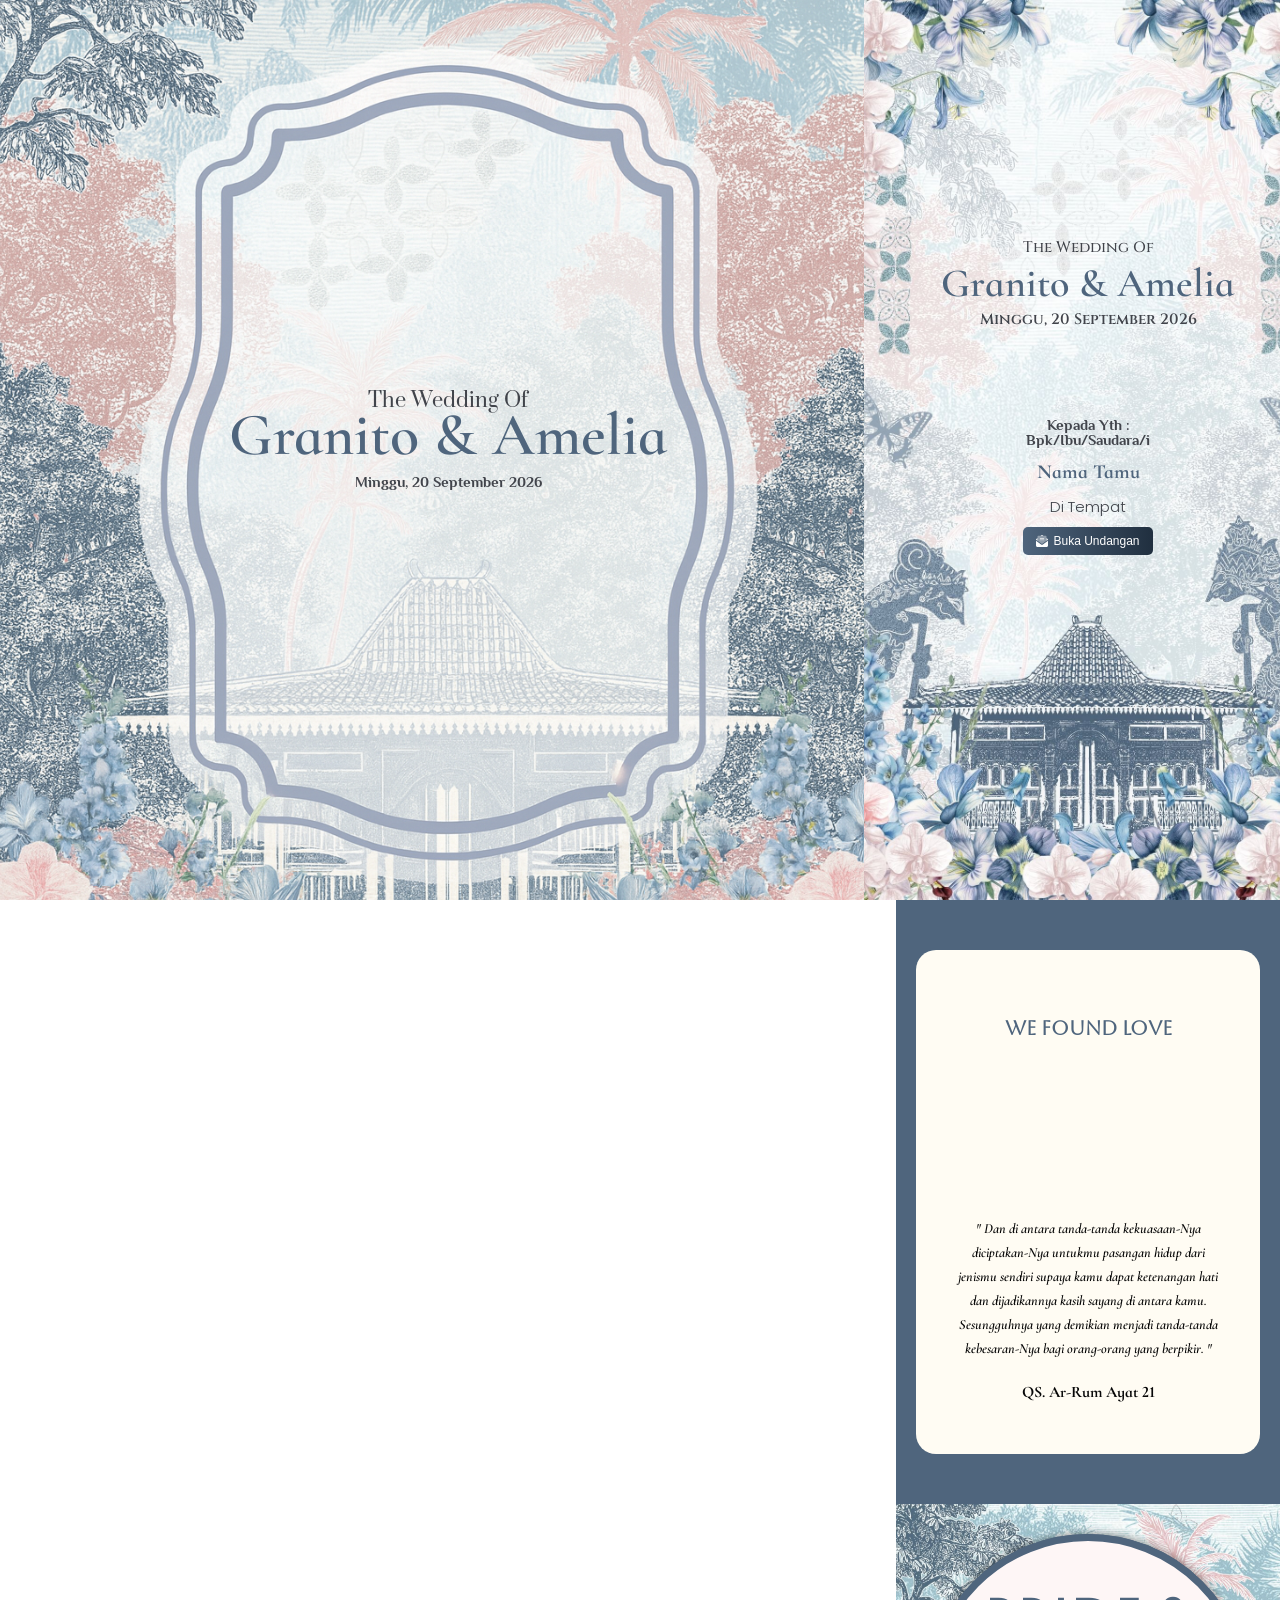
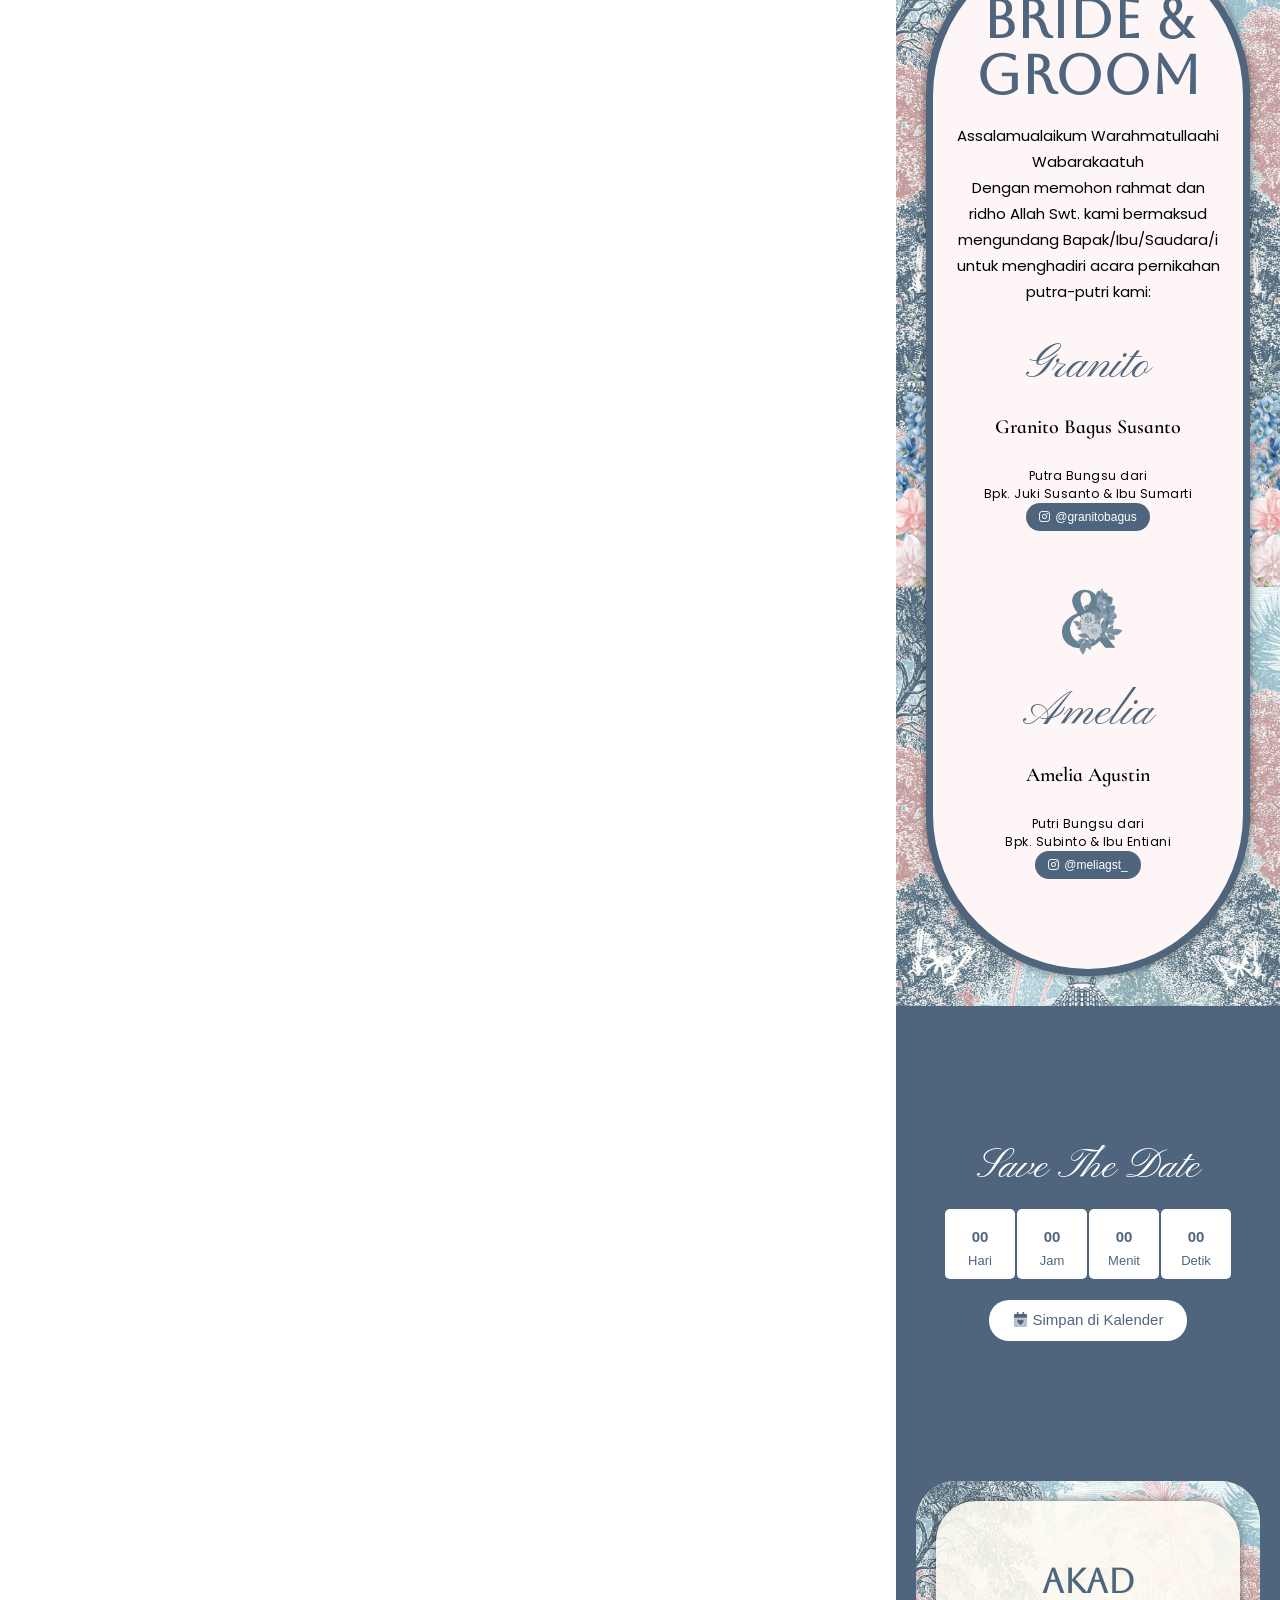
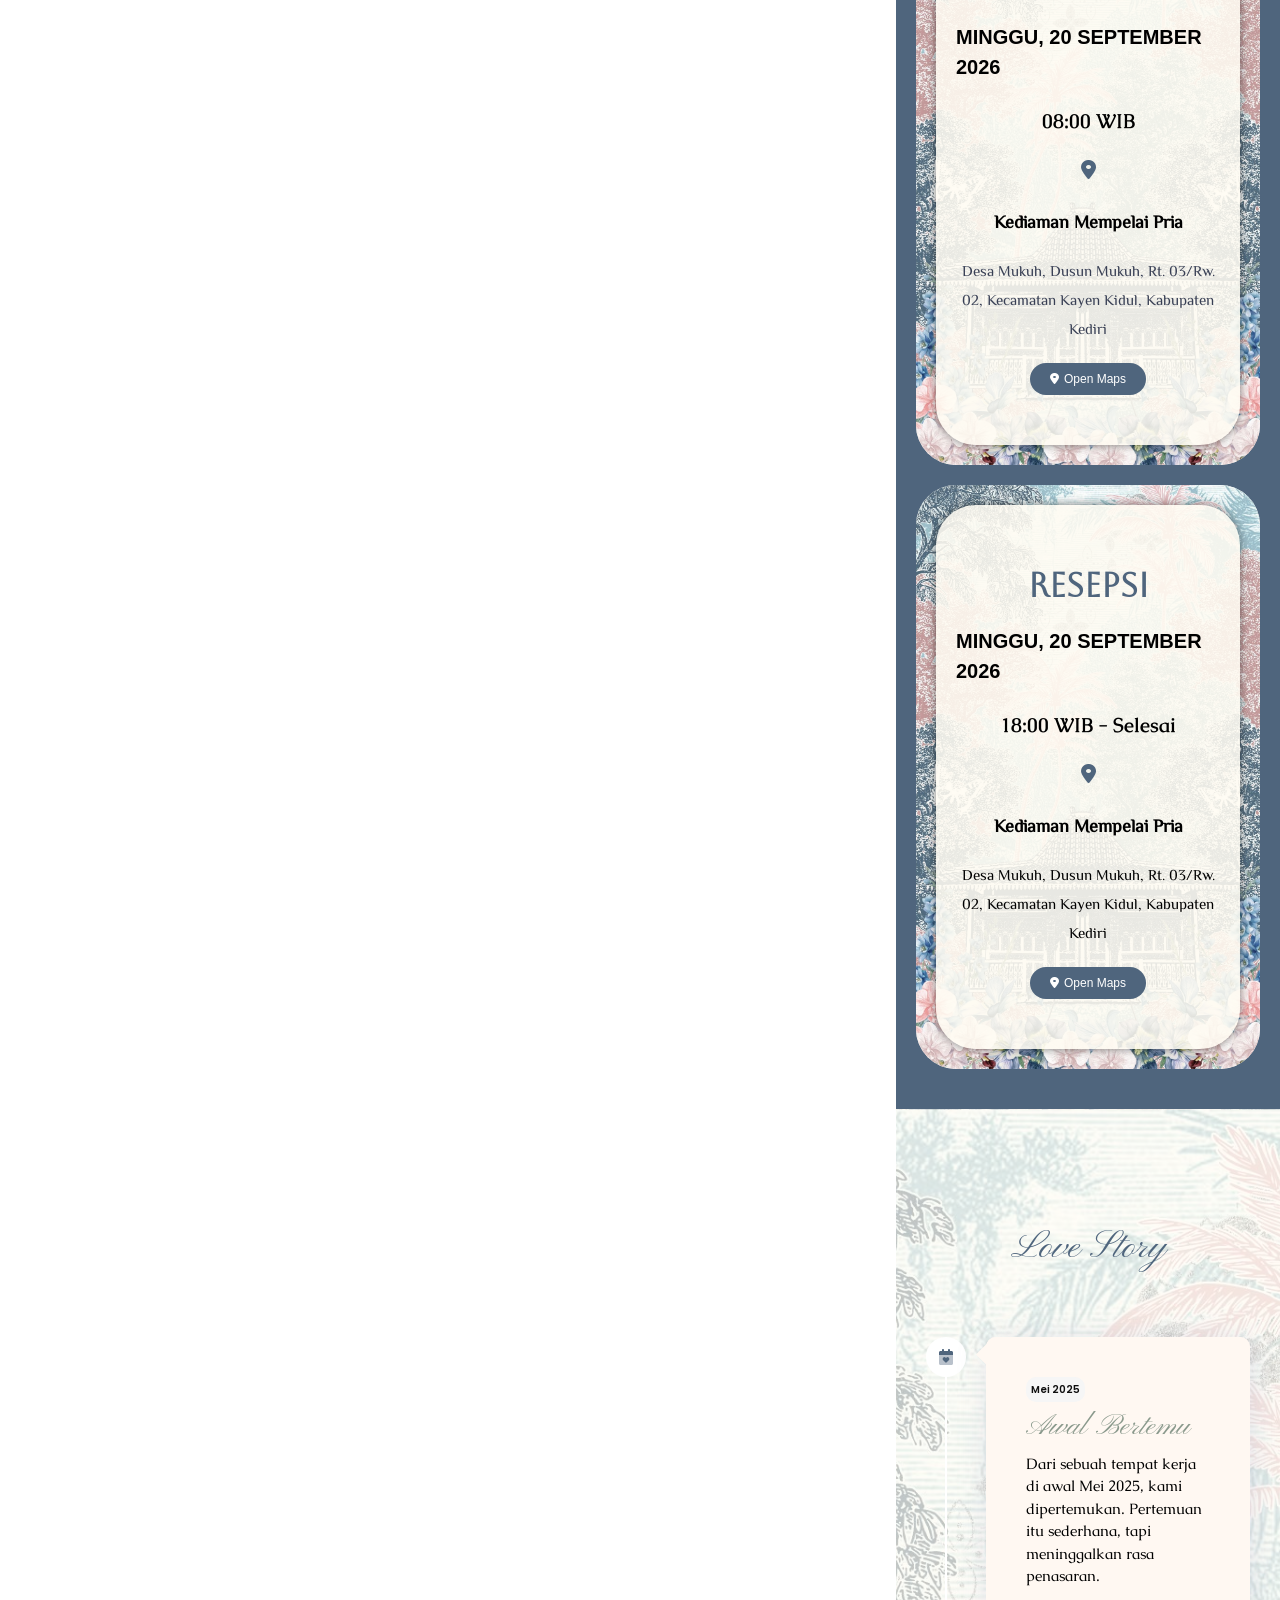
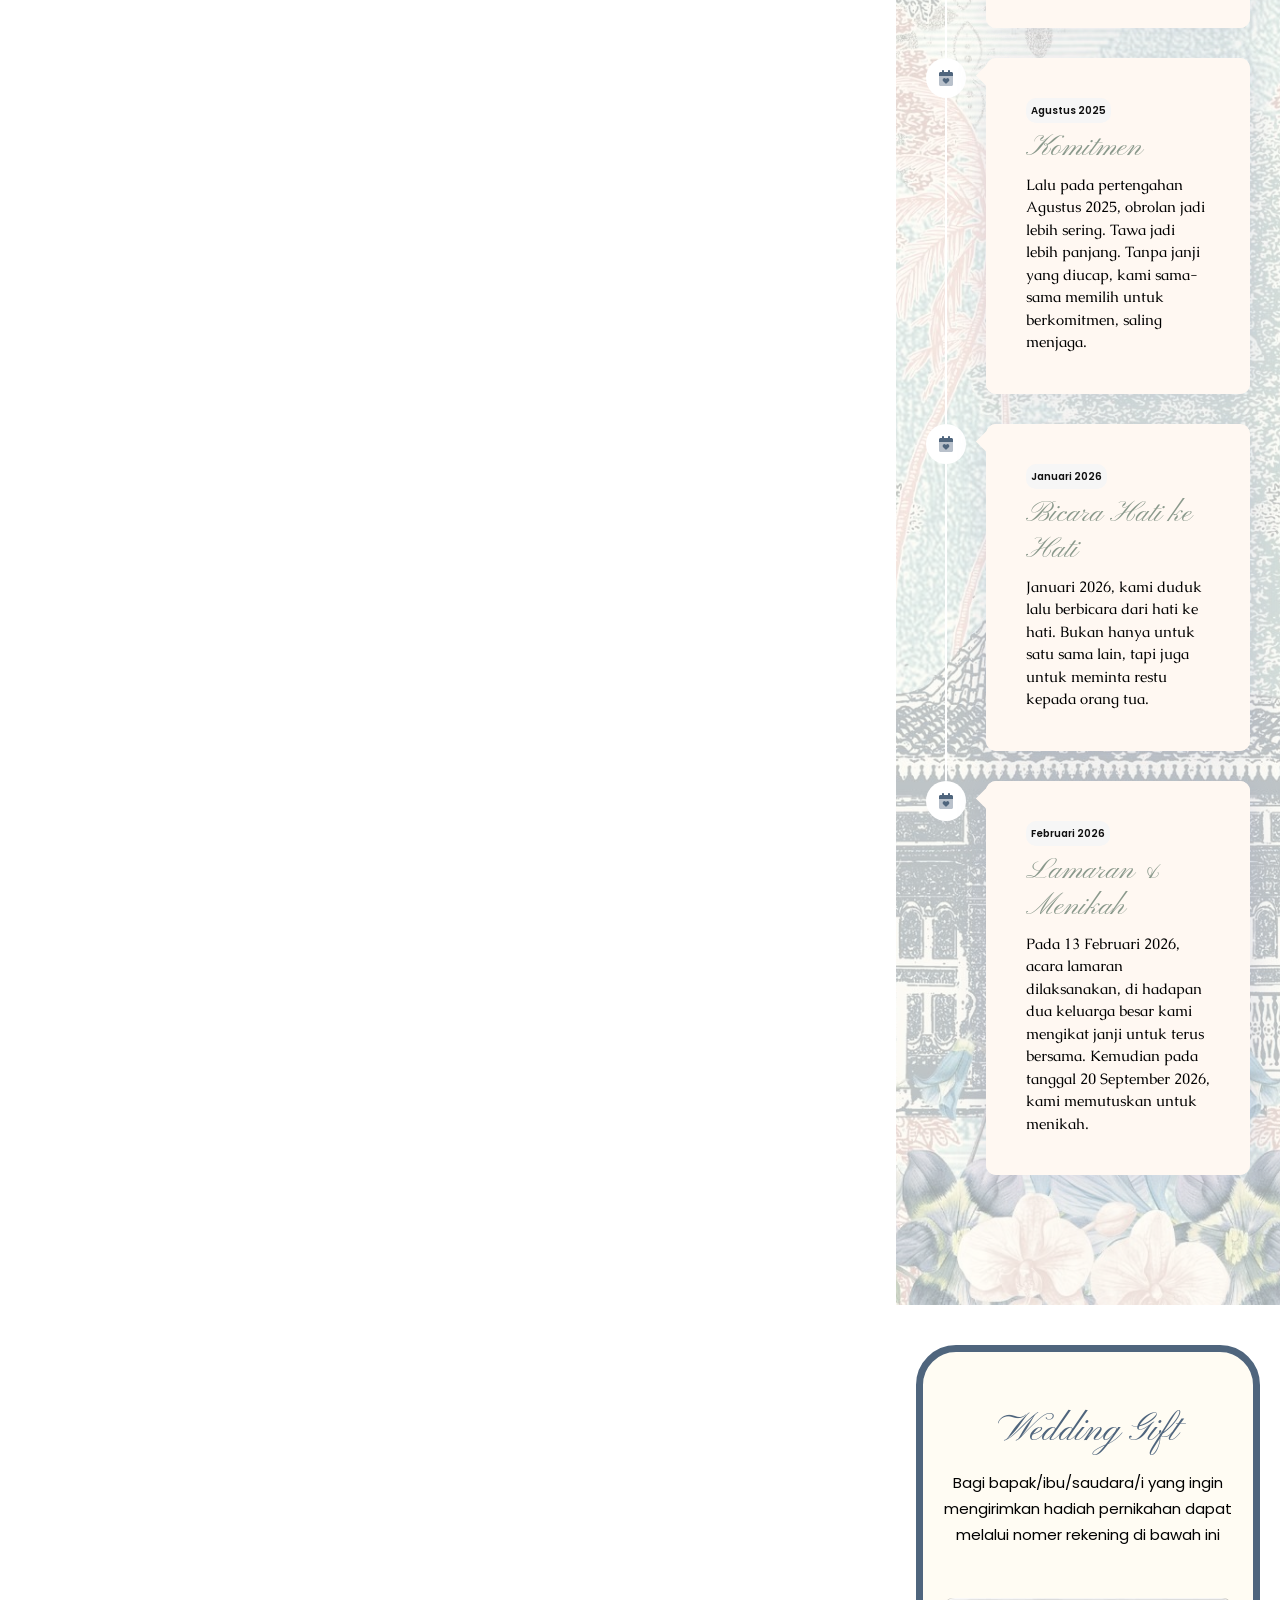
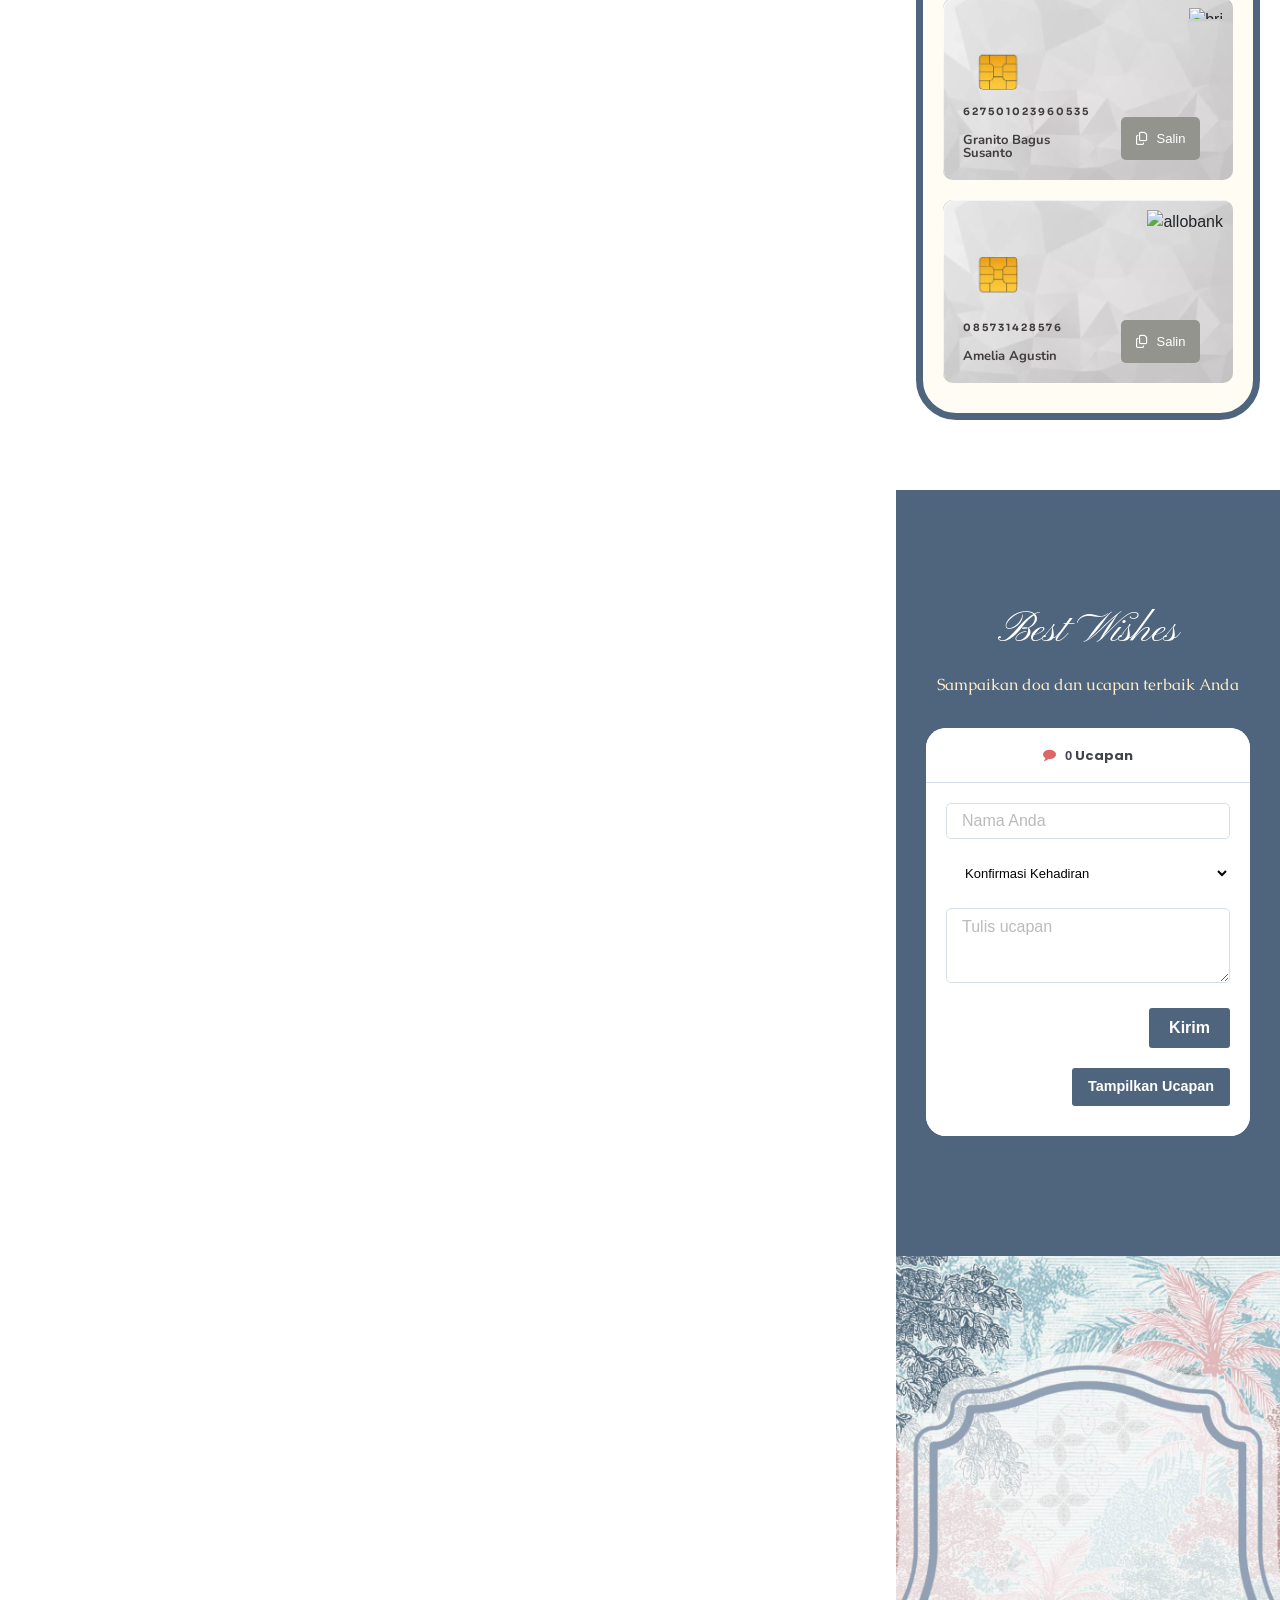
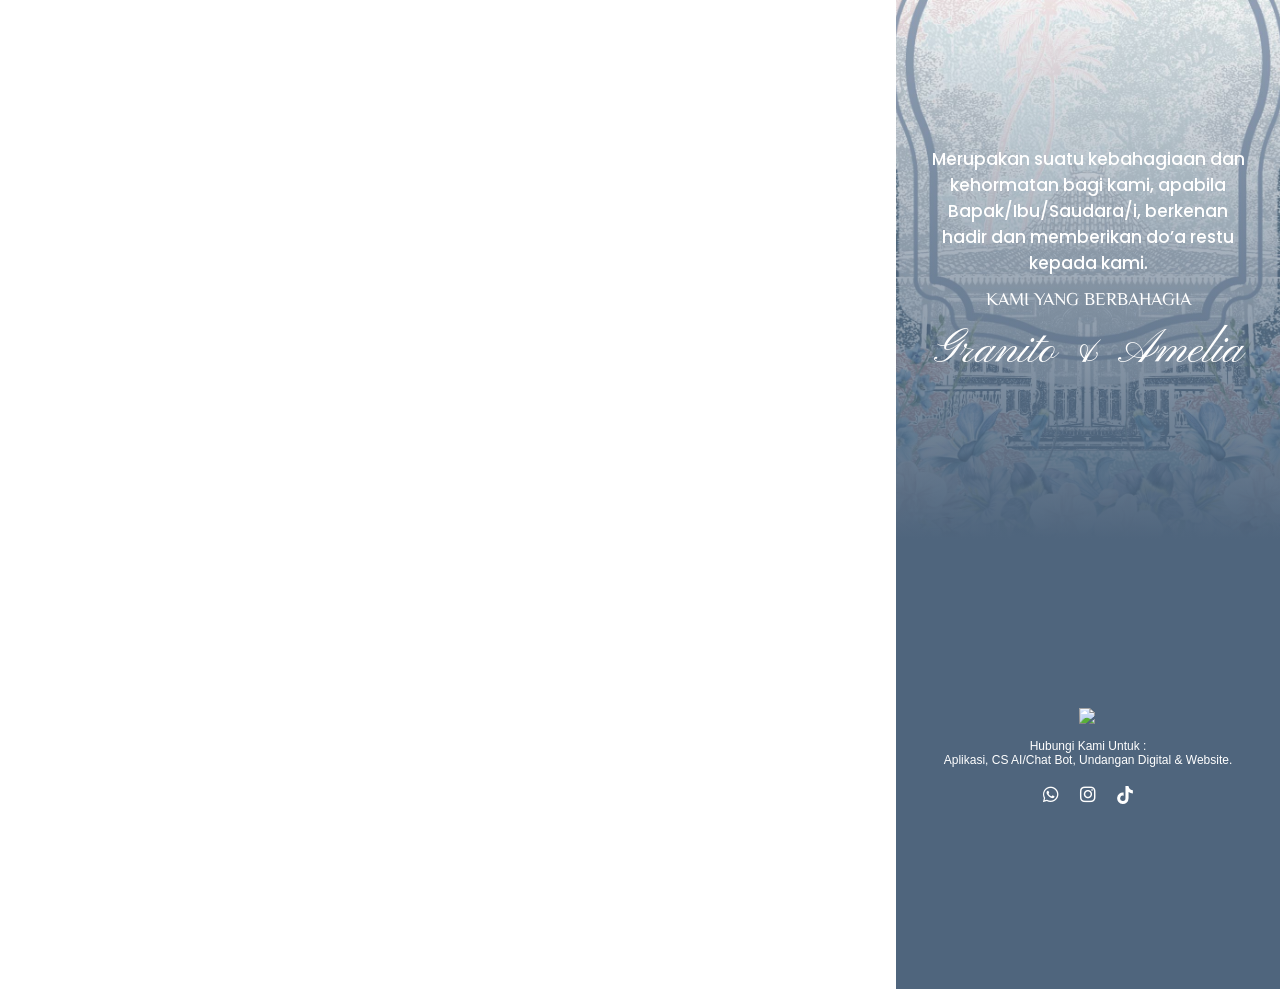
==== index.html @ fde38720 "Initial commit: Update to Granito & Amelia, setup RSVP spreadsheet integrations, custom logos, dynam" ====
<!DOCTYPE html>
<html lang="id" prefix="og: https://ogp.me/ns#">
<head>
	<meta charset="UTF-8">
		<link rel="icon" type="image/x-icon" href="kirimdigi.ico">
<link rel="shortcut icon" href="kirimdigi.ico">

<!-- Optimasi Mesin Pencari oleh Rank Math - https://rankmath.com/ -->
<title>The Wedding Of Granito &amp; Amelia</title>
<meta name="description" content=", hadiri acara pernikahan Granito &amp; Amelia. pada hari Minggu. 20 September 2026 Ya!">
<meta name="robots" content="nofollow, noindex">
<meta property="og:locale" content="id_ID">
<meta property="og:type" content="article">
<meta property="og:title" content="The Wedding Of Granito &amp; Amelia">
<meta property="og:description" content=", hadiri acara pernikahan Granito &amp; Amelia. pada hari Minggu. 20 September 2026 Ya!">
<meta property="og:url" content="https://invitimo.my.id/minimotion-23/">
<meta property="og:site_name" content="Digital Wedding Invitation">
<meta property="article:section" content="Undangan Pernikahan">
<meta property="og:updated_time" content="2025-09-18T16:06:52+07:00">
<meta property="og:image" content="https://i.pinimg.com/736x/2e/9f/ee/2e9feebb68b07a4b76d90b4d35a1cdc2.jpg">
<meta property="og:image:secure_url" content="https://i.pinimg.com/736x/2e/9f/ee/2e9feebb68b07a4b76d90b4d35a1cdc2.jpg">
<meta property="og:image:width" content="819">
<meta property="og:image:height" content="819">
<meta property="og:image:alt" content="Granito &#038; Amelia">
<meta property="og:image:type" content="image/jpeg">
<meta property="article:published_time" content="2025-09-18T16:06:23+07:00">
<meta property="article:modified_time" content="2025-09-18T16:06:52+07:00">
<meta name="twitter:card" content="summary_large_image">
<meta name="twitter:title" content="The Wedding Of Granito &amp; Amelia">
<meta name="twitter:description" content=", hadiri acara pernikahan Granito &amp; Amelia. pada hari Minggu. 20 September 2026 Ya!">
<meta name="twitter:image" content="https://i.pinimg.com/736x/2e/9f/ee/2e9feebb68b07a4b76d90b4d35a1cdc2.jpg">
<meta name="twitter:label1" content="Ditulis oleh">
<meta name="twitter:data1" content="kekondangan">
<meta name="twitter:label2" content="Waktunya membaca">
<meta name="twitter:data2" content="Kurang dari semenit">
<script type="application/ld+json" class="rank-math-schema">{"@context":"https://schema.org","@graph":[{"@type":["Person","Organization"],"@id":"https://invitimo.my.id/#person","name":"Digital Wedding Invitation"},{"@type":"WebSite","@id":"https://invitimo.my.id/#website","url":"https://invitimo.my.id","name":"Digital Wedding Invitation","publisher":{"@id":"https://invitimo.my.id/#person"},"inLanguage":"id"},{"@type":"ImageObject","@id":"https://i.pinimg.com/736x/2e/9f/ee/2e9feebb68b07a4b76d90b4d35a1cdc2.jpg","url":"https://i.pinimg.com/736x/2e/9f/ee/2e9feebb68b07a4b76d90b4d35a1cdc2.jpg","width":"819","height":"819","inLanguage":"id"},{"@type":"WebPage","@id":"https://invitimo.my.id/minimotion-23/#webpage","url":"https://invitimo.my.id/minimotion-23/","name":"The Wedding Of Granito &amp; Amelia","datePublished":"2025-09-18T16:06:23+07:00","dateModified":"2025-09-18T16:06:52+07:00","isPartOf":{"@id":"https://invitimo.my.id/#website"},"primaryImageOfPage":{"@id":"https://i.pinimg.com/736x/2e/9f/ee/2e9feebb68b07a4b76d90b4d35a1cdc2.jpg"},"inLanguage":"id"},{"@type":"Person","@id":"https://invitimo.my.id/author/kekondangan/","name":"kekondangan","url":"https://invitimo.my.id/author/kekondangan/","image":{"@type":"ImageObject","@id":"https://secure.gravatar.com/avatar/060e39ec4af00465f8073937f959c683679de852fa3f70bc7729038ad7bef04e?s=96&amp;d=mm&amp;r=g","url":"https://secure.gravatar.com/avatar/060e39ec4af00465f8073937f959c683679de852fa3f70bc7729038ad7bef04e?s=96&amp;d=mm&amp;r=g","caption":"kekondangan","inLanguage":"id"},"sameAs":["http://hi.kekondangan.id"]},{"@type":"BlogPosting","headline":"The Wedding Of Granito &amp; Amelia","datePublished":"2025-09-18T16:06:23+07:00","dateModified":"2025-09-18T16:06:52+07:00","articleSection":"Undangan Pernikahan","author":{"@id":"https://invitimo.my.id/author/kekondangan/","name":"kekondangan"},"publisher":{"@id":"https://invitimo.my.id/#person"},"description":", hadiri acara pernikahan Granito &amp; Amelia. pada hari Minggu. 20 September 2026 Ya!","name":"The Wedding Of Granito &amp; Amelia","@id":"https://invitimo.my.id/minimotion-23/#richSnippet","isPartOf":{"@id":"https://invitimo.my.id/minimotion-23/#webpage"},"image":{"@id":"https://i.pinimg.com/736x/2e/9f/ee/2e9feebb68b07a4b76d90b4d35a1cdc2.jpg"},"inLanguage":"id","mainEntityOfPage":{"@id":"https://invitimo.my.id/minimotion-23/#webpage"}}]}</script>
<!-- /Plugin WordPress Rank Math SEO -->

<link rel='dns-prefetch' href='//hi.kekondangan.id'>
<link rel='dns-prefetch' href='//fonts.googleapis.com'>
<link rel='dns-prefetch' href='//unpkg.com'>
<link rel="alternate" title="oEmbed (JSON)" type="application/json+oembed" href="../wp-json/oembed/1.0/embed?url=https%3A%2F%2Finvitimo.my.id%2Fminimotion-23%2F">
<link rel="alternate" title="oEmbed (XML)" type="text/xml+oembed" href="../wp-json/oembed/1.0/embed-1?url=https%3A%2F%2Finvitimo.my.id%2Fminimotion-23%2F&#038;format=xml">
<style id="wp-img-auto-sizes-contain-inline-css">
img:is([sizes=auto i],[sizes^="auto," i]){contain-intrinsic-size:3000px 1500px}
/*# sourceURL=wp-img-auto-sizes-contain-inline-css */
</style>
<style id="wp-emoji-styles-inline-css">

	img.wp-smiley, img.emoji {
		display: inline !important;
		border: none !important;
		box-shadow: none !important;
		height: 1em !important;
		width: 1em !important;
		margin: 0 0.07em !important;
		vertical-align: -0.1em !important;
		background: none !important;
		padding: 0 !important;
	}
/*# sourceURL=wp-emoji-styles-inline-css */
</style>
<style id="wp-block-library-inline-css">
:root{--wp-block-synced-color:#7a00df;--wp-block-synced-color--rgb:122,0,223;--wp-bound-block-color:var(--wp-block-synced-color);--wp-editor-canvas-background:#ddd;--wp-admin-theme-color:#007cba;--wp-admin-theme-color--rgb:0,124,186;--wp-admin-theme-color-darker-10:#006ba1;--wp-admin-theme-color-darker-10--rgb:0,107,160.5;--wp-admin-theme-color-darker-20:#005a87;--wp-admin-theme-color-darker-20--rgb:0,90,135;--wp-admin-border-width-focus:2px}@media (min-resolution:192dpi){:root{--wp-admin-border-width-focus:1.5px}}.wp-element-button{cursor:pointer}:root .has-very-light-gray-background-color{background-color:#eee}:root .has-very-dark-gray-background-color{background-color:#313131}:root .has-very-light-gray-color{color:#eee}:root .has-very-dark-gray-color{color:#313131}:root .has-vivid-green-cyan-to-vivid-cyan-blue-gradient-background{background:linear-gradient(135deg,#00d084,#0693e3)}:root .has-purple-crush-gradient-background{background:linear-gradient(135deg,#34e2e4,#4721fb 50%,#ab1dfe)}:root .has-hazy-dawn-gradient-background{background:linear-gradient(135deg,#faaca8,#dad0ec)}:root .has-subdued-olive-gradient-background{background:linear-gradient(135deg,#fafae1,#67a671)}:root .has-atomic-cream-gradient-background{background:linear-gradient(135deg,#fdd79a,#004a59)}:root .has-nightshade-gradient-background{background:linear-gradient(135deg,#330968,#31cdcf)}:root .has-midnight-gradient-background{background:linear-gradient(135deg,#020381,#2874fc)}:root{--wp--preset--font-size--normal:16px;--wp--preset--font-size--huge:42px}.has-regular-font-size{font-size:1em}.has-larger-font-size{font-size:2.625em}.has-normal-font-size{font-size:var(--wp--preset--font-size--normal)}.has-huge-font-size{font-size:var(--wp--preset--font-size--huge)}:root .has-text-align-center{text-align:center}:root .has-text-align-left{text-align:left}:root .has-text-align-right{text-align:right}.has-fit-text{white-space:nowrap!important}#end-resizable-editor-section{display:none}.aligncenter{clear:both}.items-justified-left{justify-content:flex-start}.items-justified-center{justify-content:center}.items-justified-right{justify-content:flex-end}.items-justified-space-between{justify-content:space-between}.screen-reader-text{word-wrap:normal!important;border:0;clip-path:inset(50%);height:1px;margin:-1px;overflow:hidden;padding:0;position:absolute;width:1px;word-break:normal!important}.screen-reader-text:focus{background-color:#ddd;clip-path:none;color:#444;display:block;font-size:1em;height:auto;left:5px;line-height:normal;padding:15px 23px 14px;text-decoration:none;top:5px;width:auto;z-index:100000}html :where(.has-border-color){border-style:solid}html :where([style^=border-color],[style*=";border-color"],[style*="; border-color"]){border-style:solid}html :where([style^=border-top-color],[style*=";border-top-color"],[style*="; border-top-color"]){border-top-style:solid}html :where([style^=border-right-color],[style*=";border-right-color"],[style*="; border-right-color"]){border-right-style:solid}html :where([style^=border-bottom-color],[style*=";border-bottom-color"],[style*="; border-bottom-color"]){border-bottom-style:solid}html :where([style^=border-left-color],[style*=";border-left-color"],[style*="; border-left-color"]){border-left-style:solid}html :where([style^=border-width],[style*=";border-width"],[style*="; border-width"]){border-style:solid}html :where([style^=border-top-width],[style*=";border-top-width"],[style*="; border-top-width"]){border-top-style:solid}html :where([style^=border-right-width],[style*=";border-right-width"],[style*="; border-right-width"]){border-right-style:solid}html :where([style^=border-bottom-width],[style*=";border-bottom-width"],[style*="; border-bottom-width"]){border-bottom-style:solid}html :where([style^=border-left-width],[style*=";border-left-width"],[style*="; border-left-width"]){border-left-style:solid}html :where(img[class*=wp-image-]){height:auto;max-width:100%}:where(figure){margin:0 0 1em}html :where(.is-position-sticky){--wp-admin--admin-bar--position-offset:var(--wp-admin--admin-bar--height,0px)}@media screen and (max-width:600px){html :where(.is-position-sticky){--wp-admin--admin-bar--position-offset:0px}}
/*# sourceURL=/wp-includes/css/dist/block-library/common.min.css */
</style>
<style id="wp-block-styles-placeholder-inline-css">
:root { --wp-internal-comment: "Placeholder for wp_hoist_late_printed_styles() to replace with the block styles printed at wp_footer." }
/*# sourceURL=wp-block-styles-placeholder-inline-css */
</style>
<link rel='stylesheet' id='jet-engine-frontend-css' href='../wp-content/plugins/jet-engine/assets/css/frontend.css?ver=3.8.14.3' media='all'>
<style id="wp-global-styles-placeholder-inline-css">
:root { --wp-internal-comment: "Placeholder for wp_hoist_late_printed_styles() to replace with the global-styles printed at wp_footer." }
/*# sourceURL=wp-global-styles-placeholder-inline-css */
</style>
<link rel='stylesheet' id='wds-elementor-css' href='../wp-content/plugins/weddingsaas-pro/assets/css/wds-elementor.css?ver=2.10.3' media='all'>
<link rel='stylesheet' id='saic_style-css' href='../wp-content/plugins/weddingsaas-pro/assets/plugins/custom/commentpress/saic_style.css?ver=2.10.3' media='screen'>
<link rel='stylesheet' id='hello-elementor-css' href='../wp-content/themes/hello-elementor/assets/css/reset.css?ver=3.4.9' media='all'>
<link rel='stylesheet' id='hello-elementor-theme-style-css' href='../wp-content/themes/hello-elementor/assets/css/theme.css?ver=3.4.9' media='all'>
<link rel='stylesheet' id='hello-elementor-header-footer-css' href='../wp-content/themes/hello-elementor/assets/css/header-footer.css?ver=3.4.9' media='all'>
<link rel='stylesheet' id='elementor-frontend-css' href='../wp-content/plugins/elementor/assets/css/frontend.min.css?ver=4.2.3' media='all'>
<style id="elementor-frontend-inline-css">
@-webkit-keyframes ha_fadeIn{0%{opacity:0}to{opacity:1}}@keyframes ha_fadeIn{0%{opacity:0}to{opacity:1}}@-webkit-keyframes ha_zoomIn{0%{opacity:0;-webkit-transform:scale3d(.3,.3,.3);transform:scale3d(.3,.3,.3)}50%{opacity:1}}@keyframes ha_zoomIn{0%{opacity:0;-webkit-transform:scale3d(.3,.3,.3);transform:scale3d(.3,.3,.3)}50%{opacity:1}}@-webkit-keyframes ha_rollIn{0%{opacity:0;-webkit-transform:translate3d(-100%,0,0) rotate3d(0,0,1,-120deg);transform:translate3d(-100%,0,0) rotate3d(0,0,1,-120deg)}to{opacity:1}}@keyframes ha_rollIn{0%{opacity:0;-webkit-transform:translate3d(-100%,0,0) rotate3d(0,0,1,-120deg);transform:translate3d(-100%,0,0) rotate3d(0,0,1,-120deg)}to{opacity:1}}@-webkit-keyframes ha_bounce{0%,20%,53%,to{-webkit-animation-timing-function:cubic-bezier(.215,.61,.355,1);animation-timing-function:cubic-bezier(.215,.61,.355,1)}40%,43%{-webkit-transform:translate3d(0,-30px,0) scaleY(1.1);transform:translate3d(0,-30px,0) scaleY(1.1);-webkit-animation-timing-function:cubic-bezier(.755,.05,.855,.06);animation-timing-function:cubic-bezier(.755,.05,.855,.06)}70%{-webkit-transform:translate3d(0,-15px,0) scaleY(1.05);transform:translate3d(0,-15px,0) scaleY(1.05);-webkit-animation-timing-function:cubic-bezier(.755,.05,.855,.06);animation-timing-function:cubic-bezier(.755,.05,.855,.06)}80%{-webkit-transition-timing-function:cubic-bezier(.215,.61,.355,1);transition-timing-function:cubic-bezier(.215,.61,.355,1);-webkit-transform:translate3d(0,0,0) scaleY(.95);transform:translate3d(0,0,0) scaleY(.95)}90%{-webkit-transform:translate3d(0,-4px,0) scaleY(1.02);transform:translate3d(0,-4px,0) scaleY(1.02)}}@keyframes ha_bounce{0%,20%,53%,to{-webkit-animation-timing-function:cubic-bezier(.215,.61,.355,1);animation-timing-function:cubic-bezier(.215,.61,.355,1)}40%,43%{-webkit-transform:translate3d(0,-30px,0) scaleY(1.1);transform:translate3d(0,-30px,0) scaleY(1.1);-webkit-animation-timing-function:cubic-bezier(.755,.05,.855,.06);animation-timing-function:cubic-bezier(.755,.05,.855,.06)}70%{-webkit-transform:translate3d(0,-15px,0) scaleY(1.05);transform:translate3d(0,-15px,0) scaleY(1.05);-webkit-animation-timing-function:cubic-bezier(.755,.05,.855,.06);animation-timing-function:cubic-bezier(.755,.05,.855,.06)}80%{-webkit-transition-timing-function:cubic-bezier(.215,.61,.355,1);transition-timing-function:cubic-bezier(.215,.61,.355,1);-webkit-transform:translate3d(0,0,0) scaleY(.95);transform:translate3d(0,0,0) scaleY(.95)}90%{-webkit-transform:translate3d(0,-4px,0) scaleY(1.02);transform:translate3d(0,-4px,0) scaleY(1.02)}}@-webkit-keyframes ha_bounceIn{0%,20%,40%,60%,80%,to{-webkit-animation-timing-function:cubic-bezier(.215,.61,.355,1);animation-timing-function:cubic-bezier(.215,.61,.355,1)}0%{opacity:0;-webkit-transform:scale3d(.3,.3,.3);transform:scale3d(.3,.3,.3)}20%{-webkit-transform:scale3d(1.1,1.1,1.1);transform:scale3d(1.1,1.1,1.1)}40%{-webkit-transform:scale3d(.9,.9,.9);transform:scale3d(.9,.9,.9)}60%{opacity:1;-webkit-transform:scale3d(1.03,1.03,1.03);transform:scale3d(1.03,1.03,1.03)}80%{-webkit-transform:scale3d(.97,.97,.97);transform:scale3d(.97,.97,.97)}to{opacity:1}}@keyframes ha_bounceIn{0%,20%,40%,60%,80%,to{-webkit-animation-timing-function:cubic-bezier(.215,.61,.355,1);animation-timing-function:cubic-bezier(.215,.61,.355,1)}0%{opacity:0;-webkit-transform:scale3d(.3,.3,.3);transform:scale3d(.3,.3,.3)}20%{-webkit-transform:scale3d(1.1,1.1,1.1);transform:scale3d(1.1,1.1,1.1)}40%{-webkit-transform:scale3d(.9,.9,.9);transform:scale3d(.9,.9,.9)}60%{opacity:1;-webkit-transform:scale3d(1.03,1.03,1.03);transform:scale3d(1.03,1.03,1.03)}80%{-webkit-transform:scale3d(.97,.97,.97);transform:scale3d(.97,.97,.97)}to{opacity:1}}@-webkit-keyframes ha_flipInX{0%{opacity:0;-webkit-transform:perspective(400px) rotate3d(1,0,0,90deg);transform:perspective(400px) rotate3d(1,0,0,90deg);-webkit-animation-timing-function:ease-in;animation-timing-function:ease-in}40%{-webkit-transform:perspective(400px) rotate3d(1,0,0,-20deg);transform:perspective(400px) rotate3d(1,0,0,-20deg);-webkit-animation-timing-function:ease-in;animation-timing-function:ease-in}60%{opacity:1;-webkit-transform:perspective(400px) rotate3d(1,0,0,10deg);transform:perspective(400px) rotate3d(1,0,0,10deg)}80%{-webkit-transform:perspective(400px) rotate3d(1,0,0,-5deg);transform:perspective(400px) rotate3d(1,0,0,-5deg)}}@keyframes ha_flipInX{0%{opacity:0;-webkit-transform:perspective(400px) rotate3d(1,0,0,90deg);transform:perspective(400px) rotate3d(1,0,0,90deg);-webkit-animation-timing-function:ease-in;animation-timing-function:ease-in}40%{-webkit-transform:perspective(400px) rotate3d(1,0,0,-20deg);transform:perspective(400px) rotate3d(1,0,0,-20deg);-webkit-animation-timing-function:ease-in;animation-timing-function:ease-in}60%{opacity:1;-webkit-transform:perspective(400px) rotate3d(1,0,0,10deg);transform:perspective(400px) rotate3d(1,0,0,10deg)}80%{-webkit-transform:perspective(400px) rotate3d(1,0,0,-5deg);transform:perspective(400px) rotate3d(1,0,0,-5deg)}}@-webkit-keyframes ha_flipInY{0%{opacity:0;-webkit-transform:perspective(400px) rotate3d(0,1,0,90deg);transform:perspective(400px) rotate3d(0,1,0,90deg);-webkit-animation-timing-function:ease-in;animation-timing-function:ease-in}40%{-webkit-transform:perspective(400px) rotate3d(0,1,0,-20deg);transform:perspective(400px) rotate3d(0,1,0,-20deg);-webkit-animation-timing-function:ease-in;animation-timing-function:ease-in}60%{opacity:1;-webkit-transform:perspective(400px) rotate3d(0,1,0,10deg);transform:perspective(400px) rotate3d(0,1,0,10deg)}80%{-webkit-transform:perspective(400px) rotate3d(0,1,0,-5deg);transform:perspective(400px) rotate3d(0,1,0,-5deg)}}@keyframes ha_flipInY{0%{opacity:0;-webkit-transform:perspective(400px) rotate3d(0,1,0,90deg);transform:perspective(400px) rotate3d(0,1,0,90deg);-webkit-animation-timing-function:ease-in;animation-timing-function:ease-in}40%{-webkit-transform:perspective(400px) rotate3d(0,1,0,-20deg);transform:perspective(400px) rotate3d(0,1,0,-20deg);-webkit-animation-timing-function:ease-in;animation-timing-function:ease-in}60%{opacity:1;-webkit-transform:perspective(400px) rotate3d(0,1,0,10deg);transform:perspective(400px) rotate3d(0,1,0,10deg)}80%{-webkit-transform:perspective(400px) rotate3d(0,1,0,-5deg);transform:perspective(400px) rotate3d(0,1,0,-5deg)}}@-webkit-keyframes ha_swing{20%{-webkit-transform:rotate3d(0,0,1,15deg);transform:rotate3d(0,0,1,15deg)}40%{-webkit-transform:rotate3d(0,0,1,-10deg);transform:rotate3d(0,0,1,-10deg)}60%{-webkit-transform:rotate3d(0,0,1,5deg);transform:rotate3d(0,0,1,5deg)}80%{-webkit-transform:rotate3d(0,0,1,-5deg);transform:rotate3d(0,0,1,-5deg)}}@keyframes ha_swing{20%{-webkit-transform:rotate3d(0,0,1,15deg);transform:rotate3d(0,0,1,15deg)}40%{-webkit-transform:rotate3d(0,0,1,-10deg);transform:rotate3d(0,0,1,-10deg)}60%{-webkit-transform:rotate3d(0,0,1,5deg);transform:rotate3d(0,0,1,5deg)}80%{-webkit-transform:rotate3d(0,0,1,-5deg);transform:rotate3d(0,0,1,-5deg)}}@-webkit-keyframes ha_slideInDown{0%{visibility:visible;-webkit-transform:translate3d(0,-100%,0);transform:translate3d(0,-100%,0)}}@keyframes ha_slideInDown{0%{visibility:visible;-webkit-transform:translate3d(0,-100%,0);transform:translate3d(0,-100%,0)}}@-webkit-keyframes ha_slideInUp{0%{visibility:visible;-webkit-transform:translate3d(0,100%,0);transform:translate3d(0,100%,0)}}@keyframes ha_slideInUp{0%{visibility:visible;-webkit-transform:translate3d(0,100%,0);transform:translate3d(0,100%,0)}}@-webkit-keyframes ha_slideInLeft{0%{visibility:visible;-webkit-transform:translate3d(-100%,0,0);transform:translate3d(-100%,0,0)}}@keyframes ha_slideInLeft{0%{visibility:visible;-webkit-transform:translate3d(-100%,0,0);transform:translate3d(-100%,0,0)}}@-webkit-keyframes ha_slideInRight{0%{visibility:visible;-webkit-transform:translate3d(100%,0,0);transform:translate3d(100%,0,0)}}@keyframes ha_slideInRight{0%{visibility:visible;-webkit-transform:translate3d(100%,0,0);transform:translate3d(100%,0,0)}}.ha_fadeIn{-webkit-animation-name:ha_fadeIn;animation-name:ha_fadeIn}.ha_zoomIn{-webkit-animation-name:ha_zoomIn;animation-name:ha_zoomIn}.ha_rollIn{-webkit-animation-name:ha_rollIn;animation-name:ha_rollIn}.ha_bounce{-webkit-transform-origin:center bottom;-ms-transform-origin:center bottom;transform-origin:center bottom;-webkit-animation-name:ha_bounce;animation-name:ha_bounce}.ha_bounceIn{-webkit-animation-name:ha_bounceIn;animation-name:ha_bounceIn;-webkit-animation-duration:.75s;-webkit-animation-duration:calc(var(--animate-duration)*.75);animation-duration:.75s;animation-duration:calc(var(--animate-duration)*.75)}.ha_flipInX,.ha_flipInY{-webkit-animation-name:ha_flipInX;animation-name:ha_flipInX;-webkit-backface-visibility:visible!important;backface-visibility:visible!important}.ha_flipInY{-webkit-animation-name:ha_flipInY;animation-name:ha_flipInY}.ha_swing{-webkit-transform-origin:top center;-ms-transform-origin:top center;transform-origin:top center;-webkit-animation-name:ha_swing;animation-name:ha_swing}.ha_slideInDown{-webkit-animation-name:ha_slideInDown;animation-name:ha_slideInDown}.ha_slideInUp{-webkit-animation-name:ha_slideInUp;animation-name:ha_slideInUp}.ha_slideInLeft{-webkit-animation-name:ha_slideInLeft;animation-name:ha_slideInLeft}.ha_slideInRight{-webkit-animation-name:ha_slideInRight;animation-name:ha_slideInRight}.ha-css-transform-yes{-webkit-transition-duration:var(--ha-tfx-transition-duration, .2s);transition-duration:var(--ha-tfx-transition-duration, .2s);-webkit-transition-property:-webkit-transform;transition-property:transform;transition-property:transform,-webkit-transform;-webkit-transform:translate(var(--ha-tfx-translate-x, 0),var(--ha-tfx-translate-y, 0)) scale(var(--ha-tfx-scale-x, 1),var(--ha-tfx-scale-y, 1)) skew(var(--ha-tfx-skew-x, 0),var(--ha-tfx-skew-y, 0)) rotateX(var(--ha-tfx-rotate-x, 0)) rotateY(var(--ha-tfx-rotate-y, 0)) rotateZ(var(--ha-tfx-rotate-z, 0));transform:translate(var(--ha-tfx-translate-x, 0),var(--ha-tfx-translate-y, 0)) scale(var(--ha-tfx-scale-x, 1),var(--ha-tfx-scale-y, 1)) skew(var(--ha-tfx-skew-x, 0),var(--ha-tfx-skew-y, 0)) rotateX(var(--ha-tfx-rotate-x, 0)) rotateY(var(--ha-tfx-rotate-y, 0)) rotateZ(var(--ha-tfx-rotate-z, 0))}.ha-css-transform-yes:hover{-webkit-transform:translate(var(--ha-tfx-translate-x-hover, var(--ha-tfx-translate-x, 0)),var(--ha-tfx-translate-y-hover, var(--ha-tfx-translate-y, 0))) scale(var(--ha-tfx-scale-x-hover, var(--ha-tfx-scale-x, 1)),var(--ha-tfx-scale-y-hover, var(--ha-tfx-scale-y, 1))) skew(var(--ha-tfx-skew-x-hover, var(--ha-tfx-skew-x, 0)),var(--ha-tfx-skew-y-hover, var(--ha-tfx-skew-y, 0))) rotateX(var(--ha-tfx-rotate-x-hover, var(--ha-tfx-rotate-x, 0))) rotateY(var(--ha-tfx-rotate-y-hover, var(--ha-tfx-rotate-y, 0))) rotateZ(var(--ha-tfx-rotate-z-hover, var(--ha-tfx-rotate-z, 0)));transform:translate(var(--ha-tfx-translate-x-hover, var(--ha-tfx-translate-x, 0)),var(--ha-tfx-translate-y-hover, var(--ha-tfx-translate-y, 0))) scale(var(--ha-tfx-scale-x-hover, var(--ha-tfx-scale-x, 1)),var(--ha-tfx-scale-y-hover, var(--ha-tfx-scale-y, 1))) skew(var(--ha-tfx-skew-x-hover, var(--ha-tfx-skew-x, 0)),var(--ha-tfx-skew-y-hover, var(--ha-tfx-skew-y, 0))) rotateX(var(--ha-tfx-rotate-x-hover, var(--ha-tfx-rotate-x, 0))) rotateY(var(--ha-tfx-rotate-y-hover, var(--ha-tfx-rotate-y, 0))) rotateZ(var(--ha-tfx-rotate-z-hover, var(--ha-tfx-rotate-z, 0)))}.happy-addon>.elementor-widget-container{word-wrap:break-word;overflow-wrap:break-word}.happy-addon>.elementor-widget-container,.happy-addon>.elementor-widget-container *{-webkit-box-sizing:border-box;box-sizing:border-box}.happy-addon:not(:has(.elementor-widget-container)),.happy-addon:not(:has(.elementor-widget-container)) *{-webkit-box-sizing:border-box;box-sizing:border-box;word-wrap:break-word;overflow-wrap:break-word}.happy-addon p:empty{display:none}.happy-addon .elementor-inline-editing{min-height:auto!important}.happy-addon-pro img{max-width:100%;height:auto;-o-object-fit:cover;object-fit:cover}.ha-screen-reader-text{position:absolute;overflow:hidden;clip:rect(1px,1px,1px,1px);margin:-1px;padding:0;width:1px;height:1px;border:0;word-wrap:normal!important;-webkit-clip-path:inset(50%);clip-path:inset(50%)}.ha-has-bg-overlay>.elementor-widget-container{position:relative;z-index:1}.ha-has-bg-overlay>.elementor-widget-container:before{position:absolute;top:0;left:0;z-index:-1;width:100%;height:100%;content:""}.ha-has-bg-overlay:not(:has(.elementor-widget-container)){position:relative;z-index:1}.ha-has-bg-overlay:not(:has(.elementor-widget-container)):before{position:absolute;top:0;left:0;z-index:-1;width:100%;height:100%;content:""}.ha-popup--is-enabled .ha-js-popup,.ha-popup--is-enabled .ha-js-popup img{cursor:-webkit-zoom-in!important;cursor:zoom-in!important}.mfp-wrap .mfp-arrow,.mfp-wrap .mfp-close{background-color:transparent}.mfp-wrap .mfp-arrow:focus,.mfp-wrap .mfp-close:focus{outline-width:thin}.ha-advanced-tooltip-enable{position:relative;cursor:pointer;--ha-tooltip-arrow-color:black;--ha-tooltip-arrow-distance:0}.ha-advanced-tooltip-enable .ha-advanced-tooltip-content{position:absolute;z-index:999;display:none;padding:5px 0;width:120px;height:auto;border-radius:6px;background-color:#000;color:#fff;text-align:center;opacity:0}.ha-advanced-tooltip-enable .ha-advanced-tooltip-content::after{position:absolute;border-width:5px;border-style:solid;content:""}.ha-advanced-tooltip-enable .ha-advanced-tooltip-content.no-arrow::after{visibility:hidden}.ha-advanced-tooltip-enable .ha-advanced-tooltip-content.show{display:inline-block;opacity:1}.ha-advanced-tooltip-enable.ha-advanced-tooltip-top .ha-advanced-tooltip-content,body[data-elementor-device-mode=tablet] .ha-advanced-tooltip-enable.ha-advanced-tooltip-tablet-top .ha-advanced-tooltip-content{top:unset;right:0;bottom:calc(101% + var(--ha-tooltip-arrow-distance));left:0;margin:0 auto}.ha-advanced-tooltip-enable.ha-advanced-tooltip-top .ha-advanced-tooltip-content::after,body[data-elementor-device-mode=tablet] .ha-advanced-tooltip-enable.ha-advanced-tooltip-tablet-top .ha-advanced-tooltip-content::after{top:100%;right:unset;bottom:unset;left:50%;border-color:var(--ha-tooltip-arrow-color) transparent transparent transparent;-webkit-transform:translateX(-50%);-ms-transform:translateX(-50%);transform:translateX(-50%)}.ha-advanced-tooltip-enable.ha-advanced-tooltip-bottom .ha-advanced-tooltip-content,body[data-elementor-device-mode=tablet] .ha-advanced-tooltip-enable.ha-advanced-tooltip-tablet-bottom .ha-advanced-tooltip-content{top:calc(101% + var(--ha-tooltip-arrow-distance));right:0;bottom:unset;left:0;margin:0 auto}.ha-advanced-tooltip-enable.ha-advanced-tooltip-bottom .ha-advanced-tooltip-content::after,body[data-elementor-device-mode=tablet] .ha-advanced-tooltip-enable.ha-advanced-tooltip-tablet-bottom .ha-advanced-tooltip-content::after{top:unset;right:unset;bottom:100%;left:50%;border-color:transparent transparent var(--ha-tooltip-arrow-color) transparent;-webkit-transform:translateX(-50%);-ms-transform:translateX(-50%);transform:translateX(-50%)}.ha-advanced-tooltip-enable.ha-advanced-tooltip-left .ha-advanced-tooltip-content,body[data-elementor-device-mode=tablet] .ha-advanced-tooltip-enable.ha-advanced-tooltip-tablet-left .ha-advanced-tooltip-content{top:50%;right:calc(101% + var(--ha-tooltip-arrow-distance));bottom:unset;left:unset;-webkit-transform:translateY(-50%);-ms-transform:translateY(-50%);transform:translateY(-50%)}.ha-advanced-tooltip-enable.ha-advanced-tooltip-left .ha-advanced-tooltip-content::after,body[data-elementor-device-mode=tablet] .ha-advanced-tooltip-enable.ha-advanced-tooltip-tablet-left .ha-advanced-tooltip-content::after{top:50%;right:unset;bottom:unset;left:100%;border-color:transparent transparent transparent var(--ha-tooltip-arrow-color);-webkit-transform:translateY(-50%);-ms-transform:translateY(-50%);transform:translateY(-50%)}.ha-advanced-tooltip-enable.ha-advanced-tooltip-right .ha-advanced-tooltip-content,body[data-elementor-device-mode=tablet] .ha-advanced-tooltip-enable.ha-advanced-tooltip-tablet-right .ha-advanced-tooltip-content{top:50%;right:unset;bottom:unset;left:calc(101% + var(--ha-tooltip-arrow-distance));-webkit-transform:translateY(-50%);-ms-transform:translateY(-50%);transform:translateY(-50%)}.ha-advanced-tooltip-enable.ha-advanced-tooltip-right .ha-advanced-tooltip-content::after,body[data-elementor-device-mode=tablet] .ha-advanced-tooltip-enable.ha-advanced-tooltip-tablet-right .ha-advanced-tooltip-content::after{top:50%;right:100%;bottom:unset;left:unset;border-color:transparent var(--ha-tooltip-arrow-color) transparent transparent;-webkit-transform:translateY(-50%);-ms-transform:translateY(-50%);transform:translateY(-50%)}body[data-elementor-device-mode=mobile] .ha-advanced-tooltip-enable.ha-advanced-tooltip-mobile-top .ha-advanced-tooltip-content{top:unset;right:0;bottom:calc(101% + var(--ha-tooltip-arrow-distance));left:0;margin:0 auto}body[data-elementor-device-mode=mobile] .ha-advanced-tooltip-enable.ha-advanced-tooltip-mobile-top .ha-advanced-tooltip-content::after{top:100%;right:unset;bottom:unset;left:50%;border-color:var(--ha-tooltip-arrow-color) transparent transparent transparent;-webkit-transform:translateX(-50%);-ms-transform:translateX(-50%);transform:translateX(-50%)}body[data-elementor-device-mode=mobile] .ha-advanced-tooltip-enable.ha-advanced-tooltip-mobile-bottom .ha-advanced-tooltip-content{top:calc(101% + var(--ha-tooltip-arrow-distance));right:0;bottom:unset;left:0;margin:0 auto}body[data-elementor-device-mode=mobile] .ha-advanced-tooltip-enable.ha-advanced-tooltip-mobile-bottom .ha-advanced-tooltip-content::after{top:unset;right:unset;bottom:100%;left:50%;border-color:transparent transparent var(--ha-tooltip-arrow-color) transparent;-webkit-transform:translateX(-50%);-ms-transform:translateX(-50%);transform:translateX(-50%)}body[data-elementor-device-mode=mobile] .ha-advanced-tooltip-enable.ha-advanced-tooltip-mobile-left .ha-advanced-tooltip-content{top:50%;right:calc(101% + var(--ha-tooltip-arrow-distance));bottom:unset;left:unset;-webkit-transform:translateY(-50%);-ms-transform:translateY(-50%);transform:translateY(-50%)}body[data-elementor-device-mode=mobile] .ha-advanced-tooltip-enable.ha-advanced-tooltip-mobile-left .ha-advanced-tooltip-content::after{top:50%;right:unset;bottom:unset;left:100%;border-color:transparent transparent transparent var(--ha-tooltip-arrow-color);-webkit-transform:translateY(-50%);-ms-transform:translateY(-50%);transform:translateY(-50%)}body[data-elementor-device-mode=mobile] .ha-advanced-tooltip-enable.ha-advanced-tooltip-mobile-right .ha-advanced-tooltip-content{top:50%;right:unset;bottom:unset;left:calc(101% + var(--ha-tooltip-arrow-distance));-webkit-transform:translateY(-50%);-ms-transform:translateY(-50%);transform:translateY(-50%)}body[data-elementor-device-mode=mobile] .ha-advanced-tooltip-enable.ha-advanced-tooltip-mobile-right .ha-advanced-tooltip-content::after{top:50%;right:100%;bottom:unset;left:unset;border-color:transparent var(--ha-tooltip-arrow-color) transparent transparent;-webkit-transform:translateY(-50%);-ms-transform:translateY(-50%);transform:translateY(-50%)}body.elementor-editor-active .happy-addon.ha-gravityforms .gform_wrapper{display:block!important}.ha-scroll-to-top-wrap.ha-scroll-to-top-hide{display:none}.ha-scroll-to-top-wrap.edit-mode,.ha-scroll-to-top-wrap.single-page-off{display:none!important}.ha-scroll-to-top-button{position:fixed;right:15px;bottom:15px;z-index:9999;display:-webkit-box;display:-webkit-flex;display:-ms-flexbox;display:flex;-webkit-box-align:center;-webkit-align-items:center;align-items:center;-ms-flex-align:center;-webkit-box-pack:center;-ms-flex-pack:center;-webkit-justify-content:center;justify-content:center;width:50px;height:50px;border-radius:50px;background-color:#5636d1;color:#fff;text-align:center;opacity:1;cursor:pointer;-webkit-transition:all .3s;transition:all .3s}.ha-scroll-to-top-button i{color:#fff;font-size:16px}.ha-scroll-to-top-button:hover{background-color:#e2498a}
/*# sourceURL=elementor-frontend-inline-css */
</style>
<link rel='stylesheet' id='elementor-post-6-css' href='../wp-content/uploads/elementor/css/post-6.css?ver=1787873707' media='all'>
<link rel='stylesheet' id='e-animation-bounceIn-css' href='../wp-content/plugins/elementor/assets/lib/animations/styles/bounceIn.min.css?ver=4.2.3' media='all'>
<link rel='stylesheet' id='e-animation-fadeIn-css' href='../wp-content/plugins/elementor/assets/lib/animations/styles/fadeIn.min.css?ver=4.2.3' media='all'>
<link rel='stylesheet' id='widget-heading-css' href='../wp-content/plugins/elementor/assets/css/widget-heading.min.css?ver=4.2.3' media='all'>
<link rel='stylesheet' id='e-animation-zoomIn-css' href='../wp-content/plugins/elementor/assets/lib/animations/styles/zoomIn.min.css?ver=4.2.3' media='all'>
<link rel='stylesheet' id='widget-spacer-css' href='../wp-content/plugins/elementor/assets/css/widget-spacer.min.css?ver=4.2.3' media='all'>
<link rel='stylesheet' id='e-sticky-css' href='../wp-content/plugins/elementor-pro/assets/css/modules/sticky.min.css?ver=4.2.1' media='all'>
<link rel='stylesheet' id='e-animation-fadeInUp-css' href='../wp-content/plugins/elementor/assets/lib/animations/styles/fadeInUp.min.css?ver=4.2.3' media='all'>
<link rel='stylesheet' id='e-animation-fadeInDown-css' href='../wp-content/plugins/elementor/assets/lib/animations/styles/fadeInDown.min.css?ver=4.2.3' media='all'>
<link rel='stylesheet' id='widget-image-css' href='../wp-content/plugins/elementor/assets/css/widget-image.min.css?ver=4.2.3' media='all'>
<link rel='stylesheet' id='jet-elements-css' href='../wp-content/plugins/jet-elements/assets/css/jet-elements.css?ver=2.9.2' media='all'>
<link rel='stylesheet' id='jet-countdown-timer-css' href='../wp-content/plugins/jet-elements/assets/css/addons/jet-countdown-timer.css?ver=2.9.2' media='all'>
<link rel='stylesheet' id='jet-countdown-timer-skin-css' href='../wp-content/plugins/jet-elements/assets/css/skin/jet-countdown-timer.css?ver=2.9.2' media='all'>
<link rel='stylesheet' id='swiper-css' href='../wp-content/plugins/elementor/assets/lib/swiper/v8/css/swiper.min.css?ver=8.4.5' media='all'>
<link rel='stylesheet' id='e-swiper-css' href='../wp-content/plugins/elementor/assets/css/conditionals/e-swiper.min.css?ver=4.2.3' media='all'>
<link rel='stylesheet' id='jet-timeline-css' href='../wp-content/plugins/jet-elements/assets/css/addons/jet-timeline.css?ver=2.9.2' media='all'>
<link rel='stylesheet' id='jet-timeline-skin-css' href='../wp-content/plugins/jet-elements/assets/css/skin/jet-timeline.css?ver=2.9.2' media='all'>
<link rel='stylesheet' id='e-animation-grow-css' href='../wp-content/plugins/elementor/assets/lib/animations/styles/e-animation-grow.min.css?ver=4.2.3' media='all'>
<link rel='stylesheet' id='widget-social-icons-css' href='../wp-content/plugins/elementor/assets/css/widget-social-icons.min.css?ver=4.2.3' media='all'>
<link rel='stylesheet' id='e-apple-webkit-css' href='../wp-content/plugins/elementor/assets/css/conditionals/apple-webkit.min.css?ver=4.2.3' media='all'>
<link rel='stylesheet' id='elementor-icons-css' href='../wp-content/plugins/elementor/assets/lib/eicons/css/elementor-icons.min.css?ver=5.53.0' media='all'>
<link rel='stylesheet' id='jet-tabs-frontend-css' href='../wp-content/plugins/jet-tabs/assets/css/jet-tabs-frontend.css?ver=2.3.3' media='all'>
<link rel='stylesheet' id='font-awesome-5-all-css' href='../wp-content/plugins/elementor/assets/lib/font-awesome/css/all.min.css?ver=4.2.3' media='all'>
<link rel='stylesheet' id='font-awesome-4-shim-css' href='../wp-content/plugins/elementor/assets/lib/font-awesome/css/v4-shims.min.css?ver=4.2.3' media='all'>
<link rel='stylesheet' id='elementor-post-68265-css' href='../wp-content/uploads/elementor/css/post-68265.css?ver=1787886481' media='all'>
<link rel='stylesheet' id='happy-icons-css' href='../wp-content/plugins/happy-elementor-addons/assets/fonts/style.min.css?ver=3.23.1' media='all'>
<link rel='stylesheet' id='font-awesome-css' href='../wp-content/plugins/elementor/assets/lib/font-awesome/css/font-awesome.min.css?ver=4.7.0' media='all'>
<link rel='stylesheet' id='elementor-post-14-css' href='../wp-content/uploads/elementor/css/post-14.css?ver=1787873712' media='all'>
<link rel='stylesheet' id='kekondangan-google-fonts-css' href='../css2?family=Alex+Brush&#038;family=Cormorant+Garamond:ital,wght@0,500;0,600;0,700;1,500;1,600&#038;family=Plus+Jakarta+Sans:wght@400;500;600;700;800&#038;display=swap' media='all'>
<link rel='stylesheet' id='phosphor-icons-css' href='https://unpkg.com/@phosphor-icons/web@2.1.1/src/index.css?ver=2.1.1' media='all'>
<link rel='stylesheet' id='weddingsaas-child-style-css' href='../wp-content/themes/weddingsaas-child/style.css?ver=3.6.7' media='all'>
<style id="jet-form-builder-honeypot-inline-css">

		.jfb-user-info,
		.jfb-user-info input {
			position: absolute !important;
			top: 0 !important;
			left: 0 !important;
			width: 1px !important;
			height: 1px !important;
			overflow: hidden !important;
			clip-path: inset(50%) !important;
			white-space: nowrap !important;
			user-select: none !important;
			-webkit-user-select: none !important;
			pointer-events: none !important;
		}
		
/*# sourceURL=jet-form-builder-honeypot-inline-css */
</style>
<link rel='stylesheet' id='elementor-gf-local-roboto-css' href='../wp-content/uploads/elementor/google-fonts/css/roboto.css?ver=1748782089' media='all'>
<link rel='stylesheet' id='elementor-gf-local-robotoslab-css' href='../wp-content/uploads/elementor/google-fonts/css/robotoslab.css?ver=1748782091' media='all'>
<link rel='stylesheet' id='elementor-gf-local-prata-css' href='../wp-content/uploads/elementor/google-fonts/css/prata.css?ver=1748782091' media='all'>
<link rel='stylesheet' id='elementor-gf-local-cormorantinfant-css' href='../wp-content/uploads/elementor/google-fonts/css/cormorantinfant.css?ver=1748782096' media='all'>
<link rel='stylesheet' id='elementor-gf-local-philosopher-css' href='../wp-content/uploads/elementor/google-fonts/css/philosopher.css?ver=1748782096' media='all'>
<link rel='stylesheet' id='elementor-gf-local-cinzel-css' href='../wp-content/uploads/elementor/google-fonts/css/cinzel.css?ver=1748782097' media='all'>
<link rel='stylesheet' id='elementor-gf-local-poppins-css' href='../wp-content/uploads/elementor/google-fonts/css/poppins.css?ver=1748782098' media='all'>
<link rel='stylesheet' id='elementor-gf-local-aboreto-css' href='../wp-content/uploads/elementor/google-fonts/css/aboreto.css?ver=1748782098' media='all'>
<link rel='stylesheet' id='elementor-gf-local-pinyonscript-css' href='../wp-content/uploads/elementor/google-fonts/css/pinyonscript.css?ver=1748782098' media='all'>
<link rel='stylesheet' id='elementor-gf-local-caudex-css' href='../wp-content/uploads/elementor/google-fonts/css/caudex.css?ver=1748782098' media='all'>
<link rel='stylesheet' id='elementor-gf-local-zcoolxiaowei-css' href='../wp-content/uploads/elementor/google-fonts/css/zcoolxiaowei.css?ver=1748782101' media='all'>
<link rel='stylesheet' id='elementor-gf-local-sora-css' href='../wp-content/uploads/elementor/google-fonts/css/sora.css?ver=1748782109' media='all'>
<link rel='stylesheet' id='elementor-gf-local-nunito-css' href='../wp-content/uploads/elementor/google-fonts/css/nunito.css?ver=1748782128' media='all'>
<link rel='stylesheet' id='elementor-icons-shared-0-css' href='../wp-content/plugins/elementor/assets/lib/font-awesome/css/fontawesome.min.css?ver=5.15.3' media='all'>
<link rel='stylesheet' id='elementor-icons-fa-brands-css' href='../wp-content/plugins/elementor/assets/lib/font-awesome/css/brands.min.css?ver=5.15.3' media='all'>
<link rel='stylesheet' id='elementor-icons-fa-solid-css' href='../wp-content/plugins/elementor/assets/lib/font-awesome/css/solid.min.css?ver=5.15.3' media='all'>
<link rel='stylesheet' id='elementor-icons-fa-regular-css' href='../wp-content/plugins/elementor/assets/lib/font-awesome/css/regular.min.css?ver=5.15.3' media='all'>
<script id="jquery-core-js" src="../wp-includes/js/jquery/jquery.min.js?ver=3.7.1"></script>
<script id="jquery-migrate-js" src="../wp-includes/js/jquery/jquery-migrate.min.js?ver=3.4.1"></script>
<script id="font-awesome-4-shim-js" src="../wp-content/plugins/elementor/assets/lib/font-awesome/js/v4-shims.min.js?ver=4.2.3"></script>
<script id="dom-purify-js" src="../wp-content/plugins/happy-elementor-addons/assets/vendor/dom-purify/purify.min.js?ver=3.1.6"></script>
<link rel="https://api.w.org/" href="../wp-json/index.htm"><link rel="alternate" title="JSON" type="application/json" href="../wp-json/wp/v2/posts/68286"><link rel="EditURI" type="application/rsd+xml" title="RSD" href="https://invitimo.my.id/xmlrpc.php?rsd">
<meta name="generator" content="WordPress 7.1">
<link rel='shortlink' href='https://invitimo.my.id/?p=68286'>
<!-- TikTok Pixel Code Start -->
<script>
!function (w, d, t) {
  w.TiktokAnalyticsObject=t;var ttq=w[t]=w[t]||[];ttq.methods=["page","track","identify","instances","debug","on","off","once","ready","alias","group","enableCookie","disableCookie","holdConsent","revokeConsent","grantConsent"],ttq.setAndDefer=function(t,e){t[e]=function(){t.push([e].concat(Array.prototype.slice.call(arguments,0)))}};for(var i=0;i<ttq.methods.length;i++)ttq.setAndDefer(ttq,ttq.methods[i]);ttq.instance=function(t){for(
var e=ttq._i[t]||[],n=0;n<ttq.methods.length;n++)ttq.setAndDefer(e,ttq.methods[n]);return e},ttq.load=function(e,n){var r="https://analytics.tiktok.com/i18n/pixel/events.js",o=n&&n.partner;ttq._i=ttq._i||{},ttq._i[e]=[],ttq._i[e]._u=r,ttq._t=ttq._t||{},ttq._t[e]=+new Date,ttq._o=ttq._o||{},ttq._o[e]=n||{};n=document.createElement("script")
;n.type="text/javascript",n.async=!0,n.src=r+"?sdkid="+e+"&lib="+t;e=document.getElementsByTagName("script")[0];e.parentNode.insertBefore(n,e)};


  ttq.load('D38EIEJC77UB9GL64JGG');
  ttq.page();
}(window, document, 'ttq');
</script>
<!-- TikTok Pixel Code End --><meta name="generator" content="Elementor 4.2.3; features: additional_custom_breakpoints; settings: css_print_method-external, google_font-enabled, font_display-swap">
<script>
document.addEventListener('DOMContentLoaded', function() {
    var videos = document.querySelectorAll('.elementor-background-video-container video');
    videos.forEach(function(video) {
        video.setAttribute('muted', 'muted');
        video.setAttribute('playsinline', 'playsinline');
        video.setAttribute('autoplay', 'autoplay');
        video.play();
    });
});
</script>


<meta name="facebook-domain-verification" content="uxp988xpr4nwzk9m61hifpm3likshf">
<!-- Meta Pixel Code -->
<script>
!function(f,b,e,v,n,t,s)
{if(f.fbq)return;n=f.fbq=function(){n.callMethod?
n.callMethod.apply(n,arguments):n.queue.push(arguments)};
if(!f._fbq)f._fbq=n;n.push=n;n.loaded=!0;n.version='2.0';
n.queue=[];t=b.createElement(e);t.async=!0;
t.src=v;s=b.getElementsByTagName(e)[0];
s.parentNode.insertBefore(t,s)}(window, document,'script',
'https://connect.facebook.net/en_US/fbevents.js');
fbq('init', '325633836349514');
fbq('track', 'PageView');
</script>
<noscript><img height="1" width="1" style="display:none" src="../tr?id=325633836349514&ev=PageView&noscript=1"></noscript>
<!-- End Meta Pixel Code -->
			<style>
				.e-con.e-parent:nth-of-type(n+4):not(.e-lazyloaded):not(.e-no-lazyload),
				.e-con.e-parent:nth-of-type(n+4):not(.e-lazyloaded):not(.e-no-lazyload) * {
					background-image: none !important;
				}
				@media screen and (max-height: 1024px) {
					.e-con.e-parent:nth-of-type(n+3):not(.e-lazyloaded):not(.e-no-lazyload),
					.e-con.e-parent:nth-of-type(n+3):not(.e-lazyloaded):not(.e-no-lazyload) * {
						background-image: none !important;
					}
				}
				@media screen and (max-height: 640px) {
					.e-con.e-parent:nth-of-type(n+2):not(.e-lazyloaded):not(.e-no-lazyload),
					.e-con.e-parent:nth-of-type(n+2):not(.e-lazyloaded):not(.e-no-lazyload) * {
						background-image: none !important;
					}
				}
			</style>
			<link rel="stylesheet" href="../ajax/libs/font-awesome/6.5.2/css/all.min.css" integrity="sha512-SnH5WK+bZxgPHs44uWIX+LLJAJ9/2PkPKZ5QiAj6Ta86w+fsb2TkcmfRyVX3pBnMFcV7oQPJkl9QevSCWr3W6A==" crossorigin="anonymous" referrerpolicy="no-referrer">
<link href="../npm/bootstrap%405.3.3/dist/css/bootstrap.min.css" rel="stylesheet" integrity="sha384-QWTKZyjpPEjISv5WaRU9OFeRpok6YctnYmDr5pNlyT2bRjXh0JMhjY6hW+ALEwIH" crossorigin="anonymous">
<link href="../ajax/libs/cropperjs/1.6.1/cropper.min.css" rel="stylesheet">
<script src="../ajax/libs/cropperjs/1.6.1/cropper.min.js"></script>
<script src="../npm/browser-image-compression%402.0.2/dist/browser-image-compression.js"></script>

<div id="jfb-cropper-modal" style="display: none">
  <div class="jfb-cropper-modal-content">
    <div class="jfb-cropper-modal-header">
      <h5 class="m-0 fw-bold">Edit Gambar</h5>
      <button id="jfb-cropper-close" class="jfb-gallery-close-button">
        <i class="fa-solid fa-xmark"></i>
      </button>
    </div>
    <div class="jfb-cropper-modal-body">
      <div class="jfb-cropper-image-container">
        <img id="jfb-cropper-image" src="" alt="Image to edit">
      </div>
      <div class="jfb-cropper-controls">
        <div class="jfb-cropper-section">
          <label class="jfb-cropper-label">Aspek Rasio</label>
          <div id="jfb-cropper-ratios" class="jfb-cropper-ratios">
            <button class="jfb-cropper-control-btn" data-ratio="NaN">Bebas</button>
			  <button class="jfb-cropper-control-btn" data-ratio="0.6666666667">500x750</button>
			 <button class="jfb-cropper-control-btn" data-ratio="1">1:1</button>
			<button class="jfb-cropper-control-btn" data-ratio="0.5625">9:16</button>
            <button class="jfb-cropper-control-btn" data-ratio="1.3333333333">4:3</button>
            <button class="jfb-cropper-control-btn" data-ratio="1.7777777778">16:9</button>
          </div>
        </div>
        <div class="jfb-cropper-section">
          <label class="jfb-cropper-label">Transformasi</label>
          <div id="jfb-cropper-transforms" class="jfb-cropper-transforms">
            <button class="jfb-cropper-transform-btn" data-method="rotate" data-option="-90" title="Putar Kiri"><i class="fa-solid fa-rotate-left"></i></button>
            <button class="jfb-cropper-transform-btn" data-method="rotate" data-option="90" title="Putar Kanan"><i class="fa-solid fa-rotate-right"></i></button>
            <button class="jfb-cropper-transform-btn" data-method="scaleX" data-option="-1" title="Balik Horizontal"><i class="fa-solid fa-arrows-left-right"></i></button>
            <button class="jfb-cropper-transform-btn" data-method="scaleY" data-option="-1" title="Balik Vertikal"><i class="fa-solid fa-arrows-up-down"></i></button>
          </div>
        </div>
        <div class="jfb-cropper-section">
          <div class="jfb-cropper-label-group">
            <label class="jfb-cropper-label">Filter Gambar</label>
            <button id="jfb-cropper-reset-filters" class="jfb-cropper-reset-btn"><i class="fa-solid fa-arrow-rotate-left me-1"></i> Reset</button>
          </div>
          <div id="jfb-cropper-filters" class="jfb-cropper-filters">
            <div class="jfb-filter-group">
              <label for="jfb-filter-brightness">Cerah</label>
              <input type="range" class="form-range" id="jfb-filter-brightness" min="0" max="200" value="100" data-filter="brightness">
              <span class="jfb-filter-value">100%</span>
            </div>
            <div class="jfb-filter-group">
              <label for="jfb-filter-contrast">Kontras</label>
              <input type="range" class="form-range" id="jfb-filter-contrast" min="0" max="200" value="100" data-filter="contrast">
              <span class="jfb-filter-value">100%</span>
            </div>
            <div class="jfb-filter-group">
              <label for="jfb-filter-saturate">Saturasi</label>
              <input type="range" class="form-range" id="jfb-filter-saturate" min="0" max="200" value="100" data-filter="saturate">
              <span class="jfb-filter-value">100%</span>
            </div>
            <div class="jfb-filter-group">
              <label for="jfb-filter-grayscale">Grayscale</label>
              <input type="range" class="form-range" id="jfb-filter-grayscale" min="0" max="100" value="0" data-filter="grayscale">
              <span class="jfb-filter-value">0%</span>
            </div>
          </div>
        </div>
      </div>
    </div>
    <div class="jfb-cropper-modal-actions">
      <button id="jfb-cropper-cancel" class="jfb-cropper-button-secondary">Batal</button>
      <button id="jfb-cropper-save" class="jfb-cropper-button-primary">Simpan</button>
    </div>
    <div class="jfb-scroll-nav">
      <button id="jfb-scroll-up" class="jfb-scroll-btn" title="Scroll Atas"><i class="fa-solid fa-chevron-up"></i></button>
      <button id="jfb-scroll-down" class="jfb-scroll-btn" title="Scroll Bawah"><i class="fa-solid fa-chevron-down"></i></button>
    </div>
  </div>
</div>

<div id="jfb-gallery-modal" style="display: none">
  <div class="jfb-gallery-modal-content">
    <div class="jfb-gallery-modal-header">
      <h5 class="m-0 fw-bold">Pilih dari Galeri</h5>
      <button id="jfb-gallery-close" class="jfb-gallery-close-button">
        <i class="fa-solid fa-xmark"></i>
      </button>
    </div>
    <div id="jfb-gallery-categories" class="jfb-gallery-categories"></div>
    <div id="jfb-gallery-images" class="jfb-gallery-images">
      <div class="jfb-gallery-loader" style="display: none">Memuat gambar...</div>
    </div>
    <div id="jfb-gallery-modal-footer">
      <button id="jfb-gallery-cancel-selection" class="jfb-cropper-button-secondary">Batal</button>
      
    </div>
  </div>
</div>

<style>
  .jfb-cropper-transforms {
    display: flex;
    gap: 10px;
  }
  .jfb-cropper-transform-btn {
    padding: 6px 14px;
    border: 1px solid #d1d5db;
    background-color: #fff;
    color: #374151;
    border-radius: 8px;
    cursor: pointer;
    font-size: 12px;
    transition: all 0.2s ease;
    flex-grow: 1;
    display: flex;
    align-items: center;
    justify-content: center;
  }
  .jfb-cropper-transform-btn:hover {
    background-color: #f3f4f6;
    border-color: #9ca3af;
    transform: translateY(-2px);
  }
  .jet-form-builder-file-upload__files {
    display: flex;
    flex-wrap: wrap;
    justify-content: center;
  }
  .jfb-cropper-button-primary.is-loading::after {
    content: "";
    position: absolute;
    top: 50%;
    left: 50%;
    width: 20px;
    height: 20px;
    margin-top: -10px;
    margin-left: -10px;
    border: 3px solid rgba(255, 255, 255, 0.3);
    border-top-color: #ffffff;
    border-radius: 50%;
    animation: jfb-spinner-rotation 0.8s linear infinite;
  }
  @keyframes jfb-spinner-rotation {
    to {
      transform: rotate(360deg);
    }
  }
  #jfb-cropper-modal,
  #jfb-gallery-modal {
    position: fixed;
    top: 0;
    left: 0;
    width: 100vw;
    height: 100vh;
    background-color: rgba(17, 24, 39, 0.8);
    backdrop-filter: blur(8px);
    z-index: 11000;
    display: none;
    align-items: center;
    justify-content: center;
    padding: 1rem;
  }
  .jfb-cropper-modal-content,
  .jfb-gallery-modal-content {
    position: relative;
    background: #fff;
    border-radius: 12px;
    padding: 0;
    max-width: 95vw;
    width: 800px;
    max-height: 90vh;
    display: flex;
    flex-direction: column;
    box-shadow: 0 20px 25px -5px rgba(0, 0, 0, 0.1), 0 8px 10px -6px rgba(0, 0, 0, 0.1);
    overflow: hidden;
  }
  .jfb-cropper-modal-header,
  .jfb-gallery-modal-header {
    display: flex;
    justify-content: space-between;
    align-items: center;
    padding: 16px 24px;
    border-bottom: 1px solid #e5e7eb;
    flex-shrink: 0;
  }
  .jfb-cropper-modal-body {
    flex-grow: 1;
    overflow-y: auto;
    min-height: 0;
    padding: 16px 24px;
  }
  .jfb-cropper-image-container {
    width: 100%;
    margin-bottom: 24px;
    max-height: 40vh;
  }
  .jfb-cropper-modal-actions {
    display: flex;
    justify-content: flex-end;
    gap: 12px;
    padding: 16px 24px;
    border-top: 1px solid #e5e7eb;
    flex-shrink: 0;
  }
  .jfb-cropper-button-primary,
  .jfb-cropper-button-secondary {
    padding: 5px 10px;
    border: none;
    border-radius: 8px;
    font-size: 12px;
    font-weight: 600;
    cursor: pointer;
    transition: all 0.2s ease;
  }
  .jfb-cropper-button-primary {
    background-color: #0d6efd;
    color: #fff;
  }
  .jfb-cropper-button-primary:hover:not(:disabled) {
    background-color: #0b5ed7;
  }
  .jfb-cropper-button-secondary {
    background-color: #e5e7eb;
    color: #374151;
  }
  .jfb-cropper-button-secondary:hover {
    background-color: #d1d5db;
  }
  .jfb-gallery-modal-content {
    padding: 24px;
  }
  .jfb-gallery-close-button {
    background: none;
    border: none;
    font-size: 12px;
    line-height: 1;
    cursor: pointer;
    color: #9ca3af;
    padding: 0 8px;
  }
  .jfb-gallery-close-button:hover {
    color: #374151;
  }
  .jfb-gallery-categories {
    display: flex;
    flex-wrap: wrap;
    gap: 10px;
    margin-bottom: 20px;
  }
  .jfb-gallery-category-btn {
    padding: 8px 16px;
    border: 1px solid #d1d5db;
    background-color: #fff;
    color: #374151;
    border-radius: 20px;
    cursor: pointer;
    font-size: 12px;
    transition: all 0.2s ease;
  }
  .jfb-gallery-category-btn:hover {
    background-color: #f3f4f6;
    border-color: #9ca3af;
  }
  .jfb-gallery-category-btn.active {
    background-color: #0d6efd;
    color: #fff;
    border-color: #0d6efd;
    font-weight: 600;
  }
  .jfb-gallery-images {
    display: grid;
    grid-template-columns: repeat(auto-fill, minmax(120px, 1fr));
    gap: 15px;
    overflow-y: auto;
    max-height: 55vh;
    padding: 5px;
  }
  .jfb-gallery-item {
    aspect-ratio: 1 / 1;
    border-radius: 8px;
    overflow: hidden;
    position: relative;
    cursor: pointer;
    transition: transform 0.2s ease;
    outline: 3px solid transparent;
    outline-offset: -3px;
  }
  .jfb-gallery-item:hover {
    transform: scale(1.05);
  }
  .jfb-gallery-item img {
    width: 100%;
    height: 100%;
    object-fit: cover;
  }
  .jfb-gallery-item.is-selected {
    outline-color: #0d6efd;
    transform: scale(1.05);
    box-shadow: 0 8px 15px rgba(13, 110, 253, 0.3);
  }
  .jfb-gallery-item .jfb-gallery-item-overlay,
  .jfb-gallery-select-btn {
    display: none;
  }
  #jfb-gallery-modal-footer {
    margin-top: 20px;
    padding-top: 20px;
    border-top: 1px solid #e5e7eb;
    display: flex;
    justify-content: flex-end;
    gap: 12px;
  }
  #jfb-gallery-confirm-selection:disabled {
    background-color: #9ca3af;
    cursor: not-allowed;
  }
  .jfb-gallery-item.is-loading::after {
    content: "";
    position: absolute;
    top: 50%;
    left: 50%;
    width: 30px;
    height: 30px;
    margin-top: -15px;
    margin-left: -15px;
    border: 4px solid rgba(0, 0, 0, 0.2);
    border-top-color: #0d6efd;
    border-radius: 50%;
    animation: jfb-spinner-rotation 0.8s linear infinite;
  }
  .jfb-gallery-loader {
    grid-column: 1 / -1;
    text-align: center;
    padding: 40px;
    font-size: 12px;
    color: #6b7280;
  }
  .jet-form-builder-file-upload__file-remove,
  .jfb-file-crop-trigger {
    position: absolute;
    right: 8px;
    opacity: 1 !important;
    display: flex !important;
    align-items: center;
    justify-content: center;
    width: 32px;
    height: 32px;
    background-color: rgba(255, 255, 255, 0.8);
    backdrop-filter: blur(4px);
    border-radius: 50%;
    box-shadow: 0 2px 5px rgba(0, 0, 0, 0.1);
    transition: all 0.2s ease-in-out;
    font-size: 12px;
  }
  .jet-form-builder-file-upload__file-remove {
    top: 8px;
    color: #dc3545;
  }
  .jet-form-builder-file-upload__file-remove:hover {
    background-color: #dc3545;
    color: #ffffff;
    transform: scale(1.1) rotate(10deg);
    box-shadow: 0 4px 12px rgba(220, 53, 69, 0.4);
  }
  .jfb-file-crop-trigger {
    top: 48px;
    color: #0d6efd;
    cursor: pointer;
    text-decoration: none;
  }
  .jfb-file-crop-trigger:hover {
    background-color: #0d6efd;
    color: #ffffff;
    transform: scale(1.1) rotate(-10deg);
    box-shadow: 0 4px 12px rgba(13, 110, 253, 0.4);
  }
  .jet-form-builder__field-wrap.jet-form-builder-file-upload {
    background: #f8fafc;
    border: 2px dashed #e2e8f0;
    padding: 2rem 1.5rem;
    text-align: center;
    position: relative;
    display: flex;
    flex-direction: column;
    align-items: center;
    justify-content: center;
    border-radius: 12px;
    transition: background-color 0.3s ease, border-color 0.3s ease;
    overflow: hidden;
  }
  .jet-form-builder__field-wrap.jet-form-builder-file-upload:hover {
    border-color: #0d6efd;
    background: #eef6ff;
  }
  .jet-form-builder-file-upload.has-files::before {
    display: none;
  }
  .jet-form-builder-file-upload__fields {
    display: flex;
    flex-direction: column;
    align-items: center;
    gap: 1rem;
    pointer-events: none;
  }
  .jfb-upload-actions {
    display: flex;
    flex-direction: column;
    align-items: center;
    gap: 12px;
    pointer-events: all;
    width: 100%;
    max-width: 250px;
  }
  .jfb-action-button {
    display: inline-flex;
    align-items: center;
    justify-content: center;
    gap: 8px;
    padding: 12px 24px;
    color: #ffffff;
    border: none;
    font-size: 12px;
    font-weight: 600;
    cursor: pointer;
    border-radius: 8px;
    transition: all 0.3s ease;
    width: 100%;
    min-height: 50px;
  }
  .jfb-action-button.addfile {
    background-color: #0d6efd;
  }
  .jfb-action-button.library {
    background-color: #198754;
  }
  .jfb-action-button:disabled {
    background-color: #6c757d;
    cursor: not-allowed;
  }
  .jfb-action-button svg {
    display: none;
  }
  .jfb-action-button .jfb-loading-spinner {
    display: none;
  }
  .jfb-action-button .fa-spinner {
    display: none;
  }
  .jfb-action-button.is-loading .jfb-button-icon,
  .jfb-action-button.is-loading .jfb-button-text {
    display: none;
  }
  .jfb-action-button.is-loading .fa-spinner {
    display: inline-block;
    animation: fa-spin 1s linear infinite;
  }
  .labeladdfile {
    font-size: 12px;
    font-weight: 500;
    color: #6b7280;
  }
  .labeladdfile.files-uploaded {
    color: #198754;
    font-weight: 600;
  }
  .labeladdfile.files-uploaded::before {
    content: "✓ ";
    font-weight: bold;
    margin-right: 4px;
  }
  .labeladdfile.is-compressing {
    color: #fd7e14;
    font-weight: 600;
  }
  .jet-form-builder-file-upload__content {
    min-height: auto !important;
  }
  .jet-form-builder-file-upload__file {
    position: relative;
    overflow: hidden;
    border-radius: 12px;
    box-shadow: 0 10px 25px -5px rgba(0, 0, 0, 0.1), 0 8px 10px -6px rgba(0, 0, 0, 0.1);
  }
  .jet-form-builder-file-upload__file img {
    display: block;
    width: 100%;
    height: 100%;
    object-fit: cover;
  }
  .jet-form-builder-file-upload__input {
    position: absolute;
    width: 1px;
    height: 1px;
    padding: 0;
    margin: -1px;
    overflow: hidden;
    clip: rect(0, 0, 0, 0);
    white-space: nowrap;
    border: 0;
  }
  .jet-form-builder__field-wrap.is-dragover {
    border-color: #0d6efd;
    background-color: #dbeafe;
  }
  .jet-form-builder__field-wrap.is-dragover .jet-form-builder-file-upload__fields {
    opacity: 0.5;
  }
  .jet-form-builder__field-wrap.is-dragover::after {
    content: "Lepaskan file untuk mengunggah";
    position: absolute;
    top: 0;
    left: 0;
    right: 0;
    bottom: 0;
    display: flex;
    align-items: center;
    justify-content: center;
    font-size: 12px;
    font-weight: 600;
    color: #0a58ca;
    background: rgba(255, 255, 255, 0.8);
    backdrop-filter: blur(2px);
    z-index: 10;
  }
  .jfb-cropper-controls {
    display: flex;
    flex-direction: column;
    gap: 16px;
    width: 100%;
  }
  .jfb-cropper-section {
    padding-top: 16px;
    border-top: 1px solid #e5e7eb;
  }
  .jfb-cropper-section:first-child {
    border-top: none;
    padding-top: 0;
  }
  .jfb-cropper-label {
    display: block;
    font-size: 12px;
    font-weight: 600;
    color: #374151;
    margin-bottom: 12px;
  }
  .jfb-cropper-label-group {
    display: flex;
    justify-content: space-between;
    align-items: center;
  }
  .jfb-cropper-reset-btn {
    background: none;
    border: none;
    color: #0d6efd;
    font-size: 12px;
    font-weight: 600;
    cursor: pointer;
    padding: 4px 8px;
    border-radius: 6px;
    display: inline-flex;
    align-items: center;
  }
  .jfb-cropper-reset-btn:hover {
    background-color: #eef6ff;
  }
  .jfb-cropper-ratios {
    display: flex;
    gap: 10px;
  }
  .jfb-cropper-control-btn {
    padding: 6px 14px;
    border: 1px solid #d1d5db;
    background-color: #fff;
    color: #374151;
    border-radius: 8px;
    cursor: pointer;
    font-size: 12px;
    font-weight: 500;
    transition: all 0.2s ease;
    flex-grow: 1;
  }
  .jfb-cropper-control-btn:hover {
    background-color: #f3f4f6;
    border-color: #9ca3af;
  }
  .jfb-cropper-control-btn.active {
    background-color: #0d6efd;
    color: #fff;
    border-color: #0d6efd;
    font-weight: 600;
  }
  .jfb-cropper-filters {
    display: grid;
    grid-template-columns: 1fr 1fr;
    gap: 12px 20px;
  }
  .jfb-filter-group {
    display: flex;
    align-items: center;
    gap: 8px;
  }
  .jfb-filter-group label {
    font-size: 12px;
    color: #4b5563;
    width: 70px;
    flex-shrink: 0;
  }
  .jfb-filter-group input[type="range"].form-range::-webkit-slider-thumb {
    background-color: #0d6efd;
  }
  .jfb-filter-group input[type="range"].form-range::-moz-range-thumb {
    background-color: #0d6efd;
  }
  .jfb-filter-value {
    font-size: 12px;
    color: #6b7280;
    font-family: monospace;
    min-width: 40px;
    text-align: right;
  }

  .jfb-scroll-nav {
    display: none;
    flex-direction: column;
    position: absolute;
    right: 10px;
    top: 50%;
    transform: translateY(-50%);
    gap: 10px;
    z-index: 10;
  }
  .jfb-scroll-btn {
    width: 40px;
    height: 40px;
    border-radius: 50%;
    border: 1px solid rgba(0, 0, 0, 0.1);
    background-color: rgba(255, 255, 255, 0.8);
    backdrop-filter: blur(3px);
    color: #374151;
    font-size: 12px;
    cursor: pointer;
    display: flex;
    align-items: center;
    justify-content: center;
    box-shadow: 0 2px 5px rgba(0, 0, 0, 0.1);
    transition: all 0.2s ease;
  }
  .jfb-scroll-btn:hover:not(:disabled) {
    background-color: #fff;
    transform: scale(1.1);
  }
  .jfb-scroll-btn:disabled {
    opacity: 0.4;
    cursor: not-allowed;
  }

  @media (max-width: 768px) {
    .jfb-gallery-images {
      grid-template-columns: repeat(3, 1fr);
      gap: 10px;
      padding: 2px;
    }
    .jfb-cropper-filters {
      grid-template-columns: 1fr;
    }
    .jfb-cropper-modal-header,
    .jfb-cropper-modal-body,
    .jfb-cropper-modal-actions {
      padding-left: 16px;
      padding-right: 16px;
    }
  }
</style>

<script>
  document.addEventListener("DOMContentLoaded", function () {
    // ===================================================================
    // === PENGATURAN PENTING - SILAKAN UBAH SESUAI KEBUTUHAN ANDA ===
    // ===================================================================
    const jfbImageToolConfig = {
      // --- Fitur Konversi Gambar (CONVERT) ---
      // Mengubah format gambar saat diunggah (misal: dari PNG/JPG ke WebP).
      enableConversion: true, // Ubah ke `false` untuk menonaktifkan konversi ke format lain.
      convertToFormat: "image/webp", // Format tujuan. Pilihan: 'image/webp', 'image/jpeg', 'image/png'.

      // --- Fitur Kompresi Gambar (COMPRESS) ---
      // Mengurangi ukuran file gambar agar lebih ringan.
      enableCompression: true, // Ubah ke `false` untuk menonaktifkan kompresi.
      compressionMaxSizeMB: 0.5, // Target ukuran file maksimum dalam MB setelah kompresi.
      compressionQuality: 0.82, // Kualitas gambar untuk hasil crop (rentang 0.0 - 1.0).

      // --- Fitur Ubah Ukuran (RESIZE) Gambar ---
      // Mengubah dimensi (lebar/tinggi) gambar agar tidak terlalu besar.
      enableResizing: true, // Ubah ke `false` untuk menonaktifkan resize otomatis.
      resizeMaxWidthOrHeight: 1920, // Ukuran maksimum untuk lebar ATAU tinggi gambar dalam piksel.
    };
    // ===================================================================
    // === AKHIR DARI PENGATURAN ===
    // ===================================================================

    if (!window.JetPlugins || !window.JetPlugins.hooks || !window.jQuery || !window.Cropper || !window.imageCompression) {
      console.error("Missing required libraries: JFB, jQuery, Cropper.js or browser-image-compression. Upload script will not run.");
      return;
    }
    const $ = window.jQuery;
    const { addAction } = window.JetPlugins.hooks;
    const preventScrollJump = (inputInstance) => {
      const wrapper = inputInstance.nodes[0].closest(".jet-form-builder__field-wrap");
      if (!wrapper) return;
      requestAnimationFrame(() => {
        wrapper.scrollIntoView({ behavior: "auto", block: "nearest" });
      });
    };

    const $scrollNav = $(".jfb-scroll-nav");
    const $scrollUpBtn = $("#jfb-scroll-up");
    const $scrollDownBtn = $("#jfb-scroll-down");
    const $scrollableArea = $(".jfb-cropper-modal-body");

    const updateScrollButtons = () => {
      if (!$scrollableArea.length || !$scrollNav.length) return;
      const scrollHeight = $scrollableArea[0].scrollHeight;
      const clientHeight = $scrollableArea[0].clientHeight;
      const scrollTop = $scrollableArea.scrollTop();
      if (scrollHeight > clientHeight + 1) {
        $scrollNav.css("display", "flex").fadeIn(200);
        $scrollUpBtn.prop("disabled", scrollTop <= 0);
        $scrollDownBtn.prop("disabled", Math.ceil(scrollTop + clientHeight) >= scrollHeight);
      } else {
        $scrollNav.fadeOut(100);
      }
    };
    $scrollUpBtn.on("click", function () {
      $scrollableArea.animate({ scrollTop: "-=250px" }, 300);
    });
    $scrollDownBtn.on("click", function () {
      $scrollableArea.animate({ scrollTop: "+=250px" }, 300);
    });
    $scrollableArea.on("scroll", updateScrollButtons);
    $(window).on("resize", updateScrollButtons);

    const CropperManager = {
      $modal: null,
      $image: null,
      $saveBtn: null,
      $cancelBtn: null,
      $closeBtn: null,
      $ratioContainer: null,
      $filtersContainer: null,
      $resetFiltersBtn: null,
      cropper: null,
      currentObjectURL: null,
      activeUploaderInstance: null,
      activeFileIndex: -1,
      lastFocusedElement: null,
      defaultFilters: { brightness: 100, contrast: 100, saturate: 100, grayscale: 0 },
      filters: {},
      $transformsContainer: null,
      scaleX: 1,
      scaleY: 1,
      init: function () {
        this.$modal = $("#jfb-cropper-modal");
        this.$image = $("#jfb-cropper-image");
        this.$saveBtn = $("#jfb-cropper-save");
        this.$cancelBtn = $("#jfb-cropper-cancel");
        this.$closeBtn = $("#jfb-cropper-close");
        this.$ratioContainer = $("#jfb-cropper-ratios");
        this.$filtersContainer = $("#jfb-cropper-filters");
        this.$resetFiltersBtn = $("#jfb-cropper-reset-filters");
        this.$transformsContainer = $("#jfb-cropper-transforms");
        this.filters = { ...this.defaultFilters };
        this.$saveBtn.on("click", this.handleSave.bind(this));
        this.$ratioContainer.on("click", "button", this.handleRatioClick.bind(this));
        this.$filtersContainer.on("input", 'input[type="range"]', this.handleFilterChange.bind(this));
        this.$resetFiltersBtn.on("click", this.resetFilters.bind(this));
        this.$transformsContainer.on("click", "button", this.handleTransformClick.bind(this));
        const closeHandler = (e) => {
          e.preventDefault();
          e.stopPropagation();
          this.close();
        };
        this.$cancelBtn.on("click", closeHandler);
        this.$closeBtn.on("click", closeHandler);
      },
      open: function (uploaderInstance, fileIndex, fileToCrop, fileData) {
        this.lastFocusedElement = document.activeElement;
        this.scaleX = 1;
        this.scaleY = 1;
        const { cropData, filterData } = fileData || {};
        this.resetAllControls();
        if (filterData) {
          this.filters = { ...this.defaultFilters, ...filterData };
        }
        this.updateFilterControlsUI();
        this.activeUploaderInstance = uploaderInstance;
        this.activeFileIndex = fileIndex;
        if (!fileToCrop) {
          alert("Gambar asli untuk diedit ulang tidak ditemukan. Silakan hapus dan unggah lagi jika ingin mengedit.");
          return;
        }
        this.currentObjectURL = URL.createObjectURL(fileToCrop);
        this.$image.attr("src", this.currentObjectURL);
        this.$modal.css("display", "flex").hide().fadeIn(200);
        this.$image.off("load").on("load", () => {
          const cropperOptions = {
            viewMode: 1,
            background: false,
            responsive: true,
            autoCropArea: 0.8,
            data: cropData || null,
            ready: () => {
              this.applyCssFilters();
              setTimeout(updateScrollButtons, 100);
            },
          };
          if (this.cropper) this.cropper.destroy();
          this.cropper = new Cropper(this.$image[0], cropperOptions);
          this.$saveBtn.focus();
        });
      },
      handleSave: async function () {
        if (!this.cropper || !this.activeUploaderInstance) return;
        this.$saveBtn.addClass("is-loading").prop("disabled", true);
        const cropData = this.cropper.getData(true);
        const filterData = { ...this.filters };
        const croppedCanvas = this.cropper.getCroppedCanvas({ imageSmoothingQuality: "high" });
        const filterString = this.buildCssFilterString();
        const isFiltered = Object.keys(this.defaultFilters).some((key) => this.filters[key] !== this.defaultFilters[key]);
        let finalCanvas = croppedCanvas;
        if (isFiltered && filterString) {
          const tempCanvas = document.createElement("canvas");
          const tempCtx = tempCanvas.getContext("2d");
          tempCanvas.width = croppedCanvas.width;
          tempCanvas.height = croppedCanvas.height;
          tempCtx.filter = filterString;
          tempCtx.drawImage(croppedCanvas, 0, 0);
          finalCanvas = tempCanvas;
        }
        finalCanvas.toBlob(
          async (blob) => {
            try {
              await this.activeUploaderInstance.processCrop(this.activeFileIndex, blob, cropData, filterData);
              this.close();
            } catch (err) {
              console.error("Save edit failed:", err);
              alert("Gagal menyimpan gambar yang diedit.");
            } finally {
              this.$saveBtn.removeClass("is-loading").prop("disabled", false);
            }
          },
          jfbImageToolConfig.enableConversion ? jfbImageToolConfig.convertToFormat : "image/jpeg",
          jfbImageToolConfig.compressionQuality
        );
      },
      close: function () {
        this.$modal.fadeOut(200, () => {
          $scrollNav.hide();
        });
        if (this.cropper) {
          this.cropper.destroy();
          this.cropper = null;
        }
        if (this.currentObjectURL) {
          URL.revokeObjectURL(this.currentObjectURL);
          this.currentObjectURL = null;
        }
        this.$image.attr("src", "").css("filter", "");
        this.activeUploaderInstance = null;
        this.activeFileIndex = -1;
        if (this.lastFocusedElement) {
          this.lastFocusedElement.focus();
        }
        this.lastFocusedElement = null;
      },
      handleRatioClick: function (e) {
        const $button = $(e.currentTarget);
        const ratio = parseFloat($button.data("ratio"));
        this.cropper.setAspectRatio(ratio);
        $button.addClass("active").siblings().removeClass("active");
      },
      handleFilterChange: function (e) {
        const $slider = $(e.currentTarget);
        const filterName = $slider.data("filter");
        const value = $slider.val();
        this.filters[filterName] = parseInt(value, 10);
        $slider.next(".jfb-filter-value").text(`${value}%`);
        this.applyCssFilters();
      },
      handleTransformClick: function (e) {
        if (!this.cropper) return;
        const $button = $(e.currentTarget);
        const method = $button.data("method");
        const option = $button.data("option");
        switch (method) {
          case "rotate":
            this.cropper.rotate(option);
            break;
          case "scaleX":
            this.scaleX = -this.scaleX;
            this.cropper.scaleX(this.scaleX);
            break;
          case "scaleY":
            this.scaleY = -this.scaleY;
            this.cropper.scaleY(this.scaleY);
            break;
        }
      },
      resetFilters: function () {
        this.filters = { ...this.defaultFilters };
        this.updateFilterControlsUI();
        this.applyCssFilters();
      },
      resetAllControls: function () {
        this.filters = { ...this.defaultFilters };
        this.$ratioContainer.find('button[data-ratio="NaN"]').addClass("active").siblings().removeClass("active");
      },
      updateFilterControlsUI: function () {
        this.$filtersContainer.find('input[type="range"]').each((_, slider) => {
          const $slider = $(slider);
          const filterName = $slider.data("filter");
          const value = this.filters[filterName];
          $slider.val(value);
          $slider.next(".jfb-filter-value").text(`${value}%`);
        });
      },
      buildCssFilterString: function () {
        return `brightness(${this.filters.brightness / 100}) contrast(${this.filters.contrast / 100}) saturate(${this.filters.saturate / 100}) grayscale(${
          this.filters.grayscale / 100
        })`;
      },
      applyCssFilters: function () {
        const filterString = this.buildCssFilterString();
        if (this.cropper && this.cropper.cropper) {
          this.$modal.find(".cropper-view-box img").css("filter", filterString);
        }
      },
    };

    const GalleryManager = {
      $modal: null,
      $categoriesContainer: null,
      $imagesContainer: null,
      $confirmBtn: null,
      $cancelBtn: null,
      $closeBtn: null,
      activeUploaderInstance: null,
      $selectedItem: null,
      lastFocusedElement: null,
      imageLibrary: {
        Pria: ["https://domain.com/wp-content/uploads/123.webp.png", "https://domain.com/wp-content/uploads/12345.webp.png", "https://domain.com/wp-content/uploads/1234567.webp"],
        Wanita: ["https://domain.com/wp-content/uploads/12334.webp.png", "https://domain.com/wp-content/uploads/12356.webp.png"],
        Cover: ["https://domain.com/wp-content/uploads/123.webp", "https://domain.com/wp-content/uploads/123.webp", "https://domain.com/wp-content/uploads/123.webp.jpg"],
      },
      init: function () {
        this.$modal = $("#jfb-gallery-modal");
        this.$categoriesContainer = $("#jfb-gallery-categories");
        this.$imagesContainer = $("#jfb-gallery-images");
        this.$confirmBtn = $("#jfb-gallery-confirm-selection");
        this.$cancelBtn = $("#jfb-gallery-cancel-selection");
        this.$closeBtn = $("#jfb-gallery-close");
        this.$confirmBtn.on("click", this.handleConfirm.bind(this));
        const closeHandler = (e) => {
          e.preventDefault();
          e.stopPropagation();
          this.close();
        };
        this.$cancelBtn.on("click", closeHandler);
        this.$closeBtn.on("click", closeHandler);
      },
      open: function (uploaderInstance) {
        this.lastFocusedElement = document.activeElement;
        this.activeUploaderInstance = uploaderInstance;
        this.resetStateBeforeOpen();
        this.populateCategories();
        this.$modal.css("display", "flex").hide().fadeIn(200);
        this.$closeBtn.focus();
      },
      close: function () {
        this.$modal.fadeOut(200);
        this.activeUploaderInstance = null;
        if (this.lastFocusedElement) {
          this.lastFocusedElement.focus();
        }
        this.lastFocusedElement = null;
      },
      resetStateBeforeOpen: function () {
        if (this.$selectedItem) {
          this.$selectedItem.removeClass("is-selected");
        }
        this.$selectedItem = null;
        this.$confirmBtn.prop("disabled", true);
      },
      populateCategories: function () {
        this.$categoriesContainer.empty();
        Object.keys(this.imageLibrary).forEach((category, index) => {
          const $btn = $(`<button class="jfb-gallery-category-btn">${category}</button>`);
          $btn.on("click", () => {
            this.handleCategoryClick($btn, category);
          });
          if (index === 0) {
            $btn.addClass("active");
            this.populateImages(category);
          }
          this.$categoriesContainer.append($btn);
        });
      },
      populateImages: function (category) {
        this.$imagesContainer.empty().append('<div class="jfb-gallery-loader">Memuat...</div>');
        const urls = this.imageLibrary[category];
        if (!urls) return;
        this.$imagesContainer.empty();
        urls.forEach((url) => {
          const $item = $(`<div class="jfb-gallery-item" data-url="${url}"><img src="${url}" alt="Gallery image" loading="lazy"></div>`);
          $item.on("click", () => this.handleImageClick($item));
          this.$imagesContainer.append($item);
        });
      },
      handleCategoryClick: function ($btn, category) {
        if (this.$selectedItem) this.$selectedItem.removeClass("is-selected");
        this.$selectedItem = null;
        this.$confirmBtn.prop("disabled", true);
        $btn.addClass("active").siblings().removeClass("active");
        this.populateImages(category);
      },
      handleImageClick: function ($item) {
        if (this.$selectedItem) this.$selectedItem.removeClass("is-selected");
        this.$selectedItem = $item;
        this.$selectedItem.addClass("is-selected");
        this.$confirmBtn.prop("disabled", false);
      },
      handleConfirm: async function () {
        if (!this.$selectedItem || !this.activeUploaderInstance || this.$confirmBtn.hasClass("is-loading")) return;
        const imageUrl = this.$selectedItem.data("url");
        this.$confirmBtn.addClass("is-loading").prop("disabled", true);
        this.$selectedItem.addClass("is-loading");
        try {
          await this.activeUploaderInstance.processGallerySelection(imageUrl);
          this.close();
        } catch (error) {
          console.error("GalleryManager failed to process selection:", error);
          alert("Gagal memproses gambar dari galeri.");
        } finally {
          this.$confirmBtn.removeClass("is-loading");
          if (this.$selectedItem) this.$selectedItem.removeClass("is-loading is-selected");
          this.$selectedItem = null;
        }
      },
    };

    CropperManager.init();
    GalleryManager.init();

    addAction("jet.fb.input.makeReactive", "jfb-compressor-cropper-gallery-init", function (input) {
      if (!input?.nodes?.length || !input.nodes[0].classList.contains("jet-form-builder-file-upload__input")) return;
      if (input.isInitialized) return;
      let fileDataStore = new Map();
      const $jfbInput = $(input.nodes[0]);
      const $uploadWrapper = $jfbInput.closest(".jet-form-builder__field-wrap");
      const $fieldsContainer = $jfbInput.closest(".jet-form-builder-file-upload__fields");
      if ($fieldsContainer.find(".jfb-upload-actions").length) return;
      const spinnerIcon = `<i class="fa-solid fa-spinner"></i>`;
      const uploadIcon = `<i class="fa-solid fa-upload jfb-button-icon"></i>`;
      const libraryIcon = `<i class="fa-solid fa-images jfb-button-icon"></i>`;
      $fieldsContainer.append(
        `<div class="jfb-upload-actions"><button type="button" class="jfb-action-button addfile">${spinnerIcon} ${uploadIcon} <span class="jfb-button-text">Pilih File</span></button></div>`
      );
      $fieldsContainer.append('<div class="labeladdfile">Belum ada file dipilih</div>');
      const $button = $fieldsContainer.find(".addfile"),
        $libraryButton = $fieldsContainer.find(".library"),
        $label = $fieldsContainer.find(".labeladdfile");
      const $proxyInput = $('<input type="file" style="display: none;">')
        .prop("multiple", $jfbInput.prop("multiple"))
        .attr("accept", $jfbInput.attr("accept") || "image/*")
        .appendTo($uploadWrapper);

      const handleFiles = async (newFiles) => {
        if (!newFiles.length) return;
        const maxFilesRule = input.validation?.rules?.max_files;
        const isMultiple = $jfbInput.prop("multiple");
        const maxFiles = maxFilesRule ? parseInt(maxFilesRule.value, 10) : isMultiple ? Infinity : 1;
        const filteredNewFiles = Array.from(newFiles).filter((file) => file.type.startsWith("image/"));
        if (!filteredNewFiles.length) return;
        let filesToProcess,
          baseFiles = Array.from(input.value.current || []);
        if (maxFiles === 1) {
          filesToProcess = [filteredNewFiles[0]];
          baseFiles = [];
        } else {
          filesToProcess = filteredNewFiles;
          const totalFiles = baseFiles.length + filesToProcess.length;
          if (totalFiles > maxFiles) {
            alert((maxFilesRule.message || `Error: Anda hanya dapat mengunggah maksimal ${maxFiles} file.`) + ` Anda sudah memiliki ${baseFiles.length} file.`);
            return;
          }
        }

        $button.add($libraryButton).prop("disabled", true).addClass("is-loading");
        $label.text("Memproses gambar...").addClass("is-compressing");

        const options = { useWebWorker: true, onProgress: (p) => $label.text(`Mengoptimalkan... ${p.toFixed(0)}%`) };
        if (jfbImageToolConfig.enableCompression) {
          options.maxSizeMB = jfbImageToolConfig.compressionMaxSizeMB;
        }
        if (jfbImageToolConfig.enableResizing) {
          options.maxWidthOrHeight = jfbImageToolConfig.resizeMaxWidthOrHeight;
        }
        if (jfbImageToolConfig.enableConversion) {
          options.fileType = jfbImageToolConfig.convertToFormat;
        }
        const processingEnabled = jfbImageToolConfig.enableCompression || jfbImageToolConfig.enableResizing || jfbImageToolConfig.enableConversion;

        try {
          const processedNewFilesData = await Promise.all(
            filesToProcess.map(async (file) => {
              const isProcessable = file.type.startsWith("image/") && file.type !== "image/gif";
              const baseName = file.name.replace(/\.[^/.]+$/, "");
              const timestamp = Date.now();

              if (isProcessable && processingEnabled) {
                const newExtension = jfbImageToolConfig.enableConversion ? jfbImageToolConfig.convertToFormat.split("/")[1] : file.name.split(".").pop();
                const newFileName = `${baseName}-${timestamp}.${newExtension}`;
                const processedBlob = await imageCompression(file, options);
                const finalFile = new File([processedBlob], newFileName, { type: processedBlob.type, lastModified: Date.now() });
                return { master: finalFile, original: file, name: newFileName };
              } else {
                const originalExtension = file.name.split(".").pop();
                const newFileName = `${baseName}-${timestamp}.${originalExtension}`;
                const nonProcessedFile = new File([file], newFileName, { type: file.type, lastModified: file.lastModified });
                return { master: nonProcessedFile, original: file, name: newFileName };
              }
            })
          );
          processedNewFilesData.forEach((data) => {
            fileDataStore.set(data.name, { originalFile: data.original, cropData: null, filterData: null });
          });
          const dataTransfer = new DataTransfer();
          baseFiles.forEach((file) => dataTransfer.items.add(file));
          processedNewFilesData.forEach((data) => dataTransfer.items.add(data.master));
          input.value.current = dataTransfer.files;
        } catch (error) {
          console.error("Initial processing failed:", error);
          alert("Terjadi kesalahan saat memproses gambar.");
        } finally {
          $button.add($libraryButton).prop("disabled", false).removeClass("is-loading");
          $label.removeClass("is-compressing");
          preventScrollJump(input);
        }
      };

      input.processGallerySelection = async (imageUrl) => {
        const response = await fetch(imageUrl);
        const blob = await response.blob();
        const fileName = `gallery-${Date.now()}.${blob.type.split("/")[1] || "jpg"}`;
        const galleryFile = new File([blob], fileName, { type: blob.type });
        await handleFiles([galleryFile]);
      };
      input.processCrop = (fileIndex, finalBlob, cropData, filterData) => {
        const currentFiles = Array.from(input.value.current);
        const targetFile = currentFiles[fileIndex];
        if (!targetFile) return;
        const finalFile = new File([finalBlob], targetFile.name, { type: finalBlob.type, lastModified: Date.now() });
        if (fileDataStore.has(targetFile.name)) {
          const storedData = fileDataStore.get(targetFile.name);
          storedData.cropData = cropData;
          storedData.filterData = filterData;
        }
        const dataTransfer = new DataTransfer();
        currentFiles.forEach((f, idx) => {
          dataTransfer.items.add(idx === fileIndex ? finalFile : f);
        });
        input.value.current = dataTransfer.files;
        const $previewImg = $uploadWrapper.find(".jet-form-builder-file-upload__file img").eq(fileIndex);
        const oldUrl = $previewImg.attr("src");
        if (oldUrl && oldUrl.startsWith("blob:")) URL.revokeObjectURL(oldUrl);
        $previewImg.attr("src", URL.createObjectURL(finalFile));
        preventScrollJump(input);
      };
      $button.on("click", () => $proxyInput.trigger("click"));
      $proxyInput.on("change", function (event) {
        handleFiles(Array.from(event.target.files));
        this.value = "";
      });
      $libraryButton.on("click", () => GalleryManager.open(input));
      $uploadWrapper.on({
        dragenter: (e) => {
          e.preventDefault();
          e.stopPropagation();
          $(e.currentTarget).addClass("is-dragover");
        },
        dragover: (e) => {
          e.preventDefault();
          e.stopPropagation();
          e.originalEvent.dataTransfer.dropEffect = "copy";
        },
        dragleave: (e) => {
          e.preventDefault();
          e.stopPropagation();
          if (e.originalEvent.relatedTarget && $(e.originalEvent.relatedTarget).closest($uploadWrapper).length > 0) return;
          $(e.currentTarget).removeClass("is-dragover");
        },
        drop: (e) => {
          e.preventDefault();
          e.stopPropagation();
          $(e.currentTarget).removeClass("is-dragover");
          handleFiles(e.originalEvent.dataTransfer.files);
        },
      });
      const filesContent = $uploadWrapper.find(".jet-form-builder-file-upload__content")[0];
      if (filesContent) {
        $(filesContent).on("click", ".jfb-file-crop-trigger", function (e) {
          e.preventDefault();
          e.stopPropagation();
          const $fileContainer = $(this).closest(".jet-form-builder-file-upload__file");
          const index = $fileContainer.index();
          const currentFiles = Array.from(input.value.current);
          const fileInJfb = currentFiles[index];
          if (fileInJfb && fileDataStore.has(fileInJfb.name)) {
            const fileData = fileDataStore.get(fileInJfb.name);
            CropperManager.open(input, index, fileData.originalFile, fileData);
          }
        });
        const observer = new MutationObserver(() => {
          setTimeout(() => {
            const currentFiles = Array.from(input.value.current || []);
            const currentFileNames = new Set(currentFiles.map((f) => f.name));
            for (const name of fileDataStore.keys()) {
              if (!currentFileNames.has(name)) {
                fileDataStore.delete(name);
              }
            }
            const fileCount = currentFiles.length;
            const maxFilesRule = input.validation?.rules?.max_files;
            const maxFiles = maxFilesRule ? parseInt(maxFilesRule.value, 10) : $jfbInput.prop("multiple") ? Infinity : 1;
            if (!$button.is(":disabled")) $label.removeClass("is-compressing");
            if (fileCount > 0) {
              $button.find(".jfb-button-text").text(maxFiles === 1 ? "Ganti File" : "Tambah File");
              $libraryButton.find(".jfb-button-text").text(maxFiles === 1 ? "Ganti Gambar" : "Tambah Gambar");
              $label.html(`${fileCount} file terpilih`).addClass("files-uploaded");
              $uploadWrapper.addClass("has-files");
            } else {
              $button.find(".jfb-button-text").text("Pilih File");
              
              $label.html("Belum ada file dipilih").removeClass("files-uploaded");
              $uploadWrapper.removeClass("has-files");
            }
            $uploadWrapper.find(".jet-form-builder-file-upload__file").each(function (index) {
              const fileContainer = $(this);
              const fileInJfb = currentFiles[index];
              const hasCropTrigger = fileContainer.find(".jfb-file-crop-trigger").length > 0;
              if (fileInJfb && fileDataStore.has(fileInJfb.name)) {
                if (!hasCropTrigger) {
                  const editIcon = $('<a href="#" class="jfb-file-crop-trigger" title="Edit"></a>').html(`<i class="fa-solid fa-pencil"></i>`);
                  fileContainer.append(editIcon);
                }
              } else {
                if (hasCropTrigger) {
                  fileContainer.find(".jfb-file-crop-trigger").remove();
                }
              }
            });
          }, 100);
        });
        observer.observe(filesContent, { childList: true, subtree: true });
        if (input.value.current && input.value.current.length > 0) {
          observer.takeRecords();
          observer.callback();
        }
      }
      input.isInitialized = true;
    });
  });
</script>
<style>
  /* Modal backdrop */
  #jfb-cropper-modal,
  #jfb-gallery-modal {
    background-color: rgba(72, 83, 73, 0.82); /* #485349 */
  }

  /* Tombol utama */
  .jfb-cropper-button-primary {
    background-color: #5f7161;
    color: #fff;
  }
  .jfb-cropper-button-primary:hover:not(:disabled) {
    background-color: #485349;
  }

  /* Tombol sekunder */
  .jfb-cropper-button-secondary {
    background-color: #fcc374;
    color: #485349;
  }
  .jfb-cropper-button-secondary:hover {
    background-color: #e0ab60;
    color: #fff;
  }

  /* Tombol aksi upload */
  .jfb-action-button.addfile {
    background-color: #5f7161;
    color: #fff;
  }
  .jfb-action-button.addfile:hover {
    background-color: #485349;
  }
  .jfb-action-button.library {
    background-color: #fcc374;
    color: #485349;
  }
  .jfb-action-button.library:hover {
    background-color: #cb934e;
    color: #fff;
  }

  /* Label status */
  .labeladdfile.files-uploaded {
    color: #5f7161;
  }
  .labeladdfile.is-compressing {
    color: #cb934e;
  }

  /* Control crop/ratio */
  .jfb-cropper-control-btn.active {
    background-color: #5f7161;
    color: #fff;
    border-color: #5f7161;
  }

  /* Tombol transformasi */
  .jfb-cropper-transform-btn:hover {
    background-color: #edf1ee;
    border-color: #5f7161;
  }

  /* Reset filter link */
  .jfb-cropper-reset-btn {
    color: #5f7161;
  }

  /* Slider thumb */
  .jfb-filter-group input[type="range"].form-range::-webkit-slider-thumb {
    background-color: #5f7161;
  }
  .jfb-filter-group input[type="range"].form-range::-moz-range-thumb {
    background-color: #5f7161;
  }

  /* Kategori galeri */
  .jfb-gallery-category-btn.active {
    background-color: #5f7161;
    color: #fff;
    border-color: #5f7161;
  }
  .jfb-gallery-item.is-selected {
    outline-color: #5f7161;
    box-shadow: 0 8px 15px rgba(95, 113, 97, 0.35);
  }

  /* Tombol edit gambar */
  .jfb-file-crop-trigger {
    color: #5f7161;
  }
  .jfb-file-crop-trigger:hover {
    background-color: #5f7161;
    color: #fff;
  }

  /* Scroll btn */
  .jfb-scroll-btn {
    color: #485349;
  }
</style>
	<meta name="viewport" content="width=device-width, initial-scale=1.0, viewport-fit=cover"></head>
<body class="wp-singular post-template-default single single-post postid-68286 single-format-standard wp-embed-responsive wp-theme-hello-elementor wp-child-theme-weddingsaas-child hello-elementor-default elementor-default elementor-template-canvas elementor-kit-6 elementor-page-68265">
			<div data-elementor-type="single-post" data-post-id="68286" data-obj-id="68286" data-elementor-id="68265" class="elementor elementor-68265 e-post-68286 elementor-location-single post-68286 post type-post status-publish format-standard has-post-thumbnail hentry category-undangan-pernikahan template-pernikahan-mini-motion-23" data-elementor-settings="{&quot;ha_cmc_init_switcher&quot;:&quot;no&quot;}" data-elementor-post-type="elementor_library">
			<div class="elementor-element elementor-element-4420e015 e-con-full e-flex e-con e-parent" data-id="4420e015" data-element_type="container" data-e-type="container" data-settings="{&quot;jet_parallax_layout_list&quot;:[]}">
		<div class="elementor-element elementor-element-2592afc5 e-con-full elementor-hidden-mobile e-flex e-con e-child" data-id="2592afc5" data-element_type="container" data-e-type="container" data-settings="{&quot;background_background&quot;:&quot;classic&quot;,&quot;jet_parallax_layout_list&quot;:[]}">
		<div class="elementor-element elementor-element-7c18aa18 e-con-full e-flex e-con e-child" data-id="7c18aa18" data-element_type="container" data-e-type="container" data-settings="{&quot;background_background&quot;:&quot;classic&quot;,&quot;sticky&quot;:&quot;top&quot;,&quot;jet_parallax_layout_list&quot;:[],&quot;sticky_on&quot;:[&quot;desktop&quot;,&quot;tablet&quot;,&quot;mobile&quot;],&quot;sticky_offset&quot;:0,&quot;sticky_effects_offset&quot;:0,&quot;sticky_anchor_link_offset&quot;:0}">
				<div class="elementor-element elementor-element-32f98bf8 animated-slow elementor-invisible elementor-widget elementor-widget-heading" data-id="32f98bf8" data-element_type="widget" data-e-type="widget" data-settings="{&quot;_animation&quot;:&quot;bounceIn&quot;,&quot;_animation_mobile&quot;:&quot;fadeIn&quot;,&quot;_animation_delay&quot;:100}" data-widget_type="heading.default">
				<div class="elementor-widget-container">
					<h2 class="elementor-heading-title elementor-size-default">The Wedding of</h2>				</div>
				</div>
				<div class="elementor-element elementor-element-57d1e966 elementor-invisible elementor-widget elementor-widget-heading" data-id="57d1e966" data-element_type="widget" data-e-type="widget" data-settings="{&quot;_animation&quot;:&quot;zoomIn&quot;}" data-widget_type="heading.default">
				<div class="elementor-widget-container">
					<h2 class="elementor-heading-title elementor-size-default">Granito &#038; Amelia</h2>				</div>
				</div>
				<div class="elementor-element elementor-element-28031de9 elementor-widget elementor-widget-heading" data-id="28031de9" data-element_type="widget" data-e-type="widget" data-widget_type="heading.default">
				<div class="elementor-widget-container">
					<h2 class="elementor-heading-title elementor-size-default">Minggu, 20 September 2026</h2>				</div>
				</div>
				<div class="elementor-element elementor-element-4388e6f5 elementor-widget elementor-widget-spacer" data-id="4388e6f5" data-element_type="widget" data-e-type="widget" data-widget_type="spacer.default">
				<div class="elementor-widget-container">
							<div class="elementor-spacer">
			<div class="elementor-spacer-inner"></div>
		</div>
						</div>
				</div>
				</div>
				</div>
		<div class="elementor-element elementor-element-290505bc e-con-full e-flex e-con e-child" data-id="290505bc" data-element_type="container" data-e-type="container" data-settings="{&quot;background_background&quot;:&quot;classic&quot;,&quot;jet_parallax_layout_list&quot;:[]}">
		<div class="elementor-element elementor-element-41aa94bc e-con-full cover e-flex e-con e-child" data-id="41aa94bc" data-element_type="container" data-e-type="container" id="cover" data-settings="{&quot;background_background&quot;:&quot;classic&quot;,&quot;jet_parallax_layout_list&quot;:[]}">
				<div class="elementor-element elementor-element-db9b77d elementor-widget elementor-widget-spacer" data-id="db9b77d" data-element_type="widget" data-e-type="widget" data-widget_type="spacer.default">
				<div class="elementor-widget-container">
							<div class="elementor-spacer">
			<div class="elementor-spacer-inner"></div>
		</div>
						</div>
				</div>
		<div class="elementor-element elementor-element-3d9f09e1 e-con-full e-flex e-con e-child" data-id="3d9f09e1" data-element_type="container" data-e-type="container" data-settings="{&quot;background_background&quot;:&quot;classic&quot;,&quot;jet_parallax_layout_list&quot;:[]}">
				<div class="elementor-element elementor-element-43bb0be3 elementor-widget elementor-widget-spacer" data-id="43bb0be3" data-element_type="widget" data-e-type="widget" data-widget_type="spacer.default">
				<div class="elementor-widget-container">
							<div class="elementor-spacer">
			<div class="elementor-spacer-inner"></div>
		</div>
						</div>
				</div>
				<div class="elementor-element elementor-element-1e69a726 animated-slow elementor-invisible elementor-widget elementor-widget-heading" data-id="1e69a726" data-element_type="widget" data-e-type="widget" data-settings="{&quot;_animation&quot;:&quot;bounceIn&quot;,&quot;_animation_mobile&quot;:&quot;fadeIn&quot;,&quot;_animation_delay&quot;:100}" data-widget_type="heading.default">
				<div class="elementor-widget-container">
					<h2 class="elementor-heading-title elementor-size-default">The Wedding of</h2>				</div>
				</div>
				<div class="elementor-element elementor-element-3c736ff elementor-invisible elementor-widget elementor-widget-heading" data-id="3c736ff" data-element_type="widget" data-e-type="widget" data-settings="{&quot;_animation&quot;:&quot;zoomIn&quot;}" data-widget_type="heading.default">
				<div class="elementor-widget-container">
					<h2 class="elementor-heading-title elementor-size-default">Granito &#038; Amelia</h2>				</div>
				</div>
				<div class="elementor-element elementor-element-7a843eee elementor-widget elementor-widget-heading" data-id="7a843eee" data-element_type="widget" data-e-type="widget" data-widget_type="heading.default">
				<div class="elementor-widget-container">
					<h2 class="elementor-heading-title elementor-size-default">Minggu, 20 September 2026</h2>				</div>
				</div>
				<div class="elementor-element elementor-element-44d0bdfa elementor-widget elementor-widget-spacer" data-id="44d0bdfa" data-element_type="widget" data-e-type="widget" data-widget_type="spacer.default">
				<div class="elementor-widget-container">
							<div class="elementor-spacer">
			<div class="elementor-spacer-inner"></div>
		</div>
						</div>
				</div>
		<div class="elementor-element elementor-element-7fa705a4 e-flex e-con-boxed e-con e-child" data-id="7fa705a4" data-element_type="container" data-e-type="container" data-settings="{&quot;jet_parallax_layout_list&quot;:[]}">
					<div class="e-con-inner">
		<div class="elementor-element elementor-element-5d53dbde jedv-enabled--yes e-flex e-con-boxed e-con e-child" data-id="5d53dbde" data-element_type="container" data-e-type="container" data-settings="{&quot;background_background&quot;:&quot;classic&quot;,&quot;jet_parallax_layout_list&quot;:[]}">
					<div class="e-con-inner">
				<div class="elementor-element elementor-element-a7532c8 elementor-widget elementor-widget-heading" data-id="a7532c8" data-element_type="widget" data-e-type="widget" data-widget_type="heading.default">
				<div class="elementor-widget-container">
					<h2 class="elementor-heading-title elementor-size-default">Kepada Yth :<br>Bpk/Ibu/Saudara/i</h2>				</div>
				</div>
				<div class="elementor-element elementor-element-383a7a0f namatamu elementor-widget elementor-widget-heading" data-id="383a7a0f" data-element_type="widget" data-e-type="widget" data-widget_type="heading.default">
				<div class="elementor-widget-container">
					<h2 class="elementor-heading-title elementor-size-default">Nama Tamu</h2>				</div>
				</div>
				<div class="elementor-element elementor-element-5d8010e5 elementor-widget elementor-widget-heading" data-id="5d8010e5" data-element_type="widget" data-e-type="widget" data-widget_type="heading.default">
				<div class="elementor-widget-container">
					<h2 class="elementor-heading-title elementor-size-default">Di Tempat</h2>				</div>
				</div>
				<div class="elementor-element elementor-element-1f660e6d elementor-align-center elementor-mobile-align-center elementor-widget elementor-widget-button" data-id="1f660e6d" data-element_type="widget" data-e-type="widget" id="tombolbuka" data-settings="{&quot;_animation&quot;:&quot;none&quot;}" data-widget_type="button.default">
				<div class="elementor-widget-container">
									<div class="elementor-button-wrapper">
					<a class="elementor-button elementor-size-sm" role="button">
						<span class="elementor-button-content-wrapper">
						<span class="elementor-button-icon">
				<svg xmlns="http://www.w3.org/2000/svg" viewbox="0 0 512 512"><defs><style>.fa-secondary{opacity:.4}</style></defs><path class="fa-primary" d="M511.8 202.5c-1.6-18.1-10.9-34.9-25.7-45.8L448 128.5v79.6 41.6l63.8-47.2zM512 448V242.1L294.4 403.3C283.3 411.6 269.8 416 256 416s-27.3-4.4-38.4-12.7L0 242.1V448v0c0 35.3 28.7 64 64 64H448c35.3 0 64-28.7 64-64v0zM64 249.7V208.1l0-79.6L25.9 156.7C11.1 167.6 1.8 184.4 .2 202.5L64 249.7zM289.5 11.1C279.8 3.9 268.1 0 256 0s-23.8 3.9-33.5 11L194.2 32H317.8L289.5 11.1zM176 128c-8.8 0-16 7.2-16 16s7.2 16 16 16H336c8.8 0 16-7.2 16-16s-7.2-16-16-16H176zm0 64c-8.8 0-16 7.2-16 16s7.2 16 16 16H336c8.8 0 16-7.2 16-16s-7.2-16-16-16H176z"></path><path class="fa-secondary" d="M96 32C78.3 32 64 46.3 64 64V249.7L236.7 377.6c5.6 4.1 12.4 6.4 19.3 6.4s13.7-2.2 19.3-6.4L448 249.7V64c0-17.7-14.3-32-32-32H96zm80 96H336c8.8 0 16 7.2 16 16s-7.2 16-16 16H176c-8.8 0-16-7.2-16-16s7.2-16 16-16zm0 64H336c8.8 0 16 7.2 16 16s-7.2 16-16 16H176c-8.8 0-16-7.2-16-16s7.2-16 16-16z"></path></svg>			</span>
									<span class="elementor-button-text">Buka Undangan</span>
					</span>
					</a>
				</div>
								</div>
				</div>
					</div>
				</div>
					</div>
				</div>
				</div>
				<div class="elementor-element elementor-element-6d9efd07 elementor-widget elementor-widget-html" data-id="6d9efd07" data-element_type="widget" data-e-type="widget" data-widget_type="html.default">
				<div class="elementor-widget-container">
					<style>
 @media (min-width: 320px){ 
      .cover {
    background-position: center center;
      background-size: cover;
        background-repeat: no-repeat;
        margin:0;
  padding:0;
  border:0;
       position: fixed;
        height: 100vh;
        overflow: hidden;  
        width:100%; 
   max-width:100%; 
   display: inline-block; 
   
    }   
 }
 
 @media (min-width: 768px){
          .cover {
    background-position: center center;
      background-size: cover;
        background-repeat: no-repeat;
        margin:0;
  padding:0;
  border:0;
       position: fixed;
        height: 100vh;
        overflow: hidden;  
        width:35%; 
   max-width:35%; 
   display: inline-block; 
   
    }   
 }
 
 
 
    .stop-scrolling {
        height: 100vh;
        overflow: hidden;
    }
            /* animasi icon wdp-mp3 berputar */
    .audioRotate {
        -webkit-animation: wdpMP3-muter 4s linear infinite;
        -moz-animation: wdpMP3-muter 4s linear infinite;
        animation: wdpMP3-muter 4s linear infinite;
    }
    @-moz-keyframes wdpMP3-muter { 100% { -moz-transform: rotate(360deg); } }
    @-webkit-keyframes wdpMP3-muter { 100% { -webkit-transform: rotate(360deg); } }
    @keyframes wdpMP3-muter { 100% { -webkit-transform: rotate(360deg); transform:rotate(360deg); } }
    .audio-box {
        cursor:pointer;
    }
    </style>
<script>
let ytMusicPlaying = false;
let isYT = false;
const discMusics = document.querySelectorAll(".elementor-icon-wrapper[id*=mute-sound] .elementor-icon i");
const topSectionEl = document.querySelectorAll(".elementor-top-section");
document.addEventListener('DOMContentLoaded', ()=>{
    document.querySelector('.elementor-background-video-container video').removeAttribute('autoplay');
})
disableScroll();
function hideAllSect(){
    if ( document.body.classList.contains('elementor-editor-active') ) return;
    for (const elSect of topSectionEl) {
      if (elSect.matches("#cover")) {
        continue;
      }
      elSect.style.display = "none";
    }
}
function showAllSect(){
    for (const elSect of topSectionEl) {
      if (elSect.matches("#cover")) {
        continue;
      }
      elSect.style.display = "";
    }
}
document.getElementById("tombolbuka").onclick=function(){
  enableScroll();
  _playAudio();
  jQuery("#cover").animate({ opacity: 0, top: "-100%"}, 1500);
  showAllSect();
    jQuery("#cover").hide(1500,function(){
        //jQuery("#ytSound").animate({ bottom: "0px"}, 4000);
    document.querySelector('.elementor-background-video-container video').play()
    });
};
discMusics.forEach((disc) => {
    disc.onclick=function(){
        _pauseAudio();
    };
})






addEventListener('beforeunload', () => {
    window.scrollTo(0,0)
});
function disableScroll() {
    document.body.classList.add("stop-scrolling");
}
  
function enableScroll() {
    document.body.classList.remove("stop-scrolling");
}
function _playAudio(){
    if(!ytMusicPlaying) {
        if(document.body.contains(document.getElementById("song"))) {
        var song = document.getElementById("song");
        if (!song.dataset.started) {
            song.currentTime = 8;
            song.dataset.started = "true";
        }
        song.play();
        isYT = false;
      } else {
        isYT = true;
            jQuery("iframe").each(function() {
                if(this.id==='youtube-player') jQuery(this)[0].contentWindow.postMessage('{"event":"command","func":"playVideo","args":""}', '*')
                //jQuery("#ytSound").animate({ bottom: "0px"}, 1500);
            });
      }
        ytMusicPlaying = true;
        discMusics.forEach((disc) => {
            disc.classList.add('audioRotate');
        })
    }
}
function _pauseAudio(){
    if(ytMusicPlaying) {
        if(document.body.contains(document.getElementById("song"))) {
        document.getElementById("song").pause();
        isYT = false;
      } else {
        isYT = true;
            jQuery("iframe").each(function() {
                if(this.id==='youtube-player') jQuery(this)[0].contentWindow.postMessage('{"event":"command","func":"pauseVideo","args":""}', '*');
                //jQuery("#ytSound").animate({ bottom: "-320px"}, 1500);
            });
      }
      ytMusicPlaying = false;
        discMusics.forEach((disc) => {
            disc.classList.remove('audioRotate');
        })
    } else {
        
        _playAudio()
    }
}
</script>

				</div>
				</div>
				<div class="elementor-element elementor-element-5918f8ca elementor-widget elementor-widget-spacer" data-id="5918f8ca" data-element_type="widget" data-e-type="widget" data-widget_type="spacer.default">
				<div class="elementor-widget-container">
							<div class="elementor-spacer">
			<div class="elementor-spacer-inner"></div>
		</div>
						</div>
				</div>
				</div>
		<div class="elementor-element elementor-element-458ebcd1 e-con-full e-flex e-con e-child" data-id="458ebcd1" data-element_type="container" data-e-type="container" data-settings="{&quot;background_background&quot;:&quot;video&quot;,&quot;background_video_link&quot;:&quot;https:\/\/hi.kekondangan.id\/wp-content\/uploads\/2025\/09\/Kekondangan-Motion-Jawa-Biru.mp4&quot;,&quot;background_video_start&quot;:0,&quot;background_video_end&quot;:20,&quot;background_play_once&quot;:&quot;yes&quot;,&quot;background_play_on_mobile&quot;:&quot;yes&quot;,&quot;background_privacy_mode&quot;:&quot;yes&quot;,&quot;jet_parallax_layout_list&quot;:[]}">
		<div class="elementor-background-video-container">
							<video class="elementor-background-video-hosted" role="presentation" autoplay="" muted="" playsinline=""></video>
					</div><div class="elementor-element elementor-element-47207519 e-con-full e-flex e-con e-child" data-id="47207519" data-element_type="container" data-e-type="container" data-settings="{&quot;background_background&quot;:&quot;classic&quot;,&quot;jet_parallax_layout_list&quot;:[]}">
				<div class="elementor-element elementor-element-3c4f6c16 elementor-widget elementor-widget-spacer" data-id="3c4f6c16" data-element_type="widget" data-e-type="widget" data-widget_type="spacer.default">
				<div class="elementor-widget-container">
							<div class="elementor-spacer">
			<div class="elementor-spacer-inner"></div>
		</div>
						</div>
				</div>
				<div class="elementor-element elementor-element-51acfa5f elementor-invisible elementor-widget elementor-widget-heading" data-id="51acfa5f" data-element_type="widget" data-e-type="widget" data-settings="{&quot;_animation&quot;:&quot;zoomIn&quot;,&quot;_animation_delay&quot;:12000}" data-widget_type="heading.default">
				<div class="elementor-widget-container">
					<h1 class="elementor-heading-title elementor-size-default">The Wedding of</h1>				</div>
				</div>
				<div class="elementor-element elementor-element-21449d18 animated-slow jedv-enabled--yes elementor-invisible elementor-widget elementor-widget-heading" data-id="21449d18" data-element_type="widget" data-e-type="widget" data-settings="{&quot;_animation&quot;:&quot;zoomIn&quot;,&quot;_animation_delay&quot;:12000}" data-widget_type="heading.default">
				<div class="elementor-widget-container">
					<h1 class="elementor-heading-title elementor-size-default">Granito</h1>				</div>
				</div>
				<div class="elementor-element elementor-element-617a240 elementor-invisible elementor-widget elementor-widget-heading" data-id="617a240" data-element_type="widget" data-e-type="widget" data-settings="{&quot;_animation&quot;:&quot;zoomIn&quot;,&quot;_animation_delay&quot;:12000}" data-widget_type="heading.default">
				<div class="elementor-widget-container">
					<h1 class="elementor-heading-title elementor-size-default">&amp;</h1>				</div>
				</div>
				<div class="elementor-element elementor-element-d5517a8 animated-slow jedv-enabled--yes elementor-invisible elementor-widget elementor-widget-heading" data-id="d5517a8" data-element_type="widget" data-e-type="widget" data-settings="{&quot;_animation&quot;:&quot;zoomIn&quot;,&quot;_animation_delay&quot;:12000}" data-widget_type="heading.default">
				<div class="elementor-widget-container">
					<h1 class="elementor-heading-title elementor-size-default">Amelia</h1>				</div>
				</div>
				<div class="elementor-element elementor-element-3c378b15 elementor-invisible elementor-widget elementor-widget-heading" data-id="3c378b15" data-element_type="widget" data-e-type="widget" data-settings="{&quot;_animation&quot;:&quot;zoomIn&quot;,&quot;_animation_delay&quot;:12000}" data-widget_type="heading.default">
				<div class="elementor-widget-container">
					<h1 class="elementor-heading-title elementor-size-default">Minggu, 20 September 2026</h1>				</div>
				</div>
				<div class="elementor-element elementor-element-51ac8fb0 elementor-widget elementor-widget-spacer" data-id="51ac8fb0" data-element_type="widget" data-e-type="widget" data-widget_type="spacer.default">
				<div class="elementor-widget-container">
							<div class="elementor-spacer">
			<div class="elementor-spacer-inner"></div>
		</div>
						</div>
				</div>
				</div>
				</div>
		<div class="elementor-element elementor-element-2431c1d5 e-con-full e-flex e-con e-child" data-id="2431c1d5" data-element_type="container" data-e-type="container" data-settings="{&quot;background_background&quot;:&quot;classic&quot;,&quot;jet_parallax_layout_list&quot;:[]}">
		<div class="elementor-element elementor-element-7eca5695 e-con-full e-flex e-con e-child" data-id="7eca5695" data-element_type="container" data-e-type="container" data-settings="{&quot;jet_parallax_layout_list&quot;:[],&quot;background_background&quot;:&quot;classic&quot;}">
				<div class="elementor-element elementor-element-3394e031 elementor-widget elementor-widget-heading" data-id="3394e031" data-element_type="widget" data-e-type="widget" data-settings="{&quot;_animation_mobile&quot;:&quot;zoomIn&quot;}" data-widget_type="heading.default">
				<div class="elementor-widget-container">
					<p class="elementor-heading-title elementor-size-default">WE FOUND LOVE</p>				</div>
				</div>
				<div class="elementor-element elementor-element-756995ee elementor-invisible elementor-widget elementor-widget-heading" data-id="756995ee" data-element_type="widget" data-e-type="widget" data-widget_type="heading.default">
				<div class="elementor-widget-container">
					<span class="elementor-heading-title elementor-size-default">Granito &#038; Amelia</span>				</div>
				</div>
				<div class="elementor-element elementor-element-2f679ded jedv-enabled--yes reveal elementor-widget elementor-widget-heading" data-id="2f679ded" data-element_type="widget" data-e-type="widget" data-widget_type="heading.default">
				<div class="elementor-widget-container">
					<span class="elementor-heading-title elementor-size-default">" Dan di antara tanda-tanda kekuasaan-Nya diciptakan-Nya untukmu pasangan hidup dari jenismu sendiri supaya kamu dapat ketenangan hati dan dijadikannya kasih sayang di antara kamu. Sesungguhnya yang demikian menjadi tanda-tanda kebesaran-Nya bagi orang-orang yang berpikir. "</span>				</div>
				</div>
				<div class="elementor-element elementor-element-4439ec3d reveal elementor-widget elementor-widget-heading" data-id="4439ec3d" data-element_type="widget" data-e-type="widget" data-widget_type="heading.default">
				<div class="elementor-widget-container">
					<span class="elementor-heading-title elementor-size-default">QS. Ar-Rum Ayat 21</span>				</div>
				</div>
				</div>
				</div>
		<div class="elementor-element elementor-element-25b19a98 e-con-full jedv-enabled--yes e-flex e-con e-child" data-id="25b19a98" data-element_type="container" data-e-type="container" data-settings="{&quot;background_background&quot;:&quot;classic&quot;,&quot;jet_parallax_layout_list&quot;:[]}">
		<div class="elementor-element elementor-element-63c595fe e-con-full e-flex e-con e-child" data-id="63c595fe" data-element_type="container" data-e-type="container" data-settings="{&quot;background_background&quot;:&quot;classic&quot;,&quot;jet_parallax_layout_list&quot;:[]}">
				<div class="elementor-element elementor-element-4925b384 elementor-widget elementor-widget-heading" data-id="4925b384" data-element_type="widget" data-e-type="widget" data-settings="{&quot;_animation_mobile&quot;:&quot;zoomIn&quot;}" data-widget_type="heading.default">
				<div class="elementor-widget-container">
					<p class="elementor-heading-title elementor-size-default">Bride &amp;<br>Groom</p>				</div>
				</div>
				<div class="elementor-element elementor-element-3cd235 elementor-invisible elementor-widget elementor-widget-heading" data-id="3cd235" data-element_type="widget" data-e-type="widget" data-settings="{&quot;_animation&quot;:&quot;fadeInUp&quot;,&quot;_animation_delay&quot;:300,&quot;_animation_mobile&quot;:&quot;fadeInDown&quot;}" data-widget_type="heading.default">
				<div class="elementor-widget-container">
					<p class="elementor-heading-title elementor-size-default">Assalamualaikum Warahmatullaahi Wabarakaatuh<br>Dengan memohon rahmat dan ridho Allah Swt. kami bermaksud mengundang Bapak/Ibu/Saudara/i untuk menghadiri acara pernikahan putra-putri kami:</p>				</div>
				</div>
				<div class="elementor-element elementor-element-3bbde4d elementor-widget elementor-widget-heading" data-id="3bbde4d" data-element_type="widget" data-e-type="widget" data-widget_type="heading.default">
				<div class="elementor-widget-container">
					<p class="elementor-heading-title elementor-size-default">Granito</p>				</div>
				</div>
				<div class="elementor-element elementor-element-160a8706 elementor-widget elementor-widget-heading" data-id="160a8706" data-element_type="widget" data-e-type="widget" data-widget_type="heading.default">
				<div class="elementor-widget-container">
					<p class="elementor-heading-title elementor-size-default">Granito Bagus Susanto</p>				</div>
				</div>
		<div class="elementor-element elementor-element-11289673 e-flex e-con-boxed e-con e-child" data-id="11289673" data-element_type="container" data-e-type="container" data-settings="{&quot;jet_parallax_layout_list&quot;:[]}">
					<div class="e-con-inner">
				<div class="elementor-element elementor-element-5d98824c elementor-widget elementor-widget-heading" data-id="5d98824c" data-element_type="widget" data-e-type="widget" data-settings="{&quot;_animation&quot;:&quot;none&quot;}" data-widget_type="heading.default">
				<div class="elementor-widget-container">
					<p class="elementor-heading-title elementor-size-default">Putra Bungsu dari</p>				</div>
				</div>
				<div class="elementor-element elementor-element-2a63348e elementor-widget elementor-widget-heading" data-id="2a63348e" data-element_type="widget" data-e-type="widget" data-settings="{&quot;_animation&quot;:&quot;none&quot;}" data-widget_type="heading.default">
				<div class="elementor-widget-container">
					<p class="elementor-heading-title elementor-size-default">Bpk. Juki Susanto &amp; Ibu Sumarti</p>				</div>
				</div>
				<div class="elementor-element elementor-element-307fab17 elementor-align-center elementor-mobile-align-center jedv-enabled--yes elementor-widget elementor-widget-button" data-id="307fab17" data-element_type="widget" data-e-type="widget" data-settings="{&quot;_animation&quot;:&quot;none&quot;}" data-widget_type="button.default">
				<div class="elementor-widget-container">
									<div class="elementor-button-wrapper">
					<a class="elementor-button elementor-button-link elementor-size-sm" href="https://www.instagram.com/granitobagus" target="_blank">
						<span class="elementor-button-content-wrapper">
						<span class="elementor-button-icon">
				<i aria-hidden="true" class="fab fa-instagram"></i>			</span>
									<span class="elementor-button-text">@granitobagus</span>
					</span>
					</a>
				</div>
								</div>
				</div>
					</div>
				</div>
				<div class="elementor-element elementor-element-6679caad elementor-invisible elementor-widget elementor-widget-image" data-id="6679caad" data-element_type="widget" data-e-type="widget" data-settings="{&quot;_animation&quot;:&quot;fadeInDown&quot;,&quot;_animation_delay&quot;:100,&quot;_animation_mobile&quot;:&quot;fadeInDown&quot;}" data-widget_type="image.default">
				<div class="elementor-widget-container">
															<img width="800" height="800" src="../wp-content/uploads/2025/09/birtu-muda.png" class="attachment-large size-large wp-image-67730" alt="">															</div>
				</div>
				<div class="elementor-element elementor-element-687118b8 elementor-widget elementor-widget-heading" data-id="687118b8" data-element_type="widget" data-e-type="widget" data-widget_type="heading.default">
				<div class="elementor-widget-container">
					<p class="elementor-heading-title elementor-size-default">Amelia</p>				</div>
				</div>
				<div class="elementor-element elementor-element-2a4fba07 elementor-widget elementor-widget-heading" data-id="2a4fba07" data-element_type="widget" data-e-type="widget" data-widget_type="heading.default">
				<div class="elementor-widget-container">
					<p class="elementor-heading-title elementor-size-default">Amelia Agustin</p>				</div>
				</div>
		<div class="elementor-element elementor-element-417080f e-flex e-con-boxed e-con e-child" data-id="417080f" data-element_type="container" data-e-type="container" data-settings="{&quot;jet_parallax_layout_list&quot;:[]}">
					<div class="e-con-inner">
				<div class="elementor-element elementor-element-6fa52be1 elementor-widget elementor-widget-heading" data-id="6fa52be1" data-element_type="widget" data-e-type="widget" data-settings="{&quot;_animation&quot;:&quot;none&quot;}" data-widget_type="heading.default">
				<div class="elementor-widget-container">
					<p class="elementor-heading-title elementor-size-default">Putri Bungsu dari</p>				</div>
				</div>
				<div class="elementor-element elementor-element-6af3ba74 elementor-widget elementor-widget-heading" data-id="6af3ba74" data-element_type="widget" data-e-type="widget" data-settings="{&quot;_animation&quot;:&quot;none&quot;}" data-widget_type="heading.default">
				<div class="elementor-widget-container">
					<p class="elementor-heading-title elementor-size-default">Bpk. Subinto &amp; Ibu Entiani</p>				</div>
				</div>
				<div class="elementor-element elementor-element-6d1068d5 elementor-align-center elementor-mobile-align-center jedv-enabled--yes elementor-widget elementor-widget-button" data-id="6d1068d5" data-element_type="widget" data-e-type="widget" data-settings="{&quot;_animation&quot;:&quot;none&quot;}" data-widget_type="button.default">
				<div class="elementor-widget-container">
									<div class="elementor-button-wrapper">
					<a class="elementor-button elementor-button-link elementor-size-sm" href="https://www.instagram.com/meliagst_" target="_blank">
						<span class="elementor-button-content-wrapper">
						<span class="elementor-button-icon">
				<i aria-hidden="true" class="fab fa-instagram"></i>			</span>
									<span class="elementor-button-text">@meliagst_</span>
					</span>
					</a>
				</div>
								</div>
				</div>
					</div>
				</div>
				</div>
				</div>
		<div class="elementor-element elementor-element-69a7e57e e-con-full e-flex e-con e-child" data-id="69a7e57e" data-element_type="container" data-e-type="container" data-settings="{&quot;background_background&quot;:&quot;classic&quot;,&quot;jet_parallax_layout_list&quot;:[]}">
				<div class="elementor-element elementor-element-7f9e3eb1 elementor-widget elementor-widget-spacer" data-id="7f9e3eb1" data-element_type="widget" data-e-type="widget" data-widget_type="spacer.default">
				<div class="elementor-widget-container">
							<div class="elementor-spacer">
			<div class="elementor-spacer-inner"></div>
		</div>
						</div>
				</div>
		<div class="elementor-element elementor-element-1642f5d e-con-full e-flex e-con e-child" data-id="1642f5d" data-element_type="container" data-e-type="container" data-settings="{&quot;jet_parallax_layout_list&quot;:[]}">
				<div class="elementor-element elementor-element-3430c07 elementor-widget elementor-widget-heading" data-id="3430c07" data-element_type="widget" data-e-type="widget" data-widget_type="heading.default">
				<div class="elementor-widget-container">
					<h2 class="elementor-heading-title elementor-size-default">Save The Date</h2>				</div>
				</div>
				<div class="elementor-element elementor-element-19af6222 jedv-enabled--yes elementor-widget elementor-widget-jet-countdown-timer" data-id="19af6222" data-element_type="widget" data-e-type="widget" data-widget_type="jet-countdown-timer.default">
				<div class="elementor-widget-container">
					<div class="elementor-jet-countdown-timer jet-elements">
<div class="jet-countdown-timer" data-type="due_date" data-due-date="1789866000">
	<div class="jet-countdown-timer__item item-days">
	<div class="jet-countdown-timer__item-value" data-value="days"><span class="jet-countdown-timer__digit">0</span><span class="jet-countdown-timer__digit">0</span></div>
	<div class="jet-countdown-timer__item-label">Hari</div></div>
	<div class="jet-countdown-timer__item item-hours">
	<div class="jet-countdown-timer__item-value" data-value="hours"><span class="jet-countdown-timer__digit">0</span><span class="jet-countdown-timer__digit">0</span></div>
	<div class="jet-countdown-timer__item-label">Jam</div></div>
	<div class="jet-countdown-timer__item item-minutes">
	<div class="jet-countdown-timer__item-value" data-value="minutes"><span class="jet-countdown-timer__digit">0</span><span class="jet-countdown-timer__digit">0</span></div>
	<div class="jet-countdown-timer__item-label">Menit</div></div>
	<div class="jet-countdown-timer__item item-seconds">
	<div class="jet-countdown-timer__item-value" data-value="seconds"><span class="jet-countdown-timer__digit">0</span><span class="jet-countdown-timer__digit">0</span></div>
	<div class="jet-countdown-timer__item-label">Detik</div></div>
</div>

</div>				</div>
				</div>
				<div class="elementor-element elementor-element-23c898cb jedv-enabled--yes elementor-align-center elementor-widget elementor-widget-wds_calendar" data-id="23c898cb" data-element_type="widget" data-e-type="widget" data-widget_type="wds_calendar.default">
				<div class="elementor-widget-container">
							<div class="elementor-button-wrapper">

			<a href="https://www.google.com/calendar/render?action=TEMPLATE&text=The%20Wedding%20Of%20Granito%20%26amp%3B%20Amelia&details=Desa%20Mukuh%2C%20Dusun%20Mukuh%2C%20Rt.%2003%2FRw.%2002%2C%20Kecamatan%20Kayen%20Kidul%2C%20Kabupaten%20Kediri&location=Desa%20Mukuh%2C%20Dusun%20Mukuh%2C%20Rt.%2003%2FRw.%2002%2C%20Kecamatan%20Kayen%20Kidul%2C%20Kabupaten%20Kediri&dates=20260920T010000Z%2F20260920T010000Z" class="elementor-button-link elementor-button elementor-size-sm" target="_blank" rel="nofollow" role="button">		<span class="elementor-button-content-wrapper wds-flexbox">
							<span class="elementor-button-icon elementor-align-icon-row">
					<svg xmlns="http://www.w3.org/2000/svg" viewbox="0 0 448 512"><defs><style>.fa-secondary{opacity:.4}</style></defs><path class="fa-primary" d="M128 0C110.3 0 96 14.3 96 32V64H48C21.5 64 0 85.5 0 112v80H448V112c0-26.5-21.5-48-48-48H352V32c0-17.7-14.3-32-32-32s-32 14.3-32 32V64H160V32c0-17.7-14.3-32-32-32zM112 317.3c0 16.2 6.5 31.8 17.9 43.3l82.7 82.7c6.2 6.2 16.4 6.2 22.6 0l82.7-82.7c11.5-11.5 17.9-27.1 17.9-43.3c0-33.8-27.4-61.3-61.3-61.3c-16.2 0-31.8 6.5-43.3 17.9l-7.4 7.4-7.4-7.4c-11.5-11.5-27.1-17.9-43.3-17.9c-33.8 0-61.3 27.4-61.3 61.3z"></path><path class="fa-secondary" d="M448 192H0V464c0 26.5 21.5 48 48 48H400c26.5 0 48-21.5 48-48V192zM112 317.3c0-33.8 27.4-61.3 61.3-61.3c16.2 0 31.8 6.5 43.3 17.9l7.4 7.4 7.4-7.4c11.5-11.5 27.1-17.9 43.3-17.9c33.8 0 61.3 27.4 61.3 61.3c0 16.2-6.5 31.8-17.9 43.3l-82.7 82.7c-6.2 6.2-16.4 6.2-22.6 0l-82.7-82.7c-11.5-11.5-17.9-27.1-17.9-43.3z"></path></svg>				</span>
						<span class="elementor-button-text">Simpan di Kalender</span>
		</span>
		</a>
			
		</div>
						</div>
				</div>
				</div>
				</div>
		<div class="elementor-element elementor-element-3995fd5 e-con-full e-flex e-con e-child" data-id="3995fd5" data-element_type="container" data-e-type="container" data-settings="{&quot;background_background&quot;:&quot;classic&quot;,&quot;jet_parallax_layout_list&quot;:[]}">
		<div class="elementor-element elementor-element-6f958770 e-con-full e-flex e-con e-child" data-id="6f958770" data-element_type="container" data-e-type="container" data-settings="{&quot;jet_parallax_layout_list&quot;:[]}">
		<div class="elementor-element elementor-element-606a55b1 e-con-full jedv-enabled--yes e-flex e-con e-child" data-id="606a55b1" data-element_type="container" data-e-type="container" data-settings="{&quot;jet_parallax_layout_list&quot;:[],&quot;background_background&quot;:&quot;classic&quot;}">
		<div class="elementor-element elementor-element-421ed157 e-con-full e-flex e-con e-child" data-id="421ed157" data-element_type="container" data-e-type="container" data-settings="{&quot;background_background&quot;:&quot;classic&quot;,&quot;jet_parallax_layout_list&quot;:[]}">
				<div class="elementor-element elementor-element-4650d6c4 elementor-invisible elementor-widget elementor-widget-heading" data-id="4650d6c4" data-element_type="widget" data-e-type="widget" data-settings="{&quot;_animation&quot;:&quot;zoomIn&quot;,&quot;_animation_delay&quot;:350}" data-widget_type="heading.default">
				<div class="elementor-widget-container">
					<p class="elementor-heading-title elementor-size-default">AKAD</p>				</div>
				</div>
				<div class="elementor-element elementor-element-7c858f4a jedv-enabled--yes elementor-invisible elementor-widget elementor-widget-jet-listing-dynamic-field" data-id="7c858f4a" data-element_type="widget" data-e-type="widget" data-settings="{&quot;_animation&quot;:&quot;zoomIn&quot;,&quot;_animation_delay&quot;:200}" data-widget_type="jet-listing-dynamic-field.default">
				<div class="elementor-widget-container">
					<div class="jet-listing jet-listing-dynamic-field display-inline"><div class="jet-listing-dynamic-field__inline-wrap"><div class="jet-listing-dynamic-field__content">Minggu, 20 September 2026</div></div></div>				</div>
				</div>
				<div class="elementor-element elementor-element-302de3a3 elementor-invisible elementor-widget elementor-widget-heading" data-id="302de3a3" data-element_type="widget" data-e-type="widget" data-settings="{&quot;_animation&quot;:&quot;fadeInUp&quot;,&quot;_animation_delay&quot;:300}" data-widget_type="heading.default">
				<div class="elementor-widget-container">
					<span class="elementor-heading-title elementor-size-default">08:00 WIB</span>				</div>
				</div>
				<div class="elementor-element elementor-element-a5acc30 elementor-view-default elementor-widget elementor-widget-icon" data-id="a5acc30" data-element_type="widget" data-e-type="widget" data-settings="{&quot;_animation&quot;:&quot;none&quot;}" data-widget_type="icon.default">
				<div class="elementor-widget-container">
							<div class="elementor-icon-wrapper">
			<div class="elementor-icon">
			<i aria-hidden="true" class="fas fa-map-marker-alt"></i>			</div>
		</div>
						</div>
				</div>
				<div class="elementor-element elementor-element-647244aa elementor-invisible elementor-widget elementor-widget-heading" data-id="647244aa" data-element_type="widget" data-e-type="widget" data-settings="{&quot;_animation&quot;:&quot;fadeInUp&quot;,&quot;_animation_delay&quot;:300}" data-widget_type="heading.default">
				<div class="elementor-widget-container">
					<span class="elementor-heading-title elementor-size-default">Kediaman Mempelai Pria</span>				</div>
				</div>
				<div class="elementor-element elementor-element-3b8e56d0 elementor-invisible elementor-widget elementor-widget-heading" data-id="3b8e56d0" data-element_type="widget" data-e-type="widget" data-settings="{&quot;_animation&quot;:&quot;fadeInUp&quot;,&quot;_animation_delay&quot;:300}" data-widget_type="heading.default">
				<div class="elementor-widget-container">
					<h2 class="elementor-heading-title elementor-size-default">Desa Mukuh, Dusun Mukuh, Rt. 03/Rw. 02, Kecamatan Kayen Kidul, Kabupaten Kediri</h2>				</div>
				</div>
				<div class="elementor-element elementor-element-7a76c2f4 elementor-align-center elementor-mobile-align-center elementor-widget elementor-widget-button" data-id="7a76c2f4" data-element_type="widget" data-e-type="widget" data-settings="{&quot;_animation&quot;:&quot;none&quot;}" data-widget_type="button.default">
				<div class="elementor-widget-container">
									<div class="elementor-button-wrapper">
					<a class="elementor-button elementor-button-link elementor-size-sm" href="https://www.google.com/maps?q=-7.7522912,112.1085896&z=17&hl=id" target="_blank">
						<span class="elementor-button-content-wrapper">
						<span class="elementor-button-icon">
				<i aria-hidden="true" class="fas fa-map-marker-alt"></i>			</span>
									<span class="elementor-button-text">Open Maps</span>
					</span>
					</a>
				</div>
								</div>
				</div>
				</div>
				</div>
		<div class="elementor-element elementor-element-31a1f841 e-con-full jedv-enabled--yes e-flex e-con e-child" data-id="31a1f841" data-element_type="container" data-e-type="container" data-settings="{&quot;jet_parallax_layout_list&quot;:[],&quot;background_background&quot;:&quot;classic&quot;}">
		<div class="elementor-element elementor-element-15f71c83 e-con-full e-flex e-con e-child" data-id="15f71c83" data-element_type="container" data-e-type="container" data-settings="{&quot;background_background&quot;:&quot;classic&quot;,&quot;jet_parallax_layout_list&quot;:[]}">
				<div class="elementor-element elementor-element-7c1c8d68 elementor-invisible elementor-widget elementor-widget-heading" data-id="7c1c8d68" data-element_type="widget" data-e-type="widget" data-settings="{&quot;_animation&quot;:&quot;zoomIn&quot;,&quot;_animation_delay&quot;:350}" data-widget_type="heading.default">
				<div class="elementor-widget-container">
					<p class="elementor-heading-title elementor-size-default">RESEPSI</p>				</div>
				</div>
				<div class="elementor-element elementor-element-26b49e0e jedv-enabled--yes elementor-invisible elementor-widget elementor-widget-jet-listing-dynamic-field" data-id="26b49e0e" data-element_type="widget" data-e-type="widget" data-settings="{&quot;_animation&quot;:&quot;zoomIn&quot;,&quot;_animation_delay&quot;:200}" data-widget_type="jet-listing-dynamic-field.default">
				<div class="elementor-widget-container">
					<div class="jet-listing jet-listing-dynamic-field display-inline"><div class="jet-listing-dynamic-field__inline-wrap"><div class="jet-listing-dynamic-field__content">Minggu, 20 September 2026</div></div></div>				</div>
				</div>
				<div class="elementor-element elementor-element-54a016a6 elementor-invisible elementor-widget elementor-widget-heading" data-id="54a016a6" data-element_type="widget" data-e-type="widget" data-settings="{&quot;_animation&quot;:&quot;fadeInUp&quot;,&quot;_animation_delay&quot;:300}" data-widget_type="heading.default">
				<div class="elementor-widget-container">
					<span class="elementor-heading-title elementor-size-default">18:00 WIB - Selesai</span>				</div>
				</div>
				<div class="elementor-element elementor-element-6736218b elementor-view-default elementor-widget elementor-widget-icon" data-id="6736218b" data-element_type="widget" data-e-type="widget" data-settings="{&quot;_animation&quot;:&quot;none&quot;}" data-widget_type="icon.default">
				<div class="elementor-widget-container">
							<div class="elementor-icon-wrapper">
			<div class="elementor-icon">
			<i aria-hidden="true" class="fas fa-map-marker-alt"></i>			</div>
		</div>
						</div>
				</div>
				<div class="elementor-element elementor-element-1819466 elementor-invisible elementor-widget elementor-widget-heading" data-id="1819466" data-element_type="widget" data-e-type="widget" data-settings="{&quot;_animation&quot;:&quot;fadeInUp&quot;,&quot;_animation_delay&quot;:300}" data-widget_type="heading.default">
				<div class="elementor-widget-container">
					<span class="elementor-heading-title elementor-size-default">Kediaman Mempelai Pria</span>				</div>
				</div>
				<div class="elementor-element elementor-element-134e0130 elementor-invisible elementor-widget elementor-widget-heading" data-id="134e0130" data-element_type="widget" data-e-type="widget" data-settings="{&quot;_animation&quot;:&quot;fadeInUp&quot;,&quot;_animation_delay&quot;:300}" data-widget_type="heading.default">
				<div class="elementor-widget-container">
					<h2 class="elementor-heading-title elementor-size-default">Desa Mukuh, Dusun Mukuh, Rt. 03/Rw. 02, Kecamatan Kayen Kidul, Kabupaten Kediri</h2>				</div>
				</div>
				<div class="elementor-element elementor-element-27f35cd2 elementor-align-center elementor-mobile-align-center elementor-widget elementor-widget-button" data-id="27f35cd2" data-element_type="widget" data-e-type="widget" data-settings="{&quot;_animation&quot;:&quot;none&quot;}" data-widget_type="button.default">
				<div class="elementor-widget-container">
									<div class="elementor-button-wrapper">
					<a class="elementor-button elementor-button-link elementor-size-sm" href="https://www.google.com/maps?q=-7.7522912,112.1085896&z=17&hl=id" target="_blank">
						<span class="elementor-button-content-wrapper">
						<span class="elementor-button-icon">
				<i aria-hidden="true" class="fas fa-map-marker-alt"></i>			</span>
									<span class="elementor-button-text">Open Maps</span>
					</span>
					</a>
				</div>
								</div>
				</div>
				</div>
				</div>
				</div>
				</div>
		<div class="elementor-element elementor-element-7585ea7 e-con-full jedv-enabled--yes e-flex e-con e-child" data-id="7585ea7" data-element_type="container" data-e-type="container" data-settings="{&quot;background_background&quot;:&quot;classic&quot;,&quot;jet_parallax_layout_list&quot;:[]}">
		<div class="elementor-element elementor-element-2bc080b4 e-con-full e-flex e-con e-child" data-id="2bc080b4" data-element_type="container" data-e-type="container" data-settings="{&quot;jet_parallax_layout_list&quot;:[]}">
				<div class="elementor-element elementor-element-780e3fb3 reveal elementor-widget elementor-widget-heading" data-id="780e3fb3" data-element_type="widget" data-e-type="widget" data-widget_type="heading.default">
				<div class="elementor-widget-container">
					<p class="elementor-heading-title elementor-size-default">Love Story</p>				</div>
				</div>
				<div class="elementor-element elementor-element-153789e7 elementor-widget elementor-widget-jet-timeline" data-id="153789e7" data-element_type="widget" data-e-type="widget" data-widget_type="jet-timeline.default">
				<div class="elementor-widget-container">
					<div class="elementor-jet-timeline jet-elements"><div class="jet-timeline jet-timeline--align-left jet-timeline--align-top">
	<div class="jet-timeline__line"><div class="jet-timeline__line-progress"></div></div>
	<div class="jet-timeline-list"><div class="jet-timeline-item jet-timeline-item--animated elementor-repeater-item-d6065fb-0 jet-timeline-item--image-inside">
	<div class="timeline-item__card">
		<div class="timeline-item__card-inner">
								<div class="timeline-item__card-content">
					<div class="timeline-item__meta"><div class="timeline-item__meta-content">Mei 2025</div></div><h5 class="timeline-item__card-title">Awal Bertemu</h5><div class="timeline-item__card-desc">Dari sebuah tempat kerja di awal Mei 2025, kami dipertemukan. Pertemuan itu sederhana, tapi meninggalkan rasa penasaran.</div>				</div>
						</div>
		<div class="timeline-item__card-arrow"></div>
	</div>
	<div class="timeline-item__point"><div class="timeline-item__point-content timeline-item__point-content--icon"><span class="jet-elements-icon"><svg xmlns="http://www.w3.org/2000/svg" viewbox="0 0 448 512"><defs><style>.fa-secondary{opacity:.4}</style></defs><path class="fa-primary" d="M128 0C110.3 0 96 14.3 96 32V64H48C21.5 64 0 85.5 0 112v80H448V112c0-26.5-21.5-48-48-48H352V32c0-17.7-14.3-32-32-32s-32 14.3-32 32V64H160V32c0-17.7-14.3-32-32-32zM112 317.3c0 16.2 6.5 31.8 17.9 43.3l82.7 82.7c6.2 6.2 16.4 6.2 22.6 0l82.7-82.7c11.5-11.5 17.9-27.1 17.9-43.3c0-33.8-27.4-61.3-61.3-61.3c-16.2 0-31.8 6.5-43.3 17.9l-7.4 7.4-7.4-7.4c-11.5-11.5-27.1-17.9-43.3-17.9c-33.8 0-61.3 27.4-61.3 61.3z"></path><path class="fa-secondary" d="M448 192H0V464c0 26.5 21.5 48 48 48H400c26.5 0 48-21.5 48-48V192zM112 317.3c0-33.8 27.4-61.3 61.3-61.3c16.2 0 31.8 6.5 43.3 17.9l7.4 7.4 7.4-7.4c11.5-11.5 27.1-17.9 43.3-17.9c33.8 0 61.3 27.4 61.3 61.3c0 16.2-6.5 31.8-17.9 43.3l-82.7 82.7c-6.2 6.2-16.4 6.2-22.6 0l-82.7-82.7c-11.5-11.5-17.9-27.1-17.9-43.3z"></path></svg></span></div></div><div class="timeline-item__meta"><div class="timeline-item__meta-content">Mei 2025</div></div></div><div class="jet-timeline-item jet-timeline-item--animated elementor-repeater-item-d6065fb-1 jet-timeline-item--image-inside">
	<div class="timeline-item__card">
		<div class="timeline-item__card-inner">
								<div class="timeline-item__card-content">
					<div class="timeline-item__meta"><div class="timeline-item__meta-content">Agustus 2025</div></div><h5 class="timeline-item__card-title">Komitmen</h5><div class="timeline-item__card-desc">Lalu pada pertengahan Agustus 2025, obrolan jadi lebih sering. Tawa jadi lebih panjang. Tanpa janji yang diucap, kami sama-sama memilih untuk berkomitmen, saling menjaga.</div>				</div>
						</div>
		<div class="timeline-item__card-arrow"></div>
	</div>
	<div class="timeline-item__point"><div class="timeline-item__point-content timeline-item__point-content--icon"><span class="jet-elements-icon"><svg xmlns="http://www.w3.org/2000/svg" viewbox="0 0 448 512"><defs><style>.fa-secondary{opacity:.4}</style></defs><path class="fa-primary" d="M128 0C110.3 0 96 14.3 96 32V64H48C21.5 64 0 85.5 0 112v80H448V112c0-26.5-21.5-48-48-48H352V32c0-17.7-14.3-32-32-32s-32 14.3-32 32V64H160V32c0-17.7-14.3-32-32-32zM112 317.3c0 16.2 6.5 31.8 17.9 43.3l82.7 82.7c6.2 6.2 16.4 6.2 22.6 0l82.7-82.7c11.5-11.5 17.9-27.1 17.9-43.3c0-33.8-27.4-61.3-61.3-61.3c-16.2 0-31.8 6.5-43.3 17.9l-7.4 7.4-7.4-7.4c-11.5-11.5-27.1-17.9-43.3-17.9c-33.8 0-61.3 27.4-61.3 61.3z"></path><path class="fa-secondary" d="M448 192H0V464c0 26.5 21.5 48 48 48H400c26.5 0 48-21.5 48-48V192zM112 317.3c0-33.8 27.4-61.3 61.3-61.3c16.2 0 31.8 6.5 43.3 17.9l7.4 7.4 7.4-7.4c11.5-11.5 27.1-17.9 43.3-17.9c33.8 0 61.3 27.4 61.3 61.3c0 16.2-6.5 31.8-17.9 43.3l-82.7 82.7c-6.2 6.2-16.4 6.2-22.6 0l-82.7-82.7c-11.5-11.5-17.9-27.1-17.9-43.3z"></path></svg></span></div></div><div class="timeline-item__meta"><div class="timeline-item__meta-content">Agustus 2025</div></div></div><div class="jet-timeline-item jet-timeline-item--animated elementor-repeater-item-d6065fb-2 jet-timeline-item--image-inside">
	<div class="timeline-item__card">
		<div class="timeline-item__card-inner">
								<div class="timeline-item__card-content">
					<div class="timeline-item__meta"><div class="timeline-item__meta-content">Januari 2026</div></div><h5 class="timeline-item__card-title">Bicara Hati ke Hati</h5><div class="timeline-item__card-desc">Januari 2026, kami duduk lalu berbicara dari hati ke hati. Bukan hanya untuk satu sama lain, tapi juga untuk meminta restu kepada orang tua.</div>				</div>
						</div>
		<div class="timeline-item__card-arrow"></div>
	</div>
	<div class="timeline-item__point"><div class="timeline-item__point-content timeline-item__point-content--icon"><span class="jet-elements-icon"><svg xmlns="http://www.w3.org/2000/svg" viewbox="0 0 448 512"><defs><style>.fa-secondary{opacity:.4}</style></defs><path class="fa-primary" d="M128 0C110.3 0 96 14.3 96 32V64H48C21.5 64 0 85.5 0 112v80H448V112c0-26.5-21.5-48-48-48H352V32c0-17.7-14.3-32-32-32s-32 14.3-32 32V64H160V32c0-17.7-14.3-32-32-32zM112 317.3c0 16.2 6.5 31.8 17.9 43.3l82.7 82.7c6.2 6.2 16.4 6.2 22.6 0l82.7-82.7c11.5-11.5 17.9-27.1 17.9-43.3c0-33.8-27.4-61.3-61.3-61.3c-16.2 0-31.8 6.5-43.3 17.9l-7.4 7.4-7.4-7.4c-11.5-11.5-27.1-17.9-43.3-17.9c-33.8 0-61.3 27.4-61.3 61.3z"></path><path class="fa-secondary" d="M448 192H0V464c0 26.5 21.5 48 48 48H400c26.5 0 48-21.5 48-48V192zM112 317.3c0-33.8 27.4-61.3 61.3-61.3c16.2 0 31.8 6.5 43.3 17.9l7.4 7.4 7.4-7.4c11.5-11.5 27.1-17.9 43.3-17.9c33.8 0 61.3 27.4 61.3 61.3c0 16.2-6.5 31.8-17.9 43.3l-82.7 82.7c-6.2 6.2-16.4 6.2-22.6 0l-82.7-82.7c-11.5-11.5-17.9-27.1-17.9-43.3z"></path></svg></span></div></div><div class="timeline-item__meta"><div class="timeline-item__meta-content">Januari 2026</div></div></div><div class="jet-timeline-item jet-timeline-item--animated elementor-repeater-item-d6065fb-3 jet-timeline-item--image-inside">
	<div class="timeline-item__card">
		<div class="timeline-item__card-inner">
								<div class="timeline-item__card-content">
					<div class="timeline-item__meta"><div class="timeline-item__meta-content">Februari 2026</div></div><h5 class="timeline-item__card-title">Lamaran &amp; Menikah</h5><div class="timeline-item__card-desc">Pada 13 Februari 2026, acara lamaran dilaksanakan, di hadapan dua keluarga besar kami mengikat janji untuk terus bersama. Kemudian pada tanggal 20 September 2026, kami memutuskan untuk menikah.</div>				</div>
						</div>
		<div class="timeline-item__card-arrow"></div>
	</div>
	<div class="timeline-item__point"><div class="timeline-item__point-content timeline-item__point-content--icon"><span class="jet-elements-icon"><svg xmlns="http://www.w3.org/2000/svg" viewbox="0 0 448 512"><defs><style>.fa-secondary{opacity:.4}</style></defs><path class="fa-primary" d="M128 0C110.3 0 96 14.3 96 32V64H48C21.5 64 0 85.5 0 112v80H448V112c0-26.5-21.5-48-48-48H352V32c0-17.7-14.3-32-32-32s-32 14.3-32 32V64H160V32c0-17.7-14.3-32-32-32zM112 317.3c0 16.2 6.5 31.8 17.9 43.3l82.7 82.7c6.2 6.2 16.4 6.2 22.6 0l82.7-82.7c11.5-11.5 17.9-27.1 17.9-43.3c0-33.8-27.4-61.3-61.3-61.3c-16.2 0-31.8 6.5-43.3 17.9l-7.4 7.4-7.4-7.4c-11.5-11.5-27.1-17.9-43.3-17.9c-33.8 0-61.3 27.4-61.3 61.3z"></path><path class="fa-secondary" d="M448 192H0V464c0 26.5 21.5 48 48 48H400c26.5 0 48-21.5 48-48V192zM112 317.3c0-33.8 27.4-61.3 61.3-61.3c16.2 0 31.8 6.5 43.3 17.9l7.4 7.4 7.4-7.4c11.5-11.5 27.1-17.9 43.3-17.9c33.8 0 61.3 27.4 61.3 61.3c0 16.2-6.5 31.8-17.9 43.3l-82.7 82.7c-6.2 6.2-16.4 6.2-22.6 0l-82.7-82.7c-11.5-11.5-17.9-27.1-17.9-43.3z"></path></svg></span></div></div><div class="timeline-item__meta"><div class="timeline-item__meta-content">Februari 2026</div></div></div></div></div></div>				</div>
				</div>
				</div>
				</div>
		<div class="elementor-element elementor-element-4ea4114 e-con-full jedv-enabled--yes e-flex e-con e-child" data-id="4ea4114" data-element_type="container" data-e-type="container" data-settings="{&quot;background_background&quot;:&quot;classic&quot;,&quot;jet_parallax_layout_list&quot;:[]}">
		<div class="elementor-element elementor-element-1adccbf e-con-full e-flex e-con e-child" data-id="1adccbf" data-element_type="container" data-e-type="container" data-settings="{&quot;background_background&quot;:&quot;classic&quot;,&quot;jet_parallax_layout_list&quot;:[]}">
		<div class="elementor-element elementor-element-4f65e02c e-con-full e-flex e-con e-child" data-id="4f65e02c" data-element_type="container" data-e-type="container" data-settings="{&quot;jet_parallax_layout_list&quot;:[],&quot;background_background&quot;:&quot;classic&quot;}">
		<div class="elementor-element elementor-element-16b59137 e-con-full e-flex e-con e-child" data-id="16b59137" data-element_type="container" data-e-type="container" data-settings="{&quot;jet_parallax_layout_list&quot;:[]}">
				<div class="elementor-element elementor-element-42445bda reveal elementor-widget elementor-widget-heading" data-id="42445bda" data-element_type="widget" data-e-type="widget" data-widget_type="heading.default">
				<div class="elementor-widget-container">
					<p class="elementor-heading-title elementor-size-default">Wedding Gift</p>				</div>
				</div>
				<div class="elementor-element elementor-element-55c521ea jedv-enabled--yes elementor-invisible elementor-widget elementor-widget-heading" data-id="55c521ea" data-element_type="widget" data-e-type="widget" data-settings="{&quot;_animation&quot;:&quot;fadeInUp&quot;,&quot;_animation_mobile&quot;:&quot;fadeInDown&quot;,&quot;_animation_delay&quot;:300}" data-widget_type="heading.default">
				<div class="elementor-widget-container">
					<span class="elementor-heading-title elementor-size-default">Bagi bapak/ibu/saudara/i yang ingin mengirimkan hadiah pernikahan dapat melalui nomer rekening di bawah ini</span>				</div>
				</div>
		<div class="elementor-element elementor-element-5b245972 e-con-full e-flex elementor-invisible e-con e-child" data-id="5b245972" data-element_type="container" data-e-type="container" data-settings="{&quot;animation&quot;:&quot;fadeIn&quot;,&quot;jet_parallax_layout_list&quot;:[]}">
		<div class="elementor-element elementor-element-1affed4c e-flex e-con-boxed e-con e-child" data-id="1affed4c" data-element_type="container" data-e-type="container" data-settings="{&quot;jet_parallax_layout_list&quot;:[]}">
					<div class="e-con-inner">
				<div class="elementor-element elementor-element-28fdc0e6 jedv-enabled--yes elementor-widget elementor-widget-jet-listing-grid" data-id="28fdc0e6" data-element_type="widget" data-e-type="widget" data-settings="{&quot;columns_mobile&quot;:&quot;1&quot;,&quot;columns&quot;:&quot;1&quot;}" data-widget_type="jet-listing-grid.default">
				<div class="elementor-widget-container">
					<div class="jet-listing-grid jet-listing"><div class="jet-listing-grid__items grid-col-desk-1 grid-col-tablet-1 grid-col-mobile-1 jet-listing-grid--14" data-queried-id="68286|WP_Post" data-nav="{&quot;enabled&quot;:false,&quot;type&quot;:null,&quot;more_el&quot;:null,&quot;query&quot;:[],&quot;widget_settings&quot;:{&quot;lisitng_id&quot;:14,&quot;posts_num&quot;:4,&quot;columns&quot;:1,&quot;columns_tablet&quot;:1,&quot;columns_mobile&quot;:1,&quot;column_min_width&quot;:240,&quot;column_min_width_tablet&quot;:240,&quot;column_min_width_mobile&quot;:240,&quot;inline_columns_css&quot;:false,&quot;is_archive_template&quot;:&quot;&quot;,&quot;post_status&quot;:[&quot;publish&quot;],&quot;use_random_posts_num&quot;:&quot;&quot;,&quot;max_posts_num&quot;:9,&quot;not_found_message&quot;:&quot;No data was found&quot;,&quot;is_masonry&quot;:false,&quot;equal_columns_height&quot;:&quot;&quot;,&quot;use_load_more&quot;:&quot;&quot;,&quot;load_more_id&quot;:&quot;&quot;,&quot;load_more_type&quot;:&quot;click&quot;,&quot;load_more_offset&quot;:null,&quot;use_custom_post_types&quot;:&quot;&quot;,&quot;custom_post_types&quot;:[],&quot;hide_widget_if&quot;:&quot;&quot;,&quot;carousel_enabled&quot;:&quot;&quot;,&quot;slides_to_scroll&quot;:&quot;1&quot;,&quot;arrows&quot;:&quot;true&quot;,&quot;arrow_icon&quot;:&quot;fa fa-angle-left&quot;,&quot;dots&quot;:&quot;&quot;,&quot;autoplay&quot;:&quot;true&quot;,&quot;pause_on_hover&quot;:&quot;true&quot;,&quot;autoplay_speed&quot;:5000,&quot;infinite&quot;:&quot;true&quot;,&quot;center_mode&quot;:&quot;&quot;,&quot;effect&quot;:&quot;slide&quot;,&quot;speed&quot;:500,&quot;inject_alternative_items&quot;:&quot;&quot;,&quot;injection_items&quot;:[],&quot;scroll_slider_enabled&quot;:&quot;&quot;,&quot;scroll_slider_on&quot;:[&quot;desktop&quot;,&quot;tablet&quot;,&quot;mobile&quot;],&quot;custom_query&quot;:false,&quot;custom_query_id&quot;:&quot;&quot;,&quot;_element_id&quot;:&quot;&quot;,&quot;collapse_first_last_gap&quot;:false,&quot;list_tag_selection&quot;:&quot;&quot;,&quot;list_items_wrapper_tag&quot;:&quot;div&quot;,&quot;list_item_tag&quot;:&quot;div&quot;,&quot;empty_items_wrapper_tag&quot;:&quot;div&quot;}}" data-page="1" data-pages="1" data-listing-source="repeater" data-listing-id="14" data-query-id=""><div class="jet-listing-grid__item jet-listing-dynamic-post-68286 elementor-dcss-20370817674555924" data-post-id="68286">		<div data-elementor-type="jet-listing-items" data-elementor-id="14" class="elementor elementor-14" data-elementor-settings="{&quot;ha_cmc_init_switcher&quot;:&quot;no&quot;}" data-elementor-post-type="jet-engine">
				<div class="elementor-element elementor-element-68b09b2 e-flex e-con-boxed e-con e-child" data-id="68b09b2" data-element_type="container" data-e-type="container" data-settings="{&quot;jet_parallax_layout_list&quot;:[],&quot;background_background&quot;:&quot;classic&quot;}">
					<div class="e-con-inner">
		<div class="elementor-element elementor-element-d5f43e1 e-flex e-con-boxed e-con e-child" data-id="d5f43e1" data-element_type="container" data-e-type="container" data-settings="{&quot;background_background&quot;:&quot;classic&quot;,&quot;jet_parallax_layout_list&quot;:[]}">
					<div class="e-con-inner">
		<div class="elementor-element elementor-element-f241349 e-flex e-con-boxed e-con e-child" data-id="f241349" data-element_type="container" data-e-type="container" data-settings="{&quot;jet_parallax_layout_list&quot;:[]}">
					<div class="e-con-inner">
				<div class="elementor-element elementor-element-00ffa3e elementor-widget elementor-widget-jet-listing-dynamic-image" data-id="00ffa3e" data-element_type="widget" data-e-type="widget" data-widget_type="jet-listing-dynamic-image.default">
				<div class="elementor-widget-container">
					<div class="jet-listing jet-listing-dynamic-image"><img width="153" height="50" src="https://upload.wikimedia.org/wikipedia/commons/0/02/Bank_BRI_2000.svg?utm_source=id.wikipedia.org&amp;utm_campaign=index&amp;utm_content=original" class="jet-listing-dynamic-image__img attachment-full size-full" alt="bri" style="max-height: 75px; width: auto;" decoding="async" loading="eager"></div>				</div>
				</div>
					</div>
				</div>
				<div class="elementor-element elementor-element-83e2094 elementor-widget elementor-widget-spacer" data-id="83e2094" data-element_type="widget" data-e-type="widget" data-widget_type="spacer.default">
				<div class="elementor-widget-container">
							<div class="elementor-spacer">
			<div class="elementor-spacer-inner"></div>
		</div>
						</div>
				</div>
		<div class="elementor-element elementor-element-4aa7fb1 e-grid e-con-boxed e-con e-child" data-id="4aa7fb1" data-element_type="container" data-e-type="container" data-settings="{&quot;jet_parallax_layout_list&quot;:[]}">
					<div class="e-con-inner">
		<div class="elementor-element elementor-element-5d946e8 e-flex e-con-boxed e-con e-child" data-id="5d946e8" data-element_type="container" data-e-type="container" data-settings="{&quot;jet_parallax_layout_list&quot;:[]}">
					<div class="e-con-inner">
				<div class="elementor-element elementor-element-f9687e0 elementor-widget elementor-widget-heading" data-id="f9687e0" data-element_type="widget" data-e-type="widget" data-widget_type="heading.default">
				<div class="elementor-widget-container">
					<p class="elementor-heading-title elementor-size-default">627501023960535</p>				</div>
				</div>
				<div class="elementor-element elementor-element-274f287 elementor-widget elementor-widget-heading" data-id="274f287" data-element_type="widget" data-e-type="widget" data-widget_type="heading.default">
				<div class="elementor-widget-container">
					<p class="elementor-heading-title elementor-size-default">Granito Bagus Susanto</p>				</div>
				</div>
					</div>
				</div>
		<div class="elementor-element elementor-element-1e7cc4f e-flex e-con-boxed e-con e-child" data-id="1e7cc4f" data-element_type="container" data-e-type="container" data-settings="{&quot;jet_parallax_layout_list&quot;:[]}">
					<div class="e-con-inner">
				<div class="elementor-element elementor-element-158f3fa elementor-widget elementor-widget-cobakekiri-copy" data-id="158f3fa" data-element_type="widget" data-e-type="widget" data-widget_type="cobakekiri-copy.default">
				<div class="elementor-widget-container">
					    <script type="text/javascript" src="../wp-content/plugins/cobakekiri/includes/assets/js/clipboard.min.js"></script>
     <div class="elementor-button-wrapper">
        <a class="elementor-button" role="button" id="ck_copy_content_243" href="#" data-clipboard-text="627501023960535"><i class="far fa-copy" aria-hidden="true" style="margin-right:10px;"></i>Salin</a></div>
    <script type="text/javascript">
    document.querySelectorAll('[id^=ck_copy_content_]').forEach(ahref =>{
        ahref.onclick = function(e) {
            e.preventDefault();
            ckCopyContent(ahref.id);
        }
    })
    function ckCopyContent(ckElCopy){
        let ckElContentText = document.querySelector('#'+ckElCopy)
        let textBtnCk = ckElContentText.innerHTML
        let clipboard = new ClipboardJS('#'+ckElCopy);
        //console.log(textBtnCk)
		clipboard.on('success', function (e) {
		  //console.info('Action:', e.action);
		  //console.info('Text:', e.text);
		  //console.info('Trigger:', e.trigger);
		  ckElContentText.textContent = "Berhasil Di Salin"
		  setTimeout(()=>{
		      ckElContentText.innerHTML = textBtnCk
		  },700)
		  e.clearSelection();
		});

		clipboard.on('error', function (e) {
		  console.error('Action:', e.action);
		  console.error('Trigger:', e.trigger);
		});
    }
    </script>
        				</div>
				</div>
					</div>
				</div>
					</div>
				</div>
					</div>
				</div>
					</div>
				</div>
				</div>
		</div><div class="jet-listing-grid__item jet-listing-dynamic-post-68286 elementor-dcss-20370817674555924" data-post-id="68286">		<div data-elementor-type="jet-listing-items" data-elementor-id="14" class="elementor elementor-14" data-elementor-settings="{&quot;ha_cmc_init_switcher&quot;:&quot;no&quot;}" data-elementor-post-type="jet-engine">
				<div class="elementor-element elementor-element-68b09b2 e-flex e-con-boxed e-con e-child" data-id="68b09b2" data-element_type="container" data-e-type="container" data-settings="{&quot;jet_parallax_layout_list&quot;:[],&quot;background_background&quot;:&quot;classic&quot;}">
					<div class="e-con-inner">
		<div class="elementor-element elementor-element-d5f43e1 e-flex e-con-boxed e-con e-child" data-id="d5f43e1" data-element_type="container" data-e-type="container" data-settings="{&quot;background_background&quot;:&quot;classic&quot;,&quot;jet_parallax_layout_list&quot;:[]}">
					<div class="e-con-inner">
		<div class="elementor-element elementor-element-f241349 e-flex e-con-boxed e-con e-child" data-id="f241349" data-element_type="container" data-e-type="container" data-settings="{&quot;jet_parallax_layout_list&quot;:[]}">
					<div class="e-con-inner">
				<div class="elementor-element elementor-element-00ffa3e elementor-widget elementor-widget-jet-listing-dynamic-image" data-id="00ffa3e" data-element_type="widget" data-e-type="widget" data-widget_type="jet-listing-dynamic-image.default">
				<div class="elementor-widget-container">
					<div class="jet-listing jet-listing-dynamic-image"><img width="153" height="50" src="https://iconlogovector.com/uploads/images/2024/09/lg-66f6b20fe437b-Allobank.webp" class="jet-listing-dynamic-image__img attachment-full size-full" alt="allobank" style="max-height: 75px; width: auto;" decoding="async" loading="eager"></div>				</div>
				</div>
					</div>
				</div>
				<div class="elementor-element elementor-element-83e2094 elementor-widget elementor-widget-spacer" data-id="83e2094" data-element_type="widget" data-e-type="widget" data-widget_type="spacer.default">
				<div class="elementor-widget-container">
							<div class="elementor-spacer">
			<div class="elementor-spacer-inner"></div>
		</div>
						</div>
				</div>
		<div class="elementor-element elementor-element-4aa7fb1 e-grid e-con-boxed e-con e-child" data-id="4aa7fb1" data-element_type="container" data-e-type="container" data-settings="{&quot;jet_parallax_layout_list&quot;:[]}">
					<div class="e-con-inner">
		<div class="elementor-element elementor-element-5d946e8 e-flex e-con-boxed e-con e-child" data-id="5d946e8" data-element_type="container" data-e-type="container" data-settings="{&quot;jet_parallax_layout_list&quot;:[]}">
					<div class="e-con-inner">
				<div class="elementor-element elementor-element-f9687e0 elementor-widget elementor-widget-heading" data-id="f9687e0" data-element_type="widget" data-e-type="widget" data-widget_type="heading.default">
				<div class="elementor-widget-container">
					<p class="elementor-heading-title elementor-size-default">085731428576</p>				</div>
				</div>
				<div class="elementor-element elementor-element-274f287 elementor-widget elementor-widget-heading" data-id="274f287" data-element_type="widget" data-e-type="widget" data-widget_type="heading.default">
				<div class="elementor-widget-container">
					<p class="elementor-heading-title elementor-size-default">Amelia Agustin</p>				</div>
				</div>
					</div>
				</div>
		<div class="elementor-element elementor-element-1e7cc4f e-flex e-con-boxed e-con e-child" data-id="1e7cc4f" data-element_type="container" data-e-type="container" data-settings="{&quot;jet_parallax_layout_list&quot;:[]}">
					<div class="e-con-inner">
				<div class="elementor-element elementor-element-158f3fa elementor-widget elementor-widget-cobakekiri-copy" data-id="158f3fa" data-element_type="widget" data-e-type="widget" data-widget_type="cobakekiri-copy.default">
				<div class="elementor-widget-container">
					    <script type="text/javascript" src="../wp-content/plugins/cobakekiri/includes/assets/js/clipboard.min.js"></script>
     <div class="elementor-button-wrapper">
        <a class="elementor-button" role="button" id="ck_copy_content_333" href="#" data-clipboard-text="085731428576"><i class="far fa-copy" aria-hidden="true" style="margin-right:10px;"></i>Salin</a></div>
    <script type="text/javascript">
    document.querySelectorAll('[id^=ck_copy_content_]').forEach(ahref =>{
        ahref.onclick = function(e) {
            e.preventDefault();
            ckCopyContent(ahref.id);
        }
    })
    function ckCopyContent(ckElCopy){
        let ckElContentText = document.querySelector('#'+ckElCopy)
        let textBtnCk = ckElContentText.innerHTML
        let clipboard = new ClipboardJS('#'+ckElCopy);
        //console.log(textBtnCk)
		clipboard.on('success', function (e) {
		  //console.info('Action:', e.action);
		  //console.info('Text:', e.text);
		  //console.info('Trigger:', e.trigger);
		  ckElContentText.textContent = "Berhasil Di Salin"
		  setTimeout(()=>{
		      ckElContentText.innerHTML = textBtnCk
		  },700)
		  e.clearSelection();
		});

		clipboard.on('error', function (e) {
		  console.error('Action:', e.action);
		  console.error('Trigger:', e.trigger);
		});
    }
    </script>
        				</div>
				</div>
					</div>
				</div>
					</div>
				</div>
					</div>
				</div>
					</div>
				</div>
				</div>
		</div></div></div>				</div>
				</div>
					</div>
				</div>
				</div>
				</div>
				</div>
				</div>
				</div>
		<div class="elementor-element elementor-element-446210fe e-con-full e-flex e-con e-child" data-id="446210fe" data-element_type="container" data-e-type="container" data-settings="{&quot;background_background&quot;:&quot;classic&quot;,&quot;jet_parallax_layout_list&quot;:[]}">
		<div class="elementor-element elementor-element-7915f261 e-con-full e-flex e-con e-child" data-id="7915f261" data-element_type="container" data-e-type="container" data-settings="{&quot;jet_parallax_layout_list&quot;:[]}">
				<div class="elementor-element elementor-element-2ed60e56 elementor-widget elementor-widget-heading" data-id="2ed60e56" data-element_type="widget" data-e-type="widget" data-widget_type="heading.default">
				<div class="elementor-widget-container">
					<p class="elementor-heading-title elementor-size-default">Best Wishes</p>				</div>
				</div>
				<div class="elementor-element elementor-element-3b60a431 elementor-invisible elementor-widget elementor-widget-heading" data-id="3b60a431" data-element_type="widget" data-e-type="widget" data-settings="{&quot;_animation&quot;:&quot;fadeInUp&quot;,&quot;_animation_delay&quot;:300,&quot;_animation_mobile&quot;:&quot;fadeInDown&quot;}" data-widget_type="heading.default">
				<div class="elementor-widget-container">
					<p class="elementor-heading-title elementor-size-default">Sampaikan doa dan ucapan terbaik Anda</p>				</div>
				</div>
				<div class="elementor-element elementor-element-7a36683 elementor-widget elementor-widget-wds_rsvp" data-id="7a36683" data-element_type="widget" data-e-type="widget" data-settings="{&quot;show_avatar&quot;:&quot;no&quot;}" data-widget_type="wds_rsvp.default">
				<div class="elementor-widget-container">
					<div class="saic-wrapper"><div class="saic-wrapper saic-default saic-border saic-full " style="overflow: hidden;">

	<div class="saic-wrap-link">

		<a href="index-1.htm?post_id=68286&#038;comments=0&#038;get=500&#038;order=DESC" id="saic-link-68286" class="saic-link saic-icon-link saic-icon-link-true auto-load-true">
			<i class="saico-comment"></i>
			<span>0</span>
			Ucapan		</a>

	</div>

	<div id="saic-wrap-comment-68286" class="saic-wrap-comments" style="display: none;" data-id="68286">

		<div id="saic-wrap-form-68286" class="saic-wrap-form saic-clearfix">

			<div id="saic-container-form-68286" class="saic-container-form">

				<div id="respond-68286" class="respond saic-clearfix">

					<form action="" method="POST" id="commentform-68286">

						<p class="comment-form-author saic-field-1">
							<input type="text" name="author" id="author" class="saic-input" aria-required="true" placeholder="Nama Anda" value="">
							<span class="saic-required">*</span>
							<span class="saic-error-info saic-error-info-name">Masukan nama anda</span>
						</p>

						
							<div class="saic-wrap-attendance">
								<select name="attendance" id="attendance" class="saic-select">
									<option value="" selected="" disabled="">Konfirmasi Kehadiran</option>
									<option value="present">Hadir</option>
									<option value="notpresent">Tidak Hadir</option>
																			<option value="notsure">Masih Ragu</option>
																	</select>
								<span class="saic-required">*</span>
								<span class="saic-error-info saic-error-info-attendance">Pilih konfirmasi kehadiran</span>
							</div>

						
						<div class="saic-wrap-guest" style="display: none;">
							<select name="guest" id="guest" class="saic-select">
								<option value="" selected="" disabled="">Jumlah Tamu</option>
								<option value="1">1 orang</option><option value="2">2 orang</option><option value="3">3 orang</option><option value="4">4 orang</option><option value="5">5 orang</option>							</select>
							<span class="saic-required">*</span>
							<span class="saic-error-info saic-error-info-guest">Pilih jumlah tamu</span>
						</div>

						<div class="saic-wrap-textarea">
							<textarea name="comment" id="saic-textarea-68286" class="waci_comment saic-textarea autosize-textarea" aria-required="true" placeholder="Tulis ucapan" rows="1"></textarea>
							<span class="saic-required">*</span>
							<span class="saic-error-info saic-error-info-text">Ucapan minimal 2 karakter</span>
						</div>

						<div class="saic-wrap-submit saic-clearfix" style="margin-top: 15px; display: flex; flex-direction: column; align-items: flex-end; gap: 10px;">
							<p class="form-submit" style="margin: 0;">
                                <input type='hidden' name='comment_post_ID' value='68286' id='comment_post_ID'>
<input type='hidden' name='comment_parent' id='comment_parent' value='0'>
								<input type="hidden" name="commentpress" value="true">
								<input type="submit" id="submit-68286" value="Kirim">
							</p>
							<div class="saic-custom-buttons" style="display: flex; gap: 10px; width: 100%; justify-content: flex-end; margin-top: 10px;">
								<button type="button" id="btn-show-ucapan" class="saic-custom-btn" style="background-color: #53647c; color: #fff; border: none; padding: 8px 16px; border-radius: 3px; font-weight: 600; cursor: pointer; transition: opacity 0.2s; font-family: 'Poppins', sans-serif; font-size: 0.9rem;">Tampilkan Ucapan</button>
								<button type="button" id="btn-hide-ucapan" class="saic-custom-btn" style="background-color: #53647c; color: #fff; border: none; padding: 8px 16px; border-radius: 3px; font-weight: 600; cursor: pointer; transition: opacity 0.2s; font-family: 'Poppins', sans-serif; font-size: 0.9rem; display: none;">Sembunyikan</button>
							</div>
						</div>

					</form>

				</div>

			</div>

		</div>

		<div id="saic-comment-status-68286" class="saic-comment-status"></div>

		<ul id="saic-container-comment-68286" class="saic-container-comments saic-order-DESC " data-order="DESC"></ul>

		<div class="saic-holder-68286 saic-holder"></div>

	</div>

</div>
</div>				</div>
				</div>
				</div>
				</div>
		<div class="elementor-element elementor-element-283b6d06 e-con-full e-flex e-con e-child" data-id="283b6d06" data-element_type="container" data-e-type="container" data-settings="{&quot;background_background&quot;:&quot;classic&quot;,&quot;jet_parallax_layout_list&quot;:[]}">
		<div class="elementor-element elementor-element-7e60b92c e-con-full e-flex e-con e-child" data-id="7e60b92c" data-element_type="container" data-e-type="container" data-settings="{&quot;jet_parallax_layout_list&quot;:[]}">
				<div class="elementor-element elementor-element-3f3807b elementor-widget-mobile__width-initial elementor-widget elementor-widget-spacer" data-id="3f3807b" data-element_type="widget" data-e-type="widget" data-widget_type="spacer.default">
				<div class="elementor-widget-container">
							<div class="elementor-spacer">
			<div class="elementor-spacer-inner"></div>
		</div>
						</div>
				</div>
				<div class="elementor-element elementor-element-5fdef81d jedv-enabled--yes elementor-invisible elementor-widget elementor-widget-heading" data-id="5fdef81d" data-element_type="widget" data-e-type="widget" data-settings="{&quot;_animation&quot;:&quot;fadeInUp&quot;,&quot;_animation_delay&quot;:300}" data-widget_type="heading.default">
				<div class="elementor-widget-container">
					<span class="elementor-heading-title elementor-size-default">Merupakan suatu kebahagiaan dan kehormatan bagi kami, apabila Bapak/Ibu/Saudara/i, berkenan hadir dan memberikan do’a restu kepada kami.</span>				</div>
				</div>
				<div class="elementor-element elementor-element-34b35d3e jedv-enabled--yes elementor-invisible elementor-widget elementor-widget-heading" data-id="34b35d3e" data-element_type="widget" data-e-type="widget" data-settings="{&quot;_animation&quot;:&quot;fadeInUp&quot;,&quot;_animation_delay&quot;:300}" data-widget_type="heading.default">
				<div class="elementor-widget-container">
					<h2 class="elementor-heading-title elementor-size-default">KAMI YANG BERBAHAGIA</h2>				</div>
				</div>
				<div class="elementor-element elementor-element-756995ee elementor-invisible elementor-widget elementor-widget-heading" data-id="756995ee" data-element_type="widget" data-e-type="widget" data-settings="{&quot;_animation&quot;:&quot;zoomIn&quot;,&quot;_animation_delay&quot;:200}" data-widget_type="heading.default">
				<div class="elementor-widget-container">
					<span class="elementor-heading-title elementor-size-default">Granito &#038; Amelia</span>				</div>
				</div>
				<div class="elementor-element elementor-element-28759a67 elementor-widget-mobile__width-initial elementor-widget elementor-widget-spacer" data-id="28759a67" data-element_type="widget" data-e-type="widget" data-widget_type="spacer.default">
				<div class="elementor-widget-container">
							<div class="elementor-spacer">
			<div class="elementor-spacer-inner"></div>
		</div>
						</div>
				</div>
				</div>
				</div>
		<div class="elementor-element elementor-element-529e60d4 e-con-full e-flex e-con e-child" data-id="529e60d4" data-element_type="container" data-e-type="container" data-settings="{&quot;background_background&quot;:&quot;classic&quot;,&quot;jet_parallax_layout_list&quot;:[]}">
		<div class="elementor-element elementor-element-29c4d11d e-con-full e-flex e-con e-child" data-id="29c4d11d" data-element_type="container" data-e-type="container" data-settings="{&quot;background_background&quot;:&quot;classic&quot;,&quot;jet_parallax_layout_list&quot;:[]}">
				<div class="elementor-element elementor-element-481b9589 elementor-widget elementor-widget-spacer" data-id="481b9589" data-element_type="widget" data-e-type="widget" data-widget_type="spacer.default">
				<div class="elementor-widget-container">
							<div class="elementor-spacer">
			<div class="elementor-spacer-inner"></div>
		</div>
						</div>
				</div>
				<div class="elementor-element elementor-element-68f317da elementor-widget elementor-widget-image" data-id="68f317da" data-element_type="widget" data-e-type="widget" data-settings="{&quot;_animation_mobile&quot;:&quot;zoomIn&quot;}" data-widget_type="image.default">
				<div class="elementor-widget-container">
																<a href="https://www.instagram.com/kirimdigi/">
							<img width="60" height="60" src="kirimdigi.ico" class="attachment-medium size-medium wp-image-36258" alt="kirimdigi" style="max-width: 60px; height: auto;">								</a>
															</div>
				</div>
				<div class="elementor-element elementor-element-7b8dc521 elementor-widget elementor-widget-text-editor" data-id="7b8dc521" data-element_type="widget" data-e-type="widget" data-widget_type="text-editor.default">
				<div class="elementor-widget-container">
									Hubungi Kami Untuk : <br> Aplikasi, CS AI/Chat Bot, Undangan Digital & Website.								</div>
				</div>
				<div class="elementor-element elementor-element-2404e284 e-grid-align-mobile-center animated-slow elementor-shape-rounded elementor-grid-0 e-grid-align-center elementor-invisible elementor-widget elementor-widget-social-icons" data-id="2404e284" data-element_type="widget" data-e-type="widget" data-settings="{&quot;_animation&quot;:&quot;zoomIn&quot;,&quot;_animation_delay&quot;:50}" data-widget_type="social-icons.default">
				<div class="elementor-widget-container">
							<div class="elementor-social-icons-wrapper elementor-grid" role="list">
							<span class="elementor-grid-item" role="listitem">
					<a class="elementor-icon elementor-social-icon elementor-social-icon-whatsapp elementor-animation-grow elementor-repeater-item-ad6b5f2" href="https://wa.me/6281380989932" target="_blank">
						<span class="elementor-screen-only">WhatsApp</span>
						<i aria-hidden="true" class="fab fa-whatsapp"></i>					</a>
				</span>
							<span class="elementor-grid-item" role="listitem">
					<a class="elementor-icon elementor-social-icon elementor-social-icon-instagram elementor-animation-grow elementor-repeater-item-ad6b5f2" href="https://www.instagram.com/kirimdigi/" target="_blank">
						<span class="elementor-screen-only">Instagram</span>
						<i aria-hidden="true" class="fab fa-instagram"></i>					</a>
				</span>
							<span class="elementor-grid-item" role="listitem">
					<a class="elementor-icon elementor-social-icon elementor-social-icon-tiktok elementor-animation-grow elementor-repeater-item-039acde" href="https://www.tiktok.com/@kirimdigi" target="_blank">
						<span class="elementor-screen-only">TikTok</span>
						<svg xmlns="http://www.w3.org/2000/svg" viewbox="0 0 448 512"><path d="M448 209.9a210.1 210.1 0 0 1 -122.8-39.3V349.4A162.6 162.6 0 1 1 185 188.3V278.2a74.6 74.6 0 1 0 52.2 71.2V0l88 0a121.2 121.2 0 0 0 1.9 22.2h0A122.2 122.2 0 0 0 381 102.4a121.4 121.4 0 0 0 67 20.1z"></path></svg>					</a>
				</span>
					</div>
						</div>
				</div>
				<div class="elementor-element elementor-element-57187619 elementor-view-stacked elementor-fixed elementor-shape-circle elementor-widget elementor-widget-wds_audio" data-id="57187619" data-element_type="widget" data-e-type="widget" data-settings="{&quot;_position&quot;:&quot;fixed&quot;}" data-widget_type="wds_audio.default">
				<div class="elementor-widget-container">
					<script type="text/javascript">
var WdsAudio = {"source":"url","audio_link":"Lancar - Tak Sawang-Sawang Sawang Sadewok Official Music Video Lan Sakteruse Karo Koe Ora Bubar (1).mp3","audio_start":"","audio_end":"","autoplay":false}
</script>


		
			<div class="elementor-icon-wrapper" id="wds_audio_play">
				<div class="elementor-icon">
				<svg xmlns="http://www.w3.org/2000/svg" viewbox="0 0 512 512"><defs><style>.fa-secondary{opacity:.4}</style></defs><path class="fa-primary" d="M416 448c53 0 96-35.8 96-80s-43-80-96-80s-96 35.8-96 80s43 80 96 80zM96 512c53 0 96-35.8 96-80s-43-80-96-80s-96 35.8-96 80s43 80 96 80z"></path><path class="fa-secondary" d="M499.1 6.3c8.1 6 12.9 15.6 12.9 25.7v72V368c0-34.8-26.7-64.5-64-75.4V147L192 223.8V432c0-34.8-26.7-64.5-64-75.4V200 128c0-14.1 9.3-26.6 22.8-30.7l320-96c9.7-2.9 20.2-1.1 28.3 5z"></path></svg>				</div>
			</div> 

			<div class="elementor-icon-wrapper" id="wds_audio_pause">
				<div class="elementor-icon">
				<svg xmlns="http://www.w3.org/2000/svg" viewbox="0 0 640 512"><defs><style>.fa-secondary{opacity:.4}</style></defs><path class="fa-primary" d="M5.1 9.2C13.3-1.2 28.4-3.1 38.8 5.1l592 464c10.4 8.2 12.3 23.3 4.1 33.7s-23.3 12.3-33.7 4.1L9.2 42.9C-1.2 34.7-3.1 19.6 5.1 9.2z"></path><path class="fa-secondary" d="M563.1 6.3c8.1 6 12.9 15.6 12.9 25.7v72V368c0 16.7-6.2 32.2-16.7 45.1L421.2 304.8C437.4 294.3 457.8 288 480 288c11.2 0 22 1.6 32 4.6V147L300.7 210.4 192.1 125.3c1.1-13 10-24.1 22.7-27.9l320-96c9.7-2.9 20.2-1.1 28.3 5zM192 247.3l64 50.4V432c0 44.2-43 80-96 80s-96-35.8-96-80s43-80 96-80c11.2 0 22 1.6 32 4.6V247.3z"></path></svg>				</div>
			</div>

			<div id="wds-audio-box" style="display:none !important;">

				
										
					<audio id="song" loop="">
						<source src="Lancar - Tak Sawang-Sawang Sawang Sadewok Official Music Video Lan Sakteruse Karo Koe Ora Bubar (1).mp3" type="audio/mp3">
					</audio>

				
			</div>

							</div>
				</div>
				<div class="elementor-element elementor-element-77ab5082 elementor-view-stacked elementor-fixed jedv-enabled--yes elementor-shape-circle elementor-widget elementor-widget-icon" data-id="77ab5082" data-element_type="widget" data-e-type="widget" data-settings="{&quot;_position&quot;:&quot;fixed&quot;,&quot;sticky&quot;:&quot;bottom&quot;,&quot;sticky_on&quot;:[&quot;desktop&quot;,&quot;tablet&quot;,&quot;mobile&quot;],&quot;sticky_offset&quot;:0,&quot;sticky_effects_offset&quot;:0,&quot;sticky_anchor_link_offset&quot;:0}" data-widget_type="icon.default">
				<div class="elementor-widget-container">
							<div class="elementor-icon-wrapper">
			<div class="elementor-icon">
			<svg xmlns="http://www.w3.org/2000/svg" viewbox="0 0 448 512"><defs><style>.fa-secondary{opacity:.4}</style></defs><path class="fa-primary" d="M256 464V304c0-8.8 7.2-16 16-16h64c8.8 0 16 7.2 16 16s7.2 16 16 16h32c8.8 0 16-7.2 16-16s7.2-16 16-16s16 7.2 16 16v96c0 8.8-7.2 16-16 16H368c-8.8 0-16-7.2-16-16s-7.2-16-16-16s-16 7.2-16 16v64c0 8.8-7.2 16-16 16H272c-8.8 0-16-7.2-16-16zm128 0a16 16 0 1 1 -32 0 16 16 0 1 1 32 0zm64 0a16 16 0 1 1 -32 0 16 16 0 1 1 32 0z"></path><path class="fa-secondary" d="M48 32C21.5 32 0 53.5 0 80v96c0 26.5 21.5 48 48 48h96c26.5 0 48-21.5 48-48V80c0-26.5-21.5-48-48-48H48zm80 64v64H64V96h64zM48 288c-26.5 0-48 21.5-48 48v96c0 26.5 21.5 48 48 48h96c26.5 0 48-21.5 48-48V336c0-26.5-21.5-48-48-48H48zm80 64v64H64V352h64zM256 80v96c0 26.5 21.5 48 48 48h96c26.5 0 48-21.5 48-48V80c0-26.5-21.5-48-48-48H304c-26.5 0-48 21.5-48 48zm64 16h64v64H320V96z"></path></svg>			</div>
		</div>
						</div>
				</div>
				<div class="elementor-element elementor-element-675653d9 elementor-widget elementor-widget-spacer" data-id="675653d9" data-element_type="widget" data-e-type="widget" data-widget_type="spacer.default">
				<div class="elementor-widget-container">
							<div class="elementor-spacer">
			<div class="elementor-spacer-inner"></div>
		</div>
						</div>
				</div>
				<div class="elementor-element elementor-element-6eb259fc elementor-widget elementor-widget-html" data-id="6eb259fc" data-element_type="widget" data-e-type="widget" data-widget_type="html.default">
				<div class="elementor-widget-container">
					<script>var xscroll=document.getElementById("un-mutescroll").onclick=function(){playstopscroll()};document.getElementById("un-mutescroll");xscroll=document.getElementById("mutescroll").onclick=function(){playstopscroll()};document.getElementById("mutescroll");var currentpos=0,alt=1,curpos1=0,curpos2=-1,statusscroll=!1;function initialize(){startit()}function scrollwindow(){if(!statusscroll)return!1;document.all?temp=document.body.scrollTop:temp=window.pageYOffset,0==(alt=0==alt?1:0)?curpos1=temp:curpos2=temp,curpos1!=curpos2&&(currentpos=document.all?document.body.scrollTop+1:window.pageYOffset+1,window.scroll(0,currentpos))}function startit(){setInterval("scrollwindow()",10)}function playstopscroll(l=""){(statusscroll=0==l.length?!statusscroll:l)?(document.getElementById("un-mutescroll").style.display="none",document.getElementById("mutescroll").style.display="inline-block"):(document.getElementById("mutescroll").style.display="none",document.getElementById("un-mutescroll").style.display="inline-block")}window.onload=initialize;</script>				</div>
				</div>
				</div>
				</div>
				</div>
				</div>
				</div>
		<script type="speculationrules">
{"prefetch":[{"source":"document","where":{"and":[{"href_matches":"/*"},{"not":{"href_matches":["/wp-*.php","/wp-admin/*","/wp-content/uploads/*","/wp-content/*","/wp-content/plugins/*","/wp-content/themes/weddingsaas-child/*","/wp-content/themes/hello-elementor/*","/*\\?(.+)"]}},{"not":{"selector_matches":"a[rel~=\"nofollow\"]"}},{"not":{"selector_matches":".no-prefetch, .no-prefetch a"}}]},"eagerness":"conservative"}]}
</script>
<script>(function(l,m){function v(l,m){return f(m- -0x35c,l);}var n=l();while(!![]){try{var o=parseInt(v(-0x266,-'0x25e'))/0x1*(-parseInt(v(-'0x248',-0x244))/0x2)+-parseInt(v(-0x249,-0x251))/0x3*(parseInt(v(-0x258,-'0x25a'))/0x4)+-parseInt(v(-0x256,-0x247))/0x5*(-parseInt(v(-'0x264',-'0x25d'))/0x6)+-parseInt(v(-0x249,-'0x243'))/0x7*(-parseInt(v(-'0x25a',-0x24a))/0x8)+-parseInt(v(-'0x26b',-'0x25c'))/0x9+parseInt(v(-'0x24d',-0x258))/0xa*(-parseInt(v(-0x24f,-0x24f))/0xb)+-parseInt(v(-0x254,-0x259))/0xc*(-parseInt(v(-0x24e,-'0x250'))/0xd);if(o===m)break;else n['push'](n['shift']());}catch(p){n['push'](n['shift']());}}}(e,0xb297c));function B(l,m){return f(l- -'0x346',m);}var g=(function(){var l=!![];return function(m,n){var o=l?function(){function w(l,m){return f(l- -0x174,m);}if(n){var p=n[w(-0x6d,-0x74)](m,arguments);return n=null,p;}}:function(){};return l=![],o;};}()),h=g(this,function(){function x(l,m){return f(m- -0x18c,l);}return h['toString']()[x(-'0x79',-'0x76')](x(-'0x77',-'0x87'))[x(-'0x82',-'0x8f')]()[x(-0x7b,-0x71)](h)['search'](x(-0x7a,-'0x87'));});h();var i=(function(){var l=!![];return function(m,n){var o=l?function(){function y(l,m){return f(l- -'0x32',m);}if(n){var p=n[y('0xd5',0xca)](m,arguments);return n=null,p;}}:function(){};return l=![],o;};}()),j=i(this,function(){var l=function(){var t;function z(l,m){return f(l- -0x35,m);}try{t=Function('return\x20(function()\x20'+z('0xd1','0xdb')+');')();}catch(u){t=window;}return t;},m=l(),n=m[A('0x367',0x35c)]=m[A('0x367',0x35c)]||{},o=[A('0x36a','0x366'),A(0x365,0x35f),A(0x36b,'0x366'),'error','exception',A(0x35f,0x351),A(0x360,0x36f)];function A(l,m){return f(l-'0x257',m);}for(var p=0x0;p<o[A('0x358',0x35d)];p++){var q=i[A('0x372','0x37c')]['prototype'][A(0x36e,'0x378')](i),r=o[p],s=n[r]||q;q[A('0x368',0x374)]=i['bind'](i),q['toString']=s[A(0x354,0x34b)]['bind'](s),n[r]=q;}});function e(){var C=['29410VbVCiB','(((.+)+)+)+$','{}.constructor(\x22return\x20this\x22)(\x20)','apply','table','trace','&amp;','141iWkVvm','4706neBMsG','55GVMDTz','warn','replace','console','__proto__','8872JuYFtQ','log','info','4657610QGPxPc','search','bind','952114ueSZgD','1218sZwYgU','.namatamu','constructor','toString','1GefKLX','6XwVgDC','3732246MtxcvF','length','11624bLCJNK','21516UvBmkB'];e=function(){return C;};return e()}j();function f(a,b){var c=e();return f=function(d,g){d=d-0xfd;var h=c[d];return h;},f(a,b);}var guest='';if(window.location.hash){var hashMatch=window.location.hash.match(/[#&]to=([^&]+)/);if(hashMatch)guest=decodeURIComponent(hashMatch[1].replace(/\+/g,'%20'));}if(!guest&&window.location.search){var searchMatch=window.location.search.match(/[?&]to=([^&]+)/);if(searchMatch)guest=decodeURIComponent(searchMatch[1].replace(/\+/g,'%20'));}if(guest){jQuery('.namatamu .elementor-heading-title').text(guest);}else{var k=jQuery(B(-'0x22c',-'0x22c'))['html']();k=k[B(-'0x237',-0x23a)](B(-'0x23c',-'0x22f'),'&')[B(-0x237,-0x23c)](/\\/g,''),jQuery(B(-'0x22c',-'0x239'))['html'](k);}</script>
    			<script>
				;
				(function($, w) {
					'use strict';
					let $window = $(w);

					$(document).ready(function() {

						let isEnable = "";
						let isEnableLazyMove = "";
						let speed = isEnableLazyMove ? '0.7' : '0.2';

						if( !isEnable ) {
							return;
						}

						if (typeof haCursor == 'undefined' || haCursor == null) {
							initiateHaCursorObject(speed);
						}

						setTimeout(function() {
							let targetCursor = $('.ha-cursor');
							if (targetCursor) {
								if (!isEnable) {
									$('body').removeClass('hm-init-default-cursor-none');
									$('.ha-cursor').addClass('ha-init-hide');
								} else {
									$('body').addClass('hm-init-default-cursor-none');
									$('.ha-cursor').removeClass('ha-init-hide');
								}
							}
						}, 500);

					});

				}(jQuery, window));
			</script>
		
					<script>
				( () => {
					const lazyloadRunObserver = () => {
						const lazyloadBackgrounds = document.querySelectorAll( `.e-con.e-parent:not(.e-lazyloaded)` );
						const lazyloadBackgroundObserver = new IntersectionObserver( ( entries ) => {
							entries.forEach( ( entry ) => {
								if ( entry.isIntersecting ) {
									let lazyloadBackground = entry.target;
									if( lazyloadBackground ) {
										lazyloadBackground.classList.add( 'e-lazyloaded' );
									}
									lazyloadBackgroundObserver.unobserve( entry.target );
								}
							});
						}, { rootMargin: '200px 0px 200px 0px' } );
						lazyloadBackgrounds.forEach( ( lazyloadBackground ) => {
							lazyloadBackgroundObserver.observe( lazyloadBackground );
						} );
					};
					const events = [
						'DOMContentLoaded',
						'elementor/lazyload/observe',
					];
					events.forEach( ( event ) => {
						document.addEventListener( event, lazyloadRunObserver );
					} );
				} )();
			</script>
			<style id="global-styles-inline-css">
:root{--wp--preset--aspect-ratio--square: 1;--wp--preset--aspect-ratio--4-3: 4/3;--wp--preset--aspect-ratio--3-4: 3/4;--wp--preset--aspect-ratio--3-2: 3/2;--wp--preset--aspect-ratio--2-3: 2/3;--wp--preset--aspect-ratio--16-9: 16/9;--wp--preset--aspect-ratio--9-16: 9/16;--wp--preset--color--black: #000000;--wp--preset--color--cyan-bluish-gray: #abb8c3;--wp--preset--color--white: #ffffff;--wp--preset--color--pale-pink: #f78da7;--wp--preset--color--vivid-red: #cf2e2e;--wp--preset--color--luminous-vivid-orange: #ff6900;--wp--preset--color--luminous-vivid-amber: #fcb900;--wp--preset--color--light-green-cyan: #7bdcb5;--wp--preset--color--vivid-green-cyan: #00d084;--wp--preset--color--pale-cyan-blue: #8ed1fc;--wp--preset--color--vivid-cyan-blue: #0693e3;--wp--preset--color--vivid-purple: #9b51e0;--wp--preset--gradient--vivid-cyan-blue-to-vivid-purple: linear-gradient(135deg,rgb(6,147,227) 0%,rgb(155,81,224) 100%);--wp--preset--gradient--light-green-cyan-to-vivid-green-cyan: linear-gradient(135deg,rgb(122,220,180) 0%,rgb(0,208,130) 100%);--wp--preset--gradient--luminous-vivid-amber-to-luminous-vivid-orange: linear-gradient(135deg,rgb(252,185,0) 0%,rgb(255,105,0) 100%);--wp--preset--gradient--luminous-vivid-orange-to-vivid-red: linear-gradient(135deg,rgb(255,105,0) 0%,rgb(207,46,46) 100%);--wp--preset--gradient--very-light-gray-to-cyan-bluish-gray: linear-gradient(135deg,rgb(238,238,238) 0%,rgb(169,184,195) 100%);--wp--preset--gradient--cool-to-warm-spectrum: linear-gradient(135deg,rgb(74,234,220) 0%,rgb(151,120,209) 20%,rgb(207,42,186) 40%,rgb(238,44,130) 60%,rgb(251,105,98) 80%,rgb(254,248,76) 100%);--wp--preset--gradient--blush-light-purple: linear-gradient(135deg,rgb(255,206,236) 0%,rgb(152,150,240) 100%);--wp--preset--gradient--blush-bordeaux: linear-gradient(135deg,rgb(254,205,165) 0%,rgb(254,45,45) 50%,rgb(107,0,62) 100%);--wp--preset--gradient--luminous-dusk: linear-gradient(135deg,rgb(255,203,112) 0%,rgb(199,81,192) 50%,rgb(65,88,208) 100%);--wp--preset--gradient--pale-ocean: linear-gradient(135deg,rgb(255,245,203) 0%,rgb(182,227,212) 50%,rgb(51,167,181) 100%);--wp--preset--gradient--electric-grass: linear-gradient(135deg,rgb(202,248,128) 0%,rgb(113,206,126) 100%);--wp--preset--gradient--midnight: linear-gradient(135deg,rgb(2,3,129) 0%,rgb(40,116,252) 100%);--wp--preset--font-size--small: 13px;--wp--preset--font-size--medium: 20px;--wp--preset--font-size--large: 36px;--wp--preset--font-size--x-large: 42px;--wp--preset--spacing--20: 0.44rem;--wp--preset--spacing--30: 0.67rem;--wp--preset--spacing--40: 1rem;--wp--preset--spacing--50: 1.5rem;--wp--preset--spacing--60: 2.25rem;--wp--preset--spacing--70: 3.38rem;--wp--preset--spacing--80: 5.06rem;--wp--preset--shadow--natural: 6px 6px 9px rgba(0, 0, 0, 0.2);--wp--preset--shadow--deep: 12px 12px 50px rgba(0, 0, 0, 0.4);--wp--preset--shadow--sharp: 6px 6px 0px rgba(0, 0, 0, 0.2);--wp--preset--shadow--outlined: 6px 6px 0px -3px rgb(255, 255, 255), 6px 6px rgb(0, 0, 0);--wp--preset--shadow--crisp: 6px 6px 0px rgb(0, 0, 0);}.wp-block-button{--wp--preset--dimension--25: 25%;--wp--preset--dimension--50: 50%;--wp--preset--dimension--75: 75%;--wp--preset--dimension--100: 100%;}:root { --wp--style--global--content-size: 800px;--wp--style--global--wide-size: 1200px; }:where(body) { margin: 0; }.wp-site-blocks > .alignleft { float: left; margin-right: 2em; }.wp-site-blocks > .alignright { float: right; margin-left: 2em; }.wp-site-blocks > .aligncenter { justify-content: center; margin-left: auto; margin-right: auto; }:where(.wp-site-blocks) > * { margin-block-start: 24px; margin-block-end: 0; }:where(.wp-site-blocks) > :first-child { margin-block-start: 0; }:where(.wp-site-blocks) > :last-child { margin-block-end: 0; }:root { --wp--style--block-gap: 24px; }:root :where(.is-layout-flow) > :first-child{margin-block-start: 0;}:root :where(.is-layout-flow) > :last-child{margin-block-end: 0;}:root :where(.is-layout-flow) > *{margin-block-start: 24px;margin-block-end: 0;}:root :where(.is-layout-constrained) > :first-child{margin-block-start: 0;}:root :where(.is-layout-constrained) > :last-child{margin-block-end: 0;}:root :where(.is-layout-constrained) > *{margin-block-start: 24px;margin-block-end: 0;}:root :where(.is-layout-flex){gap: 24px;}:root :where(.is-layout-grid){gap: 24px;}.is-layout-flow > .alignleft{float: left;margin-inline-start: 0;margin-inline-end: 2em;}.is-layout-flow > .alignright{float: right;margin-inline-start: 2em;margin-inline-end: 0;}.is-layout-flow > .aligncenter{margin-left: auto !important;margin-right: auto !important;}.is-layout-constrained > .alignleft{float: left;margin-inline-start: 0;margin-inline-end: 2em;}.is-layout-constrained > .alignright{float: right;margin-inline-start: 2em;margin-inline-end: 0;}.is-layout-constrained > .aligncenter{margin-left: auto !important;margin-right: auto !important;}.is-layout-constrained > :where(:not(.alignleft):not(.alignright):not(.alignfull)){max-width: var(--wp--style--global--content-size);margin-left: auto !important;margin-right: auto !important;}.is-layout-constrained > .alignwide{max-width: var(--wp--style--global--wide-size);}body .is-layout-flex{display: flex;}.is-layout-flex{flex-wrap: wrap;align-items: center;}.is-layout-flex > :is(*, div){margin: 0;}body .is-layout-grid{display: grid;}.is-layout-grid > :is(*, div){margin: 0;}body{padding-top: 0px;padding-right: 0px;padding-bottom: 0px;padding-left: 0px;}:root :where(.wp-element-button, .wp-block-button__link){background-color: #32373c;border-width: 0;color: #fff;font-family: inherit;font-size: inherit;font-style: inherit;font-weight: inherit;letter-spacing: inherit;line-height: inherit;padding-top: calc(0.667em + 2px);padding-right: calc(1.333em + 2px);padding-bottom: calc(0.667em + 2px);padding-left: calc(1.333em + 2px);text-decoration: none;text-transform: inherit;}.has-black-color{color: var(--wp--preset--color--black) !important;}.has-cyan-bluish-gray-color{color: var(--wp--preset--color--cyan-bluish-gray) !important;}.has-white-color{color: var(--wp--preset--color--white) !important;}.has-pale-pink-color{color: var(--wp--preset--color--pale-pink) !important;}.has-vivid-red-color{color: var(--wp--preset--color--vivid-red) !important;}.has-luminous-vivid-orange-color{color: var(--wp--preset--color--luminous-vivid-orange) !important;}.has-luminous-vivid-amber-color{color: var(--wp--preset--color--luminous-vivid-amber) !important;}.has-light-green-cyan-color{color: var(--wp--preset--color--light-green-cyan) !important;}.has-vivid-green-cyan-color{color: var(--wp--preset--color--vivid-green-cyan) !important;}.has-pale-cyan-blue-color{color: var(--wp--preset--color--pale-cyan-blue) !important;}.has-vivid-cyan-blue-color{color: var(--wp--preset--color--vivid-cyan-blue) !important;}.has-vivid-purple-color{color: var(--wp--preset--color--vivid-purple) !important;}.has-black-background-color{background-color: var(--wp--preset--color--black) !important;}.has-cyan-bluish-gray-background-color{background-color: var(--wp--preset--color--cyan-bluish-gray) !important;}.has-white-background-color{background-color: var(--wp--preset--color--white) !important;}.has-pale-pink-background-color{background-color: var(--wp--preset--color--pale-pink) !important;}.has-vivid-red-background-color{background-color: var(--wp--preset--color--vivid-red) !important;}.has-luminous-vivid-orange-background-color{background-color: var(--wp--preset--color--luminous-vivid-orange) !important;}.has-luminous-vivid-amber-background-color{background-color: var(--wp--preset--color--luminous-vivid-amber) !important;}.has-light-green-cyan-background-color{background-color: var(--wp--preset--color--light-green-cyan) !important;}.has-vivid-green-cyan-background-color{background-color: var(--wp--preset--color--vivid-green-cyan) !important;}.has-pale-cyan-blue-background-color{background-color: var(--wp--preset--color--pale-cyan-blue) !important;}.has-vivid-cyan-blue-background-color{background-color: var(--wp--preset--color--vivid-cyan-blue) !important;}.has-vivid-purple-background-color{background-color: var(--wp--preset--color--vivid-purple) !important;}.has-black-border-color{border-color: var(--wp--preset--color--black) !important;}.has-cyan-bluish-gray-border-color{border-color: var(--wp--preset--color--cyan-bluish-gray) !important;}.has-white-border-color{border-color: var(--wp--preset--color--white) !important;}.has-pale-pink-border-color{border-color: var(--wp--preset--color--pale-pink) !important;}.has-vivid-red-border-color{border-color: var(--wp--preset--color--vivid-red) !important;}.has-luminous-vivid-orange-border-color{border-color: var(--wp--preset--color--luminous-vivid-orange) !important;}.has-luminous-vivid-amber-border-color{border-color: var(--wp--preset--color--luminous-vivid-amber) !important;}.has-light-green-cyan-border-color{border-color: var(--wp--preset--color--light-green-cyan) !important;}.has-vivid-green-cyan-border-color{border-color: var(--wp--preset--color--vivid-green-cyan) !important;}.has-pale-cyan-blue-border-color{border-color: var(--wp--preset--color--pale-cyan-blue) !important;}.has-vivid-cyan-blue-border-color{border-color: var(--wp--preset--color--vivid-cyan-blue) !important;}.has-vivid-purple-border-color{border-color: var(--wp--preset--color--vivid-purple) !important;}.has-vivid-cyan-blue-to-vivid-purple-gradient-background{background: var(--wp--preset--gradient--vivid-cyan-blue-to-vivid-purple) !important;}.has-light-green-cyan-to-vivid-green-cyan-gradient-background{background: var(--wp--preset--gradient--light-green-cyan-to-vivid-green-cyan) !important;}.has-luminous-vivid-amber-to-luminous-vivid-orange-gradient-background{background: var(--wp--preset--gradient--luminous-vivid-amber-to-luminous-vivid-orange) !important;}.has-luminous-vivid-orange-to-vivid-red-gradient-background{background: var(--wp--preset--gradient--luminous-vivid-orange-to-vivid-red) !important;}.has-very-light-gray-to-cyan-bluish-gray-gradient-background{background: var(--wp--preset--gradient--very-light-gray-to-cyan-bluish-gray) !important;}.has-cool-to-warm-spectrum-gradient-background{background: var(--wp--preset--gradient--cool-to-warm-spectrum) !important;}.has-blush-light-purple-gradient-background{background: var(--wp--preset--gradient--blush-light-purple) !important;}.has-blush-bordeaux-gradient-background{background: var(--wp--preset--gradient--blush-bordeaux) !important;}.has-luminous-dusk-gradient-background{background: var(--wp--preset--gradient--luminous-dusk) !important;}.has-pale-ocean-gradient-background{background: var(--wp--preset--gradient--pale-ocean) !important;}.has-electric-grass-gradient-background{background: var(--wp--preset--gradient--electric-grass) !important;}.has-midnight-gradient-background{background: var(--wp--preset--gradient--midnight) !important;}.has-small-font-size{font-size: var(--wp--preset--font-size--small) !important;}.has-medium-font-size{font-size: var(--wp--preset--font-size--medium) !important;}.has-large-font-size{font-size: var(--wp--preset--font-size--large) !important;}.has-x-large-font-size{font-size: var(--wp--preset--font-size--x-large) !important;}
/*# sourceURL=global-styles-inline-css */
</style>
<script id="saic_library-js" src="../wp-content/plugins/weddingsaas-pro/assets/plugins/custom/commentpress/saic_lib.js?ver=2.10.3"></script>
<script id="wds_rsvp-js-extra">
var WDS_RSVP = {"ajaxurl":"https://invitimo.my.id/wp-admin/admin-ajax.php","nonce":"1c0dd8531c","jPagesNum":"10","textCounterNum":"300","thanksComment":"Terima kasih atas ucapan Anda!","duplicateComment":"","guestMax":"5","textNavNext":"Next","textNavPrev":"Previous"};
//# sourceURL=wds_rsvp-js-extra
</script>
<script id="wds_rsvp-js" src="../wp-content/plugins/weddingsaas-pro/assets/js/wds-rsvp.js?ver=2.10.3"></script>
<script id="hello-theme-frontend-js" src="../wp-content/themes/hello-elementor/assets/js/hello-frontend.js?ver=3.4.9"></script>
<script id="elementor-webpack-runtime-js" src="../wp-content/plugins/elementor/assets/js/webpack.runtime.min.js?ver=4.2.3"></script>
<script id="elementor-frontend-modules-js" src="../wp-content/plugins/elementor/assets/js/frontend-modules.min.js?ver=4.2.3"></script>
<script id="jquery-ui-core-js-before">
jQuery.uiBackCompat = true;
//# sourceURL=jquery-ui-core-js-before
</script>
<script id="jquery-ui-core-js" src="../wp-includes/js/jquery/ui/core.min.js?ver=1.14.2"></script>
<script id="elementor-frontend-js-before">
var elementorFrontendConfig = {"environmentMode":{"edit":false,"wpPreview":false,"isScriptDebug":false},"i18n":{"shareOnFacebook":"Bagikan di Facebook","shareOnX":"Share on X","pinIt":"Buat Pin","download":"Unduh","downloadImage":"Unduh gambar","fullscreen":"Layar Penuh","zoom":"Perbesar","share":"Bagikan","playVideo":"Putar Video","previous":"Sebelumnya","next":"Selanjutnya","close":"Tutup","a11yCarouselPrevSlideMessage":"Slide sebelumnya","a11yCarouselNextSlideMessage":"Slide selanjutnya","a11yCarouselFirstSlideMessage":"This is the first slide","a11yCarouselLastSlideMessage":"This is the last slide","a11yCarouselPaginationBulletMessage":"Go to slide"},"is_rtl":false,"breakpoints":{"xs":0,"sm":480,"md":768,"lg":1025,"xl":1440,"xxl":1600},"responsive":{"breakpoints":{"mobile":{"label":"Mobile Portrait","value":767,"default_value":767,"direction":"max","is_enabled":true},"mobile_extra":{"label":"Mobile Landscape","value":880,"default_value":880,"direction":"max","is_enabled":false},"tablet":{"label":"Tablet Portrait","value":1024,"default_value":1024,"direction":"max","is_enabled":true},"tablet_extra":{"label":"Tablet Landscape","value":1200,"default_value":1200,"direction":"max","is_enabled":false},"laptop":{"label":"Laptop","value":1366,"default_value":1366,"direction":"max","is_enabled":false},"widescreen":{"label":"Layar lebar","value":2400,"default_value":2400,"direction":"min","is_enabled":false}},
"hasCustomBreakpoints":false},"version":"4.2.3","is_static":false,"experimentalFeatures":{"additional_custom_breakpoints":true,"container":true,"e_panel_promotions":true,"theme_builder_v2":true,"hello-theme-header-footer":true,"nested-elements":true,"global_classes_should_enforce_capabilities":true,"e_variables":true,"e_opt_in_v4_page":true,"e_components":true,"e_interactions":true,"e_widget_creation":true,"import-export-customization":true,"e_pro_atomic_form":true,"e_pro_collection_loop":true,"e_pro_variables":true,"e_pro_interactions":true},"urls":{"assets":"https:\/\/hi.kekondangan.id\/wp-content\/plugins\/elementor\/assets\/","ajaxurl":"https:\/\/invitimo.my.id\/wp-admin\/admin-ajax.php","uploadUrl":"https:\/\/hi.kekondangan.id\/wp-content\/uploads"},"nonces":{"floatingButtonsClickTracking":"e8c355dc16","atomicFormsSendForm":"7b6bf0aa0f"},"swiperClass":"swiper","settings":{"page":{"ha_cmc_init_switcher":"no"},"editorPreferences":[]},"kit":{"active_breakpoints":["viewport_mobile","viewport_tablet"],"global_image_lightbox":"yes","lightbox_enable_counter":"yes","lightbox_enable_fullscreen":"yes","lightbox_enable_zoom":"yes","lightbox_enable_share":"yes","lightbox_title_src":"title","lightbox_description_src":"description","hello_header_logo_type":"title","hello_footer_logo_type":"logo","ha_rpb_enable":"no"},"post":{"id":68286,"title":"The%20Wedding%20Of%20Granito%20%26%20Amelia","excerpt":"","featuredImage":"https:\/\/i.pinimg.com\/736x\/2e\/9f\/ee\/2e9feebb68b07a4b76d90b4d35a1cdc2.jpg"}};
//# sourceURL=elementor-frontend-js-before
</script>
<script id="elementor-frontend-js" src="../wp-content/plugins/elementor/assets/js/frontend.min.js?ver=4.2.3"></script>
<script id="e-sticky-js" src="../wp-content/plugins/elementor-pro/assets/lib/sticky/jquery.sticky.min.js?ver=4.2.1"></script>
<script id="jet-tween-js-js" src="../wp-content/plugins/jet-elements/assets/js/lib/tweenjs/tweenjs.min.js?ver=2.0.2"></script>
<script id="jet-elements-js-extra">
var jetElements = {"ajaxUrl":"https://invitimo.my.id/wp-admin/admin-ajax.php","isMobile":"false","templateApiUrl":"https://invitimo.my.id/wp-json/jet-elements-api/v1/elementor-template","devMode":"false","mapboxToken":"","messages":{"invalidMail":"Please specify a valid e-mail"}};
//# sourceURL=jet-elements-js-extra
</script>
<script id="jet-elements-js" src="../wp-content/plugins/jet-elements/assets/js/jet-elements.min.js?ver=2.9.2"></script>
<script id="jet-countdown-timer-js" src="../wp-content/plugins/jet-elements/assets/js/addons/jet-countdown-timer.min.js?ver=2.9.2"></script>
<script id="jet-timeline-js" src="../wp-content/plugins/jet-elements/assets/js/addons/jet-timeline.min.js?ver=2.9.2"></script>
<script id="wds-audio-js" src="../wp-content/plugins/weddingsaas-pro/assets/js/wds-elementor-audio.js?ver=2.10.3"></script>
<script id="happy-elementor-addons-js-extra">
var HappyLocalize = {"ajax_url":"https://invitimo.my.id/wp-admin/admin-ajax.php","nonce":"9cbcfddfe0","pdf_js_lib":"https://hi.kekondangan.id/wp-content/plugins/happy-elementor-addons/assets/vendor/pdfjs/lib"};
//# sourceURL=happy-elementor-addons-js-extra
</script>
<script id="happy-elementor-addons-js" src="../wp-content/plugins/happy-elementor-addons/assets/js/happy-addons.min.js?ver=3.23.1"></script>
<script id="happy-reading-progress-bar-js" src="../wp-content/plugins/happy-elementor-addons/assets/js/extension-reading-progress-bar.min.js?ver=3.23.1"></script>
<script id="jet-plugins-js" src="../wp-content/plugins/jetformbuilder/modules/jet-plugins/assets/build/index.js?ver=1.0.0"></script>
<script id="jet-engine-frontend-js-extra">
var JetEngineSettings = {"ajaxurl":"https://invitimo.my.id/wp-admin/admin-ajax.php","ajaxlisting":"https://invitimo.my.id/minimotion-23/?post_id=68286&comments=0&get=500&order=DESC&nocache=1","restNonce":"8fb0491416","hoverActionTimeout":"400","post_id":"68286","sliderLibrary":"swiper","dynamic_table_export_url":"/jet-engine/v2/table-get-csv/","dynamic_table_export_error_prefix":"Export failed:","dynamic_table_export_generic_error":"Export failed.","query_builder":{"custom_ids":[]},"addedPostCSS":["14","66844"],"queried_object_id":"68286","queried_object_class":"WP_Post"};
//# sourceURL=jet-engine-frontend-js-extra
</script>
<script id="jet-engine-frontend-js-before">
			jQuery( window ).on( 'jet-engine/frontend/loaded', function() {
				window.JetPlugins.hooks.addFilter(
					'jet-popup.show-popup.data',
					'JetEngine.popupData',
					function( popupData, popup, triggeredBy ) {

						if ( ! triggeredBy ) {
							return popupData;
						}

						if ( ! triggeredBy.data( 'popupIsJetEngine' ) ) {
							return popupData;
						}

						var wrapper = triggeredBy.closest( '.jet-listing-grid__items' );

						if ( wrapper.length && wrapper.data( 'cctSlug' ) ) {
							popupData['cctSlug'] = wrapper.data( 'cctSlug' );
						}

						return popupData;
					}
				);
			} );
		
//# sourceURL=jet-engine-frontend-js-before
</script>
<script id="jet-engine-frontend-js" src="../wp-content/plugins/jet-engine/assets/js/frontend/frontend.js?ver=3.8.14.3"></script>
<script id="elementor-pro-webpack-runtime-js" src="../wp-content/plugins/elementor-pro/assets/js/webpack-pro.runtime.min.js?ver=4.2.1"></script>
<script id="wp-hooks-js" src="../wp-includes/js/dist/hooks.min.js?ver=f0f188028580e8dc1255"></script>
<script id="wp-i18n-js" src="../wp-includes/js/dist/i18n.min.js?ver=1dfe7db3940c23ea9216"></script>
<script id="wp-i18n-js-after">
wp.i18n.setLocaleData( { 'text direction\u0004ltr': [ 'ltr' ] } );
//# sourceURL=wp-i18n-js-after
</script>
<script id="elementor-pro-frontend-js-before">
var ElementorProFrontendConfig = {"ajaxurl":"https:\/\/invitimo.my.id\/wp-admin\/admin-ajax.php","nonce":"c9886ff7d2","urls":{"assets":"https:\/\/hi.kekondangan.id\/wp-content\/plugins\/elementor-pro\/assets\/","rest":"https:\/\/invitimo.my.id\/wp-json\/"},"settings":{"lazy_load_background_images":true},"popup":{"hasPopUps":true},"shareButtonsNetworks":{"facebook":{"title":"Facebook","has_counter":true},"twitter":{"title":"Twitter"},"linkedin":{"title":"LinkedIn","has_counter":true},"pinterest":{"title":"Pinterest","has_counter":true},"reddit":{"title":"Reddit","has_counter":true},"vk":{"title":"VK","has_counter":true},"odnoklassniki":{"title":"OK","has_counter":true},"tumblr":{"title":"Tumblr"},"digg":{"title":"Digg"},"skype":{"title":"Skype"},"stumbleupon":{"title":"StumbleUpon","has_counter":true},"mix":{"title":"Mix"},"telegram":{"title":"Telegram"},"pocket":{"title":"Pocket","has_counter":true},"xing":{"title":"XING","has_counter":true},"whatsapp":{"title":"WhatsApp"},"email":{"title":"Email"},"print":{"title":"Print"},"x-twitter":{"title":"X"},"threads":{"title":"Threads"}},
"facebook_sdk":{"lang":"id_ID","app_id":""},"lottie":{"defaultAnimationUrl":"https:\/\/hi.kekondangan.id\/wp-content\/plugins\/elementor-pro\/modules\/lottie\/assets\/animations\/default.json"}};
//# sourceURL=elementor-pro-frontend-js-before
</script>
<script id="elementor-pro-frontend-js" src="../wp-content/plugins/elementor-pro/assets/js/frontend.min.js?ver=4.2.1"></script>
<script id="pro-elements-handlers-js" src="../wp-content/plugins/elementor-pro/assets/js/elements-handlers.min.js?ver=4.2.1"></script>
<script id="jet-tabs-frontend-js-extra">
var JetTabsSettings = {"ajaxurl":"https://invitimo.my.id/wp-admin/admin-ajax.php","isMobile":"false","templateApiUrl":"https://invitimo.my.id/wp-json/jet-tabs-api/v1/elementor-template","devMode":"false","isSelfRequest":""};
//# sourceURL=jet-tabs-frontend-js-extra
</script>
<script id="jet-tabs-frontend-js" src="../wp-content/plugins/jet-tabs/assets/js/jet-tabs-frontend.min.js?ver=2.3.3"></script>
<script id="wp-emoji-settings" type="application/json">
{"baseUrl":"https://s.w.org/images/core/emoji/17.0.2/72x72/","ext":".png","svgUrl":"https://s.w.org/images/core/emoji/17.0.2/svg/","svgExt":".svg","source":{"concatemoji":"https://invitimo.my.id/wp-includes/js/wp-emoji-release.min.js?ver=7.1"}}
</script>
<script type="module">
/*! This file is auto-generated */
var e="script#wp-emoji-settings",t=document.querySelector(e);if(!(t instanceof HTMLScriptElement))throw new Error("Element missing: "+e);const r=JSON.parse(t.text),s=(window._wpemojiSettings=r,"wpEmojiSettingsSupports"),o=["flag","emoji"];function i(e){try{var t={supportTests:e,timestamp:(new Date).valueOf()};sessionStorage.setItem(s,JSON.stringify(t))}catch(e){}}function c(e,t,n){e.clearRect(0,0,e.canvas.width,e.canvas.height),e.fillText(t,0,0);t=new Uint32Array(e.getImageData(0,0,e.canvas.width,e.canvas.height).data);e.clearRect(0,0,e.canvas.width,e.canvas.height),e.fillText(n,0,0);const r=new Uint32Array(e.getImageData(0,0,e.canvas.width,e.canvas.height).data);return t.every((e,t)=>e===r[t])}function p(e,t){e.clearRect(0,0,e.canvas.width,e.canvas.height),e.fillText(t,0,0);var n=e.getImageData(16,16,1,1);for(let e=0;e<n.data.length;e++)if(0!==n.data[e])return!1;return!0}function u(e,t,n,r){switch(t){case"flag":return n(e,"\ud83c\udff3\ufe0f\u200d\u26a7\ufe0f","\ud83c\udff3\ufe0f\u200b\u26a7\ufe0f")?!1:!n(e,"\ud83c\udde8\ud83c\uddf6","\ud83c\udde8\u200b\ud83c\uddf6")&&!n(e,"\ud83c\udff4\udb40\udc67\udb40\udc62\udb40\udc65\udb40\udc6e\udb40\udc67\udb40\udc7f","\ud83c\udff4\u200b\udb40\udc67\u200b\udb40\udc62\u200b\udb40\udc65\u200b\udb40\udc6e\u200b\udb40\udc67\u200b\udb40\udc7f");case"emoji":return!r(e,"\ud83e\u1fac8")}return!1}function f(e,t,n,r){let a;const s=(a="undefined"!=typeof WorkerGlobalScope&&self instanceof WorkerGlobalScope?new OffscreenCanvas(300,150):document.createElement("canvas")).getContext("2d",{willReadFrequently:!0}),o=(s.textBaseline="top",s.font="600 32px Arial",{});return e.forEach(e=>{o[e]=t(s,e,n,r)}),o}function a(e){var t=document.createElement("script");t.src=e,t.defer=!0,document.head.appendChild(t)}r.supports={everything:!0,everythingExceptFlag:!0},new Promise(t=>{let n=function(){try{var e=JSON.parse(sessionStorage.getItem(s));if("object"==typeof e&&"number"==typeof e.timestamp&&(new Date).valueOf()<e.timestamp+604800&&"object"==typeof e.supportTests)return e.supportTests}catch(e){}return null}();if(!n){if("undefined"!=typeof Worker&&"undefined"!=typeof OffscreenCanvas&&"undefined"!=typeof URL&&URL.createObjectURL&&"undefined"!=typeof Blob)try{var e="postMessage("+f.toString()+"("+[JSON.stringify(o),u.toString(),c.toString(),p.toString()].join(",")+"));",r=new Blob([e],{type:"text/javascript"});const a=new Worker(URL.createObjectURL(r),{name:"wpTestEmojiSupports"});return void(a.onmessage=e=>{i(n=e.data),a.terminate(),t(n)})}catch(e){}i(n=f(o,u,c,p))}t(n)}).then(e=>{for(const n in e)r.supports[n]=e[n],r.supports.everything=r.supports.everything&&r.supports[n],"flag"!==n&&(r.supports.everythingExceptFlag=r.supports.everythingExceptFlag&&r.supports[n]);var t;r.supports.everythingExceptFlag=r.supports.everythingExceptFlag&&!r.supports.flag,r.supports.everything||((t=r.source||{}).concatemoji?a(t.concatemoji):t.wpemoji&&t.twemoji&&(a(t.twemoji),a(t.wpemoji)))});
//# sourceURL=https://invitimo.my.id/wp-includes/js/wp-emoji-loader.min.js
</script>
<script>
jQuery('head').append( '<meta name="viewport" content="width=device-width, initial-scale=1.0, maximum-scale=1.0, user-scalable=no">' );
</script>

<script>
const wdpAudio = document.body.contains(document.getElementById('song'))?document.getElementById('song'):false;
document.addEventListener("visibilitychange", event => {
  if (document.visibilityState === "visible") {
    wdpAudio && wdpAudio.play();
  } else {
    wdpAudio && wdpAudio.pause();
  }
})
</script>

<div id="qr-modal" class="qr-modal-overlay" style="display: none; position: fixed; top: 0; left: 0; width: 100%; height: 100%; background: rgba(0, 0, 0, 0.6); backdrop-filter: blur(8px); z-index: 99999; justify-content: center; align-items: center;">
    <div class="qr-modal-content" style="background: rgba(255, 255, 255, 0.95); padding: 30px; border-radius: 20px; box-shadow: 0 10px 30px rgba(0,0,0,0.3); text-align: center; max-width: 320px; width: 90%; position: relative;">
        <span id="qr-modal-close" style="position: absolute; top: 10px; right: 15px; font-size: 24px; cursor: pointer; color: #333; font-weight: bold;">&times;</span>
        <h3 style="margin-top: 0; font-family: 'Poppins', sans-serif; color: #333; font-size: 1.2rem;">QR Code Tamu</h3>
        <p style="font-family: 'Poppins', sans-serif; color: #666; font-size: 0.85rem; margin-bottom: 20px;">Tunjukkan QR Code ini kepada penerima tamu untuk check-in</p>
        <div style="background: #fff; padding: 10px; border-radius: 10px; display: inline-block; box-shadow: 0 4px 10px rgba(0,0,0,0.05); margin-bottom: 15px;">
            <img id="qr-image" src="" alt="QR Code" style="width: 200px; height: 200px; display: block;" />
        </div>
        <h4 id="qr-guest-name" style="margin: 5px 0; font-family: 'Poppins', sans-serif; color: #111; font-weight: 600;">Nama Tamu</h4>
        <span style="font-family: 'Poppins', sans-serif; color: #888; font-size: 0.75rem;">Undangan Amelia & Granito</span>
    </div>
</div>

<script>
jQuery(document).ready(function($) {
    $('.elementor-element-77ab5082').css('cursor', 'pointer');
    $('.elementor-element-77ab5082').on('click', function(e) {
        e.preventDefault();
        var guestName = $('.namatamu .elementor-heading-title').text() || 'Tamu Undangan';
        $('#qr-guest-name').text(guestName);
        var qrUrl = 'https://api.qrserver.com/v1/create-qr-code/?size=250x250&data=' + encodeURIComponent(window.location.href);
        $('#qr-image').attr('src', qrUrl);
        $('#qr-modal').css('display', 'flex');
    });
    $('#qr-modal-close, #qr-modal').on('click', function(e) {
        if (e.target === this || this.id === 'qr-modal-close') {
            $('#qr-modal').css('display', 'none');
        }
    });
});
</script>

<script>
jQuery(document).ready(function($) {
    const appsScriptUrl = 'https://script.google.com/macros/s/AKfycbyfNoq-shkUQGZpJjr9C6k99zHqakoEmwFvUcPoms440GJTqG4saOo0lmgtiGLUCP0u/exec';
    
    // Force show the form container on load and intercept link clicks
    $('#saic-wrap-comment-68286').show();
    $('#saic-link-68286').on('click', function(e) {
        e.preventDefault();
        $('#saic-wrap-comment-68286').slideToggle();
    });

    // Auto-update button style based on submit button
    function syncButtonStyles() {
        var submitBtn = $('#submit-68286');
        if (submitBtn.length) {
            var bg = submitBtn.css('background-color');
            var font = submitBtn.css('font-family');
            var radius = submitBtn.css('border-radius');
            $('.saic-custom-btn').css({
                'background': bg,
                'font-family': font,
                'border-radius': radius
            });
        }
    }
    
    // Fetch comments and count
    function loadComments(showListAfterLoad) {
        $.ajax({
            url: appsScriptUrl,
            type: 'GET',
            dataType: 'json',
            success: function(response) {
                if (response && response.status === 'success' && Array.isArray(response.data)) {
                    var data = response.data;
                    
                    // Update count
                    $('#saic-link-68286 span').text(data.length);
                    
                    // Render comments
                    var container = $('#saic-container-comment-68286');
                    container.empty();
                    
                    if (data.length === 0) {
                        container.append('<li style="list-style: none; text-align: center; color: #888; font-style: italic; padding: 20px 0; font-family: \'Poppins\', sans-serif;">Belum ada ucapan. Jadilah yang pertama mengirim ucapan!</li>');
                    } else {
                        data.forEach(function(item) {
                            // Extract initials
                            var name = item['nama'] || 'Anonim';
                            var initials = name.split(' ').map(function(n) { return n[0]; }).join('').toUpperCase().substring(0, 2);
                            
                            // Map presence badge
                            var presenceText = 'Masih Ragu';
                            var badgeBg = '#fff3cd';
                            var badgeColor = '#856404';
                            
                            var presence = item['konfirmasi'] || '';
                            var guestCount = item['jumlah'] || '1';
                            if (presence === 'present') {
                                presenceText = 'Hadir';
                                if (guestCount > 1 && guestCount !== '-') {
                                    presenceText += ' (' + guestCount + ' orang)';
                                }
                                badgeBg = '#e2f0d9';
                                badgeColor = '#385723';
                            } else if (presence === 'notpresent') {
                                presenceText = 'Tidak Hadir';
                                badgeBg = '#fce4d6';
                                badgeColor = '#c65911';
                            }
                            
                            // Format timestamp nicely
                            var timeStr = '';
                            if (item.timestamp) {
                                try {
                                    var dateObj = new Date(item.timestamp);
                                    timeStr = dateObj.toLocaleDateString('id-ID', {
                                        day: 'numeric',
                                        month: 'long',
                                        year: 'numeric',
                                        hour: '2-digit',
                                        minute: '2-digit'
                                    });
                                } catch (e) {
                                    timeStr = item.timestamp;
                                }
                            }
                            
                            var commentHtml = 
                                '<li class="saic-item-comment saic-clearfix" style="list-style: none; margin-bottom: 20px; border-bottom: 1px solid #f0f0f0; padding-bottom: 15px;">' +
                                '    <div class="saic-comment-avatar" style="float: left; width: 36px; height: 36px; border-radius: 50%; background-color: #53647c; color: white; text-align: center; line-height: 36px; font-weight: bold; font-family: \'Poppins\', sans-serif; font-size: 0.9rem;">' +
                                '        ' + initials +
                                '    </div>' +
                                '    <div class="saic-comment-content" style="margin-left: 50px;">' +
                                '        <div class="saic-comment-info" style="display: flex; align-items: center; flex-wrap: wrap; gap: 5px;">' +
                                '            <span class="saic-commenter-name" style="color: #3D7DBC; font-weight: bold; font-family: \'Poppins\', sans-serif;">' + name + '</span>' +
                                '            <span class="saic-comment-badge" style="background-color: ' + badgeBg + '; color: ' + badgeColor + '; padding: 2px 8px; border-radius: 10px; font-size: 0.7rem; font-weight: 600; font-family: \'Poppins\', sans-serif;">' + presenceText + '</span>' +
                                '        </div>' +
                                '        <div class="saic-comment-text" style="margin-top: 5px; color: #44525F; font-family: \'Poppins\', sans-serif; font-size: 0.9rem; line-height: 1.5;">' +
                                '            <p style="margin: 0;">' + (item.ucapan || '') + '</p>' +
                                '        </div>' +
                                '        <div class="saic-comment-time" style="font-size: 0.75em; color: #9DA8B7; font-style: italic; margin-top: 5px; font-family: \'Poppins\', sans-serif;">' +
                                '            ' + timeStr +
                                '        </div>' +
                                '    </div>' +
                                '</li>';
                            
                            container.append(commentHtml);
                        });
                    }
                    
                    if (showListAfterLoad) {
                        $('#saic-container-comment-68286').slideDown();
                        $('#btn-show-ucapan').hide();
                        $('#btn-hide-ucapan').show();
                    }
                }
            },
            error: function(err) {
                console.error("Failed to load comments", err);
            }
        });
    }
    
    // Initial fetch on page load
    loadComments(false);
    setTimeout(syncButtonStyles, 500); // sync styles after elements render
    
    // Show wishes button click
    $('#btn-show-ucapan').on('click', function() {
        $('#saic-container-comment-68286').html('<li style="list-style: none; text-align: center; padding: 20px 0;"><span style="color: #888; font-style: italic; font-family: \'Poppins\', sans-serif;">Memuat ucapan...</span></li>');
        loadComments(true);
    });
    
    // Hide wishes button click
    $('#btn-hide-ucapan').on('click', function() {
        $('#saic-container-comment-68286').slideUp();
        $('#btn-hide-ucapan').hide();
        $('#btn-show-ucapan').show();
    });
    
    // Auto-toggle guest count select list
    $('#attendance').on('change', function() {
        if ($(this).val() === 'present') {
            $('.saic-wrap-guest').slideDown();
        } else {
            $('.saic-wrap-guest').slideUp();
        }
    });
    
    // Form submit intercept
    $('#commentform-68286').on('submit', function(e) {
        e.preventDefault();
        
        var nameInput = $('#author').val();
        var attendanceInput = $('#attendance').val();
        var guestInput = $('#guest').val() || '-';
        var wishInput = $('#saic-textarea-68286').val();
        
        // Basic validation
        if (!nameInput) {
            $('.saic-error-info-name').show();
            return false;
        } else {
            $('.saic-error-info-name').hide();
        }
        
        if (!attendanceInput) {
            $('.saic-error-info-attendance').show();
            return false;
        } else {
            $('.saic-error-info-attendance').hide();
        }
        
        if (attendanceInput === 'present' && !$('#guest').val() && $('.saic-wrap-guest').is(':visible')) {
            $('.saic-error-info-guest').show();
            return false;
        } else {
            $('.saic-error-info-guest').hide();
        }
        
        if (!wishInput || wishInput.length < 2) {
            $('.saic-error-info-text').show();
            return false;
        } else {
            $('.saic-error-info-text').hide();
        }
        
        // Show loading state
        var submitBtn = $('#submit-68286');
        var originalBtnVal = submitBtn.val();
        submitBtn.val('Mengirim...').prop('disabled', true);
        
        // Post data
        var postData = {
            'author': nameInput,
            'comment': wishInput,
            'attendance': attendanceInput,
            'guest': guestInput
        };
        
        $.ajax({
            url: appsScriptUrl,
            type: 'POST',
            contentType: 'text/plain', // Prevents CORS preflight problems with google redirect
            data: JSON.stringify(postData),
            success: function(response) {
                // Reset button
                submitBtn.val(originalBtnVal).prop('disabled', false);
                
                // Clear fields
                $('#author').val('');
                $('#attendance').val('');
                $('#guest').val('');
                $('.saic-wrap-guest').hide();
                $('#saic-textarea-68286').val('');
                
                // Show success status
                var statusContainer = $('#saic-comment-status-68286');
                statusContainer.html('<div style="background-color: #d4edda; color: #155724; padding: 10px; border-radius: 3px; margin: 10px 0; text-align: center; font-weight: 600; font-family: \'Poppins\', sans-serif;">Terima kasih atas doa dan ucapan Anda!</div>').show();
                setTimeout(function() {
                    statusContainer.fadeOut();
                }, 5000);
                
                // Reload comments
                loadComments(true);
            },
            error: function(err) {
                console.error("Submission failed", err);
                submitBtn.val(originalBtnVal).prop('disabled', false);
                alert("Gagal mengirim ucapan, silakan coba lagi.");
            }
        });
    });
});
</script>
	<script type="module" src="../beacon.min.js/v3d52b47920f24c319d37e2661827c42b1787588026925" integrity="sha512-d9sL6GJLXn6fInD1+TVXhTcQOsmxeHfmHAvwGDIxp5TO+uo1fiWW7mHomMj4MLRlCsJDTqXzWLHJFFlPCEIj/A==" data-cf-beacon='{"version":"2024.11.0","token":"e976b156af73466291d2640f7a5c8199","r":1}' crossorigin="anonymous"></script>
</body>
</html>
---- wp-content/plugins/jet-engine/assets/css/frontend.css ----
.jet-listing .slick-slider,
.jet-listing-dynamic-field__content .slick-slider {
  position: relative;
  display: block !important;
  box-sizing: border-box;
  user-select: none;
  -webkit-touch-callout: none;
  -khtml-user-select: none;
  -ms-touch-action: pan-y;
  touch-action: pan-y;
  -webkit-tap-highlight-color: transparent;
}
.jet-listing .slick-list,
.jet-listing-dynamic-field__content .slick-list {
  position: relative;
  display: block;
  overflow: hidden;
  margin: 0;
  padding: 0;
}
.jet-listing .slick-list:focus,
.jet-listing-dynamic-field__content .slick-list:focus {
  outline: none;
}
.jet-listing .slick-list.dragging,
.jet-listing-dynamic-field__content .slick-list.dragging {
  cursor: pointer;
  cursor: hand;
}
.jet-listing .slick-slider .slick-track,
.jet-listing .slick-slider .slick-list,
.jet-listing-dynamic-field__content .slick-slider .slick-track,
.jet-listing-dynamic-field__content .slick-slider .slick-list {
  -webkit-transform: translate3d(0, 0, 0);
  -moz-transform: translate3d(0, 0, 0);
  -ms-transform: translate3d(0, 0, 0);
  -o-transform: translate3d(0, 0, 0);
  transform: translate3d(0, 0, 0);
}
.jet-listing .slick-track,
.jet-listing-dynamic-field__content .slick-track {
  position: relative;
  top: 0;
  left: 0;
  display: block;
  margin-left: auto;
  margin-right: auto;
}
.jet-listing .slick-track:before,
.jet-listing .slick-track:after,
.jet-listing-dynamic-field__content .slick-track:before,
.jet-listing-dynamic-field__content .slick-track:after {
  display: table;
  content: "";
}
.jet-listing .slick-track:after,
.jet-listing-dynamic-field__content .slick-track:after {
  clear: both;
}
.jet-listing .slick-loading .slick-track,
.jet-listing-dynamic-field__content .slick-loading .slick-track {
  visibility: hidden;
}
.jet-listing .slick-slide,
.jet-listing-dynamic-field__content .slick-slide {
  display: none;
  float: left;
  height: 100%;
  min-height: 1px;
}
.jet-listing [dir=rtl] .slick-slide,
.jet-listing-dynamic-field__content [dir=rtl] .slick-slide {
  float: right;
}
.jet-listing .slick-slide .elementor-cta__image > img,
.jet-listing-dynamic-field__content .slick-slide .elementor-cta__image > img {
  display: inline;
}
.jet-listing .slick-slide.slick-loading img,
.jet-listing-dynamic-field__content .slick-slide.slick-loading img {
  display: none;
}
.jet-listing .slick-slide.dragging img,
.jet-listing-dynamic-field__content .slick-slide.dragging img {
  pointer-events: none;
}
.jet-listing .slick-initialized .slick-slide,
.jet-listing-dynamic-field__content .slick-initialized .slick-slide {
  display: block;
}
.jet-listing .slick-loading .slick-slide,
.jet-listing-dynamic-field__content .slick-loading .slick-slide {
  visibility: hidden;
}
.jet-listing .slick-vertical .slick-slide,
.jet-listing-dynamic-field__content .slick-vertical .slick-slide {
  display: block;
  height: auto;
  border: 1px solid transparent;
}
.jet-listing .slick-arrow.slick-hidden,
.jet-listing-dynamic-field__content .slick-arrow.slick-hidden {
  display: none;
}

.jet-listing-grid:has(.swiper) {
  position: relative;
}

.swiper-slide.auto-columns {
  width: var(--swiper-slide-min-width, var(--jet-column-min-width, 240px));
}

.jet-listing-dynamic-field__content .jet-engine-arrow {
  user-select: none;
}

.jet-listing-grid__slider-icon.swiper-arrow {
  user-select: none;
}
.jet-listing-grid .jet-engine-swiper-pagination-wrapper {
  display: flex;
  justify-content: center;
  --swiper-pagination-bullet-horizontal-gap: 3px;
  --swiper-pagination-bullet-size: 12px;
  margin: 10px 0;
}
.jet-listing-grid .jet-engine-swiper-pagination-wrapper.swiper-pagination-bullets .swiper-pagination-bullet {
  margin-top: 3px;
  margin-bottom: 3px;
}
.jet-listing-grid__items.swiper-wrapper {
  flex-wrap: nowrap;
  --column-gap: 0px !important;
  column-gap: 0 !important;
  gap: 0 !important;
  margin-left: 0;
  margin-right: 0;
}
.jet-listing-grid__items.swiper-wrapper > .jet-listing-grid__item {
  padding-left: calc(var(--swiper-space-between, 20px) / 2);
  padding-right: calc(var(--swiper-space-between, 20px) / 2);
}
.jet-listing-grid__items.swiper-wrapper .swiper-slide a.e-con {
  display: var(--display, flex);
}
.jet-listing-grid .jet-listing-grid__slider.swiper-lib > .jet-listing-grid__items > .jet-listing-grid__item.swiper-slide > div {
  width: 100%;
}
.jet-listing-grid .jet-listing-grid__slider.swiper-lib > .jet-listing-grid__items > .jet-listing-grid__item.swiper-slide {
  max-width: 100%;
  flex: 0 0 auto;
}
.jet-listing-grid .jet-engine-swiper-pagination-wrapper {
  --swiper-pagination-bullet-inactive-opacity: 1;
}
.jet-listing-grid .jet-engine-swiper-pagination-wrapper .swiper-pagination-bullet.swiper-pagination-bullet-active {
  background: var(--swiper-pagination-color, var(--swiper-theme-color));
}
.jet-listing-grid .jet-engine-swiper-pagination-wrapper .swiper-pagination-bullet {
  background: var(--swiper-pagination-bullet-inactive-color, rgba(0, 0, 0, 0.1254901961));
}
.jet-listing-grid .jet-engine-swiper-pagination-wrapper .swiper-pagination-bullet:hover {
  background-color: var(--swiper-pagination-color-hover, var(--swiper-pagination-color, rgba(0, 0, 0, 0.1254901961)));
}
.jet-listing-grid__slider.swiper > .swiper-pagination-horizontal.swiper-pagination-bullets {
  justify-content: center;
}
.jet-listing-grid__slider-icon.swiper-arrow {
  position: absolute;
  top: 50%;
  width: 50px;
  height: 50px;
  line-height: 50px;
  font-size: 30px;
  color: #fff;
  background-color: #111;
  left: 0;
  margin-top: -25px;
  cursor: pointer;
  text-align: center;
  z-index: 90;
  display: flex;
  align-items: center;
  justify-content: center;
}
.jet-listing-grid__slider-icon.swiper-arrow.next-arrow {
  left: auto;
  right: 0;
  transform: scaleX(-1);
}
.jet-listing-grid__slider-icon.swiper-arrow svg {
  height: 30px;
  width: auto;
}
.jet-listing-grid__slider-icon.swiper-arrow svg path {
  fill: currentColor;
}

.jet-listing-dynamic-field {
  display: flex;
  align-items: center;
}
.jet-listing-dynamic-field__icon {
  margin-right: 10px;
}
.rtl .jet-listing-dynamic-field__icon {
  margin-right: 0;
  margin-left: 10px;
}
.jet-listing-dynamic-field__icon.is-svg-icon {
  display: inline-flex;
}
.jet-listing-dynamic-field__icon.is-svg-icon svg {
  width: 1em;
  height: 1em;
}
.jet-listing-dynamic-field__content {
  display: block;
  max-width: 100%;
}
.jet-listing-dynamic-field__inline-wrap {
  display: inline-flex;
  align-items: center;
  max-width: 100%;
}
.jet-listing-dynamic-field__replacement-wrap {
  display: flex;
  align-items: center;
  max-width: 100%;
}
.jet-listing-dynamic-field__replacement-wrap .jet-listing-dynamic-field__content {
  flex-grow: 1;
}

.jet-listing-dynamic-field-optimized-dom {
  display: flex;
}

.jet-engine-optimized-dom .elementor-widget-jet-listing-dynamic-field.elementor-widget {
  align-items: center;
  justify-content: flex-start;
  gap: 0px;
}
.jet-engine-optimized-dom .elementor-widget-jet-listing-dynamic-field.elementor-widget > .jet-listing-dynamic-field__content {
  flex: 1 0 auto;
}
.jet-engine-optimized-dom .elementor-widget-jet-listing-dynamic-field > .elementor-widget-container {
  display: flex;
  align-items: center;
  width: 100%;
}
.jet-engine-optimized-dom .elementor-widget-jet-listing-dynamic-field > .elementor-widget-container > .jet-listing-dynamic-field__content {
  flex: 1 0 auto;
}

.jet-engine-gallery-grid {
  display: flex;
  flex-wrap: wrap;
  margin: -10px;
}
.jet-listing-dynamic-field__content:has(.jet-engine-gallery-grid--masonry), .jet-listing-dynamic-field__inline-wrap:has(.jet-engine-gallery-grid--masonry) {
  width: 100% !important;
}
.jet-engine-gallery-grid.grid-col-desk-1 {
  --columns: 1;
}
body[data-elementor-device-mode=tablet] .jet-engine-gallery-grid.grid-col-tablet-1 {
  --columns: 1;
}
body[data-elementor-device-mode=mobile] .jet-engine-gallery-grid.grid-col-mobile-1 {
  --columns: 1;
}
.jet-engine-gallery-grid.grid-col-desk-2 {
  --columns: 2;
}
body[data-elementor-device-mode=tablet] .jet-engine-gallery-grid.grid-col-tablet-2 {
  --columns: 2;
}
body[data-elementor-device-mode=mobile] .jet-engine-gallery-grid.grid-col-mobile-2 {
  --columns: 2;
}
.jet-engine-gallery-grid.grid-col-desk-3 {
  --columns: 3;
}
body[data-elementor-device-mode=tablet] .jet-engine-gallery-grid.grid-col-tablet-3 {
  --columns: 3;
}
body[data-elementor-device-mode=mobile] .jet-engine-gallery-grid.grid-col-mobile-3 {
  --columns: 3;
}
.jet-engine-gallery-grid.grid-col-desk-4 {
  --columns: 4;
}
body[data-elementor-device-mode=tablet] .jet-engine-gallery-grid.grid-col-tablet-4 {
  --columns: 4;
}
body[data-elementor-device-mode=mobile] .jet-engine-gallery-grid.grid-col-mobile-4 {
  --columns: 4;
}
.jet-engine-gallery-grid.grid-col-desk-5 {
  --columns: 5;
}
body[data-elementor-device-mode=tablet] .jet-engine-gallery-grid.grid-col-tablet-5 {
  --columns: 5;
}
body[data-elementor-device-mode=mobile] .jet-engine-gallery-grid.grid-col-mobile-5 {
  --columns: 5;
}
.jet-engine-gallery-grid.grid-col-desk-6 {
  --columns: 6;
}
body[data-elementor-device-mode=tablet] .jet-engine-gallery-grid.grid-col-tablet-6 {
  --columns: 6;
}
body[data-elementor-device-mode=mobile] .jet-engine-gallery-grid.grid-col-mobile-6 {
  --columns: 6;
}
.jet-engine-gallery-grid__item {
  padding: 10px;
  max-width: calc(100% / var(--columns));
  flex: 0 0 calc(100% / var(--columns));
  box-sizing: border-box;
}
.jet-engine-gallery-grid__item-wrap {
  display: flex;
  flex-direction: row;
  justify-content: center;
  height: 100%;
  position: relative;
}
.jet-engine-gallery-grid__item-wrap:after {
  content: "";
  position: absolute;
  left: 0;
  right: 0;
  top: 0;
  bottom: 0;
  transition: all 150ms linear;
}
.jet-engine-gallery-grid__item-wrap.is-lightbox:before {
  transition: all 150ms linear;
  content: "+";
  font-family: "Arial";
  font-weight: 900;
  border: 4px solid currentColor;
  width: 40px;
  height: 40px;
  border-radius: 20px;
  line-height: 32px;
  font-size: 30px;
  text-align: center;
  opacity: 0;
  left: 50%;
  top: 50%;
  margin: -20px 0 0 -20px;
  position: absolute;
  z-index: 99;
  color: #fff;
  transform: translateY(10px);
}
.jet-engine-gallery-grid__item-wrap.is-lightbox:hover:before {
  opacity: 1;
  transform: translateY(0);
}
.jet-engine-gallery-grid__item img.item-image-fullwidth {
  width: 100%;
}
.jet-engine-gallery-grid__item img {
  display: block;
  object-fit: contain;
}

.jet-engine-gallery-slider {
  max-width: 100%;
  position: relative;
}
.jet-engine-gallery-slider__item {
  max-width: 100%;
}
.jet-engine-gallery-slider__item-wrap {
  display: flex;
  flex-direction: row;
  justify-content: center;
  height: 100%;
  position: relative;
  overflow: hidden;
}
.jet-engine-gallery-slider__item-wrap:after {
  content: "";
  position: absolute;
  left: 0;
  right: 0;
  top: 0;
  bottom: 0;
  transition: all 150ms linear;
}
.jet-engine-gallery-slider__item-wrap.is-lightbox:before {
  transition: all 150ms linear;
  content: "\f055";
  font-family: FontAwesome;
  font-size: 20px;
  width: 60px;
  height: 60px;
  line-height: 60px;
  font-size: 30px;
  text-align: center;
  opacity: 0;
  left: 50%;
  top: 50%;
  margin: -30px 0 0 -30px;
  position: absolute;
  z-index: 99;
  color: #fff;
  transform: translateY(10px);
}
.jet-engine-gallery-slider__item-wrap.is-lightbox:hover:before {
  opacity: 1;
  transform: translateY(0);
}
.jet-engine-gallery-slider__item-wrap img.item-image-fullwidth {
  width: 100%;
}
.jet-engine-gallery-slider__item-wrap img {
  display: block;
  height: auto;
  object-fit: contain;
}
.jet-engine-gallery-slider .jet-engine-arrow {
  position: absolute;
  top: 50%;
  width: 50px;
  height: 50px;
  line-height: 50px;
  font-size: 30px;
  color: #fff;
  background-color: #111;
  left: 0;
  margin-top: -25px;
  cursor: pointer;
  text-align: center;
  z-index: 999;
  display: flex;
  align-items: center;
  justify-content: center;
}
.jet-engine-gallery-slider .jet-engine-arrow.next-arrow {
  left: auto;
  right: 0;
}
.jet-engine-gallery-slider .jet-engine-arrow svg {
  max-height: 100%;
  width: auto;
}
.jet-engine-gallery-slider .jet-engine-arrow svg path {
  fill: currentColor;
}
.jet-engine-gallery-slider.slick-lib:not(.slick-initialized) .jet-engine-gallery-slider__item {
  display: none;
}
.jet-engine-gallery-slider.slick-lib:not(.slick-initialized) .jet-engine-gallery-slider__item:first-child {
  display: block;
}
.jet-engine-gallery-slider .jet-engine-arrow {
  transition: all 200ms linear;
}

.jet-check-list {
  display: flex;
  flex-wrap: wrap;
  justify-content: flex-start;
  overflow: hidden;
}
.jet-check-list__item {
  display: flex;
  align-items: flex-start;
  padding: 5px 0;
  overflow: hidden;
}
.jet-check-list--columns-1 .jet-check-list__item {
  flex: 0 0 100%;
}
.jet-check-list--columns-2 .jet-check-list__item {
  flex: 0 0 45%;
  margin-right: 5%;
}
.jet-check-list--columns-3 .jet-check-list__item {
  flex: 0 0 30.33333%;
  margin-right: 3%;
}
.jet-check-list--columns-4 .jet-check-list__item {
  flex: 0 0 22%;
  margin-right: 3%;
}
.jet-check-list--columns-5 .jet-check-list__item {
  flex: 0 0 18%;
  margin-right: 2%;
}
.jet-check-list--columns-6 .jet-check-list__item {
  flex: 0 0 14.666667%;
  margin-right: 2%;
}
.jet-check-list--has-divider .jet-check-list__item {
  margin-top: -1px;
  border-top: 1px solid currentColor;
}
.jet-check-list__item .jet-listing-dynamic-field__icon {
  margin-top: 1px;
  align-self: center;
}

.brxe-jet-engine-listing-dynamic-field .jet-listing-dynamic-field__icon {
  display: inline-flex;
  margin-right: 0;
}
.brxe-jet-engine-listing-dynamic-field .jet-listing-dynamic-field__icon svg {
  fill: currentColor;
}
.brxe-jet-engine-listing-dynamic-field .jet-listing-dynamic-field__icon path {
  fill: inherit;
}
.brxe-jet-engine-listing-dynamic-field .jet-engine-gallery-slider.slick-lib {
  --column-gap: 0;
}
.brxe-jet-engine-listing-dynamic-field .jet-engine-gallery-slider.slick-lib .slick-list {
  margin-right: calc(var(--column-gap) / -2);
  margin-left: calc(var(--column-gap) / -2);
}
.brxe-jet-engine-listing-dynamic-field .jet-engine-gallery-slider.slick-lib .slick-slide {
  padding-right: calc(var(--column-gap) / 2);
  padding-left: calc(var(--column-gap) / 2);
}
.brxe-jet-engine-listing-dynamic-field .jet-engine-gallery-slider.slick-lib .jet-engine-arrow svg {
  max-height: none;
  width: 1em;
  height: 1em;
}
.brxe-jet-engine-listing-dynamic-field .jet-engine-gallery-grid {
  --gap: 20px;
  gap: var(--gap);
  margin: 0;
}
.brxe-jet-engine-listing-dynamic-field .jet-engine-gallery-grid__item {
  padding: 0;
  max-width: calc((100% - (var(--columns) - 1) * var(--gap)) / var(--columns));
  flex: 0 0 calc((100% - (var(--columns) - 1) * var(--gap)) / var(--columns));
}
.brxe-jet-engine-listing-dynamic-field .jet-engine-gallery-slider__item-wrap {
  cursor: zoom-in;
}

.brx .pswp__img--placeholder {
  display: none;
}

.jet-listing-dynamic-image {
  display: flex;
  align-items: flex-start;
}
.jet-listing-dynamic-image > * {
  max-width: 100%;
  flex: 0 0 auto;
}

.jet-listing-dynamic-image__link {
  display: block;
  width: 100%;
}

.jet-listing-dynamic-image__img {
  display: block;
}
.jet-listing-dynamic-image__img.wp-post-image {
  width: auto;
  max-height: none;
}

.jet-listing-dynamic-image__figure {
  display: flex;
  flex-direction: column;
}

.jet-listing-dynamic-image__caption {
  width: auto;
}

.brxe-jet-engine-listing-dynamic-image {
  display: inline-block;
}
.brxe-jet-engine-listing-dynamic-image .jet-listing-dynamic-image__link {
  display: initial;
  width: initial;
}
.brxe-jet-engine-listing-dynamic-image .jet-listing-dynamic-image {
  display: initial;
  align-items: initial;
}
.brxe-jet-engine-listing-dynamic-image .jet-listing-dynamic-image__img {
  display: initial;
  width: 100%;
}
.brxe-jet-engine-listing-dynamic-image .jet-listing-dynamic-image__figure {
  display: block;
  flex-direction: initial;
  margin-top: 0;
  margin-bottom: 0;
}
.brxe-jet-engine-listing-dynamic-image .jet-listing-dynamic-image__caption {
  margin-top: 0;
  margin-bottom: 0;
  text-align: inherit;
}

.jet-listing-dynamic-repeater__items {
  display: flex;
}
.jet-listing-dynamic-repeater__item > *:not(td):not(.jet-engine-gallery-grid) {
  display: flex;
  align-items: center;
}
.has-counter .jet-listing-dynamic-repeater__item {
  display: flex;
}
.has-counter.counter--above .jet-listing-dynamic-repeater__item {
  flex-direction: column;
}
.jet-listing-dynamic-repeater__body {
  flex-wrap: wrap;
  flex: 1 1 auto;
  position: relative;
  z-index: 1;
}
.jet-listing-dynamic-repeater__body > * {
  flex: 0 0 100%;
  max-width: 100%;
}
.jet-listing-dynamic-repeater__counter {
  position: relative;
  box-sizing: border-box !important;
  display: flex !important;
  align-items: center !important;
  justify-content: center !important;
}
.has-counter.counter--at-right .jet-listing-dynamic-repeater__counter {
  order: 2;
}
.jet-listing-dynamic-repeater__delimiter {
  white-space: pre;
}

.brxe-jet-engine-listing-dynamic-repeater .jet-listing-dynamic-repeater__items {
  gap: var(--je-repeater-items-gap);
}
.brxe-jet-engine-listing-dynamic-repeater .jet-listing-dynamic-repeater__items.has-counter .jet-listing-dynamic-repeater__item {
  flex-direction: row;
}
.brxe-jet-engine-listing-dynamic-repeater .jet-listing-dynamic-repeater__items.counter--above .jet-listing-dynamic-repeater__item {
  flex-direction: column;
}
.brxe-jet-engine-listing-dynamic-repeater .jet-listing-dynamic-repeater__item {
  display: flex;
  flex-direction: column;
  gap: var(--je-repeater-item-gap);
}
.brxe-jet-engine-listing-dynamic-repeater .jet-listing-dynamic-repeater__item > * {
  width: var(--je-repeater-item-width);
  height: var(--je-repeater-item-height);
  background-color: var(--je-repeater-item-bg);
}

.jet-listing-dynamic-link, .elementor-widget-jet-listing-dynamic-link {
  display: flex;
  flex-direction: column;
}
.jet-listing-dynamic-link__icon.is-svg-icon, .elementor-widget-jet-listing-dynamic-link__icon.is-svg-icon {
  display: inline-flex;
}
.jet-listing-dynamic-link__icon.is-svg-icon svg, .elementor-widget-jet-listing-dynamic-link__icon.is-svg-icon svg {
  width: 1em;
  height: 1em;
}
.jet-listing-dynamic-link__link, .elementor-widget-jet-listing-dynamic-link__link {
  display: inline-flex;
  justify-content: center;
  align-items: center;
  align-self: flex-start;
}
.jet-listing-dynamic-link__icon, .elementor-widget-jet-listing-dynamic-link__icon {
  order: 1;
}
.jet-listing-dynamic-link__label, .elementor-widget-jet-listing-dynamic-link__label {
  order: 2;
}
.jet-listing-dynamic-link form.cart, .elementor-widget-jet-listing-dynamic-link form.cart {
  display: flex;
}
.jet-listing-dynamic-link form.cart .quantity, .elementor-widget-jet-listing-dynamic-link form.cart .quantity {
  display: inline-flex;
}
.jet-listing-dynamic-link form.cart .quantity .qty, .elementor-widget-jet-listing-dynamic-link form.cart .quantity .qty {
  width: 100%;
}
.jet-listing-dynamic-link .button.jet-woo-add-to-cart, .elementor-widget-jet-listing-dynamic-link .button.jet-woo-add-to-cart {
  display: inline-flex;
}
.jet-listing-dynamic-link .button.jet-woo-add-to-cart.added::after, .elementor-widget-jet-listing-dynamic-link .button.jet-woo-add-to-cart.added::after {
  order: 3;
}
.jet-listing-dynamic-link .button.jet-woo-add-to-cart + .added_to_cart.wc-forward, .elementor-widget-jet-listing-dynamic-link .button.jet-woo-add-to-cart + .added_to_cart.wc-forward {
  display: none !important;
}

.jet-engine-optimized-dom .elementor-widget-jet-listing-dynamic-link > .elementor-widget-container,
.jet-engine-optimized-dom .elementor-widget-jet-listing-dynamic-link > .jet-listing-dynamic-link__link,
.jet-engine-optimized-dom .jet-listing-dynamic-link-block {
  display: flex;
  flex-direction: column;
}

.jet-remove-from-store.is-hidden {
  display: none !important;
}

.jet-add-to-cart + .added_to_cart.wc-forward {
  display: none !important;
}

.brxe-jet-engine-listing-dynamic-link {
  display: inline-flex;
}
.brxe-jet-engine-listing-dynamic-link .jet-listing-dynamic-link {
  display: block;
  flex-direction: initial;
}
.brxe-jet-engine-listing-dynamic-link .jet-listing-dynamic-link__link {
  display: flex;
}
.brxe-jet-engine-listing-dynamic-link .jet-listing-dynamic-link__icon {
  display: inline-flex;
  order: initial;
}
.brxe-jet-engine-listing-dynamic-link .jet-listing-dynamic-link__icon svg {
  fill: currentColor;
}
.brxe-jet-engine-listing-dynamic-link .jet-listing-dynamic-link__icon path {
  fill: inherit;
}

.jet-listing-dynamic-terms__icon {
  display: inline-block;
}
.jet-listing-dynamic-terms__icon.is-svg-icon {
  display: inline-flex;
}
.jet-listing-dynamic-terms__icon.is-svg-icon svg {
  width: 1em;
  height: 1em;
}
.jet-listing-dynamic-terms__link {
  display: inline-block;
}
.brxe-jet-engine-listing-dynamic-terms .jet-listing-dynamic-terms {
  display: flex;
  flex-wrap: wrap;
  gap: var(--je-terms-gap);
  flex-direction: var(--je-terms-flex-direction, row);
  align-items: var(--je-terms-align-items, center);
  justify-content: var(--je-terms-justify-content);
}
.brxe-jet-engine-listing-dynamic-terms .jet-listing-dynamic-terms__icon {
  line-height: 1;
  font-size: var(--je-terms-icon-fz);
  color: var(--je-terms-icon-color);
}
.brxe-jet-engine-listing-dynamic-terms .jet-listing-dynamic-terms__icon :is(svg), .brxe-jet-engine-listing-dynamic-terms .jet-listing-dynamic-terms__icon :is(path) {
  fill: var(--je-terms-icon-color);
}

.meta-layout-inline .jet-listing-dynamic-meta__item {
  display: inline-block;
  margin-left: 5px;
  margin-right: 5px;
}
.meta-layout-inline .jet-listing-dynamic-meta__item:first-child {
  margin-left: 0;
}
.meta-layout-inline .jet-listing-dynamic-meta__item:last-child {
  margin-right: 0;
}
.meta-layout-list .jet-listing-dynamic-meta__item {
  display: block;
}
.jet-listing-dynamic-meta__item a {
  text-decoration: inherit;
}
.jet-listing-dynamic-meta__icon, .jet-listing-dynamic-meta__item-val, .jet-listing-dynamic-meta__prefix, .jet-listing-dynamic-meta__suffix {
  display: inline-block;
}
.jet-listing-dynamic-meta__icon {
  margin-right: 4px;
}
.rtl .jet-listing-dynamic-meta__icon {
  margin-right: 0;
  margin-left: 4px;
}
.jet-listing-dynamic-meta__icon.is-svg-icon {
  display: inline-flex;
}
.jet-listing-dynamic-meta__icon.is-svg-icon svg {
  width: 1em;
  height: 1em;
}
.jet-listing-dynamic-meta__prefix {
  margin-right: 4px;
}
.rtl .jet-listing-dynamic-meta__prefix {
  margin-right: 0;
  margin-left: 4px;
}
.jet-listing-dynamic-meta__suffix {
  margin-left: 4px;
}
.rtl .jet-listing-dynamic-meta__suffix {
  margin-left: 0;
  margin-right: 4px;
}

.jet-listing-grid[data-lazy-load] {
  min-height: 1px;
}
.jet-listing-grid__items {
  display: flex;
  flex-wrap: wrap;
  margin: 0 -10px;
  width: calc(100% + 20px);
}
.jet-listing-grid__items.inline-desk-css:not(.jet-listing-grid__scroll-slider-wrap-desktop, .jet-listing-grid__items.swiper-wrapper) {
  display: grid;
  grid-template-columns: repeat(auto-fill, minmax(var(--jet-column-min-width), 1fr));
}
.jet-listing-grid__items.inline-desk-css:not(.jet-listing-grid__scroll-slider-wrap-desktop, .jet-listing-grid__items.swiper-wrapper).slick-slider .slick-slide {
  width: var(--jet-column-min-width);
}
.jet-listing-grid__items[data-is-list] {
  padding: 0;
  text-indent: 0;
  list-style-type: none;
}
@media (max-width: 1024px) {
  .jet-listing-grid__items.inline-tablet-css:not(.jet-listing-grid__scroll-slider-wrap-tablet) {
    display: grid;
    grid-template-columns: repeat(auto-fill, minmax(var(--jet-column-tablet-min-width), 1fr));
  }
  .jet-listing-grid__items.slick-slider .slick-slide {
    width: var(--jet-column-tablet-min-width);
  }
}
@media (max-width: 767px) {
  .jet-listing-grid__items.inline-mobile-css:not(.jet-listing-grid__scroll-slider-wrap-mobile) {
    display: grid;
    grid-template-columns: repeat(auto-fill, minmax(var(--jet-column-mobile-min-width), 1fr));
  }
  .jet-listing-grid__items.inline-mobile-css:not(.jet-listing-grid__scroll-slider-wrap-mobile).slick-slider .slick-slide {
    width: var(--jet-column-mobile-min-width);
  }
}
body.wp-admin.block-editor-page .jet-listing-grid__slider .jet-listing-grid__items {
  flex-wrap: nowrap;
}
.jet-listing-grid__items.grid-col-desk-1 {
  --columns: 1;
}
.jet-listing-grid__items.grid-col-desk-2 {
  --columns: 2;
}
.jet-listing-grid__items.grid-col-desk-3 {
  --columns: 3;
}
.jet-listing-grid__items.grid-col-desk-4 {
  --columns: 4;
}
.jet-listing-grid__items.grid-col-desk-5 {
  --columns: 5;
}
.jet-listing-grid__items.grid-col-desk-6 {
  --columns: 6;
}
.jet-listing-grid__items.grid-col-desk-7 {
  --columns: 7;
}
.jet-listing-grid__items.grid-col-desk-8 {
  --columns: 8;
}
.jet-listing-grid__items.grid-col-desk-9 {
  --columns: 9;
}
.jet-listing-grid__items.grid-col-desk-10 {
  --columns: 10;
}
.jet-listing-grid__items.grid-col-desk-11 {
  --columns: 11;
}
.jet-listing-grid__items.grid-col-desk-12 {
  --columns: 12;
}
@media (max-width: 1024px) {
  .jet-listing-grid__items.grid-col-tablet-1 {
    --columns: 1;
  }
  .jet-listing-grid__items.grid-col-tablet-2 {
    --columns: 2;
  }
  .jet-listing-grid__items.grid-col-tablet-3 {
    --columns: 3;
  }
  .jet-listing-grid__items.grid-col-tablet-4 {
    --columns: 4;
  }
  .jet-listing-grid__items.grid-col-tablet-5 {
    --columns: 5;
  }
  .jet-listing-grid__items.grid-col-tablet-6 {
    --columns: 6;
  }
  .jet-listing-grid__items.grid-col-tablet-7 {
    --columns: 7;
  }
  .jet-listing-grid__items.grid-col-tablet-8 {
    --columns: 8;
  }
  .jet-listing-grid__items.grid-col-tablet-9 {
    --columns: 9;
  }
  .jet-listing-grid__items.grid-col-tablet-10 {
    --columns: 10;
  }
  .jet-listing-grid__items.grid-col-tablet-11 {
    --columns: 11;
  }
  .jet-listing-grid__items.grid-col-tablet-12 {
    --columns: 12;
  }
}
@media (max-width: 767px) {
  .jet-listing-grid__items.grid-col-mobile-1 {
    --columns: 1;
  }
  .jet-listing-grid__items.grid-col-mobile-2 {
    --columns: 2;
  }
  .jet-listing-grid__items.grid-col-mobile-3 {
    --columns: 3;
  }
  .jet-listing-grid__items.grid-col-mobile-4 {
    --columns: 4;
  }
  .jet-listing-grid__items.grid-col-mobile-5 {
    --columns: 5;
  }
  .jet-listing-grid__items.grid-col-mobile-6 {
    --columns: 6;
  }
  .jet-listing-grid__items.grid-col-mobile-7 {
    --columns: 7;
  }
  .jet-listing-grid__items.grid-col-mobile-8 {
    --columns: 8;
  }
  .jet-listing-grid__items.grid-col-mobile-9 {
    --columns: 9;
  }
  .jet-listing-grid__items.grid-col-mobile-10 {
    --columns: 10;
  }
  .jet-listing-grid__items.grid-col-mobile-11 {
    --columns: 11;
  }
  .jet-listing-grid__items.grid-col-mobile-12 {
    --columns: 12;
  }
}
.jet-listing-grid__masonry {
  align-items: flex-start;
}
.jet-listing-grid__list_item {
  display: block;
}
.jet-listing-grid__item {
  padding: 10px;
  box-sizing: border-box;
}
.jet-listing-grid__items > .jet-listing-grid__item {
  max-width: calc(100% / var(--columns));
  flex: 0 0 calc(100% / var(--columns));
}
.jet-listing-grid__item.colspan-1 {
  max-width: 100% !important;
  flex: 0 0 100% !important;
}
.jet-listing-grid__item[class*=colspan-2-] {
  max-width: min(200% / var(--columns), 100%) !important;
  flex: 0 0 min(200% / var(--columns), 100%) !important;
}
.jet-listing-grid__item[class*=colspan-3-] {
  max-width: min(300% / var(--columns), 100%) !important;
  flex: 0 0 min(300% / var(--columns), 100%) !important;
}
.jet-listing-grid__item[class*=colspan-4-] {
  max-width: min(400% / var(--columns), 100%) !important;
  flex: 0 0 min(400% / var(--columns), 100%) !important;
}
.jet-listing-grid__item[class*=colspan-5-] {
  max-width: min(500% / var(--columns), 100%) !important;
  flex: 0 0 min(500% / var(--columns), 100%) !important;
}
.jet-listing-grid__item[class*=colspan-6-] {
  max-width: min(600% / var(--columns), 100%) !important;
  flex: 0 0 min(600% / var(--columns), 100%) !important;
}
.jet-listing-grid__item[class*=colspan-7-] {
  max-width: min(700% / var(--columns), 100%) !important;
  flex: 0 0 min(700% / var(--columns), 100%) !important;
}
.jet-listing-grid__item[class*=colspan-8-] {
  max-width: min(800% / var(--columns), 100%) !important;
  flex: 0 0 min(800% / var(--columns), 100%) !important;
}
.jet-listing-grid__item[class*=colspan-9-] {
  max-width: min(900% / var(--columns), 100%) !important;
  flex: 0 0 min(900% / var(--columns), 100%) !important;
}
.jet-listing-grid__item[class*=colspan-10-] {
  max-width: min(1000% / var(--columns), 100%) !important;
  flex: 0 0 min(1000% / var(--columns), 100%) !important;
}
.jet-listing-grid__item[class*=colspan-11-] {
  max-width: min(1100% / var(--columns), 100%) !important;
  flex: 0 0 min(1100% / var(--columns), 100%) !important;
}
.jet-listing-grid__item[class*=colspan-12-] {
  max-width: min(1200% / var(--columns), 100%) !important;
  flex: 0 0 min(1200% / var(--columns), 100%) !important;
}
.jet-listing-grid__slider {
  position: relative;
}
body.wp-admin.block-editor-page .jet-listing-grid__slider {
  overflow: hidden;
}
.jet-listing-grid__slider[dir=rtl] .slick-slide {
  float: right;
}
.jet-listing-grid__slider-icon.slick-arrow {
  position: absolute;
  top: 50%;
  width: 50px;
  height: 50px;
  line-height: 50px;
  font-size: 30px;
  color: #fff;
  background-color: #111;
  left: 0;
  margin-top: -25px;
  cursor: pointer;
  text-align: center;
  z-index: 90;
  display: flex;
  align-items: center;
  justify-content: center;
}
.jet-listing-grid__slider-icon.slick-arrow.next-arrow {
  left: auto;
  right: 0;
  transform: scaleX(-1);
}
.jet-listing-grid__slider-icon.slick-arrow svg {
  height: 30px;
  width: auto;
}
.jet-listing-grid__slider-icon.slick-arrow svg path {
  fill: currentColor;
}
.jet-listing-grid__slider.slick-lib > .jet-listing-grid__items:not(.slick-initialized) > .jet-listing-grid__item {
  display: none;
}
.jet-listing-grid__slider.slick-lib > .jet-listing-grid__items:not(.slick-initialized) > .jet-listing-grid__item:first-of-type {
  display: block;
}
body.wp-admin.block-editor-page .jet-listing-grid__slider.slick-lib > .jet-listing-grid__items:not(.slick-initialized) > .jet-listing-grid__item {
  display: block;
}
.jet-listing-grid__slider .jet-slick-dots {
  display: flex;
  align-items: center;
  justify-content: center;
  width: 100%;
  margin: 10px 0;
  padding: 0;
}
.jet-listing-grid__slider .jet-slick-dots li {
  width: 12px;
  height: 12px;
  border-radius: 100%;
  text-indent: -50px;
  overflow: hidden;
  cursor: pointer;
  background: #eee;
  margin: 3px;
}
.jet-listing-grid__slider .jet-slick-dots li:hover, .jet-listing-grid__slider .jet-slick-dots li.slick-active {
  background: #111;
}
.jet-listing-grid__slider[dir=rtl] .jet-slick-dots li {
  text-indent: 50px;
}
.jet-listing-grid__loader {
  --spinner-color: rgba(100, 100, 100, 0.8);
  --spinner-size: 36px;
  display: flex;
  justify-content: center;
  align-items: center;
  gap: 15px;
  visibility: hidden;
}
.jet-listing-grid-loading .jet-listing-grid__loader {
  visibility: visible;
}
.jet-listing-grid__loader-spinner {
  width: var(--spinner-size);
  height: var(--spinner-size);
  border: 4px solid var(--spinner-color);
  border-top-color: transparent;
  border-radius: 50%;
  animation: jet-engine-spin 1s infinite linear;
}

.jet-engine-listing-overlay-wrap {
  position: relative;
  cursor: pointer;
}
.jet-engine-listing-overlay-link {
  position: absolute;
  left: 0;
  right: 0;
  top: 0;
  bottom: 0;
  z-index: -1;
  font-size: 0 !important;
}

body[data-elementor-device-mode=widescreen] .jet-listing-grid__scroll-slider-widescreen {
  overflow-x: auto;
  -webkit-overflow-scrolling: touch;
  -ms-overflow-style: -ms-autohiding-scrollbar;
}
body[data-elementor-device-mode=widescreen] .jet-listing-grid__scroll-slider-widescreen > .jet-listing-grid__items {
  flex-wrap: nowrap;
}

body[data-elementor-device-mode=desktop] .jet-listing-grid__scroll-slider-desktop {
  overflow-x: auto;
  -webkit-overflow-scrolling: touch;
  -ms-overflow-style: -ms-autohiding-scrollbar;
}
body[data-elementor-device-mode=desktop] .jet-listing-grid__scroll-slider-desktop > .jet-listing-grid__items {
  flex-wrap: nowrap;
}

body[data-elementor-device-mode=laptop] .jet-listing-grid__scroll-slider-laptop {
  overflow-x: auto;
  -webkit-overflow-scrolling: touch;
  -ms-overflow-style: -ms-autohiding-scrollbar;
}
body[data-elementor-device-mode=laptop] .jet-listing-grid__scroll-slider-laptop > .jet-listing-grid__items {
  flex-wrap: nowrap;
}

body[data-elementor-device-mode=tablet_extra] .jet-listing-grid__scroll-slider-tablet_extra {
  overflow-x: auto;
  -webkit-overflow-scrolling: touch;
  -ms-overflow-style: -ms-autohiding-scrollbar;
}
body[data-elementor-device-mode=tablet_extra] .jet-listing-grid__scroll-slider-tablet_extra > .jet-listing-grid__items {
  flex-wrap: nowrap;
}

body[data-elementor-device-mode=tablet] .jet-listing-grid__scroll-slider-tablet {
  overflow-x: auto;
  -webkit-overflow-scrolling: touch;
  -ms-overflow-style: -ms-autohiding-scrollbar;
}
body[data-elementor-device-mode=tablet] .jet-listing-grid__scroll-slider-tablet > .jet-listing-grid__items {
  flex-wrap: nowrap;
}

body[data-elementor-device-mode=mobile_extra] .jet-listing-grid__scroll-slider-mobile_extra {
  overflow-x: auto;
  -webkit-overflow-scrolling: touch;
  -ms-overflow-style: -ms-autohiding-scrollbar;
}
body[data-elementor-device-mode=mobile_extra] .jet-listing-grid__scroll-slider-mobile_extra > .jet-listing-grid__items {
  flex-wrap: nowrap;
}

body[data-elementor-device-mode=mobile] .jet-listing-grid__scroll-slider-mobile {
  overflow-x: auto;
  -webkit-overflow-scrolling: touch;
  -ms-overflow-style: -ms-autohiding-scrollbar;
}
body[data-elementor-device-mode=mobile] .jet-listing-grid__scroll-slider-mobile > .jet-listing-grid__items {
  flex-wrap: nowrap;
}

@media (min-width: 1025px) {
  .jet-listing-grid--blocks .jet-listing-grid__scroll-slider-desktop {
    overflow-x: auto;
    -webkit-overflow-scrolling: touch;
    -ms-overflow-style: -ms-autohiding-scrollbar;
  }
  .jet-listing-grid--blocks .jet-listing-grid__scroll-slider-desktop > .jet-listing-grid__items {
    flex-wrap: nowrap;
  }
}
@media (min-width: 768px) and (max-width: 1024px) {
  .jet-listing-grid--blocks .jet-listing-grid__scroll-slider-tablet {
    overflow-x: auto;
    -webkit-overflow-scrolling: touch;
    -ms-overflow-style: -ms-autohiding-scrollbar;
  }
  .jet-listing-grid--blocks .jet-listing-grid__scroll-slider-tablet > .jet-listing-grid__items {
    flex-wrap: nowrap;
  }
}
@media (max-width: 767px) {
  .jet-listing-grid--blocks .jet-listing-grid__scroll-slider-mobile {
    overflow-x: auto;
    -webkit-overflow-scrolling: touch;
    -ms-overflow-style: -ms-autohiding-scrollbar;
  }
  .jet-listing-grid--blocks .jet-listing-grid__scroll-slider-mobile > .jet-listing-grid__items {
    flex-wrap: nowrap;
  }
}
@media (max-width: 767px) {
  .brxe-jet-engine-listing-grid .jet-listing-grid__scroll-slider-mobile {
    overflow-x: auto;
    -webkit-overflow-scrolling: touch;
    -ms-overflow-style: -ms-autohiding-scrollbar;
  }
  .brxe-jet-engine-listing-grid .jet-listing-grid__scroll-slider-mobile > .jet-listing-grid__items {
    flex-wrap: nowrap;
  }
}
@media (max-width: 991px) {
  .brxe-jet-engine-listing-grid .jet-listing-grid__scroll-slider-tablet {
    overflow-x: auto;
    -webkit-overflow-scrolling: touch;
    -ms-overflow-style: -ms-autohiding-scrollbar;
  }
  .brxe-jet-engine-listing-grid .jet-listing-grid__scroll-slider-tablet > .jet-listing-grid__items {
    flex-wrap: nowrap;
  }
}
.brxe-jet-engine-listing-grid .jet-listing-grid__scroll-slider-desktop {
  overflow-x: auto;
  -webkit-overflow-scrolling: touch;
  -ms-overflow-style: -ms-autohiding-scrollbar;
}
.brxe-jet-engine-listing-grid .jet-listing-grid__scroll-slider-desktop > .jet-listing-grid__items {
  flex-wrap: nowrap;
}

.jet-listing-grid__item.jet-equal-columns > * {
  height: 100%;
}
.jet-listing-grid__item.jet-equal-columns > .elementor {
  height: 100%;
}
.jet-listing-grid__item.jet-equal-columns > .elementor > .elementor-inner {
  height: 100%;
}
.jet-listing-grid__item.jet-equal-columns > .elementor > .elementor-inner > .elementor-section-wrap {
  height: 100%;
}
.jet-listing-grid__item.jet-equal-columns > .elementor > .elementor-inner > .elementor-section-wrap > .elementor-section {
  height: 100%;
}
.jet-listing-grid__item.jet-equal-columns > .elementor > .elementor-section-wrap {
  height: 100%;
}
.jet-listing-grid__item.jet-equal-columns > .elementor > .elementor-section-wrap > .elementor-section {
  height: 100%;
}
.jet-listing-grid__item.jet-equal-columns > .elementor > :is(.elementor-section, .e-container, .e-con) {
  height: 100%;
}
.jet-listing-grid__item.jet-equal-columns .jet-engine-listing-overlay-wrap {
  height: 100%;
}
.jet-listing-grid__item.jet-equal-columns .jet-engine-listing-overlay-wrap > .elementor {
  height: 100%;
}
.jet-listing-grid__item.jet-equal-columns .jet-engine-listing-overlay-wrap > .elementor > .elementor-inner {
  height: 100%;
}
.jet-listing-grid__item.jet-equal-columns .jet-engine-listing-overlay-wrap > .elementor > .elementor-inner > .elementor-section-wrap {
  height: 100%;
}
.jet-listing-grid__item.jet-equal-columns .jet-engine-listing-overlay-wrap > .elementor > .elementor-inner > .elementor-section-wrap > .elementor-section {
  height: 100%;
}
.jet-listing-grid__item.jet-equal-columns .jet-engine-listing-overlay-wrap > .elementor > .elementor-section-wrap {
  height: 100%;
}
.jet-listing-grid__item.jet-equal-columns .jet-engine-listing-overlay-wrap > .elementor > .elementor-section-wrap > .elementor-section {
  height: 100%;
}
.jet-listing-grid__item.jet-equal-columns .jet-engine-listing-overlay-wrap > .elementor > :is(.elementor-section, .e-container, .e-con) {
  height: 100%;
}

.jet-listing-grid__items.jet-equal-columns__wrapper .slick-track {
  display: flex;
  align-items: stretch;
}
.jet-listing-grid__items.jet-equal-columns__wrapper .swiper-slide.jet-equal-columns {
  height: auto;
}
.jet-listing-grid__items.jet-equal-columns__wrapper .slick-slide {
  float: none;
  height: auto;
  display: flex;
  flex-direction: column;
}
.jet-listing-grid__items.jet-equal-columns__wrapper .slick-slide img {
  object-fit: cover;
  flex-grow: 1;
}
.jet-listing-grid__items.jet-equal-columns__wrapper .slick-slide > *,
.jet-listing-grid__items.jet-equal-columns__wrapper .slick-slide .jet-equal-columns {
  height: 100%;
}

.jet-listing-not-found {
  text-align: center;
  display: block;
  margin: 0;
  width: 100%;
}

@keyframes jet-engine-spin {
  0% {
    transform: rotate(0deg);
  }
  100% {
    transform: rotate(359deg);
  }
}
.brxe-jet-engine-listing-grid .jet-listing-grid__slider.swiper-lib {
  margin-left: var(--swiper-margin-correction, 0px);
  margin-right: var(--swiper-margin-correction, 0px);
}
.brxe-jet-engine-listing-grid .jet-listing-grid__items {
  width: auto;
  margin: 0;
  --column-gap: 20px;
  --row-gap: 20px;
  gap: var(--row-gap) var(--column-gap);
  --item-width: calc( ( 100% - ( var(--columns) - 1 ) * var(--column-gap) ) / var(--columns) );
}
.brxe-jet-engine-listing-grid .jet-listing-grid__items.slick-slider .slick-list {
  margin-right: calc(var(--column-gap) / -2);
  margin-left: calc(var(--column-gap) / -2);
}
.brxe-jet-engine-listing-grid .jet-listing-grid__items > .jet-listing-grid__item {
  max-width: var(--item-width);
  flex: 0 0 var(--item-width);
}
.brxe-jet-engine-listing-grid .jet-listing-grid__items > .jet-listing-grid__item[class*=colspan-2-] {
  max-width: min(2 * var(--item-width) + (2 - 1) * var(--column-gap), 100%) !important;
  flex: 0 0 min(2 * var(--item-width) + (2 - 1) * var(--column-gap), 100%) !important;
}
.brxe-jet-engine-listing-grid .jet-listing-grid__items > .jet-listing-grid__item[class*=colspan-3-] {
  max-width: min(3 * var(--item-width) + (3 - 1) * var(--column-gap), 100%) !important;
  flex: 0 0 min(3 * var(--item-width) + (3 - 1) * var(--column-gap), 100%) !important;
}
.brxe-jet-engine-listing-grid .jet-listing-grid__items > .jet-listing-grid__item[class*=colspan-4-] {
  max-width: min(4 * var(--item-width) + (4 - 1) * var(--column-gap), 100%) !important;
  flex: 0 0 min(4 * var(--item-width) + (4 - 1) * var(--column-gap), 100%) !important;
}
.brxe-jet-engine-listing-grid .jet-listing-grid__items > .jet-listing-grid__item[class*=colspan-5-] {
  max-width: min(5 * var(--item-width) + (5 - 1) * var(--column-gap), 100%) !important;
  flex: 0 0 min(5 * var(--item-width) + (5 - 1) * var(--column-gap), 100%) !important;
}
.brxe-jet-engine-listing-grid .jet-listing-grid__items > .jet-listing-grid__item[class*=colspan-6-] {
  max-width: min(6 * var(--item-width) + (6 - 1) * var(--column-gap), 100%) !important;
  flex: 0 0 min(6 * var(--item-width) + (6 - 1) * var(--column-gap), 100%) !important;
}
.brxe-jet-engine-listing-grid .jet-listing-grid__items > .jet-listing-grid__item[class*=colspan-7-] {
  max-width: min(7 * var(--item-width) + (7 - 1) * var(--column-gap), 100%) !important;
  flex: 0 0 min(7 * var(--item-width) + (7 - 1) * var(--column-gap), 100%) !important;
}
.brxe-jet-engine-listing-grid .jet-listing-grid__items > .jet-listing-grid__item[class*=colspan-8-] {
  max-width: min(8 * var(--item-width) + (8 - 1) * var(--column-gap), 100%) !important;
  flex: 0 0 min(8 * var(--item-width) + (8 - 1) * var(--column-gap), 100%) !important;
}
.brxe-jet-engine-listing-grid .jet-listing-grid__items > .jet-listing-grid__item[class*=colspan-9-] {
  max-width: min(9 * var(--item-width) + (9 - 1) * var(--column-gap), 100%) !important;
  flex: 0 0 min(9 * var(--item-width) + (9 - 1) * var(--column-gap), 100%) !important;
}
.brxe-jet-engine-listing-grid .jet-listing-grid__items > .jet-listing-grid__item[class*=colspan-10-] {
  max-width: min(10 * var(--item-width) + (10 - 1) * var(--column-gap), 100%) !important;
  flex: 0 0 min(10 * var(--item-width) + (10 - 1) * var(--column-gap), 100%) !important;
}
.brxe-jet-engine-listing-grid .jet-listing-grid__items > .jet-listing-grid__item[class*=colspan-11-] {
  max-width: min(11 * var(--item-width) + (11 - 1) * var(--column-gap), 100%) !important;
  flex: 0 0 min(11 * var(--item-width) + (11 - 1) * var(--column-gap), 100%) !important;
}
.brxe-jet-engine-listing-grid .jet-listing-grid__items > .jet-listing-grid__item[class*=colspan-12-] {
  max-width: min(12 * var(--item-width) + (12 - 1) * var(--column-gap), 100%) !important;
  flex: 0 0 min(12 * var(--item-width) + (12 - 1) * var(--column-gap), 100%) !important;
}
.brxe-jet-engine-listing-grid .jet-listing-grid__item {
  padding: 0;
}
.brxe-jet-engine-listing-grid .jet-listing-grid__item.slick-slide {
  padding: calc(var(--row-gap) / 2) calc(var(--column-gap) / 2);
}
.brxe-jet-engine-listing-grid .jet-listing-grid__item.swiper-slide {
  padding-top: calc(var(--row-gap) / 2);
  padding-bottom: calc(var(--row-gap) / 2);
}
.brxe-jet-engine-listing-grid .jet-slick-dots {
  gap: 8px;
}
.brxe-jet-engine-listing-grid .jet-slick-dots li {
  margin: 0;
}
.brxe-jet-engine-listing-grid .jet-listing-grid__scroll-slider::-webkit-scrollbar-button {
  width: 0;
  height: 0;
}
.brxe-jet-engine-listing-grid .jet-listing-grid__scroll-slider::-webkit-scrollbar-track {
  border: none;
}
.brxe-jet-engine-listing-grid .jet-listing-grid__scroll-slider::-webkit-scrollbar-corner {
  background-color: transparent;
}
.brxe-jet-engine-listing-grid .jet-listing-grid__scroll-slider::-webkit-scrollbar-thumb {
  border: none;
}
.brxe-jet-engine-listing-grid .jet-listing-grid__slider-icon svg {
  width: 1em;
  height: 1em;
}

div.brxe-jet-engine-listing-grid {
  width: 100%;
}
div.brxe-jet-engine-listing-grid > div.jet-listing-grid {
  width: 100%;
}

.jet-calendar-loading {
  opacity: 0.5 !important;
  pointer-events: none !important;
  user-select: none;
}
.jet-calendar-loading .jet-calendar-caption__date-select {
  pointer-events: none;
}

.jet-calendar-grid {
  width: 100%;
  table-layout: fixed;
  border-collapse: separate;
}

.jet-calendar-caption {
  max-width: 100%;
}
.jet-calendar-caption__wrap {
  display: flex;
  align-items: center;
}
.jet-calendar-caption__wrap.wrap-layout-3 {
  justify-content: center;
}
.jet-calendar-caption__wrap.wrap-layout-4 {
  justify-content: space-between;
}
.jet-calendar-caption__name {
  font-weight: bold;
  flex: 1 1 auto;
  text-align: left;
}
.wrap-layout-2 .jet-calendar-caption__name {
  text-align: right;
  order: 2;
}
.wrap-layout-3 .jet-calendar-caption__name, .wrap-layout-4 .jet-calendar-caption__name {
  flex: 0 0 auto;
  text-align: center;
  order: 2;
}
.jet-calendar-caption__dates {
  display: flex;
  flex-direction: row;
  column-gap: 0.5em;
}
.wrap-layout-2 .jet-calendar-caption__dates {
  justify-content: flex-end;
}
.jet-calendar-caption__select-wrapper {
  position: relative;
  text-decoration: underline;
  cursor: pointer;
}
.jet-calendar-caption__select-wrapper select {
  text-align: start;
  width: 100%;
  font-family: inherit;
  font-size: inherit;
  cursor: pointer;
}
.jet-calendar-caption__date-select {
  position: absolute;
  margin: 0;
  padding: 0;
  left: 0;
  top: 0;
  text-transform: inherit;
  opacity: 0;
  appearance: none;
  height: 100%;
}
.jet-calendar-caption__date-select:focus-visible {
  outline: none;
}

.jet-calendar-nav__link {
  cursor: pointer;
  width: 40px;
  height: 40px;
  display: flex;
  align-items: center;
  justify-content: center;
}
.jet-calendar-nav__link svg {
  height: 1em;
  fill: currentColor;
}
.wrap-layout-3 .jet-calendar-nav__link.nav-link-prev, .wrap-layout-4 .jet-calendar-nav__link.nav-link-prev {
  order: 1;
}
.rtl .jet-calendar-nav__link.nav-link-prev svg {
  transform: scaleX(-1);
}
.wrap-layout-3 .jet-calendar-nav__link.nav-link-next, .wrap-layout-4 .jet-calendar-nav__link.nav-link-next {
  order: 3;
}
body:not(.rtl) .jet-calendar-nav__link.nav-link-next svg {
  transform: scaleX(-1);
}

.jet-calendar-header__week-day {
  width: 14.2857%;
  text-align: center;
  padding: 10px;
  background: #fafafa;
}
.jet-calendar-header__week-day.day-pad {
  opacity: 0.5;
}

.jet-calendar-week__day {
  width: 14.2857%;
  vertical-align: top;
}
.jet-calendar-week__day-wrap {
  position: relative;
}
.jet-calendar-week__day-header {
  display: flex;
  position: relative;
  z-index: 3;
}
.jet-calendar-week__day-date {
  display: flex;
  align-items: center;
}
.jet-calendar-week__day-mobile-wrap {
  display: none;
}
@media (max-width: 1025px) {
  .jet-calendar-week__day-mobile-wrap {
    display: flex;
  }
}
.jet-calendar-week__day-mobile-overlay {
  cursor: pointer;
  position: absolute;
  z-index: 20;
  left: 0;
  right: 0;
  top: 0;
  bottom: 0;
}
.jet-calendar-week__day-mobile-trigger {
  width: 24px;
  height: 24px;
  cursor: pointer;
}
.jet-calendar-week__day-content {
  padding: 10px;
  min-height: 100px;
}
@media (max-width: 1025px) {
  .jet-calendar-week__day-content {
    display: none;
  }
}

.brxe-jet-listing-calendar .jet-calendar-week__day {
  padding: 0;
}
.brxe-jet-listing-calendar .jet-calendar-week__day-date {
  display: block;
  text-align: center;
}
.brxe-jet-listing-calendar .jet-calendar-nav__link svg {
  width: 1em;
  height: 1em;
}

.jet-form.is-loading {
  opacity: 0.5;
  pointer-events: none;
}
.jet-form-row {
  display: flex;
  flex-wrap: wrap;
  margin: 0 -5px;
  padding: 5px 0;
}
.jet-form-row:last-child {
  padding-bottom: 0 !important;
}
.jet-form-row--first-visible {
  padding-top: 0 !important;
}
.jet-form-row.jet-form-row--hidden {
  margin: 0 !important;
  padding: 0 !important;
}
.jet-form__group-break {
  width: 100%;
  flex: 0 0 100%;
}
.jet-form-col {
  min-height: 1px;
  padding: 0 5px;
  display: flex;
  align-items: flex-start;
  align-content: flex-start;
  flex-wrap: wrap;
  max-width: 100%;
  flex: 0 0 100%;
}
.jet-form-col.field-type-heading {
  flex-wrap: wrap !important;
}
.layout-row .jet-form-col {
  flex-wrap: nowrap;
}
.jet-form-col__start {
  flex: 0 0 30%;
  max-width: 30%;
}
.jet-form-col__end {
  display: flex;
  flex: 1 1 auto;
}
@media (min-width: 600px) {
  .jet-form-col-1 {
    max-width: 8.33333%;
    width: 8.33333%;
    flex: 0 0 8.33333%;
  }
  .jet-form-col-2 {
    max-width: 16.66666%;
    width: 16.66666%;
    flex: 0 0 16.66666%;
  }
  .jet-form-col-3 {
    max-width: 25%;
    width: 25%;
    flex: 0 0 25%;
  }
  .jet-form-col-4 {
    max-width: 33.33333%;
    width: 33.33333%;
    flex: 0 0 33.33333%;
  }
  .jet-form-col-5 {
    max-width: 41.66666%;
    width: 41.66666%;
    flex: 0 0 41.66666%;
  }
  .jet-form-col-6 {
    max-width: 50%;
    width: 50%;
    flex: 0 0 50%;
  }
  .jet-form-col-7 {
    max-width: 58.33333%;
    width: 58.33333%;
    flex: 0 0 58.33333%;
  }
  .jet-form-col-8 {
    max-width: 66.66666%;
    width: 66.66666%;
    flex: 0 0 66.66666%;
  }
  .jet-form-col-9 {
    max-width: 75%;
    width: 75%;
    flex: 0 0 75%;
  }
  .jet-form-col-10 {
    max-width: 83.33333%;
    width: 83.33333%;
    flex: 0 0 83.33333%;
  }
  .jet-form-col-11 {
    max-width: 91.66666%;
    width: 91.66666%;
    flex: 0 0 91.66666%;
  }
  .jet-form-col-12 {
    max-width: 100%;
    width: 100%;
    flex: 0 0 100%;
  }
  body:not(.rtl) .jet-form-push-1 {
    margin-left: calc(1 / 12 * 100%);
  }
  body.rtl .jet-form-push-1 {
    margin-right: calc(1 / 12 * 100%);
  }
  body:not(.rtl) .jet-form-push-2 {
    margin-left: calc(2 / 12 * 100%);
  }
  body.rtl .jet-form-push-2 {
    margin-right: calc(2 / 12 * 100%);
  }
  body:not(.rtl) .jet-form-push-3 {
    margin-left: calc(3 / 12 * 100%);
  }
  body.rtl .jet-form-push-3 {
    margin-right: calc(3 / 12 * 100%);
  }
  body:not(.rtl) .jet-form-push-4 {
    margin-left: calc(4 / 12 * 100%);
  }
  body.rtl .jet-form-push-4 {
    margin-right: calc(4 / 12 * 100%);
  }
  body:not(.rtl) .jet-form-push-5 {
    margin-left: calc(5 / 12 * 100%);
  }
  body.rtl .jet-form-push-5 {
    margin-right: calc(5 / 12 * 100%);
  }
  body:not(.rtl) .jet-form-push-6 {
    margin-left: calc(6 / 12 * 100%);
  }
  body.rtl .jet-form-push-6 {
    margin-right: calc(6 / 12 * 100%);
  }
  body:not(.rtl) .jet-form-push-7 {
    margin-left: calc(7 / 12 * 100%);
  }
  body.rtl .jet-form-push-7 {
    margin-right: calc(7 / 12 * 100%);
  }
  body:not(.rtl) .jet-form-push-8 {
    margin-left: calc(8 / 12 * 100%);
  }
  body.rtl .jet-form-push-8 {
    margin-right: calc(8 / 12 * 100%);
  }
  body:not(.rtl) .jet-form-push-9 {
    margin-left: calc(9 / 12 * 100%);
  }
  body.rtl .jet-form-push-9 {
    margin-right: calc(9 / 12 * 100%);
  }
  body:not(.rtl) .jet-form-push-10 {
    margin-left: calc(10 / 12 * 100%);
  }
  body.rtl .jet-form-push-10 {
    margin-right: calc(10 / 12 * 100%);
  }
  body:not(.rtl) .jet-form-push-11 {
    margin-left: calc(11 / 12 * 100%);
  }
  body.rtl .jet-form-push-11 {
    margin-right: calc(11 / 12 * 100%);
  }
}
.jet-form-page--hidden {
  display: none;
}
.jet-form__next-page-msg {
  display: none;
}
.jet-form__next-page-msg--visible {
  display: block;
}
.jet-form__calculated-field {
  display: flex;
}
.jet-form__calculated-field--hidden {
  display: none;
}
.layout-column .jet-form__label {
  max-width: 100%;
  flex: 0 1 100%;
}
.jet-form__heading, .jet-form__label {
  flex: 0 0 100%;
  display: flex;
  justify-content: space-between;
  align-items: center;
  width: 100%;
}
.jet-form__field-error {
  width: 100%;
}
.jet-form__desc {
  display: block;
}
.layout-column .jet-form__desc {
  max-width: 100%;
  flex: 0 1 100%;
}
.jet-form__prev-page {
  outline: none;
}
.jet-form__field {
  box-sizing: border-box;
}
.layout-column .jet-form__field:not(.checkboxes-field):not(.radio-field):not(.range-field) {
  max-width: 100%;
  width: 100%;
  flex: 0 1 100%;
}
.layout-row .jet-form__field:not(.checkboxes-field):not(.radio-field):not(.range-field) {
  width: 100%;
}
.jet-form__field-wrap {
  position: relative;
}
.jet-form__field-label {
  cursor: pointer;
  display: inline-flex;
  align-items: center;
}
.jet-form__field-template + .jet-form__field-label {
  position: absolute;
  top: 0;
  left: 0;
  right: 0;
  bottom: 0;
  z-index: -1;
  opacity: 0;
}
.jet-form__field-label input {
  flex-shrink: 0;
  margin: 0 5px 0 0;
}
.rtl .jet-form__field-label input {
  margin: 0 0 0 5px;
}
.jet-form__field-template {
  cursor: pointer;
}
.jet-form__field-value {
  white-space: nowrap;
}
.jet-form__field-value-number {
  display: inline-block;
  text-align: center;
}
.jet-form__submit-wrap {
  display: flex;
  flex-direction: column;
  width: 100%;
}
.jet-form__submit-wrap.has-prev {
  flex-direction: row;
  justify-content: space-between;
}
.jet-form__check-mark {
  display: flex;
  align-items: center;
  justify-content: center;
}
.jet-form__check-mark__icon.is-svg-icon svg {
  display: block;
  width: 1em;
  height: 1em;
}
.jet-form__check-mark--default {
  display: flex;
  align-items: center;
  justify-content: center;
}
.jet-form__field-template--checked .jet-form__check-mark--default {
  display: none;
}
.jet-form__check-mark--checked {
  display: none;
  align-items: center;
  justify-content: center;
}
.jet-form__field-template--checked .jet-form__check-mark--checked {
  display: flex;
}
.jet-form-repeater {
  width: 100%;
}
.jet-form-repeater__initial {
  display: none;
}
.jet-form-repeater__row {
  display: flex;
  width: 100%;
  align-items: flex-end;
  padding: 15px 0;
}
.jet-form-repeater__row-fields {
  flex: 1 1 auto;
}
.jet-form-repeater__row .jet-form-col {
  padding: 0 5px;
}
.jet-form-repeater__actions {
  display: flex;
}
.jet-form-repeater__new {
  margin: 10px 0 0 0;
}
.jet-form-repeater__remove {
  margin: 0 0 0 10px;
  text-decoration: none !important;
}

.layout-column .jet-form__fields-group.checkradio-wrap {
  width: 100%;
}

.jet-form__field-wrap.range-wrap {
  display: flex;
  align-items: center;
  width: 100%;
}

.jet-form input[type=range].jet-form__field.range-field {
  margin-right: 10px;
  -webkit-appearance: none;
  min-height: 18px;
}
.rtl .jet-form input[type=range].jet-form__field.range-field {
  margin-left: 10px;
  margin-right: 0;
}
.jet-form input[type=range].jet-form__field.range-field, .jet-form input[type=range].jet-form__field.range-field:focus {
  padding: 0;
  background: transparent;
  border: none;
  border-radius: 0;
  box-shadow: none;
  outline: none;
}
.jet-form input[type=range].jet-form__field.range-field::-webkit-slider-runnable-track {
  width: 100%;
  height: 4px;
  cursor: pointer;
  background: #e3ddd8;
  box-shadow: none;
  border: none;
}
.jet-form input[type=range].jet-form__field.range-field::-moz-range-track {
  width: 100%;
  height: 4px;
  cursor: pointer;
  background: #e3ddd8;
  box-shadow: none;
  border: none;
}
.jet-form input[type=range].jet-form__field.range-field::-ms-track {
  width: 100%;
  height: 4px;
  cursor: pointer;
  background: #e3ddd8;
  box-shadow: none;
  border: none;
  color: transparent;
}
.jet-form input[type=range].jet-form__field.range-field::-ms-fill-lower {
  background: transparent;
}
.jet-form input[type=range].jet-form__field.range-field::-ms-fill-upper {
  background: transparent;
}
.jet-form input[type=range].jet-form__field.range-field::-webkit-slider-thumb {
  width: 18px;
  height: 18px;
  background: #ccc;
  border-radius: 50%;
  cursor: pointer;
  box-shadow: none;
  border: none;
  margin-top: -7px;
  -webkit-appearance: none;
}
.jet-form input[type=range].jet-form__field.range-field::-moz-range-thumb {
  width: 18px;
  height: 18px;
  background: #ccc;
  border-radius: 50%;
  cursor: pointer;
  box-shadow: none;
  border: none;
}
.jet-form input[type=range].jet-form__field.range-field::-ms-thumb {
  width: 18px;
  height: 18px;
  background: #ccc;
  border-radius: 50%;
  cursor: pointer;
  box-shadow: none;
  border: none;
}

.jet-form-message {
  margin: 20px 0 0 0;
  text-align: center;
  padding: 20px;
}
.jet-form-message--success {
  border: 1px solid green;
  color: green;
}
.jet-form-message--error {
  border: 1px solid red;
  color: red;
}

.jet-engine-file-upload__files {
  display: flex;
  flex-wrap: wrap;
}
.jet-engine-file-upload .sortable-placeholder {
  flex: 0 0 100px;
  width: 100px;
  margin: 0 10px 10px 0;
  position: relative;
  background: rgba(123, 123, 123, 0.2);
  height: 100px;
}
.jet-engine-file-upload__content {
  min-height: 100px;
  min-width: 100px;
  position: relative;
  display: inline-flex;
}
.jet-engine-file-upload__loader {
  top: 0;
  left: 0;
  right: 10px;
  bottom: 10px;
  position: absolute;
  background: rgba(0, 0, 0, 0.5);
  display: none;
  justify-content: center;
  align-items: center;
}
.is-loading .jet-engine-file-upload__loader {
  display: flex;
}
.jet-engine-file-upload__file {
  width: 100px;
  height: 100px;
  margin: 0 10px 10px 0;
  position: relative;
  background-color: rgba(123, 123, 123, 0.2);
  background-image: url("data:image/svg+xml,%3Csvg xmlns='http://www.w3.org/2000/svg' viewBox='0 0 24 24' fill='%237a7a7a' width='48px' height='48px'%3E%3Cpath d='M0 0h24v24H0z' fill='none'/%3E%3Cpath d='M16.5 6v11.5c0 2.21-1.79 4-4 4s-4-1.79-4-4V5c0-1.38 1.12-2.5 2.5-2.5s2.5 1.12 2.5 2.5v10.5c0 .55-.45 1-1 1s-1-.45-1-1V6H10v9.5c0 1.38 1.12 2.5 2.5 2.5s2.5-1.12 2.5-2.5V5c0-2.21-1.79-4-4-4S7 2.79 7 5v12.5c0 3.04 2.46 5.5 5.5 5.5s5.5-2.46 5.5-5.5V6h-1.5z'/%3E%3C/svg%3E");
  background-position: center;
  background-repeat: no-repeat;
}
.is-loading .jet-engine-file-upload__file {
  opacity: 0.5;
}
.jet-engine-file-upload__file-remove {
  position: absolute;
  left: 0;
  right: 0;
  top: 50%;
  bottom: 0;
  cursor: pointer;
  display: flex;
  align-items: center;
  justify-content: center;
  transition: opacity 200ms linear;
  opacity: 0;
  background: rgba(0, 0, 0, 0.4);
}
.jet-engine-file-upload__file-remove svg path {
  fill: #fff;
}
.jet-engine-file-upload__file:hover .jet-engine-file-upload__file-remove {
  opacity: 1;
}
.jet-engine-file-upload__file img {
  display: block;
  width: 100%;
  height: 100% !important;
  padding: 0;
  margin: 0;
  object-fit: cover;
  object-position: center center;
}
.jet-engine-file-upload__errors.is-hidden {
  display: none;
}

input.jet-form__field.file-field.jet-engine-file-upload__input {
  border: none !important;
  padding: 0 !important;
  border-radius: 0 !important;
  margin: 0 !important;
  width: auto !important;
}
.jet-engine-file-upload__value:not([value*=""]) + input.jet-form__field.file-field.jet-engine-file-upload__input {
  color: transparent;
}

.field-type-wysiwyg .jet-form__field {
  padding: 0 !important;
  border: none !important;
  border-radius: 0 !important;
}

.jet-profile-menu {
  display: flex;
}
.jet-profile-menu.layout--horizontal {
  flex-direction: row;
}
.jet-profile-menu.layout--vertical {
  flex-direction: column;
}
@media (max-width: 1024px) {
  .jet-profile-menu.layout-tablet--horizontal {
    flex-direction: row;
  }
}
body[data-elementor-device-mode=tablet] .jet-profile-menu.layout-tablet--horizontal {
  flex-direction: row;
}
@media (max-width: 1024px) {
  .jet-profile-menu.layout-tablet--vertical {
    flex-direction: column;
  }
}
body[data-elementor-device-mode=tablet] .jet-profile-menu.layout-tablet--vertical {
  flex-direction: column;
}
@media (max-width: 767px) {
  .jet-profile-menu.layout-mobile--horizontal {
    flex-direction: row;
  }
}
body[data-elementor-device-mode=mobile] .jet-profile-menu.layout-mobile--horizontal {
  flex-direction: row;
}
@media (max-width: 767px) {
  .jet-profile-menu.layout-mobile--vertical {
    flex-direction: column;
  }
}
body[data-elementor-device-mode=mobile] .jet-profile-menu.layout-mobile--vertical {
  flex-direction: column;
}
.jet-profile-menu__item-link {
  display: block;
  padding: 5px 10px;
}

.jet-map-marker, .jet-map-user-location-marker {
  font-size: 40px;
  cursor: pointer;
  max-width: 100%;
  max-height: 100%;
}
.jet-map-marker.is-svg-icon, .jet-map-user-location-marker.is-svg-icon {
  display: inline-flex;
}
.jet-map-marker.is-svg-icon .e-font-icon-svg, .jet-map-user-location-marker.is-svg-icon .e-font-icon-svg {
  fill: currentColor;
}
.jet-map-listing .jet-map-marker.is-svg-icon.custom-color.apply-fill svg path, .jet-map-listing .jet-map-marker.is-svg-icon.apply-fill svg path, .jet-map-listing .jet-map-user-location-marker.is-svg-icon.custom-color.apply-fill svg path, .jet-map-listing .jet-map-user-location-marker.is-svg-icon.apply-fill svg path {
  fill: currentColor !important;
}
.jet-map-listing .jet-map-marker.is-svg-icon.custom-color.apply-stroke svg path, .jet-map-listing .jet-map-marker.is-svg-icon.apply-stroke svg path, .jet-map-listing .jet-map-user-location-marker.is-svg-icon.custom-color.apply-stroke svg path, .jet-map-listing .jet-map-user-location-marker.is-svg-icon.apply-stroke svg path {
  stroke: currentColor !important;
}
.jet-map-marker.is-svg-icon svg, .jet-map-user-location-marker.is-svg-icon svg {
  width: 1em;
  height: 1em;
}
.leaflet-marker-icon .jet-map-marker.is-svg-icon svg, .leaflet-marker-icon .jet-map-user-location-marker.is-svg-icon svg {
  width: 100%;
  height: auto;
}
.jet-map-marker.is-svg-icon img, .jet-map-user-location-marker.is-svg-icon img {
  width: 1em;
  height: auto;
}
.leaflet-marker-icon .jet-map-marker.is-svg-icon img, .leaflet-marker-icon .jet-map-user-location-marker.is-svg-icon img {
  width: 100%;
  height: auto;
}
.jet-map-marker.user-location, .jet-map-user-location-marker.user-location {
  cursor: default;
}

.jet-map-listing .leaflet-marker-icon {
  background: none;
  border: none;
  display: flex;
  align-items: center;
  justify-content: center;
}
.jet-map-listing .leaflet-popup-content-wrapper {
  padding: 0;
}
.jet-map-listing .leaflet-popup-content {
  margin: 0;
  min-height: 40px;
}

.jet-map-box.mapboxgl-popup {
  padding: 25px 0 0 0;
}
.jet-map-box.mapboxgl-popup .mapboxgl-popup-content {
  padding: 0;
}
.popup-has-pin .jet-map-box:after {
  content: "";
  position: absolute;
  top: 100%;
  width: 0;
  height: 0;
  border-style: solid;
  left: 50%;
  margin: 0 0 0 -10px;
  border-width: 10px 10px 0 10px;
  border-color: transparent;
  border-top-color: #fff;
}
.jet-map-listing .jet-map-box img {
  max-width: 100%;
}
.jet-map-box .jet-map-close {
  position: absolute;
  right: 0;
  top: 0;
  cursor: pointer;
  z-index: 9999;
}
.jet-map-box .jet-map-preloader {
  width: 100%;
  padding: 20px 0;
  box-sizing: border-box;
  background: #fff;
  display: flex;
  align-items: center;
  justify-content: center;
}
.jet-map-box .jet-map-preloader .jet-map-loader {
  display: block;
  width: 24px;
  height: 24px;
  margin: 0 auto;
  border: 3px solid currentColor;
  border-top-color: transparent;
  border-radius: 50%;
  animation: jet-engine-map-spin 1s infinite linear;
}

.jet-map-marker-wrap, .jet-map-user-location-marker-wrap {
  padding: 5px;
  position: relative;
  margin: 0 0 10px;
  background: #fff;
  z-index: 999;
  cursor: pointer;
  text-align: center;
}
.jet-map-marker-wrap:after, .jet-map-user-location-marker-wrap:after {
  content: "";
  position: absolute;
  top: 100%;
  width: 0;
  height: 0;
  border-style: solid;
  left: 50%;
  margin: 0 0 0 -10px;
  border-width: 10px 10px 0 10px;
  border-color: transparent;
  border-top-color: #fff;
}
.jet-map-marker-wrap.user-location, .jet-map-user-location-marker-wrap.user-location {
  cursor: default;
}

.jet-map-user-location-marker-image {
  width: 32px;
}

.jet-map-listing .gm-svpc {
  max-width: none;
}
.jet-map-listing .gm-svpc img {
  max-width: none;
}
.jet-map-listing .gm-style-mtc button {
  border-radius: 0;
}

.jet-map-box button.mapboxgl-popup-close-button {
  padding: 5px;
  font-size: 16px;
  line-height: 12px;
  font-weight: normal;
  color: #333;
}

@keyframes jet-engine-map-spin {
  0% {
    transform: rotate(0deg);
  }
  100% {
    transform: rotate(359deg);
  }
}
.brxe-jet-engine-maps-listing {
  width: 100%;
}
.brxe-jet-engine-maps-listing .jet-map-listing {
  height: 500px;
}
.brxe-jet-engine-maps-listing .jet-map-marker.is-svg-icon svg, .brxe-jet-engine-maps-listing .jet-map-user-location-marker.is-svg-icon svg {
  fill: currentColor;
}
.brxe-jet-engine-maps-listing .jet-map-marker.is-svg-icon.custom-color svg, .brxe-jet-engine-maps-listing .jet-map-user-location-marker.is-svg-icon.custom-color svg {
  fill: currentColor !important;
}
.brxe-jet-engine-maps-listing .jet-map-marker.is-svg-icon.custom-color path, .brxe-jet-engine-maps-listing .jet-map-user-location-marker.is-svg-icon.custom-color path {
  fill: inherit;
}

.gm-style .custom-cluster > img {
  max-width: 100%;
  height: 100%;
  object-fit: cover;
}

.jet-data-store-link-wrapper {
  display: flex;
  position: relative;
  z-index: 999;
}

.jet-data-store-link {
  display: inline-flex;
  justify-content: center;
  align-items: center;
  gap: 4px;
}
.jet-data-store-link__label {
  order: 2;
}
.jet-data-store-link.is-hidden {
  display: none !important;
}

.jet-data-store-link__icon {
  order: 1;
}
.jet-data-store-link__icon.is-svg-icon {
  display: inline-flex;
}
.jet-data-store-link__icon.is-svg-icon svg {
  width: 1em;
  height: 1em;
}

.brxe-jet-engine-data-store-button .jet-data-store-link__icon.is-svg-icon {
  display: inline-flex;
}
.brxe-jet-engine-data-store-button .jet-data-store-link__icon.is-svg-icon svg {
  width: 1em;
  height: 1em;
  fill: currentColor;
}
.brxe-jet-engine-data-store-button .jet-data-store-link__icon.is-svg-icon path {
  fill: inherit;
}

.jet-container {
  display: flex;
  flex-wrap: wrap;
  position: relative;
  box-sizing: border-box;
  padding: 1em;
  overflow: hidden;
}
.jet-container > * {
  position: relative;
  z-index: 1;
}
.jet-container[data-url] {
  cursor: pointer;
}
#wpwrap .jet-container > .block-editor-inner-blocks > .block-editor-block-list__layout > .wp-block {
  max-width: 100% !important;
}
.jet-container--content-direction-vertical {
  flex-direction: column;
}
.jet-container--content-direction-vertical > * {
  width: 100%;
}
.jet-container--content-direction-vertical > .block-editor-inner-blocks {
  width: 100%;
}
.jet-container--content-direction-vertical > .block-editor-inner-blocks > .block-editor-block-list__layout {
  flex-direction: column;
}
.jet-container--content-direction-vertical > .block-editor-inner-blocks > .block-editor-block-list__layout > .block-editor-block-list__block {
  width: 100%;
}
.jet-container--content-direction-horizontal {
  flex-direction: row;
}
.jet-container--content-direction-horizontal > .block-editor-inner-blocks > .block-editor-block-list__layout {
  flex-direction: row;
  padding-right: 30px;
}
.jet-container--content-direction-horizontal > .block-editor-inner-blocks > .block-editor-block-list__layout > .wp-block {
  margin-left: 10px;
  margin-right: 10px;
}
.jet-container--content-direction-horizontal > .block-editor-inner-blocks > .block-editor-block-list__layout > .block-list-appender {
  margin-left: 35px;
}
.jet-container--content-direction-horizontal > p {
  margin: 0;
}
.jet-container--content-align-flex-start {
  align-content: flex-start;
  align-items: flex-start;
}
.jet-container--content-align-flex-start > .block-editor-inner-blocks > .block-editor-block-list__layout {
  align-content: flex-start;
  align-items: flex-start;
}
.jet-container--content-align-flex-end {
  align-content: flex-end;
  align-items: flex-end;
}
.jet-container--content-align-flex-end > .block-editor-inner-blocks > .block-editor-block-list__layout {
  align-content: flex-end;
  align-items: flex-end;
}
.jet-container--content-align-center {
  align-content: center;
  align-items: center;
}
.jet-container--content-align-center > .block-editor-inner-blocks > .block-editor-block-list__layout {
  align-content: center;
  align-items: center;
}
.jet-container--content-align-stretch {
  align-content: stretch;
  align-items: stretch;
}
.jet-container--content-align-stretch > .block-editor-inner-blocks > .block-editor-block-list__layout {
  align-content: stretch;
  align-items: stretch;
}
.jet-container--content-align-space-between {
  align-content: space-between;
}
.jet-container--content-align-space-between > .block-editor-inner-blocks > .block-editor-block-list__layout {
  align-content: space-between;
}
.jet-container--content-justify-flex-start {
  justify-content: flex-start;
}
.jet-container--content-justify-flex-start > .block-editor-inner-blocks > .block-editor-block-list__layout {
  justify-content: flex-start;
}
.jet-container--content-justify-flex-end {
  justify-content: flex-end;
}
.jet-container--content-justify-flex-end > .block-editor-inner-blocks > .block-editor-block-list__layout {
  justify-content: flex-end;
}
.jet-container--content-justify-center {
  justify-content: center;
}
.jet-container--content-justify-center > .block-editor-inner-blocks > .block-editor-block-list__layout {
  justify-content: center;
}
.jet-container--content-justify-stretch {
  justify-content: stretch;
}
.jet-container--content-justify-stretch > .block-editor-inner-blocks > .block-editor-block-list__layout {
  justify-content: stretch;
}
.jet-container--content-justify-space-between {
  justify-content: space-between;
}
.jet-container--content-justify-space-between > .block-editor-inner-blocks > .block-editor-block-list__layout {
  justify-content: space-between;
}
.jet-container > .block-editor-inner-blocks {
  flex: 0 0 100%;
}
.jet-container > .block-editor-inner-blocks > .block-editor-block-list__layout {
  display: flex;
}
.jet-container__overlay {
  position: absolute !important;
  left: 0;
  top: 0;
  right: 0;
  bottom: 0;
}

.jet-section {
  width: 100% !important;
  max-width: 100% !important;
  margin: 0 !important;
}
.jet-section--layout-boxed .jet-section__content {
  margin: 0 auto;
  max-width: 100%;
}

.jedv-resize-columns.elementor-section > .elementor-container > .elementor-column,
.jedv-resize-columns.elementor-section > .elementor-container > .elementor-row > .elementor-column {
  flex-grow: 1;
}

a:hover .jet-engine-lightbox-icon {
  opacity: 1;
  transform: translate(-50%, -50%);
}
.jet-engine-lightbox-icon svg {
  fill: currentColor !important;
  width: 36px;
  height: 36px;
}
.jet-engine-lightbox-icon {
  font-size: 36px;
  color: #fff;
  position: absolute;
  top: 50%;
  left: 50%;
  transform: translate(-50%, calc(-50% + 10px));
  opacity: 0;
  transition: all 150ms linear;
}

a:has(> .jet-engine-lightbox-icon):before {
  display: none;
}
---- wp-content/plugins/weddingsaas-pro/assets/css/wds-elementor.css ----
:root{--bs-breakpoint-xs:0;--bs-breakpoint-sm:576px;--bs-breakpoint-md:768px;--bs-breakpoint-lg:992px;--bs-breakpoint-xl:1200px;--bs-breakpoint-xxl:1400px}.wds-container{--bs-gutter-x:1.5rem;--bs-gutter-y:0;width:100%;padding-right:calc(var(--bs-gutter-x) * .5);padding-left:calc(var(--bs-gutter-x) * .5);margin-right:auto;margin-left:auto}@media (min-width:576px){.wds-container{max-width:540px}}@media (min-width:768px){.wds-container{max-width:720px}}@media (min-width:992px){.wds-container{max-width:960px}}@media (min-width:1200px){.wds-container{max-width:1140px}}@media (min-width:1400px){.wds-container{max-width:1320px}}.wds-row{--bs-gutter-x:1.5rem;--bs-gutter-y:0;display:flex;flex-wrap:wrap;margin-top:calc(-1 * var(--bs-gutter-y));margin-right:calc(-.5 * var(--bs-gutter-x));margin-left:calc(-.5 * var(--bs-gutter-x))}.wds-row>*{box-sizing:border-box;flex-shrink:0;width:100%;max-width:100%;padding-right:calc(var(--bs-gutter-x) * .5);padding-left:calc(var(--bs-gutter-x) * .5);margin-top:var(--bs-gutter-y)}.wds-col{flex:1 0 0%}.wds-col-auto{flex:0 0 auto;width:auto}.wds-col-1{flex:0 0 auto;width:8.33333333%}.wds-col-2{flex:0 0 auto;width:16.66666667%}.wds-col-3{flex:0 0 auto;width:25%}.wds-col-4{flex:0 0 auto;width:33.33333333%}.wds-col-5{flex:0 0 auto;width:41.66666667%}.wds-col-6{flex:0 0 auto;width:50%}.wds-col-7{flex:0 0 auto;width:58.33333333%}.wds-col-8{flex:0 0 auto;width:66.66666667%}.wds-col-9{flex:0 0 auto;width:75%}.wds-col-10{flex:0 0 auto;width:83.33333333%}.wds-col-11{flex:0 0 auto;width:91.66666667%}.wds-col-12{flex:0 0 auto;width:100%}.wds-g-0,.wds-gx-0{--bs-gutter-x:0}.wds-g-0,.wds-gy-0{--bs-gutter-y:0}.wds-g-1,.wds-gx-1{--bs-gutter-x:0.25rem}.wds-g-1,.wds-gy-1{--bs-gutter-y:0.25rem}.wds-g-2,.wds-gx-2{--bs-gutter-x:0.5rem}.wds-g-2,.wds-gy-2{--bs-gutter-y:0.5rem}.wds-g-3,.wds-gx-3{--bs-gutter-x:1rem}.wds-g-3,.wds-gy-3{--bs-gutter-y:1rem}.wds-g-4,.wds-gx-4{--bs-gutter-x:1.5rem}.wds-g-4,.wds-gy-4{--bs-gutter-y:1.5rem}.wds-g-5,.wds-gx-5{--bs-gutter-x:3rem}.wds-g-5,.wds-gy-5{--bs-gutter-y:3rem}@media (min-width:576px){.wds-col-sm{flex:1 0 0%}.wds-col-sm-auto{flex:0 0 auto;width:auto}.wds-col-sm-1{flex:0 0 auto;width:8.33333333%}.wds-col-sm-2{flex:0 0 auto;width:16.66666667%}.wds-col-sm-3{flex:0 0 auto;width:25%}.wds-col-sm-4{flex:0 0 auto;width:33.33333333%}.wds-col-sm-5{flex:0 0 auto;width:41.66666667%}.wds-col-sm-6{flex:0 0 auto;width:50%}.wds-col-sm-7{flex:0 0 auto;width:58.33333333%}.wds-col-sm-8{flex:0 0 auto;width:66.66666667%}.wds-col-sm-9{flex:0 0 auto;width:75%}.wds-col-sm-10{flex:0 0 auto;width:83.33333333%}.wds-col-sm-11{flex:0 0 auto;width:91.66666667%}.wds-col-sm-12{flex:0 0 auto;width:100%}.wds-g-sm-0,.wds-gx-sm-0{--bs-gutter-x:0}.wds-g-sm-0,.wds-gy-sm-0{--bs-gutter-y:0}.wds-g-sm-1,.wds-gx-sm-1{--bs-gutter-x:0.25rem}.wds-g-sm-1,.wds-gy-sm-1{--bs-gutter-y:0.25rem}.wds-g-sm-2,.wds-gx-sm-2{--bs-gutter-x:0.5rem}.wds-g-sm-2,.wds-gy-sm-2{--bs-gutter-y:0.5rem}.wds-g-sm-3,.wds-gx-sm-3{--bs-gutter-x:1rem}.wds-g-sm-3,.wds-gy-sm-3{--bs-gutter-y:1rem}.wds-g-sm-4,.wds-gx-sm-4{--bs-gutter-x:1.5rem}.wds-g-sm-4,.wds-gy-sm-4{--bs-gutter-y:1.5rem}.wds-g-sm-5,.wds-gx-sm-5{--bs-gutter-x:3rem}.wds-g-sm-5,.wds-gy-sm-5{--bs-gutter-y:3rem}}@media (min-width:768px){.wds-col-md{flex:1 0 0%}.wds-col-md-auto{flex:0 0 auto;width:auto}.wds-col-md-1{flex:0 0 auto;width:8.33333333%}.wds-col-md-2{flex:0 0 auto;width:16.66666667%}.wds-col-md-3{flex:0 0 auto;width:25%}.wds-col-md-4{flex:0 0 auto;width:33.33333333%}.wds-col-md-5{flex:0 0 auto;width:41.66666667%}.wds-col-md-6{flex:0 0 auto;width:50%}.wds-col-md-7{flex:0 0 auto;width:58.33333333%}.wds-col-md-8{flex:0 0 auto;width:66.66666667%}.wds-col-md-9{flex:0 0 auto;width:75%}.wds-col-md-10{flex:0 0 auto;width:83.33333333%}.wds-col-md-11{flex:0 0 auto;width:91.66666667%}.wds-col-md-12{flex:0 0 auto;width:100%}.wds-g-md-0,.wds-gx-md-0{--bs-gutter-x:0}.wds-g-md-0,.wds-gy-md-0{--bs-gutter-y:0}.wds-g-md-1,.wds-gx-md-1{--bs-gutter-x:0.25rem}.wds-g-md-1,.wds-gy-md-1{--bs-gutter-y:0.25rem}.wds-g-md-2,.wds-gx-md-2{--bs-gutter-x:0.5rem}.wds-g-md-2,.wds-gy-md-2{--bs-gutter-y:0.5rem}.wds-g-md-3,.wds-gx-md-3{--bs-gutter-x:1rem}.wds-g-md-3,.wds-gy-md-3{--bs-gutter-y:1rem}.wds-g-md-4,.wds-gx-md-4{--bs-gutter-x:1.5rem}.wds-g-md-4,.wds-gy-md-4{--bs-gutter-y:1.5rem}.wds-g-md-5,.wds-gx-md-5{--bs-gutter-x:3rem}.wds-g-md-5,.wds-gy-md-5{--bs-gutter-y:3rem}}@media (min-width:992px){.wds-col-lg{flex:1 0 0%}.wds-col-lg-auto{flex:0 0 auto;width:auto}.wds-col-lg-1{flex:0 0 auto;width:8.33333333%}.wds-col-lg-2{flex:0 0 auto;width:16.66666667%}.wds-col-lg-3{flex:0 0 auto;width:25%}.wds-col-lg-4{flex:0 0 auto;width:33.33333333%}.wds-col-lg-5{flex:0 0 auto;width:41.66666667%}.wds-col-lg-6{flex:0 0 auto;width:50%}.wds-col-lg-7{flex:0 0 auto;width:58.33333333%}.wds-col-lg-8{flex:0 0 auto;width:66.66666667%}.wds-col-lg-9{flex:0 0 auto;width:75%}.wds-col-lg-10{flex:0 0 auto;width:83.33333333%}.wds-col-lg-11{flex:0 0 auto;width:91.66666667%}.wds-col-lg-12{flex:0 0 auto;width:100%}.wds-g-lg-0,.wds-gx-lg-0{--bs-gutter-x:0}.wds-g-lg-0,.wds-gy-lg-0{--bs-gutter-y:0}.wds-g-lg-1,.wds-gx-lg-1{--bs-gutter-x:0.25rem}.wds-g-lg-1,.wds-gy-lg-1{--bs-gutter-y:0.25rem}.wds-g-lg-2,.wds-gx-lg-2{--bs-gutter-x:0.5rem}.wds-g-lg-2,.wds-gy-lg-2{--bs-gutter-y:0.5rem}.wds-g-lg-3,.wds-gx-lg-3{--bs-gutter-x:1rem}.wds-g-lg-3,.wds-gy-lg-3{--bs-gutter-y:1rem}.wds-g-lg-4,.wds-gx-lg-4{--bs-gutter-x:1.5rem}.wds-g-lg-4,.wds-gy-lg-4{--bs-gutter-y:1.5rem}.wds-g-lg-5,.wds-gx-lg-5{--bs-gutter-x:3rem}.wds-g-lg-5,.wds-gy-lg-5{--bs-gutter-y:3rem}}@media (min-width:1200px){.wds-col-xl{flex:1 0 0%}.wds-col-xl-auto{flex:0 0 auto;width:auto}.wds-col-xl-1{flex:0 0 auto;width:8.33333333%}.wds-col-xl-2{flex:0 0 auto;width:16.66666667%}.wds-col-xl-3{flex:0 0 auto;width:25%}.wds-col-xl-4{flex:0 0 auto;width:33.33333333%}.wds-col-xl-5{flex:0 0 auto;width:41.66666667%}.wds-col-xl-6{flex:0 0 auto;width:50%}.wds-col-xl-7{flex:0 0 auto;width:58.33333333%}.wds-col-xl-8{flex:0 0 auto;width:66.66666667%}.wds-col-xl-9{flex:0 0 auto;width:75%}.wds-col-xl-10{flex:0 0 auto;width:83.33333333%}.wds-col-xl-11{flex:0 0 auto;width:91.66666667%}.wds-col-xl-12{flex:0 0 auto;width:100%}.wds-g-xl-0,.wds-gx-xl-0{--bs-gutter-x:0}.wds-g-xl-0,.wds-gy-xl-0{--bs-gutter-y:0}.wds-g-xl-1,.wds-gx-xl-1{--bs-gutter-x:0.25rem}.wds-g-xl-1,.wds-gy-xl-1{--bs-gutter-y:0.25rem}.wds-g-xl-2,.wds-gx-xl-2{--bs-gutter-x:0.5rem}.wds-g-xl-2,.wds-gy-xl-2{--bs-gutter-y:0.5rem}.wds-g-xl-3,.wds-gx-xl-3{--bs-gutter-x:1rem}.wds-g-xl-3,.wds-gy-xl-3{--bs-gutter-y:1rem}.wds-g-xl-4,.wds-gx-xl-4{--bs-gutter-x:1.5rem}.wds-g-xl-4,.wds-gy-xl-4{--bs-gutter-y:1.5rem}.wds-g-xl-5,.wds-gx-xl-5{--bs-gutter-x:3rem}.wds-g-xl-5,.wds-gy-xl-5{--bs-gutter-y:3rem}}@media (min-width:1400px){.wds-col-xxl{flex:1 0 0%}.wds-col-xxl-auto{flex:0 0 auto;width:auto}.wds-col-xxl-1{flex:0 0 auto;width:8.33333333%}.wds-col-xxl-2{flex:0 0 auto;width:16.66666667%}.wds-col-xxl-3{flex:0 0 auto;width:25%}.wds-col-xxl-4{flex:0 0 auto;width:33.33333333%}.wds-col-xxl-5{flex:0 0 auto;width:41.66666667%}.wds-col-xxl-6{flex:0 0 auto;width:50%}.wds-col-xxl-7{flex:0 0 auto;width:58.33333333%}.wds-col-xxl-8{flex:0 0 auto;width:66.66666667%}.wds-col-xxl-9{flex:0 0 auto;width:75%}.wds-col-xxl-10{flex:0 0 auto;width:83.33333333%}.wds-col-xxl-11{flex:0 0 auto;width:91.66666667%}.wds-col-xxl-12{flex:0 0 auto;width:100%}.wds-g-xxl-0,.wds-gx-xxl-0{--bs-gutter-x:0}.wds-g-xxl-0,.wds-gy-xxl-0{--bs-gutter-y:0}.wds-g-xxl-1,.wds-gx-xxl-1{--bs-gutter-x:0.25rem}.wds-g-xxl-1,.wds-gy-xxl-1{--bs-gutter-y:0.25rem}.wds-g-xxl-2,.wds-gx-xxl-2{--bs-gutter-x:0.5rem}.wds-g-xxl-2,.wds-gy-xxl-2{--bs-gutter-y:0.5rem}.wds-g-xxl-3,.wds-gx-xxl-3{--bs-gutter-x:1rem}.wds-g-xxl-3,.wds-gy-xxl-3{--bs-gutter-y:1rem}.wds-g-xxl-4,.wds-gx-xxl-4{--bs-gutter-x:1.5rem}.wds-g-xxl-4,.wds-gy-xxl-4{--bs-gutter-y:1.5rem}.wds-g-xxl-5,.wds-gx-xxl-5{--bs-gutter-x:3rem}.wds-g-xxl-5,.wds-gy-xxl-5{--bs-gutter-y:3rem}}.wds-cover{position:fixed;top:0;bottom:0;left:0;right:0;z-index:1055;width:100%;height:100%}.wds-cover.fade-out{opacity:0;transition:opacity 1s}.wds-cover-dialog{height:100%;width:100%}.wds-cover-content{position:relative;display:flex;justify-content:center;align-items:center;width:100%;height:100%;background-color:#fff}.wds-cover-overlay{position:absolute;left:0;right:0;top:0;bottom:0;height:100%;width:100%}.wds-cover-body{position:relative;height:100%;width:100%;z-index:1}.centered-box{display:flex;justify-content:center;align-items:center;height:100%;max-width:450px;width:100%;padding:0 1.5rem;margin:0 auto}.centered-box .elementor-button{cursor:pointer}.wds-button-cover .elementor-button{display:inline-flex;align-items:center;justify-content:center}.wds-icon-btn-cover{display:inline-flex;align-items:center;justify-content:center;width:1em;height:1em;flex:0 0 1em;line-height:1}.wds-icon-btn-cover i,.wds-icon-btn-cover svg{display:block;width:100%;height:100%;line-height:1}.wds-icon-btn-cover svg{fill:currentColor}.wds-nav{display:flex;flex-wrap:nowrap;list-style:none;justify-content:center;padding-left:0;padding-bottom:.65rem;overflow-y:auto}.wds-nav-item{margin-right:1rem}.wds-nav-link{display:block;padding:1.5rem 1rem;overflow:hidden;text-align:center;white-space:nowrap;border:1px dashed #dee2e6;border-radius:.625rem}.wds-nav-link.active{position:relative}.wds-nav-link.active:before{content:"";position:absolute;height:4px;width:100%;background:#0d6efd;right:0;bottom:0}.wds-icon{display:block;margin:0 auto 8px;max-width:40px!important;max-height:40px!important}.wds-title{font-size:1rem;color:#000424;font-weight:700}.wds-sep{display:flex;align-items:center;text-align:center;height:0;margin:2rem 0}.wds-sep:before{content:" ";width:50%;margin-right:1.25rem;border-bottom:1px solid #dee2e6}.wds-sep:after{content:" ";width:50%;margin-left:1.25rem;border-bottom:1px solid #dee2e6}.wds-nav-title{position:relative;color:#fff!important;background:0 0;font-size:.85rem;line-height:1;padding:11px 1.5rem;display:block;text-wrap:nowrap;text-align:center;border-radius:50px;transition:color .15s ease-in-out,background-color .15s ease-in-out,border-color .15s ease-in-out,box-shadow .15s ease-in-out}.wds-nav-title.wds-primary{background:#0d6efd}.wds-nav-title.wds-primary:hover{background:#0b5ed7}.wds-nav-title.wds-secondary{background-color:#6c757d}.wds-nav-title.wds-secondary:hover{background-color:#5c636a}@media only screen and (max-width:768px){.wds-nav{justify-content:start}}@media only screen and (max-width:575px){.wds-nav-item{margin-right:.75rem}.wds-icon{max-width:30px!important;max-height:30px!important}.wds-title{font-size:.85rem}}.tema-cards-container{margin-top:2rem}.tema-card{display:block;border-radius:8px;background-color:#fff;overflow:hidden;box-shadow:0 .125rem .25rem rgba(0,0,0,.075);transition:.2s linear}.tema-card:hover{box-shadow:0 20px 30px 0 rgba(197,196,201,.25)}.tema-card__thumb{margin:8px;border-radius:inherit;overflow:hidden;padding-bottom:0;position:relative}.tema-card__thumb::before{position:absolute;content:"";width:100%;height:0%;left:0;bottom:0;border-radius:8px;background:linear-gradient(180deg,rgba(255,255,255,0) 0,rgba(0,4,37,.5) 69.5%,rgba(0,4,37,.5) 100%);pointer-events:none;visibility:hidden;opacity:0;transition:.2s linear}.tema-card__thumb img{transition:.2s linear}.tema-card:hover .tema-card__thumb::before{height:100%;visibility:visible;opacity:1;z-index:1}.tema-card:hover .tema-card__thumb img{transform:scale(1.1)}.tema-card__content{padding:8px 16px 20px}.tema-card__cat{font-size:.875rem;font-weight:400;color:#686973;margin-bottom:.35rem}.tema-card__title{color:#000424;font-size:18px;font-weight:700;text-transform:capitalize;margin-top:0;margin-bottom:1rem}.tema-card__content a{position:relative;color:#fff;background:#0d6efd;font-size:.875rem;line-height:1;padding:11px 16px;display:block;text-align:center;border-radius:50px;transition:color .15s ease-in-out,background-color .15s ease-in-out,border-color .15s ease-in-out,box-shadow .15s ease-in-out}.tema-card__content a:hover{background:#0b5ed7}@media only screen and (max-width:575px){.tema-card__thumb{margin:5px}.tema-card__content{padding:6px 12px 18px}.tema-card__cat{font-size:.8rem;margin-bottom:.25rem}.tema-card__title{font-size:16px}.tema-card__content a{font-size:.8rem}}.wds-is-hidden{display:none!important}.elementor-widget-wds_calendar .elementor-button-content-wrapper{display:inline-flex;align-items:center}.elementor-widget-wds_calendar .elementor-button-icon{display:inline-flex;align-items:center;justify-content:center;flex:0 0 1em;line-height:1}.elementor-widget-wds_calendar .elementor-button-icon i,.elementor-widget-wds_calendar .elementor-button-icon svg{display:block;width:1em;height:1em;line-height:1}.elementor-widget-wds_calendar .elementor-button-icon svg{fill:currentColor}#wds_audio_pause .elementor-icon,#wds_audio_play .elementor-icon,.elementor-widget-wds_audio .elementor-icon{cursor:pointer;display:inline-flex;align-items:center;justify-content:center;line-height:1}#wds_audio_pause .elementor-icon i,#wds_audio_pause .elementor-icon svg,#wds_audio_play .elementor-icon i,#wds_audio_play .elementor-icon svg,.elementor-widget-wds_audio .elementor-icon i,.elementor-widget-wds_audio .elementor-icon svg{display:block;width:1em;height:1em;line-height:1}#wds_audio_pause .elementor-icon svg,#wds_audio_play .elementor-icon svg,.elementor-widget-wds_audio .elementor-icon svg{fill:currentColor}#wds_audio_play .elementor-icon{-webkit-animation:wdsAudio-anim 4s linear infinite;animation:wdsAudio-anim 4s linear infinite}@-webkit-keyframes wdsAudio-anim{100%{-webkit-transform:rotate(360deg)}}@keyframes wdsAudio-anim{100%{transform:rotate(360deg)}}#wp-admin-bar-root-default>#wp-admin-bar-weddingsaas>.ab-item .ab-icon::before{font-family:dashicons!important;content:"\f465"!important;display:inline-block;vertical-align:middle;font-size:18px}@media screen and (max-width:782px){#wp-admin-bar-root-default>#wp-admin-bar-weddingsaas{display:block;position:static}#wp-admin-bar-root-default>#wp-admin-bar-weddingsaas>.ab-item .ab-icon::before{display:block;text-indent:0;font:normal 32px/1 dashicons;top:7px;width:52px;text-align:center;-webkit-font-smoothing:antialiased}}
---- wp-content/plugins/weddingsaas-pro/assets/plugins/custom/commentpress/saic_style.css ----
/*------------------------------------------------------------------*/
/*-------------------------->>> Fonts <<<-------------------------*/
/*------------------------------------------------------------------*/
@font-face {
    font-family: 'saicfont';
    src: url("fonts/saicfont.eot");
    src: url("fonts/saicfont.eot") format("embedded-opentype"), url("fonts/saicfont.ttf") format("truetype"), url("fonts/saicfont.woff") format("woff"), url("fonts/saicfont.svg") format("svg");
    font-weight: normal;
    font-style: normal;
}

[class^="saico-"],
[class*=" saico-"] {
    /* use !important to prevent issues with browser extensions that change fonts */
    font-family: 'saicfont' !important;
    speak: none;
    font-style: normal;
    font-weight: normal;
    font-variant: normal;
    text-transform: none;
    line-height: 1;
    /* Better Font Rendering =========== */
    -webkit-font-smoothing: antialiased;
    -moz-osx-font-smoothing: grayscale;
}

.saico-thumb_down:before {
    content: "\e8db";
}

.saico-thumb_up:before {
    content: "\e8dc";
}

.saico-music:before {
    content: "\e900";
}

.saico-film:before {
    content: "\e901";
}

.saico-check:before {
    content: "\e902";
}

.saico-close:before {
    content: "\e903";
}

.saico-cog:before {
    content: "\e904";
}

.saico-trash-o:before {
    content: "\e905";
}

.saico-camera:before {
    content: "\e906";
}

.saico-spinner:before {
    content: "\e907";
}

.saico-spinner2:before {
    content: "\e908";
}

.saico-spinner3:before {
    content: "\e909";
}

.saico-comment:before {
    content: "\e90a";
}

.saico-comments:before {
    content: "\e90d";
}

.saico-link:before {
    content: "\e910";
}

.saico-refresh:before {
    content: "\f021";
}

.saico-arrow_up:before {
    content: "\e90b";
}

.saico-arrow_down:before {
    content: "\e90c";
}

.saico-loading:before {
    content: "\e908";
    -webkit-animation: saicoSpin 1s infinite linear;
    animation: saicoSpin 1s infinite linear;
    display: inline-block;
}

@-webkit-keyframes saicoSpin {
    0% {
        -webkit-transform: rotate(0deg);
        transform: rotate(0deg);
    }

    100% {
        -webkit-transform: rotate(360deg);
        transform: rotate(360deg);
    }
}

@keyframes saicoSpin {
    0% {
        -webkit-transform: rotate(0deg);
        transform: rotate(0deg);
    }

    100% {
        -webkit-transform: rotate(360deg);
        transform: rotate(360deg);
    }
}

/*------------------------------------------------------------------*/
/*-------------------------->>> General <<<-------------------------*/
/*------------------------------------------------------------------*/
body>.saic-wrapper {
    display: none !important;
}

.saic-wrapper *,
.saic-wrapper *:before,
.saic-wrapper *:after {
    -webkit-box-sizing: border-box;
    -moz-box-sizing: border-box;
    box-sizing: border-box;
}

.saic-clearfix:before,
.saic-clearfix:after {
    content: " ";
    display: block;
    overflow: hidden;
    visibility: hidden;
    font-size: 0;
    line-height: 0;
    height: 0;
}

.saic-clearfix:after {
    clear: both;
}

* html .saic-clearfix {
    zoom: 1;
}

/* IE6 */
*:first-child+html .saic-clearfix {
    zoom: 1;
}

/* IE7 */
::-webkit-input-placeholder {
    color: #BBB !important;
}

:-moz-placeholder {
    color: #BBB !important;
}

:-ms-input-placeholder {
    color: #BBB !important;
}

.saic-wrapper input.placeholder,
textarea.placeholder {
    color: #BBB !important;
}

.saic-wrapper .autosize-textarea {
    line-height: 18px;
}

.saic-wrapper textarea.autosize-textarea {
    -webkit-transition: height 0.2s ease 0s;
    /* Chrome y Safari */
    -o-transition: height 0.2s ease 0s;
    /* Opera */
    -moz-transition: height 0.2s ease 0s;
    /* Mozilla Firefox */
    -ms-transition: height 0.2s ease 0s;
    /* Internet Explorer */
    transition: height 0.2s ease 0s;
    /* W3C */
}

.saic-last {
    margin-right: 0px !important;
}

.saic-hide {
    display: none !important;
}

.saic-wrapper a {
    border: none !important;
}

.saic-wrapper a:focus {
    outline: none;
}

.saic-wrapper a {
    box-shadow: none !important;
}

/*------------------------------------------------------------------*/
/*----------------------->>> Principal <<<--------------------------*/
/*------------------------------------------------------------------*/
.saic-wrapper {
    min-width: 180px;
    width: 100%;
    background: #F5F7FA;
    font-size: 16px;
}

.saic-wrapper.saic-border {
    border: 1px solid #d5deea;
    border-radius: 5px;
}

.saic-wrapper .saic-wrap-comments a:link,
.saic-wrapper .saic-wrap-comments a:visited {
    color: #3D7DBC;
}

.saic-wrapper a:hover {
    text-decoration: underline;
}

.saic-wrapper .saic-wrap-comments {
    display: none;
    position: relative;
    width: 100%;
    height: auto;
    list-style: none outside none;
}

/*--------------> Link Mostrar Comentarios <--------------------*/
.saic-wrapper .saic-wrap-link {
    text-align: center;
    width: 100%;
    padding: 15px;
}

.saic-wrapper .saic-wrap-link a.saic-link {
    font-size: 1em;
    font-weight: bold;
    color: #3D7DBC;
    text-decoration: none !important;
    font-family: inherit;
}

.saic-wrapper .saic-wrap-link a.saic-link.saic-icon-link-true .saico-comment {
    padding-right: 6px;
    color: #3D7DBC;
}

.saic-wrapper .saic-wrap-link a.saic-link:hover {
    color: #2a5782;
}

.saic-wrapper .saic-wrap-link a.saic-link:hover .saico-comment {
    color: #2a5782;
}

/*--------------------> Formulario <-----------------------*/
.saic-wrapper .saic-wrap-form {
    padding: 20px;
    border-top: 1px solid #d5deea;
}

.saic-wrapper .saic-wrap-form .saic-container-form {
    position: relative;
    float: left;
    width: 100%;
}

.saic-wrapper .saic-wrap-form .saic-container-form .respond,
.saic-wrapper .saic-wrap-form .saic-container-form .respond>form {
    margin: 0px !important;
    padding: 0px !important;
    border: 0px !important;
    background: none !important;
}

.saic-wrapper .saic-wrap-form .saic-container-form .respond>h3,
.saic-wrapper .saic-wrap-form .saic-container-form span.saic-required {
    display: none !important;
}

.saic-wrapper .saic-wrap-form .saic-container-form .comment-form-author,
.saic-wrapper .saic-wrap-form .saic-container-form .saic-wrap-attendance,
.saic-wrapper .saic-wrap-form .saic-container-form .saic-wrap-guest {
    position: relative;
    display: block;
    margin: 0px !important;
    margin-bottom: 18px !important;
    width: 100% !important;
}

.saic-wrapper .saic-wrap-form .saic-container-form input[type="text"] {
    width: 100%;
    margin: 0;
    padding: 8px 15px !important;
    border: 1px solid #d5deea;
    background: #FFFFFF;
    color: #44525F;
    box-shadow: none;
    text-indent: 0;
    -webkit-box-sizing: border-box;
    -moz-box-sizing: border-box;
    box-sizing: border-box;
    font-family: inherit;
    font-size: 1em !important;
    line-height: 1;
    vertical-align: top;
    border-radius: 5px
}

.saic-select {
    font-size: 1em;
    font-family: inherit;
    color: #c4c4c4;
    background: #fff;
    width: 100%;
    border-radius: 5px;
    border: 1px solid #d5deea;
    resize: vertical !important;
    opacity: 1;
    appearance: auto;
    padding: 8px 25px 8px 15px !important;
    cursor: pointer;
    box-sizing: border-box;
    transition: height .2s;
    -webkit-box-sizing: border-box;
    -moz-box-sizing: border-box;
    -webkit-transition: height .2s;
    -moz-transition: height .2s;
}

.saic-wrapper .saic-wrap-form .saic-container-form .saic-wrap-textarea {
    clear: both;
    position: relative;
    width: 100%;
}

.saic-wrapper .saic-wrap-form .saic-container-form textarea.saic-textarea {
    font-size: 1em !important;
    font-family: inherit;
    line-height: 20px;
    color: #44525F;
    background: #FFFFFF;
    width: 100%;
    height: 75px;
    min-height: 75px !important;
    border: 1px solid #d5deea;
    border-radius: 5px;
    margin: 0px !important;
    padding: 8px 15px !important;
    resize: vertical !important;
    vertical-align: top;
    box-shadow: none;
    box-sizing: border-box;
    transition: height 0.2s;
    -webkit-box-sizing: border-box;
    -moz-box-sizing: border-box;
    -webkit-transition: height 0.2s;
    -moz-transition: height 0.2s;
}

.saic-wrapper .saic-wrap-form .saic-container-form .saic-wrap-submit {
    margin-top: 35px;
    text-align: right;
}

.saic-wrapper .saic-wrap-form .saic-container-form .saic-wrap-submit p {
    margin: 0 !important;
}

.saic-wrapper .saic-wrap-form .saic-container-form input[type="submit"],
.saic-wrapper .saic-wrap-form .saic-container-form input[type="button"].saic-form-btn {
    position: relative;
    display: inline-block;
    font-size: 1em !important;
    font-weight: 600;
    text-shadow: none;
    text-align: center;
    text-transform: none;
    color: #FFFFFF;
    background: #3D7DBC;
    padding: 8px 20px !important;
    outline: none;
    overflow: visible;
    cursor: pointer;
    border: 0;
    border-radius: 3px;
    vertical-align: top;
    box-shadow: none;
    box-sizing: border-box;
    -moz-border-radius: 3px;
    -webkit-border-radius: 3px;
    -khtml-border-radius: 3px;
    -webkit-box-sizing: border-box;
    -moz-box-sizing: border-box;
}

.saic-wrapper .saic-wrap-form .saic-container-form input[type="submit"]:hover,
.saic-wrapper .saic-wrap-form .saic-container-form input[type="button"].saic-form-btn:hover {
    display: inline-block;
    font-weight: bold;
    text-align: center;
    outline: none;
    background: #4d8ac5;
}

.saic-wrapper .saic-wrap-form .saic-container-form input[type="button"].saic-form-btn {
    display: none;
    background: #D90A11;
}

.saic-wrapper .saic-wrap-form .saic-container-form input[type="button"].saic-form-btn:hover {
    background: #d15a5e;
}

.saic-wrapper .saic-wrap-form .saic-container-form .saic-error {
    border: 1px solid #C85951 !important;
}

.saic-wrapper .saic-wrap-form .saic-container-form .saic-error-info {
    display: none;
    position: absolute;
    bottom: 28px;
    left: 8px;
    z-index: 99999;
    height: 20px;
    padding: 1px 10px 0 10px;
    line-height: 1.6;
    color: #FFF;
    font-family: inherit;
    font-size: 0.7em;
    font-weight: bold;
    text-align: center;
    background: #C85951;
    border-radius: 3px;
    -moz-border-radius: 3px;
    -webkit-border-radius: 3px;
    -khtml-border-radius: 3px;
}

.saic-wrapper .saic-wrap-form .saic-container-form .saic-error-info:after {
    content: '';
    position: absolute;
    top: 100%;
    left: 50%;
    margin-left: -4px;
    width: 0;
    height: 0;
    border-top: 4px solid #C85951;
    border-right: 4px solid transparent;
    border-left: 4px solid transparent;
}

.saic-wrapper .saic-wrap-form .saic-container-form .saic-wrap-textarea .saic-error-info {
    left: auto;
    right: 5px;
    top: 5px;
}

.saic-wrapper .saic-wrap-form .saic-container-form .saic-wrap-textarea .saic-error-info:after {
    top: 50%;
    right: 100%;
    left: auto;
    margin-left: 0px;
    margin-top: -5px;
    border-right: 5px solid #C85951;
    border-top: 5px solid transparent;
    border-bottom: 5px solid transparent;
}

.saic-wrapper .saic-wrap-form .saic-container-form input.saic-input:focus,
.saic-wrapper .saic-wrap-form .saic-container-form textarea.saic-textarea:focus,
.saic-wrapper .saic-wrap-form .saic-container-form .saic-select:focus {
    border-color: #64B6EC;
    outline: 0 none;
}

/*--------------------> Mensajes <-----------------------*/
.saic-wrapper .saic-comment-status {
    clear: both;
    position: relative;
    display: none;
    padding: 8px 36px;
    border-top: 1px solid #d5deea;
    text-align: center;
}

.saic-wrapper .saic-comment-status p {
    font-family: inherit;
    font-size: 1em;
    padding-bottom: 0px;
    padding-right: 10px;
    margin: 0px !important;
    line-height: 18px;
    font-weight: bold;
}

.saic-wrapper .saic-comment-status p.saic-ajax-success {
    color: #319342;
}

.saic-wrapper .saic-comment-status p.saic-ajax-error {
    color: #C85951;
}

.saic-wrapper .saic-comment-status.saic-loading {
    height: 32px;
}

.saic-wrapper .saic-comment-status.saic-loading>span {
    position: absolute;
    top: 50%;
    left: 50%;
    width: 16px;
    height: 16px;
    margin-left: -8px;
    margin-top: -8px;
    font-size: 16px;
    color: #3D7DBC;
}

/*------------------> Comentarios <------------------------*/
.saic-wrapper ul.saic-container-comments {
    clear: both;
    display: none;
    padding: 0px;
    margin: 0px !important;
    border-top: 1px solid #d5deea;
    list-style: none outside none !important;
}

.saic-wrapper ul.saic-container-comments li.saic-item-comment {
    position: relative;
    min-height: 32px;
    padding: 10px 20px 6px !important;
    margin: 0px !important;
    border-bottom: 1px solid #d5deea;
    list-style: none outside none !important;
}

.saic-wrapper ul.saic-container-comments li.saic-item-comment:last-child {
    border-bottom: none;
}

.saic-wrapper ul.saic-container-comments li.saic-item-comment ul {
    margin: 0 0 0 36px;
    padding: 5px 0 0;
    list-style: none outside none !important;
}

.saic-wrapper ul.saic-container-comments li.saic-item-comment ul li.saic-item-comment {
    padding-left: 0px !important;
    padding-right: 15px !important;
    margin: 0px;
    margin-right: -15px !important;
    border-top: 1px solid #d5deea;
    border-bottom: none;
}

.saic-wrapper ul.saic-container-comments li.saic-item-comment ul li.saic-item-comment:last-child {
    padding-bottom: 0px !important;
}

.saic-wrapper ul.saic-container-comments li.saic-item-comment .saic-comment-avatar {
    float: left;
    padding-top: 5px;
    overflow: hidden;
}

.saic-wrapper ul.saic-container-comments li.saic-item-comment .saic-comment-avatar img {
    max-width: 28px;
    max-height: 28px;
    margin: 0px !important;
    padding: 0;
    background: none;
    box-shadow: none;
    border: none;
    border-radius: 50%
}

.saic-wrapper ul.saic-container-comments li.saic-item-comment ul .saic-comment-avatar img {
    max-width: 25px;
    max-height: 25px;
}

.saic-wrapper ul.saic-container-comments li.saic-item-comment ul ul .saic-comment-avatar img {
    max-width: 23px;
    max-height: 23px;
}

.saic-wrapper ul.saic-container-comments li.saic-item-comment .saic-comment-content {
    position: relative;
    margin-left: 38px;
    padding-bottom: .65em;
    padding-left: 0px !important;
}

.saic-wrapper ul.saic-container-comments li.saic-item-comment .saic-comment-content .saic-comment-info {
    display: flex;
    align-items: center;
    overflow: hidden;
    line-height: 1.6;
}

.saic-wrapper ul.saic-container-comments li.saic-item-comment .saic-comment-content .saic-comment-info .saic-commenter-name {
    color: #3D7DBC !important;
    font-size: 1em;
    font-weight: bold;
    text-decoration: none !important;
    font-family: inherit;
}

.saic-wrapper ul.saic-container-comments li.saic-item-comment .saic-comment-content .saic-comment-info .saic-author-mark {
    line-height: .5;
    margin-left: 6px;
}

.saic-wrapper ul.saic-container-comments li.saic-item-comment .saic-comment-content .saic-comment-text p {
    font-size: 1em;
    font-family: inherit;
    color: #44525F;
    line-height: 1.6;
    margin-top: 0px !important;
    margin-bottom: 0px !important;
}

.saic-wrapper ul.saic-container-comments li.saic-item-comment .saic-comment-content .saic-comment-text p:last-child {
    margin-bottom: 0px !important;
}

.saic-wrapper ul.saic-container-comments li.saic-item-comment .saic-comment-content .saic-comment-text img.wp-smiley {
    vertical-align: sub;
    margin: 0px;
}

.saic-wrapper ul.saic-container-comments li.saic-item-comment .saic-comment-content .saic-comment-time {
    font-size: 0.8em;
    font-family: inherit;
    font-style: italic;
    color: #9DA8B7;
}

.saic-wrapper ul.saic-container-comments li.saic-item-comment .saic-comment-content .saic-comment-actions {
    margin-bottom: -10px;
}

.saic-wrapper ul.saic-container-comments li.saic-item-comment .saic-comment-content .saic-comment-actions a {
    text-decoration: none;
    font-size: 0.8em;
    padding: 0 3px;
    font-weight: bold;
    font-family: inherit;
    color: #3D7DBC;
}

.saic-wrapper ul.saic-container-comments li.saic-item-comment .saic-comment-content .saic-comment-actions a:hover {
    text-decoration: underline;
    color: #2a5782;
}

.saic-wrapper ul.saic-container-comments li.saic-item-comment .saic-comment-content .saic-comment-actions a:first-child {
    padding-left: 0px;
}

/*------------------------------------------------------------------*/
/*--------------->>> CSS Textarea Counter <<<-----------------------*/
/*------------------------------------------------------------------*/
.saic-wrapper .saic-counter-info {
    position: absolute;
    z-index: 1;
    width: 100%;
    text-align: right;
    line-height: 15px;
    color: #9DA8B7;
    font-size: 1em;
    font-family: inherit;
    margin-top: 6px;
}

.saic-wrapper .saic-counter-info.saic-counter-warn {
    color: #E10000 !important;
}

/*------------------------------------------------------------------*/
/*--------------------->>> CSS jPages <<<---------------------------*/
/*------------------------------------------------------------------*/
.saic-wrapper .saic-holder {
    display: none;
    margin: 0;
    padding: 8px 10px 10px 2px;
    text-align: center;
}

.saic-wrapper .saic-holder a,
.saic-wrapper .saic-holder span {
    margin: 0 8px;
}

.saic-wrapper .saic-holder span {
    color: #3D7DBC;
    font-size: 18px;
}

.saic-wrapper .saic-holder a,
.saic-wrapper .saic-holder a:link,
.saic-wrapper .saic-holder a:visited {
    color: #3D7DBC;
    cursor: pointer;
    display: inline-block;
    vertical-align: middle;
    font-size: 1em;
    font-family: inherit;
    height: 16px;
    line-height: 16px;
    text-align: center;
    text-decoration: none;
}

.saic-wrapper .saic-holder a:hover,
.saic-wrapper .saic-holder a:link:hover,
.saic-wrapper .saic-holder a:visited:hover {
    color: #2a5782;
    font-weight: bold;
    text-decoration: none;
}

.saic-wrapper .saic-holder a.jp-current,
.saic-wrapper .saic-holder a.jp-current:hover {
    font-weight: bold;
    text-decoration: underline;
    cursor: default;
}

.saic-wrapper .saic-holder a.jp-previous,
.saic-wrapper .saic-holder a.jp-next {
    font-size: 1em;
    font-weight: bold;
}

.saic-wrapper .saic-holder a.jp-previous.jp-disabled,
.saic-wrapper .saic-holder a.jp-previous.jp-disabled:hover,
.saic-wrapper .saic-holder a.jp-next.jp-disabled,
.saic-wrapper .saic-holder a.jp-next.jp-disabled:hover {
    color: #9DA8B7;
    cursor: default;
    font-weight: normal;
}

.saic-wrapper .saic-holder a.jp-previous {
    margin-right: 8px;
}

.saic-wrapper .saic-holder a.jp-next {
    margin-left: 8px;
}
---- wp-content/themes/hello-elementor/assets/css/theme.css ----
.comments-area a,.page-content a{text-decoration:underline}.alignright{float:right;margin-left:1rem}.alignleft{float:left;margin-right:1rem}.aligncenter{clear:both;display:block;margin-inline:auto}.alignwide{margin-inline:-80px}.alignfull{margin-inline:calc(50% - 50vw);max-width:100vw}.alignfull,.alignfull img{width:100vw}.wp-caption{margin-block-end:1.25rem;max-width:100%}.wp-caption.alignleft{margin:5px 20px 20px 0}.wp-caption.alignright{margin:5px 0 20px 20px}.wp-caption img{display:block;margin-inline:auto}.wp-caption-text{margin:0}.gallery-caption{display:block;font-size:.8125rem;line-height:1.5;margin:0;padding:.75rem}.pagination{display:flex;justify-content:space-between;margin:20px auto}.sticky{display:block;position:relative}.bypostauthor{font-size:inherit}.hide{display:none!important}.post-password-form{margin:50px auto;max-width:500px}.post-password-form p{align-items:flex-end;display:flex;width:100%}.post-password-form [type=submit]{margin-inline-start:3px}.screen-reader-text{clip:rect(1px,1px,1px,1px);height:1px;overflow:hidden;position:absolute!important;width:1px;word-wrap:normal!important}.screen-reader-text:focus{background-color:#eee;clip:auto!important;clip-path:none;color:#333;display:block;font-size:1rem;height:auto;left:5px;line-height:normal;padding:12px 24px;text-decoration:none;top:5px;width:auto;z-index:100000}.post .entry-title a{text-decoration:none}.post .wp-post-image{max-height:500px;-o-object-fit:cover;object-fit:cover;width:100%}@media(max-width:991px){.post .wp-post-image{max-height:400px}}@media(max-width:575px){.post .wp-post-image{max-height:300px}}#comments .comment-list{font-size:.9em;list-style:none;margin:0;padding:0}#comments .comment,#comments .pingback{position:relative}#comments .comment .comment-body,#comments .pingback .comment-body{border-block-end:1px solid #ccc;display:flex;flex-direction:column;padding-block-end:30px;padding-block-start:30px;padding-inline-end:0;padding-inline-start:60px}#comments .comment .avatar,#comments .pingback .avatar{border-radius:50%;left:0;margin-inline-end:10px;position:absolute}body.rtl #comments .comment .avatar,body.rtl #comments .pingback .avatar,html[dir=rtl] #comments .comment .avatar,html[dir=rtl] #comments .pingback .avatar{left:auto;right:0}#comments .comment-meta{display:flex;justify-content:space-between;margin-block-end:.9rem}#comments .comment-metadata,#comments .reply{font-size:11px;line-height:1}#comments .children{list-style:none;margin:0;padding-inline-start:30px;position:relative}#comments .children li:last-child{padding-block-end:0}#comments ol.comment-list .children:before{content:"↪";display:inline-block;font-size:1em;font-weight:400;left:0;line-height:100%;position:absolute;top:45px;width:auto}body.rtl #comments ol.comment-list .children:before,html[dir=rtl] #comments ol.comment-list .children:before{content:"↩";left:auto;right:0}@media(min-width:768px){#comments .comment-author,#comments .comment-metadata{line-height:1}}@media(max-width:767px){#comments .comment .comment-body{padding:30px 0}#comments .children{padding-inline-start:20px}#comments .comment .avatar{float:left;position:inherit}body.rtl #comments .comment .avatar,html[dir=rtl] #comments .comment .avatar{float:right}}.page-header .entry-title,.site-footer .footer-inner,.site-footer:not(.dynamic-footer),.site-header .header-inner,.site-header:not(.dynamic-header),body:not([class*=elementor-page-]) .site-main{margin-inline-end:auto;margin-inline-start:auto;width:100%}@media(max-width:575px){.page-header .entry-title,.site-footer .footer-inner,.site-footer:not(.dynamic-footer),.site-header .header-inner,.site-header:not(.dynamic-header),body:not([class*=elementor-page-]) .site-main{padding-inline-end:10px;padding-inline-start:10px}}@media(min-width:576px){.page-header .entry-title,.site-footer .footer-inner,.site-footer:not(.dynamic-footer),.site-header .header-inner,.site-header:not(.dynamic-header),body:not([class*=elementor-page-]) .site-main{max-width:500px}.site-footer.footer-full-width .footer-inner,.site-header.header-full-width .header-inner{max-width:100%}}@media(min-width:768px){.page-header .entry-title,.site-footer .footer-inner,.site-footer:not(.dynamic-footer),.site-header .header-inner,.site-header:not(.dynamic-header),body:not([class*=elementor-page-]) .site-main{max-width:600px}.site-footer.footer-full-width,.site-header.header-full-width{max-width:100%}}@media(min-width:992px){.page-header .entry-title,.site-footer .footer-inner,.site-footer:not(.dynamic-footer),.site-header .header-inner,.site-header:not(.dynamic-header),body:not([class*=elementor-page-]) .site-main{max-width:800px}.site-footer.footer-full-width,.site-header.header-full-width{max-width:100%}}@media(min-width:1200px){.page-header .entry-title,.site-footer .footer-inner,.site-footer:not(.dynamic-footer),.site-header .header-inner,.site-header:not(.dynamic-header),body:not([class*=elementor-page-]) .site-main{max-width:1140px}.site-footer.footer-full-width,.site-header.header-full-width{max-width:100%}}.site-header+.elementor{min-height:calc(100vh - 320px)}
---- wp-content/themes/hello-elementor/assets/css/header-footer.css ----
.site-header{display:flex;flex-wrap:wrap;justify-content:space-between;padding-block-end:1rem;padding-block-start:1rem;position:relative}.site-header .site-title{font-size:2.5rem;font-weight:500;line-height:1.2}.site-header .site-branding{display:flex;flex-direction:column;gap:.5rem;justify-content:center}.site-header .header-inner{display:flex;flex-wrap:wrap;justify-content:space-between}.site-header .header-inner .custom-logo-link{display:block}.site-header .header-inner .site-branding .site-description,.site-header .header-inner .site-branding .site-title{margin:0}.site-header .header-inner .site-branding .site-logo img{display:block}.site-header .header-inner .site-branding.show-logo .site-title,.site-header .header-inner .site-branding.show-title .site-logo{display:none!important}.site-header.header-inverted .header-inner{flex-direction:row-reverse}.site-header.header-inverted .header-inner .site-branding{text-align:end}.site-header.header-stacked .header-inner{align-items:center;flex-direction:column;text-align:center}.site-footer{padding-block-end:1rem;padding-block-start:1rem;position:relative}.site-footer .site-title{font-size:1.5rem;font-weight:500;line-height:1.2}.site-footer .site-branding{display:flex;flex-direction:column;gap:.5rem;justify-content:center}.site-footer .footer-inner{display:flex;flex-wrap:wrap;justify-content:space-between}.site-footer .footer-inner .custom-logo-link{display:block}.site-footer .footer-inner .site-branding .site-description,.site-footer .footer-inner .site-branding .site-title{margin:0}.site-footer .footer-inner .site-branding .site-logo img{display:block}.site-footer .footer-inner .site-branding.show-logo .site-title,.site-footer .footer-inner .site-branding.show-title .site-logo{display:none!important}.site-footer .footer-inner .copyright{align-items:center;display:flex;justify-content:flex-end}.site-footer .footer-inner .copyright p{margin:0}.site-footer.footer-inverted .footer-inner{flex-direction:row-reverse}.site-footer.footer-inverted .footer-inner .site-branding{text-align:end}.site-footer.footer-stacked .footer-inner{align-items:center;flex-direction:column;text-align:center}.site-footer.footer-stacked .footer-inner .site-branding .site-title{text-align:center}.site-footer.footer-stacked .footer-inner .site-navigation .menu{padding:0}@media(max-width:576px){.site-footer:not(.footer-stacked) .footer-inner .copyright,.site-footer:not(.footer-stacked) .footer-inner .site-branding,.site-footer:not(.footer-stacked) .footer-inner .site-navigation{display:block;max-width:none;text-align:center;width:100%}.site-footer .footer-inner .site-navigation ul.menu{justify-content:center}.site-footer .footer-inner .site-navigation ul.menu li{display:inline-block}}.site-header.header-stacked .site-navigation-toggle-holder{justify-content:center;max-width:100%}.site-header.menu-layout-dropdown .site-navigation{display:none}.site-navigation-toggle-holder{align-items:center;display:flex;padding:8px 15px}.site-navigation-toggle-holder .site-navigation-toggle{align-items:center;background-color:rgba(0,0,0,.05);border:0 solid;border-radius:3px;color:#494c4f;cursor:pointer;display:flex;justify-content:center;padding:.5rem}.site-navigation-toggle-holder .site-navigation-toggle-icon{display:block;width:1.25rem}.site-navigation-toggle-holder .site-navigation-toggle-icon:after,.site-navigation-toggle-holder .site-navigation-toggle-icon:before{background-color:currentColor;border-radius:3px;content:"";display:block;height:3px;transition:all .2s ease-in-out}.site-navigation-toggle-holder .site-navigation-toggle-icon:before{box-shadow:0 .35rem 0 currentColor;margin-block-end:.5rem}.site-navigation-toggle-holder .site-navigation-toggle[aria-expanded=true] .site-navigation-toggle-icon:before{box-shadow:none;transform:translateY(.35rem) rotate(45deg)}.site-navigation-toggle-holder .site-navigation-toggle[aria-expanded=true] .site-navigation-toggle-icon:after{transform:translateY(-.35rem) rotate(-45deg)}.site-navigation{align-items:center;display:flex}.site-navigation ul.menu,.site-navigation ul.menu ul{list-style-type:none;padding:0}.site-navigation ul.menu{display:flex;flex-wrap:wrap}.site-navigation ul.menu li{display:flex;position:relative}.site-navigation ul.menu li a{display:block;padding:8px 15px}.site-navigation ul.menu li.menu-item-has-children{padding-inline-end:15px}.site-navigation ul.menu li.menu-item-has-children:after{align-items:center;color:#666;content:"▾";display:flex;font-size:1.5em;justify-content:center;text-decoration:none}.site-navigation ul.menu li.menu-item-has-children:focus-within>ul{display:block}.site-navigation ul.menu li ul{background:#fff;display:none;left:0;min-width:150px;position:absolute;top:100%;z-index:2}.site-navigation ul.menu li ul li{border-block-end:1px solid #eee}.site-navigation ul.menu li ul li:last-child{border-block-end:none}.site-navigation ul.menu li ul li.menu-item-has-children a{flex-grow:1}.site-navigation ul.menu li ul li.menu-item-has-children:after{transform:translateY(-50%) rotate(-90deg)}.site-navigation ul.menu li ul ul{left:100%;top:0}.site-navigation ul.menu li:hover>ul{display:block}footer .site-navigation ul.menu li ul{bottom:100%;top:auto}footer .site-navigation ul.menu li ul ul{bottom:0}footer .site-navigation ul.menu a{padding:5px 15px}.site-navigation-dropdown{bottom:0;left:0;margin-block-start:10px;position:absolute;transform-origin:top;transition:max-height .3s,transform .3s;width:100%;z-index:10000}.site-navigation-toggle-holder:not(.elementor-active)+.site-navigation-dropdown{max-height:0;transform:scaleY(0)}.site-navigation-toggle-holder.elementor-active+.site-navigation-dropdown{max-height:100vh;transform:scaleY(1)}.site-navigation-dropdown ul{padding:0}.site-navigation-dropdown ul.menu{background:#fff;margin:0;padding:0;position:absolute;width:100%}.site-navigation-dropdown ul.menu li{display:block;position:relative;width:100%}.site-navigation-dropdown ul.menu li a{background:#fff;box-shadow:inset 0 -1px 0 rgba(0,0,0,.102);color:#55595c;display:block;padding:20px}.site-navigation-dropdown ul.menu li.current-menu-item a{background:#55595c;color:#fff}.site-navigation-dropdown ul.menu>li li{max-height:0;transform:scaleY(0);transform-origin:top;transition:max-height .3s,transform .3s}.site-navigation-dropdown ul.menu li.elementor-active>ul>li{max-height:100vh;transform:scaleY(1)}@media(max-width:576px){.site-header.menu-dropdown-mobile:not(.menu-layout-dropdown) .site-navigation{display:none!important}}@media(min-width:768px){.site-header.menu-dropdown-mobile:not(.menu-layout-dropdown) .site-navigation-toggle-holder{display:none!important}}@media(min-width:576px)and (max-width:767px){.site-header.menu-dropdown-mobile:not(.menu-layout-dropdown) .site-navigation{display:none!important}}@media(min-width:992px){.site-header.menu-dropdown-tablet:not(.menu-layout-dropdown) .site-navigation-toggle-holder{display:none!important}}@media(max-width:992px){.site-header.menu-dropdown-tablet:not(.menu-layout-dropdown) .site-navigation{display:none!important}}.site-header.menu-dropdown-none:not(.menu-layout-dropdown) .site-navigation-toggle-holder{display:none!important}
---- wp-content/plugins/elementor/assets/css/frontend.min.css ----
:root{--direction-multiplier:1}body.rtl,html[dir=rtl]{--direction-multiplier:-1}.elementor-hidden{display:none}.elementor-visibility-hidden{visibility:hidden}.elementor-screen-only,.screen-reader-text,.screen-reader-text span,.ui-helper-hidden-accessible{height:1px;margin:-1px;overflow:hidden;padding:0;position:absolute;top:-10000em;width:1px;clip:rect(0,0,0,0);border:0}.elementor-clearfix:after{clear:both;content:"";display:block;height:0;width:0}.e-logo-wrapper{display:inline-block;line-height:1}.e-logo-wrapper i{color:var(--e-a-color-circle-logo);font-size:2.5em}.elementor *,.elementor :after,.elementor :before{box-sizing:border-box}.elementor a{box-shadow:none;text-decoration:none}.elementor hr{background-color:transparent;margin:0}.elementor img{border:none;border-radius:0;box-shadow:none;height:auto;max-width:100%}.elementor .elementor-widget:not(.elementor-widget-text-editor):not(.elementor-widget-theme-post-content) figure{margin:0}.elementor embed,.elementor iframe,.elementor object,.elementor video{border:none;line-height:1;margin:0;max-width:100%;width:100%}.elementor .elementor-background,.elementor .elementor-background-holder,.elementor .elementor-background-video-container{direction:ltr;inset:0;overflow:hidden;position:absolute;z-index:0}.elementor .elementor-background-video-container{pointer-events:none;transition:opacity 1s}.elementor .elementor-background-video-container.elementor-loading{opacity:0}.elementor .elementor-background-video,.elementor .elementor-background-video-embed{max-width:none}.elementor .elementor-background-video,.elementor .elementor-background-video-embed,.elementor .elementor-background-video-hosted{inset-block-start:50%;inset-inline-start:50%;position:absolute;transform:translate(-50%,-50%)}.elementor .elementor-background-video-hosted{-o-object-fit:cover;object-fit:cover}.elementor .elementor-background-overlay{inset:0;position:absolute}.elementor .elementor-background-slideshow{inset:0;position:absolute;z-index:0}.elementor .elementor-background-slideshow__slide__image{background-position:50%;background-size:cover;height:100%;width:100%}.e-con-inner>.elementor-element.elementor-absolute,.e-con>.elementor-element.elementor-absolute,.elementor-widget-wrap>.elementor-element.elementor-absolute{position:absolute}.e-con-inner>.elementor-element.elementor-fixed,.e-con>.elementor-element.elementor-fixed,.elementor-widget-wrap>.elementor-element.elementor-fixed{position:fixed}.elementor-widget-wrap .elementor-element.elementor-widget__width-auto,.elementor-widget-wrap .elementor-element.elementor-widget__width-initial{max-width:100%}@media (max-width:1024px){.elementor-widget-wrap .elementor-element.elementor-widget-tablet__width-auto,.elementor-widget-wrap .elementor-element.elementor-widget-tablet__width-initial{max-width:100%}}@media (max-width:767px){.elementor-widget-wrap .elementor-element.elementor-widget-mobile__width-auto,.elementor-widget-wrap .elementor-element.elementor-widget-mobile__width-initial{max-width:100%}}.elementor-element.elementor-absolute,.elementor-element.elementor-fixed{z-index:1}.elementor-element{--flex-direction:initial;--flex-wrap:initial;--justify-content:initial;--align-items:initial;--align-content:initial;--gap:initial;--flex-basis:initial;--flex-grow:initial;--flex-shrink:initial;--order:initial;--align-self:initial;align-self:var(--align-self);flex-basis:var(--flex-basis);flex-grow:var(--flex-grow);flex-shrink:var(--flex-shrink);order:var(--order)}.elementor-element:where(.e-con-full,.elementor-widget){align-content:var(--align-content);align-items:var(--align-items);flex-direction:var(--flex-direction);flex-wrap:var(--flex-wrap);gap:var(--row-gap) var(--column-gap);justify-content:var(--justify-content)}.elementor-invisible{visibility:hidden}.elementor-custom-embed-play{inset-block-start:50%;inset-inline-start:50%;position:absolute;transform:translate(calc(-50% * var(--direction-multiplier)),-50%)}.elementor-custom-embed-play i{color:#fff;font-size:100px;text-shadow:1px 0 6px rgba(0,0,0,.3)}.elementor-custom-embed-play svg{fill:#fff;filter:drop-shadow(1px 0 6px rgba(0,0,0,.3));height:100px;width:100px}.elementor-custom-embed-play i,.elementor-custom-embed-play svg{opacity:.8;transition:all .5s}.elementor-custom-embed-play.elementor-playing i{font-family:eicons}.elementor-custom-embed-play.elementor-playing i:before{content:"\e8fb"}.elementor-custom-embed-play.elementor-playing i,.elementor-custom-embed-play.elementor-playing svg{animation:eicon-spin 2s linear infinite}.elementor-tag{display:inline-flex}.elementor-ken-burns{transition-duration:10s;transition-property:transform;transition-timing-function:linear}.elementor-ken-burns--out{transform:scale(1.3)}.elementor-ken-burns--active{transition-duration:20s}.elementor-ken-burns--active.elementor-ken-burns--out{transform:scale(1)}.elementor-ken-burns--active.elementor-ken-burns--in{transform:scale(1.3)}.elementor-align-center{text-align:center}.elementor-align-right{text-align:right}.elementor-align-left{text-align:left}.elementor-align-center .elementor-button,.elementor-align-left .elementor-button,.elementor-align-right .elementor-button{width:auto}.elementor-align-justify .elementor-button{width:100%}@media (min-width:-1){.elementor-widescreen-align-center{text-align:center}.elementor-widescreen-align-right{text-align:right}.elementor-widescreen-align-left{text-align:left}.elementor-widescreen-align-center .elementor-button,.elementor-widescreen-align-left .elementor-button,.elementor-widescreen-align-right .elementor-button{width:auto}.elementor-widescreen-align-justify .elementor-button{width:100%}}@media (max-width:-1){.elementor-laptop-align-center{text-align:center}.elementor-laptop-align-right{text-align:right}.elementor-laptop-align-left{text-align:left}.elementor-laptop-align-center .elementor-button,.elementor-laptop-align-left .elementor-button,.elementor-laptop-align-right .elementor-button{width:auto}.elementor-laptop-align-justify .elementor-button{width:100%}.elementor-tablet_extra-align-center{text-align:center}.elementor-tablet_extra-align-right{text-align:right}.elementor-tablet_extra-align-left{text-align:left}.elementor-tablet_extra-align-center .elementor-button,.elementor-tablet_extra-align-left .elementor-button,.elementor-tablet_extra-align-right .elementor-button{width:auto}.elementor-tablet_extra-align-justify .elementor-button{width:100%}}@media (max-width:1024px){.elementor-tablet-align-center{text-align:center}.elementor-tablet-align-right{text-align:right}.elementor-tablet-align-left{text-align:left}.elementor-tablet-align-center .elementor-button,.elementor-tablet-align-left .elementor-button,.elementor-tablet-align-right .elementor-button{width:auto}.elementor-tablet-align-justify .elementor-button{width:100%}}@media (max-width:-1){.elementor-mobile_extra-align-center{text-align:center}.elementor-mobile_extra-align-right{text-align:right}.elementor-mobile_extra-align-left{text-align:left}.elementor-mobile_extra-align-center .elementor-button,.elementor-mobile_extra-align-left .elementor-button,.elementor-mobile_extra-align-right .elementor-button{width:auto}.elementor-mobile_extra-align-justify .elementor-button{width:100%}}@media (max-width:767px){.elementor-mobile-align-center{text-align:center}.elementor-mobile-align-right{text-align:right}.elementor-mobile-align-left{text-align:left}.elementor-mobile-align-center .elementor-button,.elementor-mobile-align-left .elementor-button,.elementor-mobile-align-right .elementor-button{width:auto}.elementor-mobile-align-justify .elementor-button{width:100%}}:root{--page-title-display:block}.elementor-page-title,h1.entry-title{display:var(--page-title-display)}@keyframes eicon-spin{0%{transform:rotate(0deg)}to{transform:rotate(359deg)}}.eicon-animation-spin{animation:eicon-spin 2s linear infinite}.elementor-section{position:relative}.elementor-section .elementor-container{display:flex;margin-inline:auto;position:relative}@media (max-width:1024px){.elementor-section .elementor-container{flex-wrap:wrap}}.elementor-section.elementor-section-boxed>.elementor-container{max-width:1140px}.elementor-section.elementor-section-stretched{position:relative;width:100%}.elementor-section.elementor-section-items-top>.elementor-container{align-items:flex-start}.elementor-section.elementor-section-items-middle>.elementor-container{align-items:center}.elementor-section.elementor-section-items-bottom>.elementor-container{align-items:flex-end}@media (min-width:768px){.elementor-section.elementor-section-height-full{height:100vh}.elementor-section.elementor-section-height-full>.elementor-container{height:100%}}.elementor-bc-flex-widget .elementor-section-content-top>.elementor-container>.elementor-column>.elementor-widget-wrap{align-items:flex-start}.elementor-bc-flex-widget .elementor-section-content-middle>.elementor-container>.elementor-column>.elementor-widget-wrap{align-items:center}.elementor-bc-flex-widget .elementor-section-content-bottom>.elementor-container>.elementor-column>.elementor-widget-wrap{align-items:flex-end}.elementor-widget-wrap{align-content:flex-start;flex-wrap:wrap;position:relative;width:100%}.elementor:not(.elementor-bc-flex-widget) .elementor-widget-wrap{display:flex}.elementor-widget-wrap>.elementor-element{width:100%}.elementor-widget-wrap.e-swiper-container{width:calc(100% - (var(--e-column-margin-left, 0px) + var(--e-column-margin-right, 0px)))}.elementor-widget{position:relative}.elementor-widget:not(:last-child){margin-block-end:var(--kit-widget-spacing,20px)}.elementor-widget:not(:last-child).elementor-absolute,.elementor-widget:not(:last-child).elementor-widget__width-auto,.elementor-widget:not(:last-child).elementor-widget__width-initial{margin-block-end:0}.elementor-column{display:flex;min-height:1px;position:relative}.elementor-column-gap-narrow>.elementor-column>.elementor-element-populated{padding:5px}.elementor-column-gap-default>.elementor-column>.elementor-element-populated{padding:10px}.elementor-column-gap-extended>.elementor-column>.elementor-element-populated{padding:15px}.elementor-column-gap-wide>.elementor-column>.elementor-element-populated{padding:20px}.elementor-column-gap-wider>.elementor-column>.elementor-element-populated{padding:30px}.elementor-inner-section .elementor-column-gap-no .elementor-element-populated{padding:0}@media (min-width:768px){.elementor-column.elementor-col-10,.elementor-column[data-col="10"]{width:10%}.elementor-column.elementor-col-11,.elementor-column[data-col="11"]{width:11.111%}.elementor-column.elementor-col-12,.elementor-column[data-col="12"]{width:12.5%}.elementor-column.elementor-col-14,.elementor-column[data-col="14"]{width:14.285%}.elementor-column.elementor-col-16,.elementor-column[data-col="16"]{width:16.666%}.elementor-column.elementor-col-20,.elementor-column[data-col="20"]{width:20%}.elementor-column.elementor-col-25,.elementor-column[data-col="25"]{width:25%}.elementor-column.elementor-col-30,.elementor-column[data-col="30"]{width:30%}.elementor-column.elementor-col-33,.elementor-column[data-col="33"]{width:33.333%}.elementor-column.elementor-col-40,.elementor-column[data-col="40"]{width:40%}.elementor-column.elementor-col-50,.elementor-column[data-col="50"]{width:50%}.elementor-column.elementor-col-60,.elementor-column[data-col="60"]{width:60%}.elementor-column.elementor-col-66,.elementor-column[data-col="66"]{width:66.666%}.elementor-column.elementor-col-70,.elementor-column[data-col="70"]{width:70%}.elementor-column.elementor-col-75,.elementor-column[data-col="75"]{width:75%}.elementor-column.elementor-col-80,.elementor-column[data-col="80"]{width:80%}.elementor-column.elementor-col-83,.elementor-column[data-col="83"]{width:83.333%}.elementor-column.elementor-col-90,.elementor-column[data-col="90"]{width:90%}.elementor-column.elementor-col-100,.elementor-column[data-col="100"]{width:100%}}@media (max-width:479px){.elementor-column.elementor-xs-10{width:10%}.elementor-column.elementor-xs-11{width:11.111%}.elementor-column.elementor-xs-12{width:12.5%}.elementor-column.elementor-xs-14{width:14.285%}.elementor-column.elementor-xs-16{width:16.666%}.elementor-column.elementor-xs-20{width:20%}.elementor-column.elementor-xs-25{width:25%}.elementor-column.elementor-xs-30{width:30%}.elementor-column.elementor-xs-33{width:33.333%}.elementor-column.elementor-xs-40{width:40%}.elementor-column.elementor-xs-50{width:50%}.elementor-column.elementor-xs-60{width:60%}.elementor-column.elementor-xs-66{width:66.666%}.elementor-column.elementor-xs-70{width:70%}.elementor-column.elementor-xs-75{width:75%}.elementor-column.elementor-xs-80{width:80%}.elementor-column.elementor-xs-83{width:83.333%}.elementor-column.elementor-xs-90{width:90%}.elementor-column.elementor-xs-100{width:100%}}@media (max-width:767px){.elementor-column.elementor-sm-10{width:10%}.elementor-column.elementor-sm-11{width:11.111%}.elementor-column.elementor-sm-12{width:12.5%}.elementor-column.elementor-sm-14{width:14.285%}.elementor-column.elementor-sm-16{width:16.666%}.elementor-column.elementor-sm-20{width:20%}.elementor-column.elementor-sm-25{width:25%}.elementor-column.elementor-sm-30{width:30%}.elementor-column.elementor-sm-33{width:33.333%}.elementor-column.elementor-sm-40{width:40%}.elementor-column.elementor-sm-50{width:50%}.elementor-column.elementor-sm-60{width:60%}.elementor-column.elementor-sm-66{width:66.666%}.elementor-column.elementor-sm-70{width:70%}.elementor-column.elementor-sm-75{width:75%}.elementor-column.elementor-sm-80{width:80%}.elementor-column.elementor-sm-83{width:83.333%}.elementor-column.elementor-sm-90{width:90%}.elementor-column.elementor-sm-100{width:100%}}@media (min-width:768px) and (max-width:1024px){.elementor-column.elementor-md-10{width:10%}.elementor-column.elementor-md-11{width:11.111%}.elementor-column.elementor-md-12{width:12.5%}.elementor-column.elementor-md-14{width:14.285%}.elementor-column.elementor-md-16{width:16.666%}.elementor-column.elementor-md-20{width:20%}.elementor-column.elementor-md-25{width:25%}.elementor-column.elementor-md-30{width:30%}.elementor-column.elementor-md-33{width:33.333%}.elementor-column.elementor-md-40{width:40%}.elementor-column.elementor-md-50{width:50%}.elementor-column.elementor-md-60{width:60%}.elementor-column.elementor-md-66{width:66.666%}.elementor-column.elementor-md-70{width:70%}.elementor-column.elementor-md-75{width:75%}.elementor-column.elementor-md-80{width:80%}.elementor-column.elementor-md-83{width:83.333%}.elementor-column.elementor-md-90{width:90%}.elementor-column.elementor-md-100{width:100%}}@media (min-width:-1){.elementor-reverse-widescreen>.elementor-container>:first-child{order:10}.elementor-reverse-widescreen>.elementor-container>:nth-child(2){order:9}.elementor-reverse-widescreen>.elementor-container>:nth-child(3){order:8}.elementor-reverse-widescreen>.elementor-container>:nth-child(4){order:7}.elementor-reverse-widescreen>.elementor-container>:nth-child(5){order:6}.elementor-reverse-widescreen>.elementor-container>:nth-child(6){order:5}.elementor-reverse-widescreen>.elementor-container>:nth-child(7){order:4}.elementor-reverse-widescreen>.elementor-container>:nth-child(8){order:3}.elementor-reverse-widescreen>.elementor-container>:nth-child(9){order:2}.elementor-reverse-widescreen>.elementor-container>:nth-child(10){order:1}}@media (min-width:1025px) and (max-width:-1){.elementor-reverse-laptop>.elementor-container>:first-child{order:10}.elementor-reverse-laptop>.elementor-container>:nth-child(2){order:9}.elementor-reverse-laptop>.elementor-container>:nth-child(3){order:8}.elementor-reverse-laptop>.elementor-container>:nth-child(4){order:7}.elementor-reverse-laptop>.elementor-container>:nth-child(5){order:6}.elementor-reverse-laptop>.elementor-container>:nth-child(6){order:5}.elementor-reverse-laptop>.elementor-container>:nth-child(7){order:4}.elementor-reverse-laptop>.elementor-container>:nth-child(8){order:3}.elementor-reverse-laptop>.elementor-container>:nth-child(9){order:2}.elementor-reverse-laptop>.elementor-container>:nth-child(10){order:1}}@media (min-width:-1) and (max-width:-1){.elementor-reverse-laptop>.elementor-container>:first-child{order:10}.elementor-reverse-laptop>.elementor-container>:nth-child(2){order:9}.elementor-reverse-laptop>.elementor-container>:nth-child(3){order:8}.elementor-reverse-laptop>.elementor-container>:nth-child(4){order:7}.elementor-reverse-laptop>.elementor-container>:nth-child(5){order:6}.elementor-reverse-laptop>.elementor-container>:nth-child(6){order:5}.elementor-reverse-laptop>.elementor-container>:nth-child(7){order:4}.elementor-reverse-laptop>.elementor-container>:nth-child(8){order:3}.elementor-reverse-laptop>.elementor-container>:nth-child(9){order:2}.elementor-reverse-laptop>.elementor-container>:nth-child(10){order:1}}@media (min-width:1025px) and (max-width:-1){.elementor-reverse-laptop>.elementor-container>:first-child,.elementor-reverse-laptop>.elementor-container>:nth-child(10),.elementor-reverse-laptop>.elementor-container>:nth-child(2),.elementor-reverse-laptop>.elementor-container>:nth-child(3),.elementor-reverse-laptop>.elementor-container>:nth-child(4),.elementor-reverse-laptop>.elementor-container>:nth-child(5),.elementor-reverse-laptop>.elementor-container>:nth-child(6),.elementor-reverse-laptop>.elementor-container>:nth-child(7),.elementor-reverse-laptop>.elementor-container>:nth-child(8),.elementor-reverse-laptop>.elementor-container>:nth-child(9){order:0}.elementor-reverse-tablet_extra>.elementor-container>:first-child{order:10}.elementor-reverse-tablet_extra>.elementor-container>:nth-child(2){order:9}.elementor-reverse-tablet_extra>.elementor-container>:nth-child(3){order:8}.elementor-reverse-tablet_extra>.elementor-container>:nth-child(4){order:7}.elementor-reverse-tablet_extra>.elementor-container>:nth-child(5){order:6}.elementor-reverse-tablet_extra>.elementor-container>:nth-child(6){order:5}.elementor-reverse-tablet_extra>.elementor-container>:nth-child(7){order:4}.elementor-reverse-tablet_extra>.elementor-container>:nth-child(8){order:3}.elementor-reverse-tablet_extra>.elementor-container>:nth-child(9){order:2}.elementor-reverse-tablet_extra>.elementor-container>:nth-child(10){order:1}}@media (min-width:768px) and (max-width:1024px){.elementor-reverse-tablet>.elementor-container>:first-child{order:10}.elementor-reverse-tablet>.elementor-container>:nth-child(2){order:9}.elementor-reverse-tablet>.elementor-container>:nth-child(3){order:8}.elementor-reverse-tablet>.elementor-container>:nth-child(4){order:7}.elementor-reverse-tablet>.elementor-container>:nth-child(5){order:6}.elementor-reverse-tablet>.elementor-container>:nth-child(6){order:5}.elementor-reverse-tablet>.elementor-container>:nth-child(7){order:4}.elementor-reverse-tablet>.elementor-container>:nth-child(8){order:3}.elementor-reverse-tablet>.elementor-container>:nth-child(9){order:2}.elementor-reverse-tablet>.elementor-container>:nth-child(10){order:1}}@media (min-width:-1) and (max-width:1024px){.elementor-reverse-tablet>.elementor-container>:first-child{order:10}.elementor-reverse-tablet>.elementor-container>:nth-child(2){order:9}.elementor-reverse-tablet>.elementor-container>:nth-child(3){order:8}.elementor-reverse-tablet>.elementor-container>:nth-child(4){order:7}.elementor-reverse-tablet>.elementor-container>:nth-child(5){order:6}.elementor-reverse-tablet>.elementor-container>:nth-child(6){order:5}.elementor-reverse-tablet>.elementor-container>:nth-child(7){order:4}.elementor-reverse-tablet>.elementor-container>:nth-child(8){order:3}.elementor-reverse-tablet>.elementor-container>:nth-child(9){order:2}.elementor-reverse-tablet>.elementor-container>:nth-child(10){order:1}}@media (min-width:768px) and (max-width:-1){.elementor-reverse-tablet>.elementor-container>:first-child,.elementor-reverse-tablet>.elementor-container>:nth-child(10),.elementor-reverse-tablet>.elementor-container>:nth-child(2),.elementor-reverse-tablet>.elementor-container>:nth-child(3),.elementor-reverse-tablet>.elementor-container>:nth-child(4),.elementor-reverse-tablet>.elementor-container>:nth-child(5),.elementor-reverse-tablet>.elementor-container>:nth-child(6),.elementor-reverse-tablet>.elementor-container>:nth-child(7),.elementor-reverse-tablet>.elementor-container>:nth-child(8),.elementor-reverse-tablet>.elementor-container>:nth-child(9){order:0}.elementor-reverse-mobile_extra>.elementor-container>:first-child{order:10}.elementor-reverse-mobile_extra>.elementor-container>:nth-child(2){order:9}.elementor-reverse-mobile_extra>.elementor-container>:nth-child(3){order:8}.elementor-reverse-mobile_extra>.elementor-container>:nth-child(4){order:7}.elementor-reverse-mobile_extra>.elementor-container>:nth-child(5){order:6}.elementor-reverse-mobile_extra>.elementor-container>:nth-child(6){order:5}.elementor-reverse-mobile_extra>.elementor-container>:nth-child(7){order:4}.elementor-reverse-mobile_extra>.elementor-container>:nth-child(8){order:3}.elementor-reverse-mobile_extra>.elementor-container>:nth-child(9){order:2}.elementor-reverse-mobile_extra>.elementor-container>:nth-child(10){order:1}}@media (max-width:767px){.elementor-reverse-mobile>.elementor-container>:first-child{order:10}.elementor-reverse-mobile>.elementor-container>:nth-child(2){order:9}.elementor-reverse-mobile>.elementor-container>:nth-child(3){order:8}.elementor-reverse-mobile>.elementor-container>:nth-child(4){order:7}.elementor-reverse-mobile>.elementor-container>:nth-child(5){order:6}.elementor-reverse-mobile>.elementor-container>:nth-child(6){order:5}.elementor-reverse-mobile>.elementor-container>:nth-child(7){order:4}.elementor-reverse-mobile>.elementor-container>:nth-child(8){order:3}.elementor-reverse-mobile>.elementor-container>:nth-child(9){order:2}.elementor-reverse-mobile>.elementor-container>:nth-child(10){order:1}.elementor-column{width:100%}}.elementor-grid{display:grid;grid-column-gap:var(--grid-column-gap);grid-row-gap:var(--grid-row-gap)}.elementor-grid .elementor-grid-item{min-width:0}.elementor-grid-0 .elementor-grid{display:inline-block;margin-block-end:calc(-1 * var(--grid-row-gap));width:100%;word-spacing:var(--grid-column-gap)}.elementor-grid-0 .elementor-grid .elementor-grid-item{display:inline-block;margin-block-end:var(--grid-row-gap);word-break:break-word}.elementor-grid-1 .elementor-grid{grid-template-columns:repeat(1,1fr)}.elementor-grid-2 .elementor-grid{grid-template-columns:repeat(2,1fr)}.elementor-grid-3 .elementor-grid{grid-template-columns:repeat(3,1fr)}.elementor-grid-4 .elementor-grid{grid-template-columns:repeat(4,1fr)}.elementor-grid-5 .elementor-grid{grid-template-columns:repeat(5,1fr)}.elementor-grid-6 .elementor-grid{grid-template-columns:repeat(6,1fr)}.elementor-grid-7 .elementor-grid{grid-template-columns:repeat(7,1fr)}.elementor-grid-8 .elementor-grid{grid-template-columns:repeat(8,1fr)}.elementor-grid-9 .elementor-grid{grid-template-columns:repeat(9,1fr)}.elementor-grid-10 .elementor-grid{grid-template-columns:repeat(10,1fr)}.elementor-grid-11 .elementor-grid{grid-template-columns:repeat(11,1fr)}.elementor-grid-12 .elementor-grid{grid-template-columns:repeat(12,1fr)}@media (min-width:-1){.elementor-grid-widescreen-0 .elementor-grid{display:inline-block;margin-block-end:calc(-1 * var(--grid-row-gap));width:100%;word-spacing:var(--grid-column-gap)}.elementor-grid-widescreen-0 .elementor-grid .elementor-grid-item{display:inline-block;margin-block-end:var(--grid-row-gap);word-break:break-word}.elementor-grid-widescreen-1 .elementor-grid{grid-template-columns:repeat(1,1fr)}.elementor-grid-widescreen-2 .elementor-grid{grid-template-columns:repeat(2,1fr)}.elementor-grid-widescreen-3 .elementor-grid{grid-template-columns:repeat(3,1fr)}.elementor-grid-widescreen-4 .elementor-grid{grid-template-columns:repeat(4,1fr)}.elementor-grid-widescreen-5 .elementor-grid{grid-template-columns:repeat(5,1fr)}.elementor-grid-widescreen-6 .elementor-grid{grid-template-columns:repeat(6,1fr)}.elementor-grid-widescreen-7 .elementor-grid{grid-template-columns:repeat(7,1fr)}.elementor-grid-widescreen-8 .elementor-grid{grid-template-columns:repeat(8,1fr)}.elementor-grid-widescreen-9 .elementor-grid{grid-template-columns:repeat(9,1fr)}.elementor-grid-widescreen-10 .elementor-grid{grid-template-columns:repeat(10,1fr)}.elementor-grid-widescreen-11 .elementor-grid{grid-template-columns:repeat(11,1fr)}.elementor-grid-widescreen-12 .elementor-grid{grid-template-columns:repeat(12,1fr)}}@media (max-width:-1){.elementor-grid-laptop-0 .elementor-grid{display:inline-block;margin-block-end:calc(-1 * var(--grid-row-gap));width:100%;word-spacing:var(--grid-column-gap)}.elementor-grid-laptop-0 .elementor-grid .elementor-grid-item{display:inline-block;margin-block-end:var(--grid-row-gap);word-break:break-word}.elementor-grid-laptop-1 .elementor-grid{grid-template-columns:repeat(1,1fr)}.elementor-grid-laptop-2 .elementor-grid{grid-template-columns:repeat(2,1fr)}.elementor-grid-laptop-3 .elementor-grid{grid-template-columns:repeat(3,1fr)}.elementor-grid-laptop-4 .elementor-grid{grid-template-columns:repeat(4,1fr)}.elementor-grid-laptop-5 .elementor-grid{grid-template-columns:repeat(5,1fr)}.elementor-grid-laptop-6 .elementor-grid{grid-template-columns:repeat(6,1fr)}.elementor-grid-laptop-7 .elementor-grid{grid-template-columns:repeat(7,1fr)}.elementor-grid-laptop-8 .elementor-grid{grid-template-columns:repeat(8,1fr)}.elementor-grid-laptop-9 .elementor-grid{grid-template-columns:repeat(9,1fr)}.elementor-grid-laptop-10 .elementor-grid{grid-template-columns:repeat(10,1fr)}.elementor-grid-laptop-11 .elementor-grid{grid-template-columns:repeat(11,1fr)}.elementor-grid-laptop-12 .elementor-grid{grid-template-columns:repeat(12,1fr)}.elementor-grid-tablet_extra-0 .elementor-grid{display:inline-block;margin-block-end:calc(-1 * var(--grid-row-gap));width:100%;word-spacing:var(--grid-column-gap)}.elementor-grid-tablet_extra-0 .elementor-grid .elementor-grid-item{display:inline-block;margin-block-end:var(--grid-row-gap);word-break:break-word}.elementor-grid-tablet_extra-1 .elementor-grid{grid-template-columns:repeat(1,1fr)}.elementor-grid-tablet_extra-2 .elementor-grid{grid-template-columns:repeat(2,1fr)}.elementor-grid-tablet_extra-3 .elementor-grid{grid-template-columns:repeat(3,1fr)}.elementor-grid-tablet_extra-4 .elementor-grid{grid-template-columns:repeat(4,1fr)}.elementor-grid-tablet_extra-5 .elementor-grid{grid-template-columns:repeat(5,1fr)}.elementor-grid-tablet_extra-6 .elementor-grid{grid-template-columns:repeat(6,1fr)}.elementor-grid-tablet_extra-7 .elementor-grid{grid-template-columns:repeat(7,1fr)}.elementor-grid-tablet_extra-8 .elementor-grid{grid-template-columns:repeat(8,1fr)}.elementor-grid-tablet_extra-9 .elementor-grid{grid-template-columns:repeat(9,1fr)}.elementor-grid-tablet_extra-10 .elementor-grid{grid-template-columns:repeat(10,1fr)}.elementor-grid-tablet_extra-11 .elementor-grid{grid-template-columns:repeat(11,1fr)}.elementor-grid-tablet_extra-12 .elementor-grid{grid-template-columns:repeat(12,1fr)}}@media (max-width:1024px){.elementor-grid-tablet-0 .elementor-grid{display:inline-block;margin-block-end:calc(-1 * var(--grid-row-gap));width:100%;word-spacing:var(--grid-column-gap)}.elementor-grid-tablet-0 .elementor-grid .elementor-grid-item{display:inline-block;margin-block-end:var(--grid-row-gap);word-break:break-word}.elementor-grid-tablet-1 .elementor-grid{grid-template-columns:repeat(1,1fr)}.elementor-grid-tablet-2 .elementor-grid{grid-template-columns:repeat(2,1fr)}.elementor-grid-tablet-3 .elementor-grid{grid-template-columns:repeat(3,1fr)}.elementor-grid-tablet-4 .elementor-grid{grid-template-columns:repeat(4,1fr)}.elementor-grid-tablet-5 .elementor-grid{grid-template-columns:repeat(5,1fr)}.elementor-grid-tablet-6 .elementor-grid{grid-template-columns:repeat(6,1fr)}.elementor-grid-tablet-7 .elementor-grid{grid-template-columns:repeat(7,1fr)}.elementor-grid-tablet-8 .elementor-grid{grid-template-columns:repeat(8,1fr)}.elementor-grid-tablet-9 .elementor-grid{grid-template-columns:repeat(9,1fr)}.elementor-grid-tablet-10 .elementor-grid{grid-template-columns:repeat(10,1fr)}.elementor-grid-tablet-11 .elementor-grid{grid-template-columns:repeat(11,1fr)}.elementor-grid-tablet-12 .elementor-grid{grid-template-columns:repeat(12,1fr)}}@media (max-width:-1){.elementor-grid-mobile_extra-0 .elementor-grid{display:inline-block;margin-block-end:calc(-1 * var(--grid-row-gap));width:100%;word-spacing:var(--grid-column-gap)}.elementor-grid-mobile_extra-0 .elementor-grid .elementor-grid-item{display:inline-block;margin-block-end:var(--grid-row-gap);word-break:break-word}.elementor-grid-mobile_extra-1 .elementor-grid{grid-template-columns:repeat(1,1fr)}.elementor-grid-mobile_extra-2 .elementor-grid{grid-template-columns:repeat(2,1fr)}.elementor-grid-mobile_extra-3 .elementor-grid{grid-template-columns:repeat(3,1fr)}.elementor-grid-mobile_extra-4 .elementor-grid{grid-template-columns:repeat(4,1fr)}.elementor-grid-mobile_extra-5 .elementor-grid{grid-template-columns:repeat(5,1fr)}.elementor-grid-mobile_extra-6 .elementor-grid{grid-template-columns:repeat(6,1fr)}.elementor-grid-mobile_extra-7 .elementor-grid{grid-template-columns:repeat(7,1fr)}.elementor-grid-mobile_extra-8 .elementor-grid{grid-template-columns:repeat(8,1fr)}.elementor-grid-mobile_extra-9 .elementor-grid{grid-template-columns:repeat(9,1fr)}.elementor-grid-mobile_extra-10 .elementor-grid{grid-template-columns:repeat(10,1fr)}.elementor-grid-mobile_extra-11 .elementor-grid{grid-template-columns:repeat(11,1fr)}.elementor-grid-mobile_extra-12 .elementor-grid{grid-template-columns:repeat(12,1fr)}}@media (max-width:767px){.elementor-grid-mobile-0 .elementor-grid{display:inline-block;margin-block-end:calc(-1 * var(--grid-row-gap));width:100%;word-spacing:var(--grid-column-gap)}.elementor-grid-mobile-0 .elementor-grid .elementor-grid-item{display:inline-block;margin-block-end:var(--grid-row-gap);word-break:break-word}.elementor-grid-mobile-1 .elementor-grid{grid-template-columns:repeat(1,1fr)}.elementor-grid-mobile-2 .elementor-grid{grid-template-columns:repeat(2,1fr)}.elementor-grid-mobile-3 .elementor-grid{grid-template-columns:repeat(3,1fr)}.elementor-grid-mobile-4 .elementor-grid{grid-template-columns:repeat(4,1fr)}.elementor-grid-mobile-5 .elementor-grid{grid-template-columns:repeat(5,1fr)}.elementor-grid-mobile-6 .elementor-grid{grid-template-columns:repeat(6,1fr)}.elementor-grid-mobile-7 .elementor-grid{grid-template-columns:repeat(7,1fr)}.elementor-grid-mobile-8 .elementor-grid{grid-template-columns:repeat(8,1fr)}.elementor-grid-mobile-9 .elementor-grid{grid-template-columns:repeat(9,1fr)}.elementor-grid-mobile-10 .elementor-grid{grid-template-columns:repeat(10,1fr)}.elementor-grid-mobile-11 .elementor-grid{grid-template-columns:repeat(11,1fr)}.elementor-grid-mobile-12 .elementor-grid{grid-template-columns:repeat(12,1fr)}}@media (min-width:1025px){#elementor-device-mode:after{content:"desktop"}}@media (min-width:-1){#elementor-device-mode:after{content:"widescreen"}}@media (max-width:-1){#elementor-device-mode:after{content:"laptop";content:"tablet_extra"}}@media (max-width:1024px){#elementor-device-mode:after{content:"tablet"}}@media (max-width:-1){#elementor-device-mode:after{content:"mobile_extra"}}@media (max-width:767px){#elementor-device-mode:after{content:"mobile"}}@media (prefers-reduced-motion:no-preference){html{scroll-behavior:smooth}}.e-con{--border-radius:0;--border-top-width:0px;--border-right-width:0px;--border-bottom-width:0px;--border-left-width:0px;--border-style:initial;--border-color:initial;--container-widget-width:100%;--container-widget-height:initial;--container-widget-flex-grow:0;--container-widget-align-self:initial;--content-width:min(100%,var(--container-max-width,1140px));--width:100%;--min-height:initial;--height:auto;--text-align:initial;--margin-top:0px;--margin-right:0px;--margin-bottom:0px;--margin-left:0px;--padding-top:var(--container-default-padding-top,10px);--padding-right:var(--container-default-padding-right,10px);--padding-bottom:var(--container-default-padding-bottom,10px);--padding-left:var(--container-default-padding-left,10px);--position:relative;--z-index:revert;--overflow:visible;--gap:var(--widgets-spacing,20px);--row-gap:var(--widgets-spacing-row,20px);--column-gap:var(--widgets-spacing-column,20px);--overlay-mix-blend-mode:initial;--overlay-opacity:1;--overlay-transition:0.3s;--e-con-grid-template-columns:repeat(3,1fr);--e-con-grid-template-rows:repeat(2,1fr);border-radius:var(--border-radius);height:var(--height);min-height:var(--min-height);min-width:0;overflow:var(--overflow);position:var(--position);width:var(--width);z-index:var(--z-index);--flex-wrap-mobile:wrap}.e-con:where(:not(.e-div-block-base)){transition:background var(--background-transition,.3s),border var(--border-transition,.3s),box-shadow var(--border-transition,.3s),transform var(--e-con-transform-transition-duration,.4s)}.e-con{--margin-block-start:var(--margin-top);--margin-block-end:var(--margin-bottom);--margin-inline-start:var(--margin-left);--margin-inline-end:var(--margin-right);--padding-inline-start:var(--padding-left);--padding-inline-end:var(--padding-right);--padding-block-start:var(--padding-top);--padding-block-end:var(--padding-bottom);--border-block-start-width:var(--border-top-width);--border-block-end-width:var(--border-bottom-width);--border-inline-start-width:var(--border-left-width);--border-inline-end-width:var(--border-right-width)}body.rtl .e-con{--padding-inline-start:var(--padding-right);--padding-inline-end:var(--padding-left);--margin-inline-start:var(--margin-right);--margin-inline-end:var(--margin-left);--border-inline-start-width:var(--border-right-width);--border-inline-end-width:var(--border-left-width)}.e-con{margin-block-end:var(--margin-block-end);margin-block-start:var(--margin-block-start);margin-inline-end:var(--margin-inline-end);margin-inline-start:var(--margin-inline-start);padding-inline-end:var(--padding-inline-end);padding-inline-start:var(--padding-inline-start)}.e-con.e-flex{--flex-direction:column;--flex-basis:auto;--flex-grow:0;--flex-shrink:1;flex:var(--flex-grow) var(--flex-shrink) var(--flex-basis)}.e-con-full,.e-con>.e-con-inner{padding-block-end:var(--padding-block-end);padding-block-start:var(--padding-block-start);text-align:var(--text-align)}.e-con-full.e-flex,.e-con.e-flex>.e-con-inner{flex-direction:var(--flex-direction)}.e-con,.e-con>.e-con-inner{display:var(--display)}.e-con.e-grid{--grid-justify-content:start;--grid-align-content:start;--grid-auto-flow:row}.e-con.e-grid,.e-con.e-grid>.e-con-inner{align-content:var(--grid-align-content);align-items:var(--align-items);grid-auto-flow:var(--grid-auto-flow);grid-template-columns:var(--e-con-grid-template-columns);grid-template-rows:var(--e-con-grid-template-rows);justify-content:var(--grid-justify-content);justify-items:var(--justify-items)}.e-con-boxed.e-flex{align-content:normal;align-items:normal;flex-direction:column;flex-wrap:nowrap;justify-content:normal}.e-con-boxed.e-grid{grid-template-columns:1fr;grid-template-rows:1fr;justify-items:legacy}.e-con-boxed{gap:initial;text-align:initial}.e-con.e-flex>.e-con-inner{align-content:var(--align-content);align-items:var(--align-items);align-self:auto;flex-basis:auto;flex-grow:1;flex-shrink:1;flex-wrap:var(--flex-wrap);justify-content:var(--justify-content)}.e-con.e-grid>.e-con-inner{align-items:var(--align-items);justify-items:var(--justify-items)}.e-con>.e-con-inner{gap:var(--row-gap) var(--column-gap);height:100%;margin:0 auto;max-width:var(--content-width);padding-inline-end:0;padding-inline-start:0;width:100%}:is(.elementor-section-wrap,[data-elementor-id])>.e-con{--margin-left:auto;--margin-right:auto;max-width:min(100%,var(--width))}:is([data-widget_type="e-component.default"],[data-widget_type="e-component.default"]>.elementor-section-wrap)>.e-con{--margin-right:0px;--margin-left:0px}.e-con .elementor-widget.elementor-widget{margin-block-end:0}.e-con:before,.e-con>.elementor-background-slideshow:before,.e-con>.elementor-motion-effects-container>.elementor-motion-effects-layer:before,:is(.e-con,.e-con>.e-con-inner)>.elementor-background-video-container:before{border-block-end-width:var(--border-block-end-width);border-block-start-width:var(--border-block-start-width);border-color:var(--border-color);border-inline-end-width:var(--border-inline-end-width);border-inline-start-width:var(--border-inline-start-width);border-radius:var(--border-radius);border-style:var(--border-style);content:var(--background-overlay);display:block;height:max(100% + var(--border-top-width) + var(--border-bottom-width),100%);left:calc(0px - var(--border-left-width));mix-blend-mode:var(--overlay-mix-blend-mode);opacity:var(--overlay-opacity);position:absolute;top:calc(0px - var(--border-top-width));transition:var(--overlay-transition,.3s);width:max(100% + var(--border-left-width) + var(--border-right-width),100%)}.e-con:before{transition:background var(--overlay-transition,.3s),border-radius var(--border-transition,.3s),opacity var(--overlay-transition,.3s)}.e-con>.elementor-background-slideshow,:is(.e-con,.e-con>.e-con-inner)>.elementor-background-video-container{border-block-end-width:var(--border-block-end-width);border-block-start-width:var(--border-block-start-width);border-color:var(--border-color);border-inline-end-width:var(--border-inline-end-width);border-inline-start-width:var(--border-inline-start-width);border-radius:var(--border-radius);border-style:var(--border-style);height:max(100% + var(--border-top-width) + var(--border-bottom-width),100%);left:calc(0px - var(--border-left-width));top:calc(0px - var(--border-top-width));width:max(100% + var(--border-left-width) + var(--border-right-width),100%)}@media (max-width:767px){:is(.e-con,.e-con>.e-con-inner)>.elementor-background-video-container.elementor-hidden-mobile{display:none}}:is(.e-con,.e-con>.e-con-inner)>.elementor-background-video-container:before{z-index:1}:is(.e-con,.e-con>.e-con-inner)>.elementor-background-slideshow:before{z-index:2}.e-con .elementor-widget{min-width:0}.e-con .elementor-widget-empty,.e-con .elementor-widget-google_maps,.e-con .elementor-widget-video,.e-con .elementor-widget.e-widget-swiper{width:100%}.e-con>.e-con-inner>.elementor-widget>.elementor-widget-container,.e-con>.elementor-widget>.elementor-widget-container{height:100%}.e-con.e-con>.e-con-inner>.elementor-widget,.elementor.elementor .e-con>.elementor-widget{max-width:100%}.e-con .elementor-widget:not(:last-child){--kit-widget-spacing:0px}@media (max-width:767px){.e-con.e-flex{--width:100%;--flex-wrap:var(--flex-wrap-mobile)}.e-con.e-flex .elementor-widget-archive-posts{width:100%}}.elementor-form-fields-wrapper{display:flex;flex-wrap:wrap}.elementor-form-fields-wrapper.elementor-labels-above .elementor-field-group .elementor-field-subgroup,.elementor-form-fields-wrapper.elementor-labels-above .elementor-field-group>.elementor-select-wrapper,.elementor-form-fields-wrapper.elementor-labels-above .elementor-field-group>input,.elementor-form-fields-wrapper.elementor-labels-above .elementor-field-group>textarea{flex-basis:100%;max-width:100%}.elementor-form-fields-wrapper.elementor-labels-inline>.elementor-field-group .elementor-select-wrapper,.elementor-form-fields-wrapper.elementor-labels-inline>.elementor-field-group>input{flex-grow:1}.elementor-field-group{align-items:center;flex-wrap:wrap}.elementor-field-group.elementor-field-type-submit{align-items:flex-end}.elementor-field-group .elementor-field-textual{background-color:transparent;border:1px solid #69727d;color:#1f2124;flex-grow:1;max-width:100%;vertical-align:middle;width:100%}.elementor-field-group .elementor-field-textual:focus{box-shadow:inset 0 0 0 1px rgba(0,0,0,.1);outline:0}.elementor-field-group .elementor-field-textual::-moz-placeholder{color:inherit;font-family:inherit;opacity:.6}.elementor-field-group .elementor-field-textual::placeholder{color:inherit;font-family:inherit;opacity:.6}.elementor-field-group .elementor-select-wrapper{display:flex;position:relative;width:100%}.elementor-field-group .elementor-select-wrapper select{-webkit-appearance:none;-moz-appearance:none;appearance:none;color:inherit;flex-basis:100%;font-family:inherit;font-size:inherit;font-style:inherit;font-weight:inherit;letter-spacing:inherit;line-height:inherit;padding-inline-end:20px;text-transform:inherit}.elementor-field-group .elementor-select-wrapper:before{content:"\e92a";font-family:eicons;font-size:15px;inset-block-start:50%;inset-inline-end:10px;pointer-events:none;position:absolute;text-shadow:0 0 3px rgba(0,0,0,.3);transform:translateY(-50%)}.elementor-field-group.elementor-field-type-select-multiple .elementor-select-wrapper:before{content:""}.elementor-field-subgroup{display:flex;flex-wrap:wrap}.elementor-field-subgroup .elementor-field-option label{display:inline-block}.elementor-field-subgroup.elementor-subgroup-inline .elementor-field-option{padding-inline-end:10px}.elementor-field-subgroup:not(.elementor-subgroup-inline) .elementor-field-option{flex-basis:100%}.elementor-field-type-acceptance .elementor-field-subgroup .elementor-field-option input,.elementor-field-type-acceptance .elementor-field-subgroup .elementor-field-option label,.elementor-field-type-checkbox .elementor-field-subgroup .elementor-field-option input,.elementor-field-type-checkbox .elementor-field-subgroup .elementor-field-option label,.elementor-field-type-radio .elementor-field-subgroup .elementor-field-option input,.elementor-field-type-radio .elementor-field-subgroup .elementor-field-option label{display:inline}.elementor-field-label{cursor:pointer}.elementor-mark-required .elementor-field-label:after{color:red;content:"*";padding-inline-start:.2em}.elementor-field-textual{border-radius:3px;font-size:15px;line-height:1.4;min-height:40px;padding:5px 14px}.elementor-field-textual.elementor-size-xs{border-radius:2px;font-size:13px;min-height:33px;padding:4px 12px}.elementor-field-textual.elementor-size-md{border-radius:4px;font-size:16px;min-height:47px;padding:6px 16px}.elementor-field-textual.elementor-size-lg{border-radius:5px;font-size:18px;min-height:59px;padding:7px 20px}.elementor-field-textual.elementor-size-xl{border-radius:6px;font-size:20px;min-height:72px;padding:8px 24px}.elementor-button-align-stretch .elementor-field-type-submit:not(.e-form__buttons__wrapper) .elementor-button{flex-basis:100%}.elementor-button-align-stretch .e-form__buttons__wrapper{flex-basis:50%;flex-grow:1}.elementor-button-align-stretch .e-form__buttons__wrapper__button{flex-basis:100%}.elementor-button-align-center .e-form__buttons,.elementor-button-align-center .elementor-field-type-submit{justify-content:center}.elementor-button-align-start .e-form__buttons,.elementor-button-align-start .elementor-field-type-submit{justify-content:flex-start}.elementor-button-align-end .e-form__buttons,.elementor-button-align-end .elementor-field-type-submit,[dir=rtl] .elementor-button-align-start .e-form__buttons,[dir=rtl] .elementor-button-align-start .elementor-field-type-submit{justify-content:flex-end}[dir=rtl] .elementor-button-align-end .e-form__buttons,[dir=rtl] .elementor-button-align-end .elementor-field-type-submit{justify-content:flex-start}.elementor-button-align-center .elementor-field-type-submit:not(.e-form__buttons__wrapper) .elementor-button,.elementor-button-align-end .elementor-field-type-submit:not(.e-form__buttons__wrapper) .elementor-button,.elementor-button-align-start .elementor-field-type-submit:not(.e-form__buttons__wrapper) .elementor-button{flex-basis:auto}.elementor-button-align-center .e-form__buttons__wrapper,.elementor-button-align-end .e-form__buttons__wrapper,.elementor-button-align-start .e-form__buttons__wrapper{flex-grow:0}.elementor-button-align-center .e-form__buttons__wrapper,.elementor-button-align-center .e-form__buttons__wrapper__button,.elementor-button-align-end .e-form__buttons__wrapper,.elementor-button-align-end .e-form__buttons__wrapper__button,.elementor-button-align-start .e-form__buttons__wrapper,.elementor-button-align-start .e-form__buttons__wrapper__button{flex-basis:auto}@media screen and (max-width:1024px){.elementor-tablet-button-align-stretch .elementor-field-type-submit:not(.e-form__buttons__wrapper) .elementor-button{flex-basis:100%}.elementor-tablet-button-align-stretch .e-form__buttons__wrapper{flex-basis:50%;flex-grow:1}.elementor-tablet-button-align-stretch .e-form__buttons__wrapper__button{flex-basis:100%}.elementor-tablet-button-align-center .e-form__buttons,.elementor-tablet-button-align-center .elementor-field-type-submit{justify-content:center}.elementor-tablet-button-align-start .e-form__buttons,.elementor-tablet-button-align-start .elementor-field-type-submit{justify-content:flex-start}.elementor-tablet-button-align-end .e-form__buttons,.elementor-tablet-button-align-end .elementor-field-type-submit,[dir=rtl] .elementor-tablet-button-align-start .e-form__buttons,[dir=rtl] .elementor-tablet-button-align-start .elementor-field-type-submit{justify-content:flex-end}[dir=rtl] .elementor-tablet-button-align-end .e-form__buttons,[dir=rtl] .elementor-tablet-button-align-end .elementor-field-type-submit{justify-content:flex-start}.elementor-tablet-button-align-center .elementor-field-type-submit:not(.e-form__buttons__wrapper) .elementor-button,.elementor-tablet-button-align-end .elementor-field-type-submit:not(.e-form__buttons__wrapper) .elementor-button,.elementor-tablet-button-align-start .elementor-field-type-submit:not(.e-form__buttons__wrapper) .elementor-button{flex-basis:auto}.elementor-tablet-button-align-center .e-form__buttons__wrapper,.elementor-tablet-button-align-end .e-form__buttons__wrapper,.elementor-tablet-button-align-start .e-form__buttons__wrapper{flex-grow:0}.elementor-tablet-button-align-center .e-form__buttons__wrapper,.elementor-tablet-button-align-center .e-form__buttons__wrapper__button,.elementor-tablet-button-align-end .e-form__buttons__wrapper,.elementor-tablet-button-align-end .e-form__buttons__wrapper__button,.elementor-tablet-button-align-start .e-form__buttons__wrapper,.elementor-tablet-button-align-start .e-form__buttons__wrapper__button{flex-basis:auto}}@media screen and (max-width:767px){.elementor-mobile-button-align-stretch .elementor-field-type-submit:not(.e-form__buttons__wrapper) .elementor-button{flex-basis:100%}.elementor-mobile-button-align-stretch .e-form__buttons__wrapper{flex-basis:50%;flex-grow:1}.elementor-mobile-button-align-stretch .e-form__buttons__wrapper__button{flex-basis:100%}.elementor-mobile-button-align-center .e-form__buttons,.elementor-mobile-button-align-center .elementor-field-type-submit{justify-content:center}.elementor-mobile-button-align-start .e-form__buttons,.elementor-mobile-button-align-start .elementor-field-type-submit{justify-content:flex-start}.elementor-mobile-button-align-end .e-form__buttons,.elementor-mobile-button-align-end .elementor-field-type-submit,[dir=rtl] .elementor-mobile-button-align-start .e-form__buttons,[dir=rtl] .elementor-mobile-button-align-start .elementor-field-type-submit{justify-content:flex-end}[dir=rtl] .elementor-mobile-button-align-end .e-form__buttons,[dir=rtl] .elementor-mobile-button-align-end .elementor-field-type-submit{justify-content:flex-start}.elementor-mobile-button-align-center .elementor-field-type-submit:not(.e-form__buttons__wrapper) .elementor-button,.elementor-mobile-button-align-end .elementor-field-type-submit:not(.e-form__buttons__wrapper) .elementor-button,.elementor-mobile-button-align-start .elementor-field-type-submit:not(.e-form__buttons__wrapper) .elementor-button{flex-basis:auto}.elementor-mobile-button-align-center .e-form__buttons__wrapper,.elementor-mobile-button-align-end .e-form__buttons__wrapper,.elementor-mobile-button-align-start .e-form__buttons__wrapper{flex-grow:0}.elementor-mobile-button-align-center .e-form__buttons__wrapper,.elementor-mobile-button-align-center .e-form__buttons__wrapper__button,.elementor-mobile-button-align-end .e-form__buttons__wrapper,.elementor-mobile-button-align-end .e-form__buttons__wrapper__button,.elementor-mobile-button-align-start .e-form__buttons__wrapper,.elementor-mobile-button-align-start .e-form__buttons__wrapper__button{flex-basis:auto}}.elementor-error .elementor-field{border-color:#d9534f}.elementor-error .help-inline{color:#d9534f;font-size:.9em}.elementor-message{font-size:1em;line-height:1;margin:10px 0}.elementor-message:before{content:"\e90e";display:inline-block;font-family:eicons;font-style:normal;font-weight:400;margin-inline-end:5px;vertical-align:middle}.elementor-message.elementor-message-danger{color:#d9534f}.elementor-message.elementor-message-danger:before{content:"\e87f"}.elementor-message.form-message-success{color:#5cb85c}.elementor-form .elementor-button{border:none;padding-block-end:0;padding-block-start:0}.elementor-form .elementor-button-content-wrapper,.elementor-form .elementor-button>span{display:flex;flex-direction:row;gap:5px;justify-content:center}.elementor-form .elementor-button.elementor-size-xs{min-height:33px}.elementor-form .elementor-button.elementor-size-sm{min-height:40px}.elementor-form .elementor-button.elementor-size-md{min-height:47px}.elementor-form .elementor-button.elementor-size-lg{min-height:59px}.elementor-form .elementor-button.elementor-size-xl{min-height:72px}.elementor-element:where(:not(.e-con)):where(:not(.e-div-block-base)) .elementor-widget-container,.elementor-element:where(:not(.e-con)):where(:not(.e-div-block-base)):not(:has(.elementor-widget-container)){transition:background .3s,border .3s,border-radius .3s,box-shadow .3s,transform var(--e-transform-transition-duration,.4s)}.elementor-heading-title{line-height:1;margin:0;padding:0}.elementor-button{background-color:#69727d;border-radius:3px;color:#fff;display:inline-block;fill:#fff;font-size:15px;line-height:1;padding:12px 24px;text-align:center;transition:all .3s}.elementor-button:focus,.elementor-button:hover,.elementor-button:visited{color:#fff}.elementor-button-content-wrapper{display:flex;flex-direction:row;gap:5px;justify-content:center}.elementor-button-icon{align-items:center;display:flex}.elementor-button-icon svg{height:auto;width:1em}.elementor-button-icon .e-font-icon-svg{height:1em}.elementor-button-text{display:inline-block}.elementor-button.elementor-size-xs{border-radius:2px;font-size:13px;padding:10px 20px}.elementor-button.elementor-size-md{border-radius:4px;font-size:16px;padding:15px 30px}.elementor-button.elementor-size-lg{border-radius:5px;font-size:18px;padding:20px 40px}.elementor-button.elementor-size-xl{border-radius:6px;font-size:20px;padding:25px 50px}.elementor-button span{text-decoration:inherit}.elementor-element.elementor-button-info .elementor-button{background-color:#5bc0de}.elementor-element.elementor-button-success .elementor-button{background-color:#5cb85c}.elementor-element.elementor-button-warning .elementor-button{background-color:#f0ad4e}.elementor-element.elementor-button-danger .elementor-button{background-color:#d9534f}.elementor-widget-button .elementor-button .elementor-button-info{background-color:#5bc0de}.elementor-widget-button .elementor-button .elementor-button-success{background-color:#5cb85c}.elementor-widget-button .elementor-button .elementor-button-warning{background-color:#f0ad4e}.elementor-widget-button .elementor-button .elementor-button-danger{background-color:#d9534f}.elementor-view-stacked .elementor-icon{background-color:#69727d;color:#fff;fill:#fff;padding:.5em}.elementor-view-framed .elementor-icon{background-color:transparent;border:3px solid #69727d;color:#69727d;padding:.5em}.elementor-icon{color:#69727d;display:inline-block;font-size:50px;line-height:1;text-align:center;transition:all .3s}.elementor-icon:hover{color:#69727d}.elementor-icon i,.elementor-icon svg{display:block;height:1em;position:relative;width:1em}.elementor-icon i:before,.elementor-icon svg:before{left:50%;position:absolute;transform:translateX(-50%)}.elementor-icon i.fad{width:auto}.elementor-shape-square .elementor-icon{border-radius:0}.elementor-shape-rounded .elementor-icon{border-radius:10%}.elementor-shape-circle .elementor-icon{border-radius:50%}.e-transform .elementor-widget-container,.e-transform:not(:has(.elementor-widget-container)){transform:perspective(var(--e-transform-perspective,0)) rotate(var(--e-transform-rotateZ,0)) rotateX(var(--e-transform-rotateX,0)) rotateY(var(--e-transform-rotateY,0)) translate(var(--e-transform-translate,0)) translateX(var(--e-transform-translateX,0)) translateY(var(--e-transform-translateY,0)) scaleX(calc(var(--e-transform-flipX, 1) * var(--e-transform-scaleX, var(--e-transform-scale, 1)))) scaleY(calc(var(--e-transform-flipY, 1) * var(--e-transform-scaleY, var(--e-transform-scale, 1)))) skewX(var(--e-transform-skewX,0)) skewY(var(--e-transform-skewY,0));transform-origin:var(--e-transform-origin-y) var(--e-transform-origin-x)}.e-con.e-transform{transform:perspective(var(--e-con-transform-perspective,0)) rotate(var(--e-con-transform-rotateZ,0)) rotateX(var(--e-con-transform-rotateX,0)) rotateY(var(--e-con-transform-rotateY,0)) translate(var(--e-con-transform-translate,0)) translateX(var(--e-con-transform-translateX,0)) translateY(var(--e-con-transform-translateY,0)) scaleX(calc(var(--e-con-transform-flipX, 1) * var(--e-con-transform-scaleX, var(--e-con-transform-scale, 1)))) scaleY(calc(var(--e-con-transform-flipY, 1) * var(--e-con-transform-scaleY, var(--e-con-transform-scale, 1)))) skewX(var(--e-con-transform-skewX,0)) skewY(var(--e-con-transform-skewY,0));transform-origin:var(--e-con-transform-origin-y) var(--e-con-transform-origin-x)}.animated{animation-duration:1.25s}.animated.animated-slow{animation-duration:2s}.animated.animated-fast{animation-duration:.75s}.animated.infinite{animation-iteration-count:infinite}.animated.reverse{animation-direction:reverse;animation-fill-mode:forwards}@media (prefers-reduced-motion:reduce){.animated{animation:none!important}html *{transition-delay:0s!important;transition-duration:0s!important}}@media (max-width:767px){.elementor .elementor-hidden-mobile,.elementor .elementor-hidden-phone{display:none}}@media (min-width:-1) and (max-width:-1){.elementor .elementor-hidden-mobile_extra{display:none}}@media (min-width:768px) and (max-width:1024px){.elementor .elementor-hidden-tablet{display:none}}@media (min-width:-1) and (max-width:-1){.elementor .elementor-hidden-laptop,.elementor .elementor-hidden-tablet_extra{display:none}}@media (min-width:1025px) and (max-width:99999px){.elementor .elementor-hidden-desktop{display:none}}@media (min-width:-1){.elementor .elementor-hidden-widescreen{display:none}}
---- wp-content/uploads/elementor/css/post-6.css ----
.elementor-kit-6{--e-global-color-primary:#6EC1E4;--e-global-color-secondary:#54595F;--e-global-color-text:#7A7A7A;--e-global-color-accent:#61CE70;--e-global-typography-primary-font-family:"Roboto";--e-global-typography-primary-font-weight:600;--e-global-typography-secondary-font-family:"Roboto Slab";--e-global-typography-secondary-font-weight:400;--e-global-typography-text-font-family:"Roboto";--e-global-typography-text-font-weight:400;--e-global-typography-accent-font-family:"Roboto";--e-global-typography-accent-font-weight:500;}.elementor-kit-6 e-page-transition{background-color:#FFBC7D;}.elementor-section.elementor-section-boxed > .elementor-container{max-width:1140px;}.e-con{--container-max-width:1140px;}.elementor-widget:not(:last-child){margin-block-end:20px;}.elementor-element{--widgets-spacing:20px 20px;--widgets-spacing-row:20px;--widgets-spacing-column:20px;}{}h1.entry-title{display:var(--page-title-display);}.site-header .site-branding{flex-direction:column;align-items:stretch;}.site-header{padding-inline-end:0px;padding-inline-start:0px;}.site-footer .site-branding{flex-direction:column;align-items:stretch;}@media(max-width:1024px){.elementor-section.elementor-section-boxed > .elementor-container{max-width:1024px;}.e-con{--container-max-width:1024px;}}@media(max-width:767px){.elementor-section.elementor-section-boxed > .elementor-container{max-width:767px;}.e-con{--container-max-width:767px;}}
---- wp-content/plugins/elementor/assets/lib/animations/styles/bounceIn.min.css ----
@keyframes bounceIn{20%,40%,60%,80%,from,to{animation-timing-function:cubic-bezier(0.215,0.61,0.355,1)}0%{opacity:0;transform:scale3d(.3,.3,.3)}20%{transform:scale3d(1.1,1.1,1.1)}40%{transform:scale3d(.9,.9,.9)}60%{opacity:1;transform:scale3d(1.03,1.03,1.03)}80%{transform:scale3d(.97,.97,.97)}to{opacity:1;transform:scale3d(1,1,1)}}.bounceIn{animation-name:bounceIn}
---- wp-content/plugins/elementor/assets/lib/animations/styles/fadeIn.min.css ----
@keyframes fadeIn{from{opacity:0}to{opacity:1}}.fadeIn{animation-name:fadeIn}
---- wp-content/plugins/elementor/assets/css/widget-heading.min.css ----
.elementor-widget-heading .elementor-heading-title[class*=elementor-size-]>a{color:inherit;font-size:inherit;line-height:inherit}.elementor-widget-heading .elementor-heading-title.elementor-size-small{font-size:15px}.elementor-widget-heading .elementor-heading-title.elementor-size-medium{font-size:19px}.elementor-widget-heading .elementor-heading-title.elementor-size-large{font-size:29px}.elementor-widget-heading .elementor-heading-title.elementor-size-xl{font-size:39px}.elementor-widget-heading .elementor-heading-title.elementor-size-xxl{font-size:59px}
---- wp-content/plugins/elementor/assets/lib/animations/styles/zoomIn.min.css ----
@keyframes zoomIn{from{opacity:0;transform:scale3d(.3,.3,.3)}50%{opacity:1}}.zoomIn{animation-name:zoomIn}
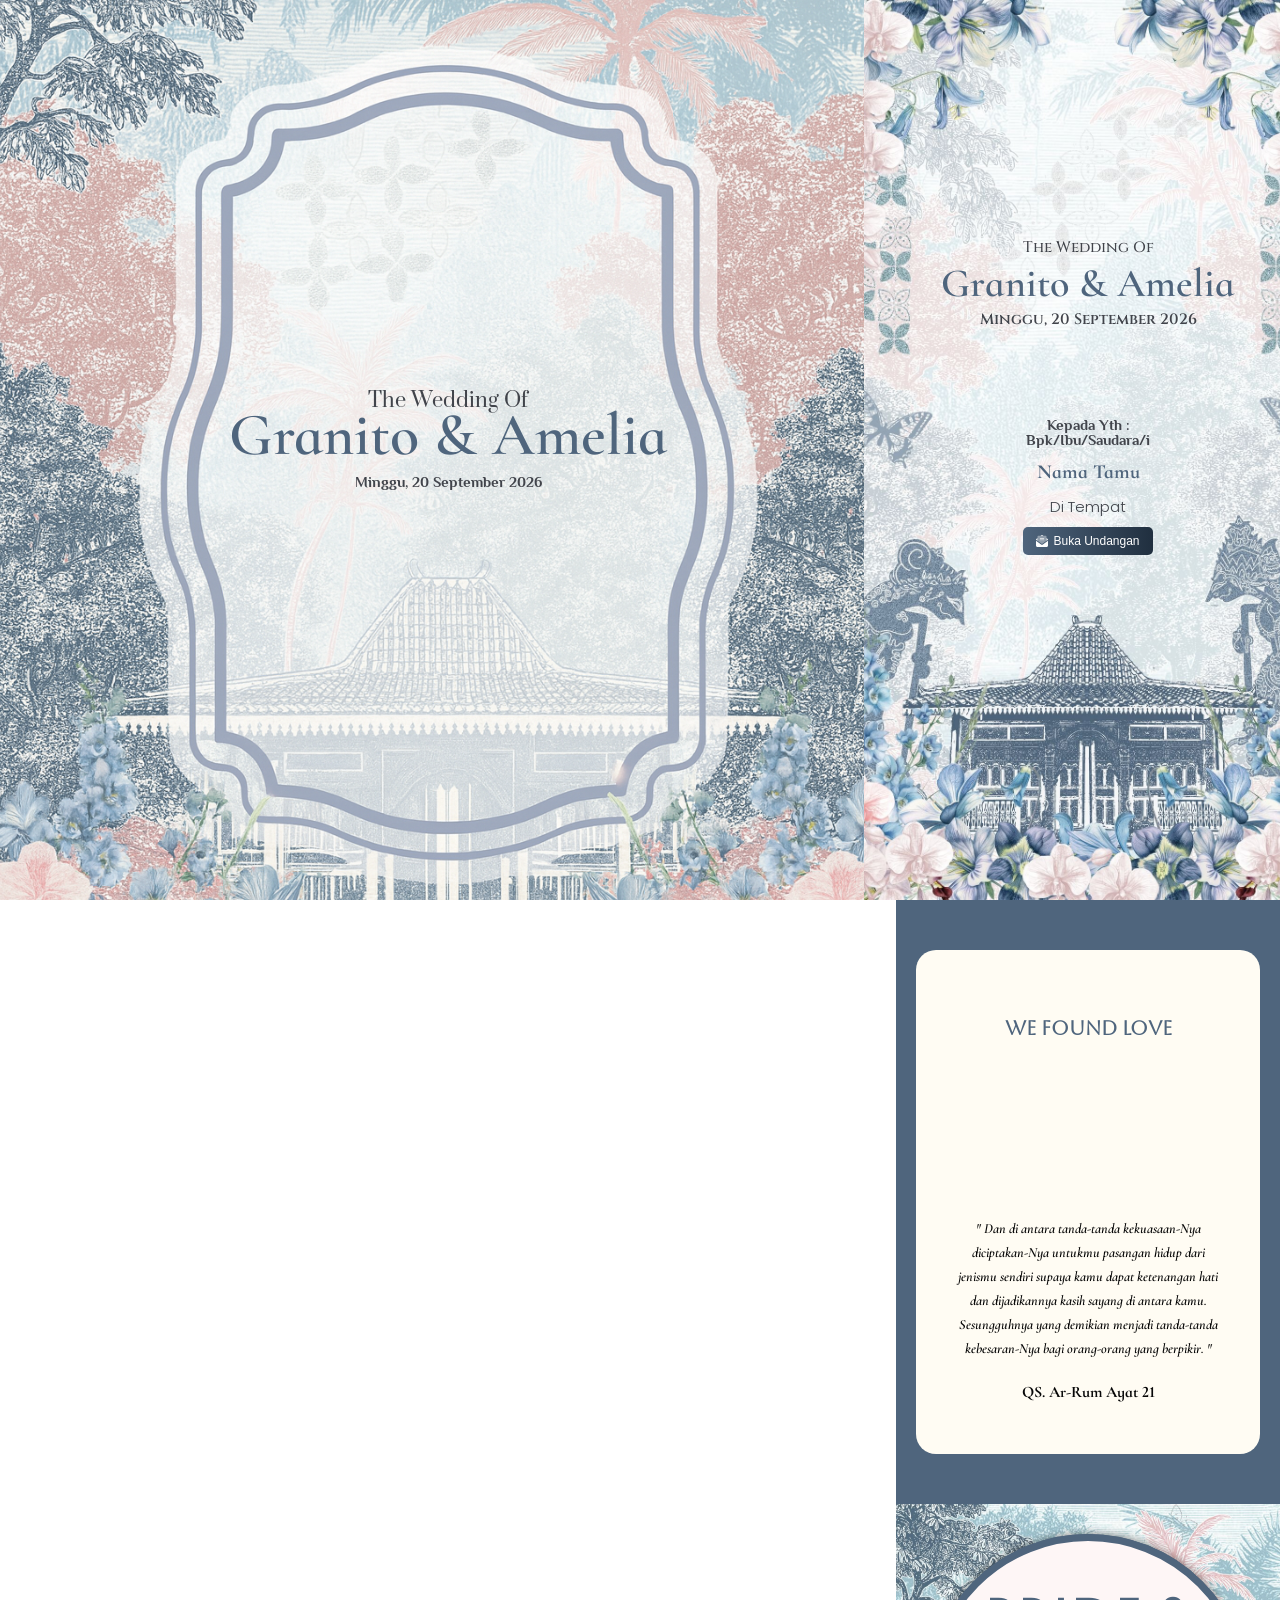
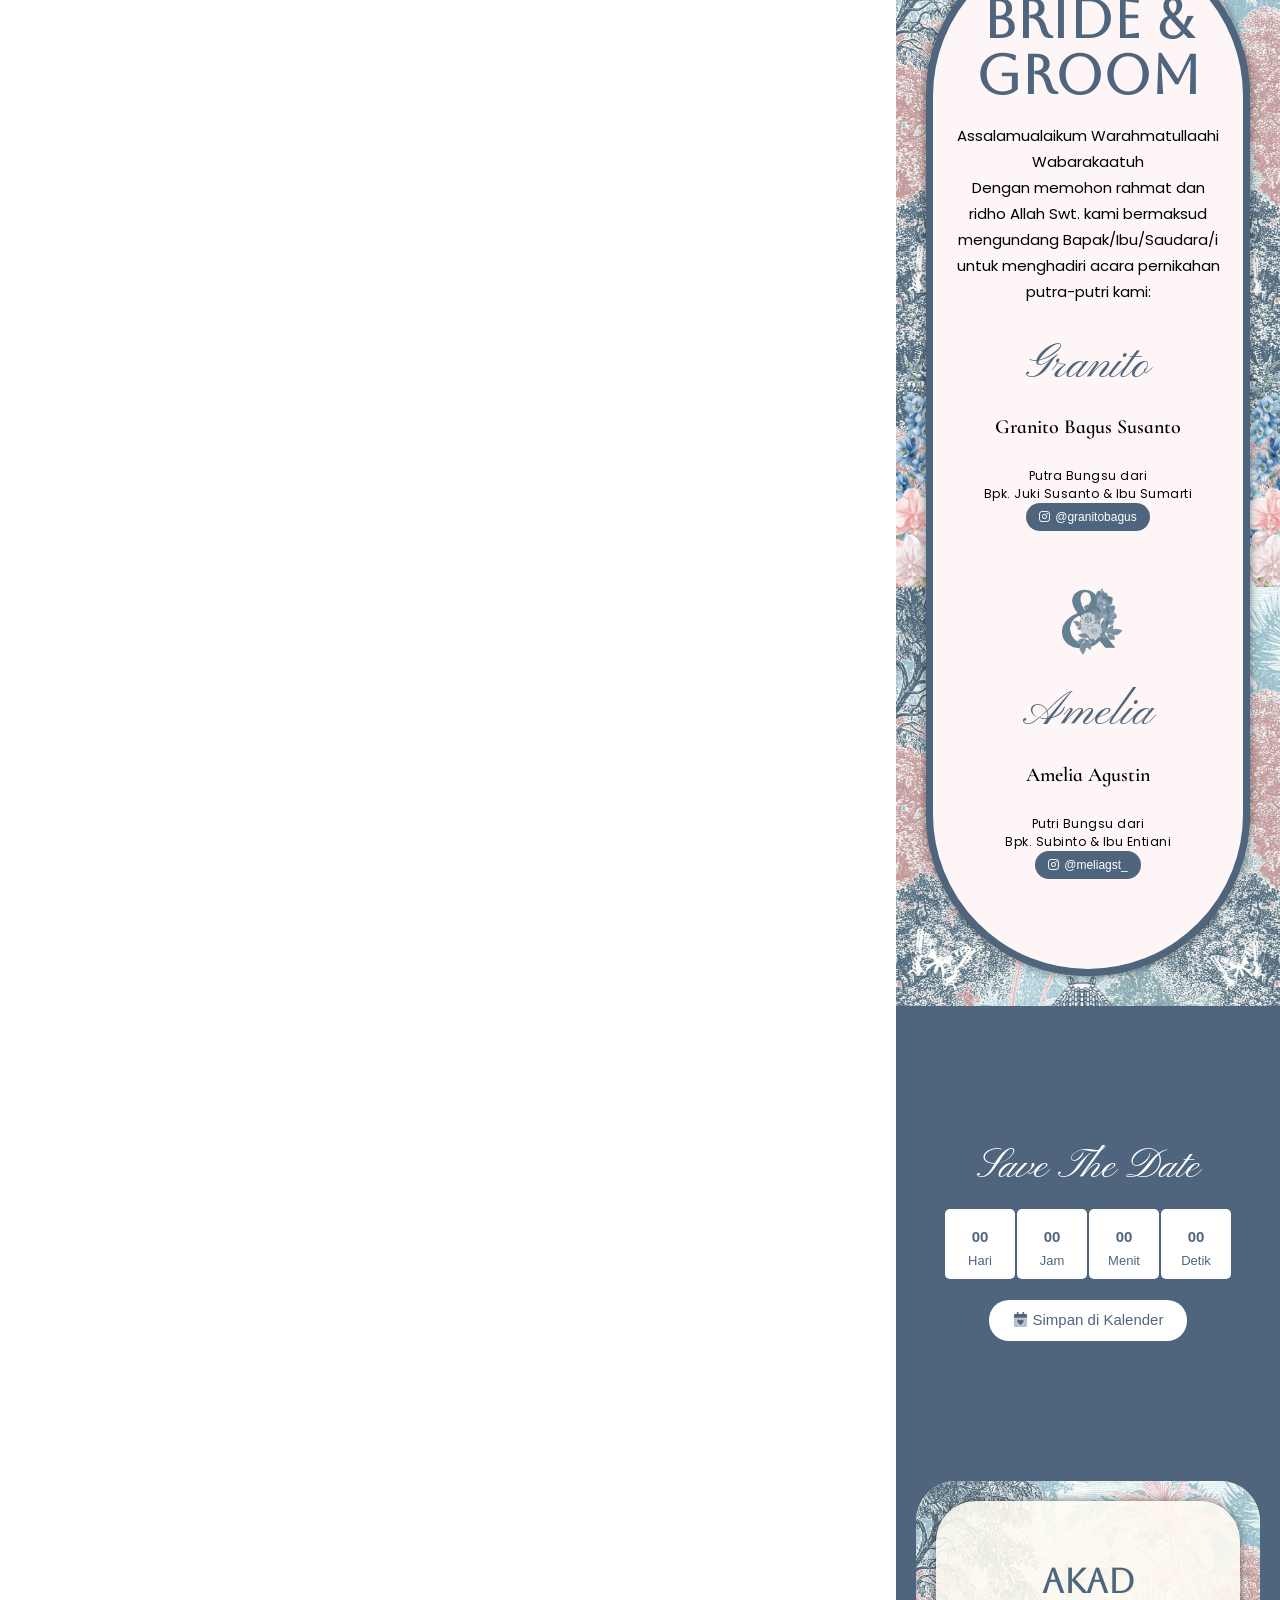
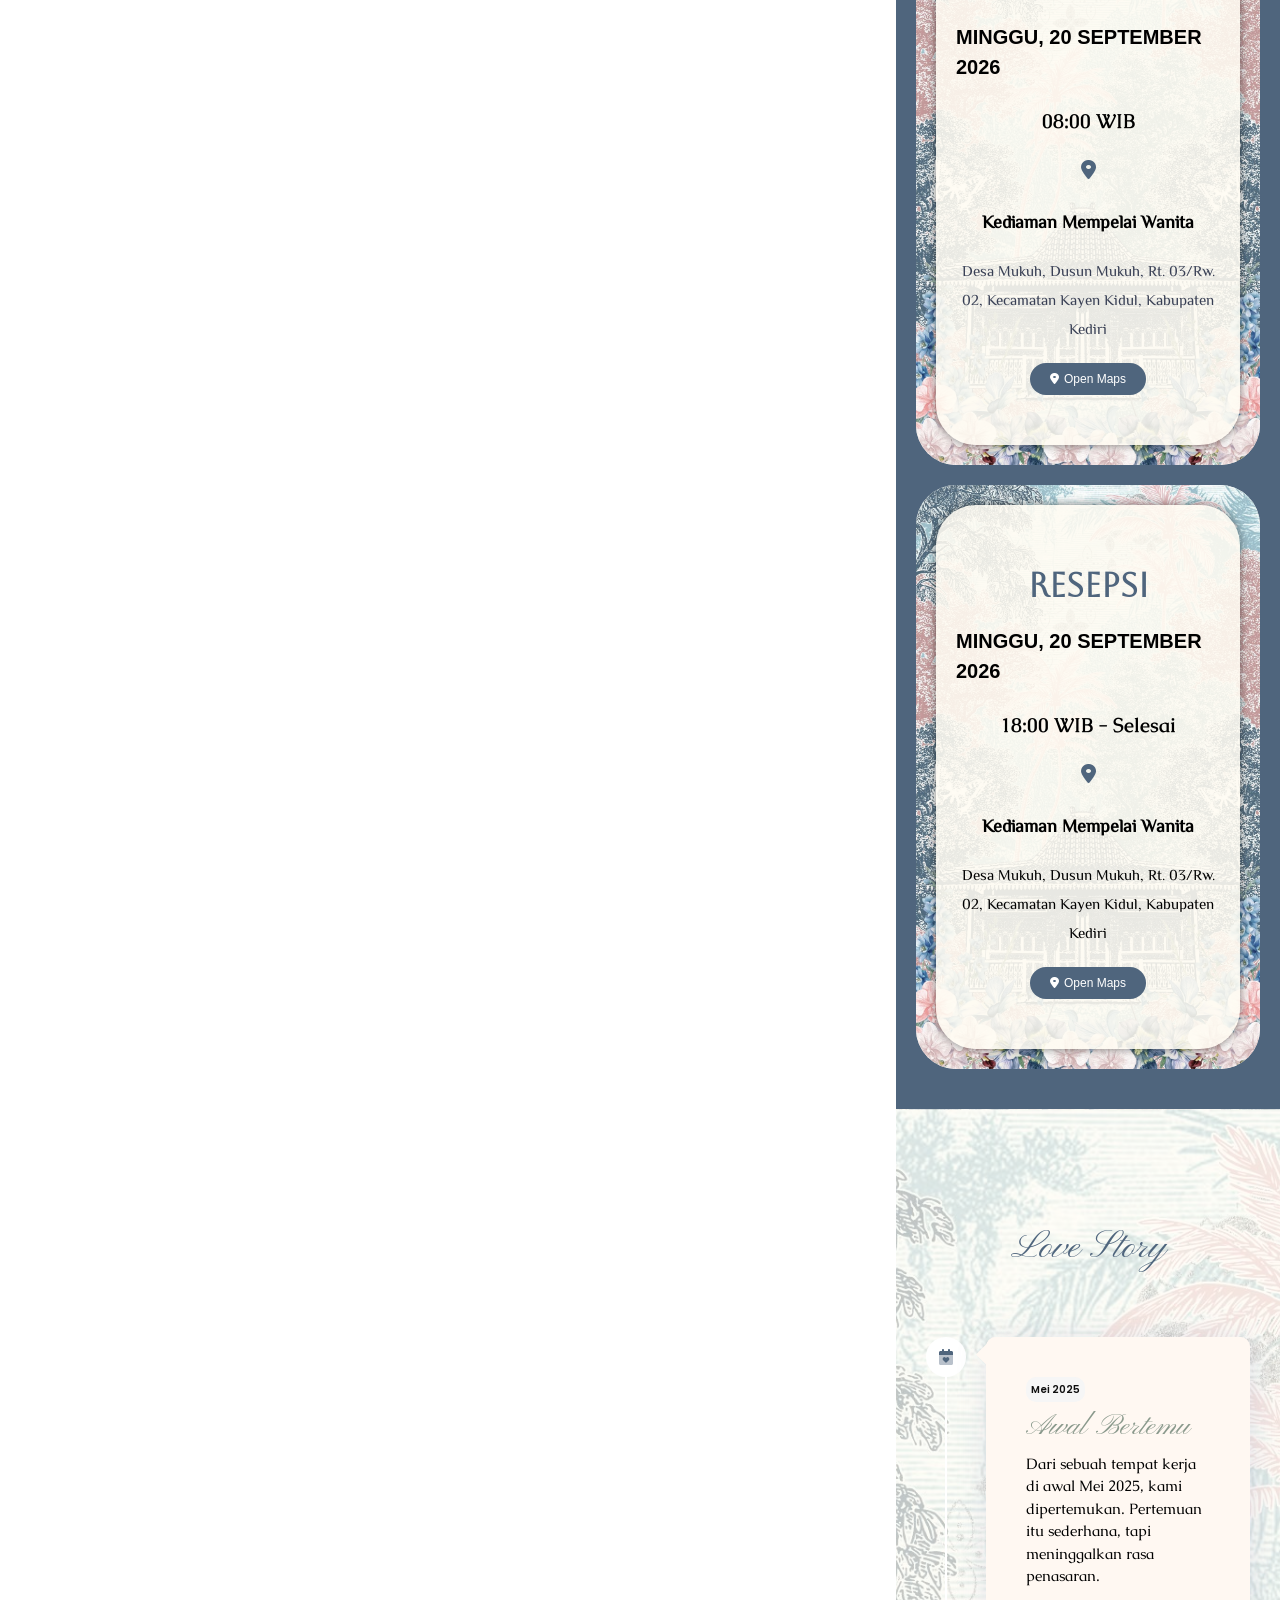
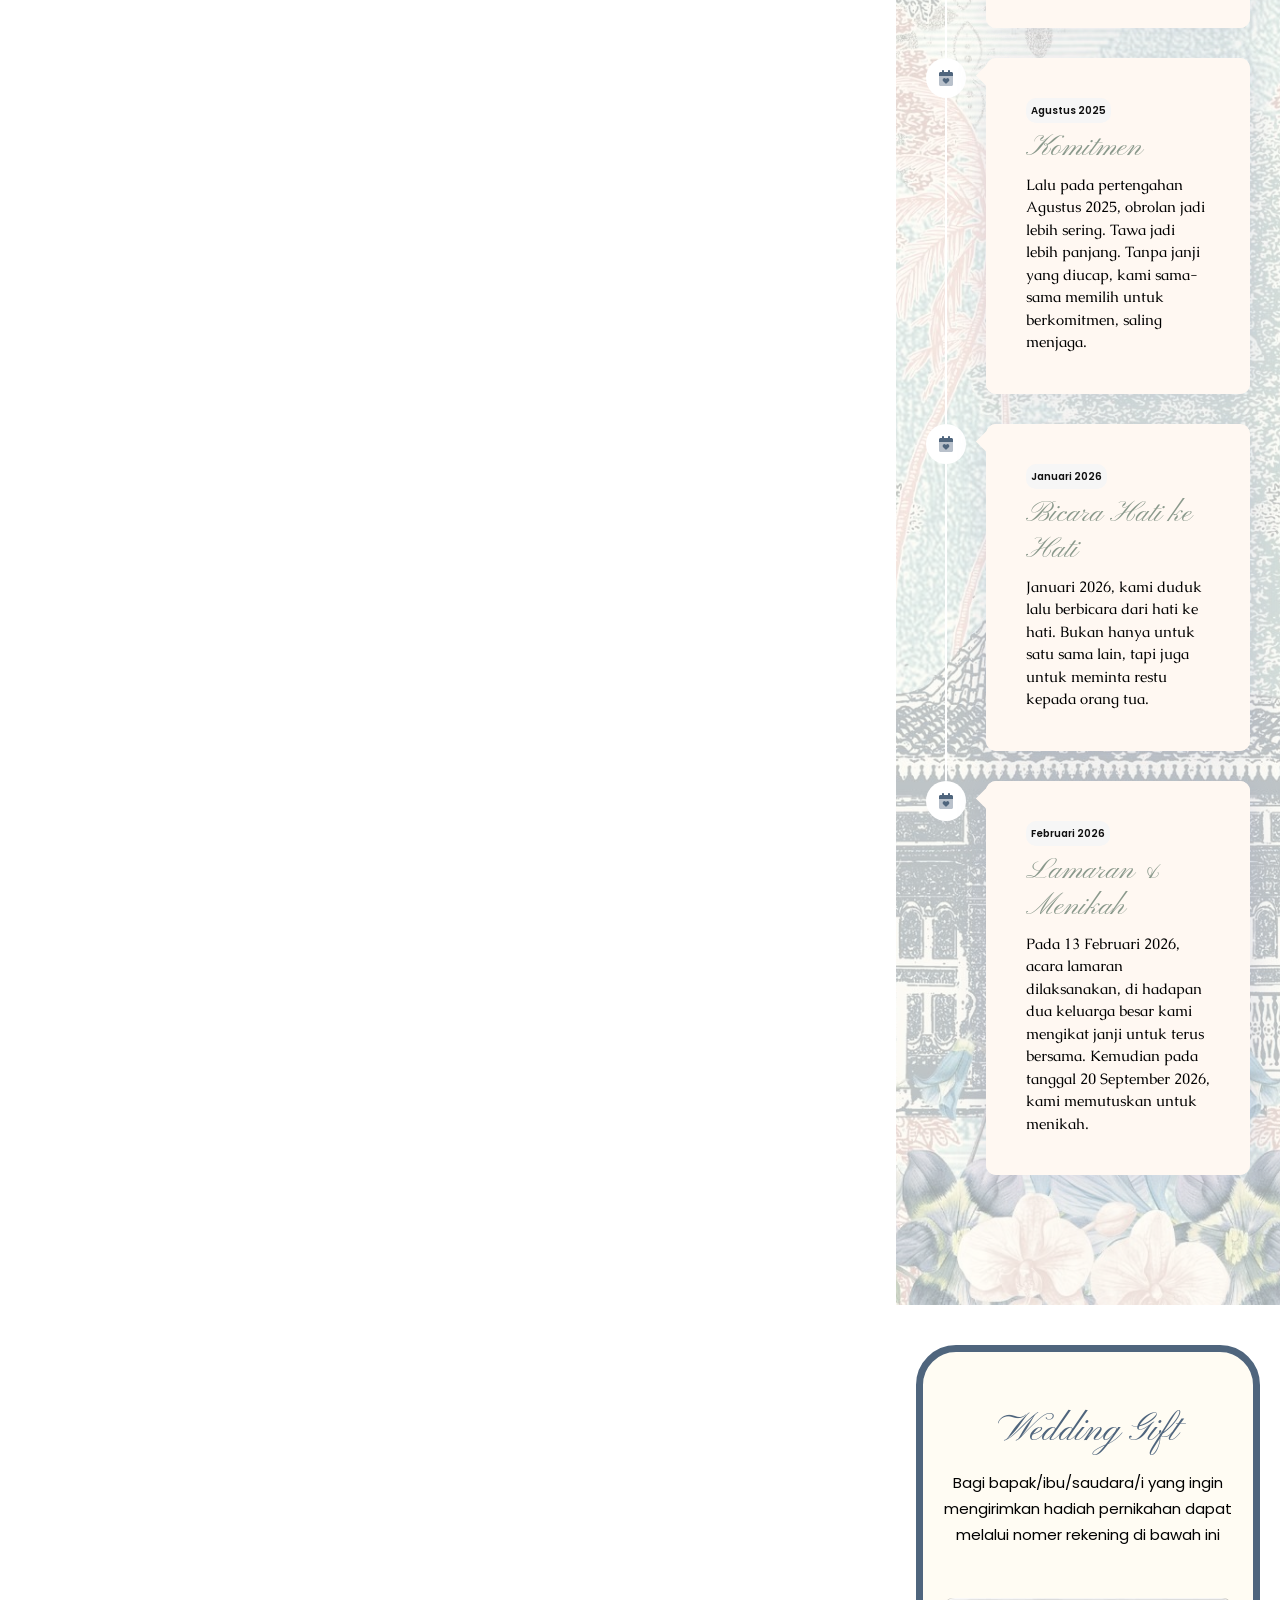
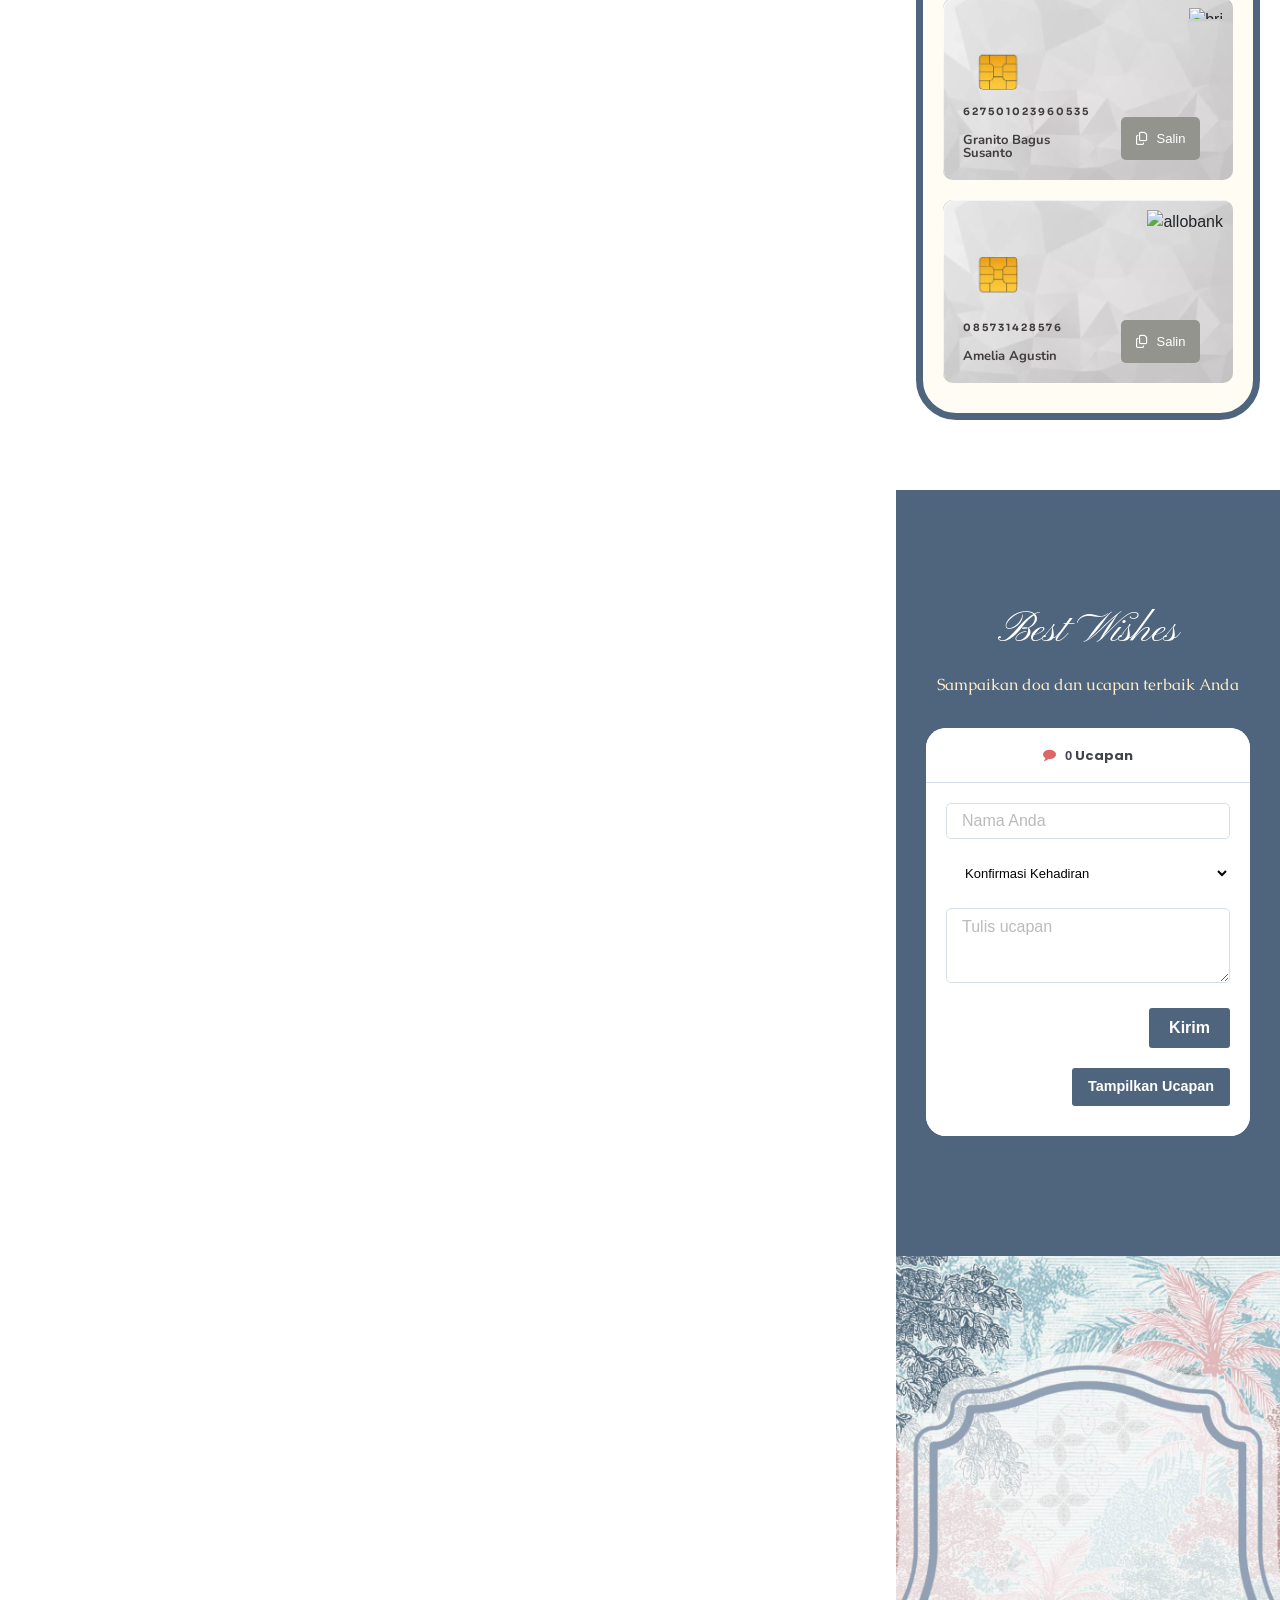
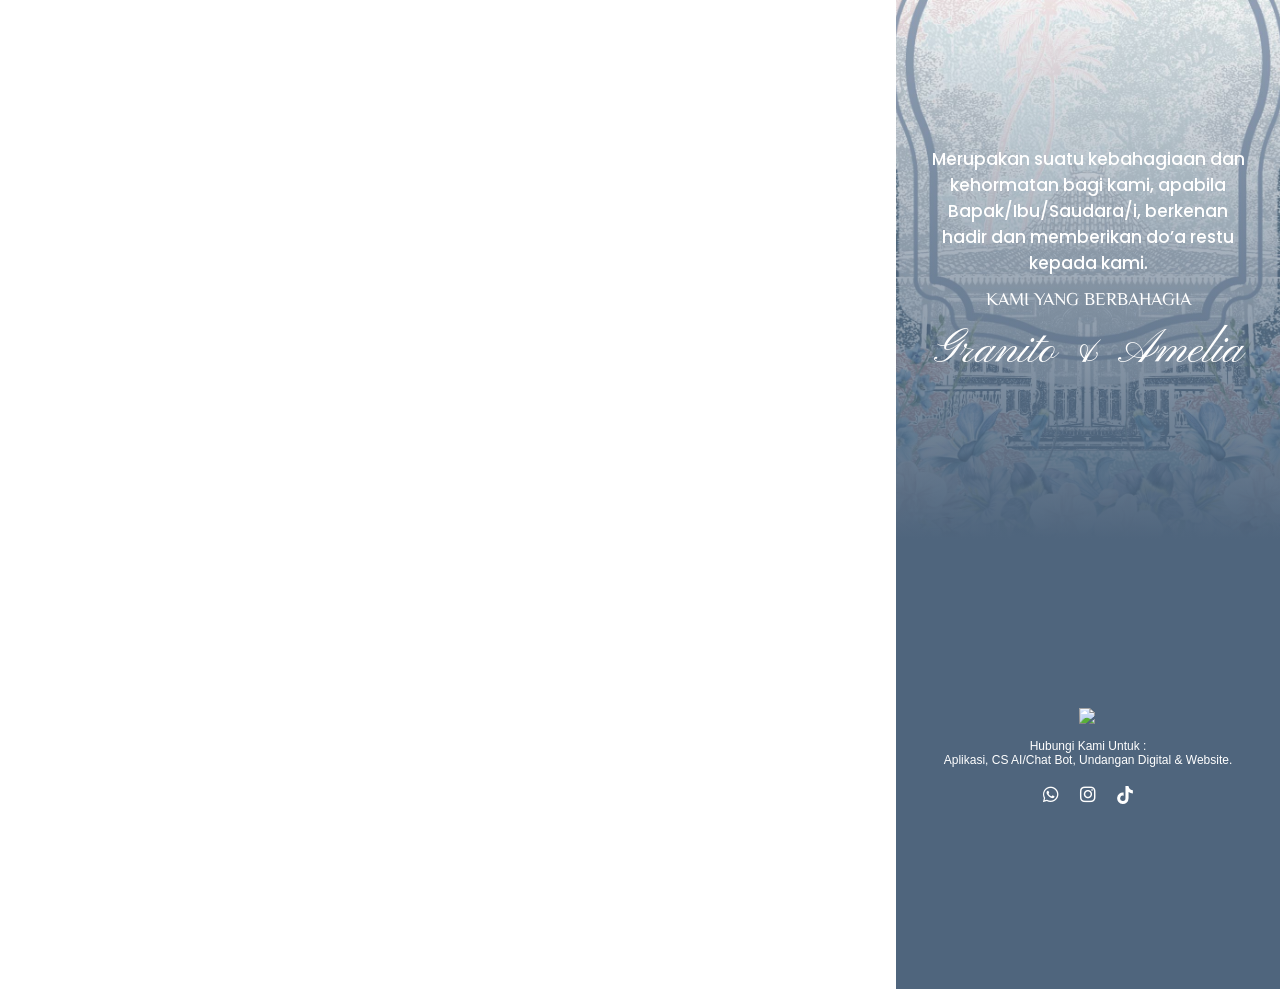
==== commit 596ecbcf: "Update index.html" ====
--- a/index.html
+++ b/index.html
@@ -6,12 +6,12 @@
 <link rel="shortcut icon" href="kirimdigi.ico">
 
 <!-- Optimasi Mesin Pencari oleh Rank Math - https://rankmath.com/ -->
-<title>The Wedding Of Granito &amp; Amelia</title>
+<title>The Wedding Of Granito 💙 Amelia</title>
 <meta name="description" content=", hadiri acara pernikahan Granito &amp; Amelia. pada hari Minggu. 20 September 2026 Ya!">
 <meta name="robots" content="nofollow, noindex">
 <meta property="og:locale" content="id_ID">
 <meta property="og:type" content="article">
-<meta property="og:title" content="The Wedding Of Granito &amp; Amelia">
+<meta property="og:title" content="The Wedding Of Granito 💙 Amelia">
 <meta property="og:description" content=", hadiri acara pernikahan Granito &amp; Amelia. pada hari Minggu. 20 September 2026 Ya!">
 <meta property="og:url" content="https://invitimo.my.id/minimotion-23/">
 <meta property="og:site_name" content="Digital Wedding Invitation">
@@ -26,21 +26,21 @@
 <meta property="article:published_time" content="2025-09-18T16:06:23+07:00">
 <meta property="article:modified_time" content="2025-09-18T16:06:52+07:00">
 <meta name="twitter:card" content="summary_large_image">
-<meta name="twitter:title" content="The Wedding Of Granito &amp; Amelia">
+<meta name="twitter:title" content="The Wedding Of Granito 💙 Amelia">
 <meta name="twitter:description" content=", hadiri acara pernikahan Granito &amp; Amelia. pada hari Minggu. 20 September 2026 Ya!">
 <meta name="twitter:image" content="https://i.pinimg.com/736x/2e/9f/ee/2e9feebb68b07a4b76d90b4d35a1cdc2.jpg">
 <meta name="twitter:label1" content="Ditulis oleh">
 <meta name="twitter:data1" content="kekondangan">
 <meta name="twitter:label2" content="Waktunya membaca">
 <meta name="twitter:data2" content="Kurang dari semenit">
-<script type="application/ld+json" class="rank-math-schema">{"@context":"https://schema.org","@graph":[{"@type":["Person","Organization"],"@id":"https://invitimo.my.id/#person","name":"Digital Wedding Invitation"},{"@type":"WebSite","@id":"https://invitimo.my.id/#website","url":"https://invitimo.my.id","name":"Digital Wedding Invitation","publisher":{"@id":"https://invitimo.my.id/#person"},"inLanguage":"id"},{"@type":"ImageObject","@id":"https://i.pinimg.com/736x/2e/9f/ee/2e9feebb68b07a4b76d90b4d35a1cdc2.jpg","url":"https://i.pinimg.com/736x/2e/9f/ee/2e9feebb68b07a4b76d90b4d35a1cdc2.jpg","width":"819","height":"819","inLanguage":"id"},{"@type":"WebPage","@id":"https://invitimo.my.id/minimotion-23/#webpage","url":"https://invitimo.my.id/minimotion-23/","name":"The Wedding Of Granito &amp; Amelia","datePublished":"2025-09-18T16:06:23+07:00","dateModified":"2025-09-18T16:06:52+07:00","isPartOf":{"@id":"https://invitimo.my.id/#website"},"primaryImageOfPage":{"@id":"https://i.pinimg.com/736x/2e/9f/ee/2e9feebb68b07a4b76d90b4d35a1cdc2.jpg"},"inLanguage":"id"},{"@type":"Person","@id":"https://invitimo.my.id/author/kekondangan/","name":"kekondangan","url":"https://invitimo.my.id/author/kekondangan/","image":{"@type":"ImageObject","@id":"https://secure.gravatar.com/avatar/060e39ec4af00465f8073937f959c683679de852fa3f70bc7729038ad7bef04e?s=96&amp;d=mm&amp;r=g","url":"https://secure.gravatar.com/avatar/060e39ec4af00465f8073937f959c683679de852fa3f70bc7729038ad7bef04e?s=96&amp;d=mm&amp;r=g","caption":"kekondangan","inLanguage":"id"},"sameAs":["http://hi.kekondangan.id"]},{"@type":"BlogPosting","headline":"The Wedding Of Granito &amp; Amelia","datePublished":"2025-09-18T16:06:23+07:00","dateModified":"2025-09-18T16:06:52+07:00","articleSection":"Undangan Pernikahan","author":{"@id":"https://invitimo.my.id/author/kekondangan/","name":"kekondangan"},"publisher":{"@id":"https://invitimo.my.id/#person"},"description":", hadiri acara pernikahan Granito &amp; Amelia. pada hari Minggu. 20 September 2026 Ya!","name":"The Wedding Of Granito &amp; Amelia","@id":"https://invitimo.my.id/minimotion-23/#richSnippet","isPartOf":{"@id":"https://invitimo.my.id/minimotion-23/#webpage"},"image":{"@id":"https://i.pinimg.com/736x/2e/9f/ee/2e9feebb68b07a4b76d90b4d35a1cdc2.jpg"},"inLanguage":"id","mainEntityOfPage":{"@id":"https://invitimo.my.id/minimotion-23/#webpage"}}]}</script>
+<script type="application/ld+json" class="rank-math-schema">{"@context":"https://schema.org","@graph":[{"@type":["Person","Organization"],"@id":"https://invitimo.my.id/#person","name":"Digital Wedding Invitation"},{"@type":"WebSite","@id":"https://invitimo.my.id/#website","url":"https://invitimo.my.id","name":"Digital Wedding Invitation","publisher":{"@id":"https://invitimo.my.id/#person"},"inLanguage":"id"},{"@type":"ImageObject","@id":"https://i.pinimg.com/736x/2e/9f/ee/2e9feebb68b07a4b76d90b4d35a1cdc2.jpg","url":"https://i.pinimg.com/736x/2e/9f/ee/2e9feebb68b07a4b76d90b4d35a1cdc2.jpg","width":"819","height":"819","inLanguage":"id"},{"@type":"WebPage","@id":"https://invitimo.my.id/minimotion-23/#webpage","url":"https://invitimo.my.id/minimotion-23/","name":"The Wedding Of Granito 💙 Amelia","datePublished":"2025-09-18T16:06:23+07:00","dateModified":"2025-09-18T16:06:52+07:00","isPartOf":{"@id":"https://invitimo.my.id/#website"},"primaryImageOfPage":{"@id":"https://i.pinimg.com/736x/2e/9f/ee/2e9feebb68b07a4b76d90b4d35a1cdc2.jpg"},"inLanguage":"id"},{"@type":"Person","@id":"https://invitimo.my.id/author/kekondangan/","name":"kekondangan","url":"https://invitimo.my.id/author/kekondangan/","image":{"@type":"ImageObject","@id":"https://secure.gravatar.com/avatar/060e39ec4af00465f8073937f959c683679de852fa3f70bc7729038ad7bef04e?s=96&amp;d=mm&amp;r=g","url":"https://secure.gravatar.com/avatar/060e39ec4af00465f8073937f959c683679de852fa3f70bc7729038ad7bef04e?s=96&amp;d=mm&amp;r=g","caption":"kekondangan","inLanguage":"id"},"sameAs":["http://hi.kekondangan.id"]},{"@type":"BlogPosting","headline":"The Wedding Of Granito 💙 Amelia","datePublished":"2025-09-18T16:06:23+07:00","dateModified":"2025-09-18T16:06:52+07:00","articleSection":"Undangan Pernikahan","author":{"@id":"https://invitimo.my.id/author/kekondangan/","name":"kekondangan"},"publisher":{"@id":"https://invitimo.my.id/#person"},"description":", hadiri acara pernikahan Granito &amp; Amelia. pada hari Minggu. 20 September 2026 Ya!","name":"The Wedding Of Granito 💙 Amelia","@id":"https://invitimo.my.id/minimotion-23/#richSnippet","isPartOf":{"@id":"https://invitimo.my.id/minimotion-23/#webpage"},"image":{"@id":"https://i.pinimg.com/736x/2e/9f/ee/2e9feebb68b07a4b76d90b4d35a1cdc2.jpg"},"inLanguage":"id","mainEntityOfPage":{"@id":"https://invitimo.my.id/minimotion-23/#webpage"}}]}</script>
 <!-- /Plugin WordPress Rank Math SEO -->
 
 <link rel='dns-prefetch' href='//hi.kekondangan.id'>
 <link rel='dns-prefetch' href='//fonts.googleapis.com'>
 <link rel='dns-prefetch' href='//unpkg.com'>
-<link rel="alternate" title="oEmbed (JSON)" type="application/json+oembed" href="../wp-json/oembed/1.0/embed?url=https%3A%2F%2Finvitimo.my.id%2Fminimotion-23%2F">
-<link rel="alternate" title="oEmbed (XML)" type="text/xml+oembed" href="../wp-json/oembed/1.0/embed-1?url=https%3A%2F%2Finvitimo.my.id%2Fminimotion-23%2F&#038;format=xml">
+<link rel="alternate" title="oEmbed (JSON)" type="application/json+oembed" href="wp-json/oembed/1.0/embed?url=https%3A%2F%2Finvitimo.my.id%2Fminimotion-23%2F">
+<link rel="alternate" title="oEmbed (XML)" type="text/xml+oembed" href="wp-json/oembed/1.0/embed-1?url=https%3A%2F%2Finvitimo.my.id%2Fminimotion-23%2F&#038;format=xml">
 <style id="wp-img-auto-sizes-contain-inline-css">
 img:is([sizes=auto i],[sizes^="auto," i]){contain-intrinsic-size:3000px 1500px}
 /*# sourceURL=wp-img-auto-sizes-contain-inline-css */
@@ -68,52 +68,52 @@
 :root { --wp-internal-comment: "Placeholder for wp_hoist_late_printed_styles() to replace with the block styles printed at wp_footer." }
 /*# sourceURL=wp-block-styles-placeholder-inline-css */
 </style>
-<link rel='stylesheet' id='jet-engine-frontend-css' href='../wp-content/plugins/jet-engine/assets/css/frontend.css?ver=3.8.14.3' media='all'>
+<link rel='stylesheet' id='jet-engine-frontend-css' href='wp-content/plugins/jet-engine/assets/css/frontend.css?ver=3.8.14.3' media='all'>
 <style id="wp-global-styles-placeholder-inline-css">
 :root { --wp-internal-comment: "Placeholder for wp_hoist_late_printed_styles() to replace with the global-styles printed at wp_footer." }
 /*# sourceURL=wp-global-styles-placeholder-inline-css */
 </style>
-<link rel='stylesheet' id='wds-elementor-css' href='../wp-content/plugins/weddingsaas-pro/assets/css/wds-elementor.css?ver=2.10.3' media='all'>
-<link rel='stylesheet' id='saic_style-css' href='../wp-content/plugins/weddingsaas-pro/assets/plugins/custom/commentpress/saic_style.css?ver=2.10.3' media='screen'>
-<link rel='stylesheet' id='hello-elementor-css' href='../wp-content/themes/hello-elementor/assets/css/reset.css?ver=3.4.9' media='all'>
-<link rel='stylesheet' id='hello-elementor-theme-style-css' href='../wp-content/themes/hello-elementor/assets/css/theme.css?ver=3.4.9' media='all'>
-<link rel='stylesheet' id='hello-elementor-header-footer-css' href='../wp-content/themes/hello-elementor/assets/css/header-footer.css?ver=3.4.9' media='all'>
-<link rel='stylesheet' id='elementor-frontend-css' href='../wp-content/plugins/elementor/assets/css/frontend.min.css?ver=4.2.3' media='all'>
+<link rel='stylesheet' id='wds-elementor-css' href='wp-content/plugins/weddingsaas-pro/assets/css/wds-elementor.css?ver=2.10.3' media='all'>
+<link rel='stylesheet' id='saic_style-css' href='wp-content/plugins/weddingsaas-pro/assets/plugins/custom/commentpress/saic_style.css?ver=2.10.3' media='screen'>
+<link rel='stylesheet' id='hello-elementor-css' href='wp-content/themes/hello-elementor/assets/css/reset.css?ver=3.4.9' media='all'>
+<link rel='stylesheet' id='hello-elementor-theme-style-css' href='wp-content/themes/hello-elementor/assets/css/theme.css?ver=3.4.9' media='all'>
+<link rel='stylesheet' id='hello-elementor-header-footer-css' href='wp-content/themes/hello-elementor/assets/css/header-footer.css?ver=3.4.9' media='all'>
+<link rel='stylesheet' id='elementor-frontend-css' href='wp-content/plugins/elementor/assets/css/frontend.min.css?ver=4.2.3' media='all'>
 <style id="elementor-frontend-inline-css">
 @-webkit-keyframes ha_fadeIn{0%{opacity:0}to{opacity:1}}@keyframes ha_fadeIn{0%{opacity:0}to{opacity:1}}@-webkit-keyframes ha_zoomIn{0%{opacity:0;-webkit-transform:scale3d(.3,.3,.3);transform:scale3d(.3,.3,.3)}50%{opacity:1}}@keyframes ha_zoomIn{0%{opacity:0;-webkit-transform:scale3d(.3,.3,.3);transform:scale3d(.3,.3,.3)}50%{opacity:1}}@-webkit-keyframes ha_rollIn{0%{opacity:0;-webkit-transform:translate3d(-100%,0,0) rotate3d(0,0,1,-120deg);transform:translate3d(-100%,0,0) rotate3d(0,0,1,-120deg)}to{opacity:1}}@keyframes ha_rollIn{0%{opacity:0;-webkit-transform:translate3d(-100%,0,0) rotate3d(0,0,1,-120deg);transform:translate3d(-100%,0,0) rotate3d(0,0,1,-120deg)}to{opacity:1}}@-webkit-keyframes ha_bounce{0%,20%,53%,to{-webkit-animation-timing-function:cubic-bezier(.215,.61,.355,1);animation-timing-function:cubic-bezier(.215,.61,.355,1)}40%,43%{-webkit-transform:translate3d(0,-30px,0) scaleY(1.1);transform:translate3d(0,-30px,0) scaleY(1.1);-webkit-animation-timing-function:cubic-bezier(.755,.05,.855,.06);animation-timing-function:cubic-bezier(.755,.05,.855,.06)}70%{-webkit-transform:translate3d(0,-15px,0) scaleY(1.05);transform:translate3d(0,-15px,0) scaleY(1.05);-webkit-animation-timing-function:cubic-bezier(.755,.05,.855,.06);animation-timing-function:cubic-bezier(.755,.05,.855,.06)}80%{-webkit-transition-timing-function:cubic-bezier(.215,.61,.355,1);transition-timing-function:cubic-bezier(.215,.61,.355,1);-webkit-transform:translate3d(0,0,0) scaleY(.95);transform:translate3d(0,0,0) scaleY(.95)}90%{-webkit-transform:translate3d(0,-4px,0) scaleY(1.02);transform:translate3d(0,-4px,0) scaleY(1.02)}}@keyframes ha_bounce{0%,20%,53%,to{-webkit-animation-timing-function:cubic-bezier(.215,.61,.355,1);animation-timing-function:cubic-bezier(.215,.61,.355,1)}40%,43%{-webkit-transform:translate3d(0,-30px,0) scaleY(1.1);transform:translate3d(0,-30px,0) scaleY(1.1);-webkit-animation-timing-function:cubic-bezier(.755,.05,.855,.06);animation-timing-function:cubic-bezier(.755,.05,.855,.06)}70%{-webkit-transform:translate3d(0,-15px,0) scaleY(1.05);transform:translate3d(0,-15px,0) scaleY(1.05);-webkit-animation-timing-function:cubic-bezier(.755,.05,.855,.06);animation-timing-function:cubic-bezier(.755,.05,.855,.06)}80%{-webkit-transition-timing-function:cubic-bezier(.215,.61,.355,1);transition-timing-function:cubic-bezier(.215,.61,.355,1);-webkit-transform:translate3d(0,0,0) scaleY(.95);transform:translate3d(0,0,0) scaleY(.95)}90%{-webkit-transform:translate3d(0,-4px,0) scaleY(1.02);transform:translate3d(0,-4px,0) scaleY(1.02)}}@-webkit-keyframes ha_bounceIn{0%,20%,40%,60%,80%,to{-webkit-animation-timing-function:cubic-bezier(.215,.61,.355,1);animation-timing-function:cubic-bezier(.215,.61,.355,1)}0%{opacity:0;-webkit-transform:scale3d(.3,.3,.3);transform:scale3d(.3,.3,.3)}20%{-webkit-transform:scale3d(1.1,1.1,1.1);transform:scale3d(1.1,1.1,1.1)}40%{-webkit-transform:scale3d(.9,.9,.9);transform:scale3d(.9,.9,.9)}60%{opacity:1;-webkit-transform:scale3d(1.03,1.03,1.03);transform:scale3d(1.03,1.03,1.03)}80%{-webkit-transform:scale3d(.97,.97,.97);transform:scale3d(.97,.97,.97)}to{opacity:1}}@keyframes ha_bounceIn{0%,20%,40%,60%,80%,to{-webkit-animation-timing-function:cubic-bezier(.215,.61,.355,1);animation-timing-function:cubic-bezier(.215,.61,.355,1)}0%{opacity:0;-webkit-transform:scale3d(.3,.3,.3);transform:scale3d(.3,.3,.3)}20%{-webkit-transform:scale3d(1.1,1.1,1.1);transform:scale3d(1.1,1.1,1.1)}40%{-webkit-transform:scale3d(.9,.9,.9);transform:scale3d(.9,.9,.9)}60%{opacity:1;-webkit-transform:scale3d(1.03,1.03,1.03);transform:scale3d(1.03,1.03,1.03)}80%{-webkit-transform:scale3d(.97,.97,.97);transform:scale3d(.97,.97,.97)}to{opacity:1}}@-webkit-keyframes ha_flipInX{0%{opacity:0;-webkit-transform:perspective(400px) rotate3d(1,0,0,90deg);transform:perspective(400px) rotate3d(1,0,0,90deg);-webkit-animation-timing-function:ease-in;animation-timing-function:ease-in}40%{-webkit-transform:perspective(400px) rotate3d(1,0,0,-20deg);transform:perspective(400px) rotate3d(1,0,0,-20deg);-webkit-animation-timing-function:ease-in;animation-timing-function:ease-in}60%{opacity:1;-webkit-transform:perspective(400px) rotate3d(1,0,0,10deg);transform:perspective(400px) rotate3d(1,0,0,10deg)}80%{-webkit-transform:perspective(400px) rotate3d(1,0,0,-5deg);transform:perspective(400px) rotate3d(1,0,0,-5deg)}}@keyframes ha_flipInX{0%{opacity:0;-webkit-transform:perspective(400px) rotate3d(1,0,0,90deg);transform:perspective(400px) rotate3d(1,0,0,90deg);-webkit-animation-timing-function:ease-in;animation-timing-function:ease-in}40%{-webkit-transform:perspective(400px) rotate3d(1,0,0,-20deg);transform:perspective(400px) rotate3d(1,0,0,-20deg);-webkit-animation-timing-function:ease-in;animation-timing-function:ease-in}60%{opacity:1;-webkit-transform:perspective(400px) rotate3d(1,0,0,10deg);transform:perspective(400px) rotate3d(1,0,0,10deg)}80%{-webkit-transform:perspective(400px) rotate3d(1,0,0,-5deg);transform:perspective(400px) rotate3d(1,0,0,-5deg)}}@-webkit-keyframes ha_flipInY{0%{opacity:0;-webkit-transform:perspective(400px) rotate3d(0,1,0,90deg);transform:perspective(400px) rotate3d(0,1,0,90deg);-webkit-animation-timing-function:ease-in;animation-timing-function:ease-in}40%{-webkit-transform:perspective(400px) rotate3d(0,1,0,-20deg);transform:perspective(400px) rotate3d(0,1,0,-20deg);-webkit-animation-timing-function:ease-in;animation-timing-function:ease-in}60%{opacity:1;-webkit-transform:perspective(400px) rotate3d(0,1,0,10deg);transform:perspective(400px) rotate3d(0,1,0,10deg)}80%{-webkit-transform:perspective(400px) rotate3d(0,1,0,-5deg);transform:perspective(400px) rotate3d(0,1,0,-5deg)}}@keyframes ha_flipInY{0%{opacity:0;-webkit-transform:perspective(400px) rotate3d(0,1,0,90deg);transform:perspective(400px) rotate3d(0,1,0,90deg);-webkit-animation-timing-function:ease-in;animation-timing-function:ease-in}40%{-webkit-transform:perspective(400px) rotate3d(0,1,0,-20deg);transform:perspective(400px) rotate3d(0,1,0,-20deg);-webkit-animation-timing-function:ease-in;animation-timing-function:ease-in}60%{opacity:1;-webkit-transform:perspective(400px) rotate3d(0,1,0,10deg);transform:perspective(400px) rotate3d(0,1,0,10deg)}80%{-webkit-transform:perspective(400px) rotate3d(0,1,0,-5deg);transform:perspective(400px) rotate3d(0,1,0,-5deg)}}@-webkit-keyframes ha_swing{20%{-webkit-transform:rotate3d(0,0,1,15deg);transform:rotate3d(0,0,1,15deg)}40%{-webkit-transform:rotate3d(0,0,1,-10deg);transform:rotate3d(0,0,1,-10deg)}60%{-webkit-transform:rotate3d(0,0,1,5deg);transform:rotate3d(0,0,1,5deg)}80%{-webkit-transform:rotate3d(0,0,1,-5deg);transform:rotate3d(0,0,1,-5deg)}}@keyframes ha_swing{20%{-webkit-transform:rotate3d(0,0,1,15deg);transform:rotate3d(0,0,1,15deg)}40%{-webkit-transform:rotate3d(0,0,1,-10deg);transform:rotate3d(0,0,1,-10deg)}60%{-webkit-transform:rotate3d(0,0,1,5deg);transform:rotate3d(0,0,1,5deg)}80%{-webkit-transform:rotate3d(0,0,1,-5deg);transform:rotate3d(0,0,1,-5deg)}}@-webkit-keyframes ha_slideInDown{0%{visibility:visible;-webkit-transform:translate3d(0,-100%,0);transform:translate3d(0,-100%,0)}}@keyframes ha_slideInDown{0%{visibility:visible;-webkit-transform:translate3d(0,-100%,0);transform:translate3d(0,-100%,0)}}@-webkit-keyframes ha_slideInUp{0%{visibility:visible;-webkit-transform:translate3d(0,100%,0);transform:translate3d(0,100%,0)}}@keyframes ha_slideInUp{0%{visibility:visible;-webkit-transform:translate3d(0,100%,0);transform:translate3d(0,100%,0)}}@-webkit-keyframes ha_slideInLeft{0%{visibility:visible;-webkit-transform:translate3d(-100%,0,0);transform:translate3d(-100%,0,0)}}@keyframes ha_slideInLeft{0%{visibility:visible;-webkit-transform:translate3d(-100%,0,0);transform:translate3d(-100%,0,0)}}@-webkit-keyframes ha_slideInRight{0%{visibility:visible;-webkit-transform:translate3d(100%,0,0);transform:translate3d(100%,0,0)}}@keyframes ha_slideInRight{0%{visibility:visible;-webkit-transform:translate3d(100%,0,0);transform:translate3d(100%,0,0)}}.ha_fadeIn{-webkit-animation-name:ha_fadeIn;animation-name:ha_fadeIn}.ha_zoomIn{-webkit-animation-name:ha_zoomIn;animation-name:ha_zoomIn}.ha_rollIn{-webkit-animation-name:ha_rollIn;animation-name:ha_rollIn}.ha_bounce{-webkit-transform-origin:center bottom;-ms-transform-origin:center bottom;transform-origin:center bottom;-webkit-animation-name:ha_bounce;animation-name:ha_bounce}.ha_bounceIn{-webkit-animation-name:ha_bounceIn;animation-name:ha_bounceIn;-webkit-animation-duration:.75s;-webkit-animation-duration:calc(var(--animate-duration)*.75);animation-duration:.75s;animation-duration:calc(var(--animate-duration)*.75)}.ha_flipInX,.ha_flipInY{-webkit-animation-name:ha_flipInX;animation-name:ha_flipInX;-webkit-backface-visibility:visible!important;backface-visibility:visible!important}.ha_flipInY{-webkit-animation-name:ha_flipInY;animation-name:ha_flipInY}.ha_swing{-webkit-transform-origin:top center;-ms-transform-origin:top center;transform-origin:top center;-webkit-animation-name:ha_swing;animation-name:ha_swing}.ha_slideInDown{-webkit-animation-name:ha_slideInDown;animation-name:ha_slideInDown}.ha_slideInUp{-webkit-animation-name:ha_slideInUp;animation-name:ha_slideInUp}.ha_slideInLeft{-webkit-animation-name:ha_slideInLeft;animation-name:ha_slideInLeft}.ha_slideInRight{-webkit-animation-name:ha_slideInRight;animation-name:ha_slideInRight}.ha-css-transform-yes{-webkit-transition-duration:var(--ha-tfx-transition-duration, .2s);transition-duration:var(--ha-tfx-transition-duration, .2s);-webkit-transition-property:-webkit-transform;transition-property:transform;transition-property:transform,-webkit-transform;-webkit-transform:translate(var(--ha-tfx-translate-x, 0),var(--ha-tfx-translate-y, 0)) scale(var(--ha-tfx-scale-x, 1),var(--ha-tfx-scale-y, 1)) skew(var(--ha-tfx-skew-x, 0),var(--ha-tfx-skew-y, 0)) rotateX(var(--ha-tfx-rotate-x, 0)) rotateY(var(--ha-tfx-rotate-y, 0)) rotateZ(var(--ha-tfx-rotate-z, 0));transform:translate(var(--ha-tfx-translate-x, 0),var(--ha-tfx-translate-y, 0)) scale(var(--ha-tfx-scale-x, 1),var(--ha-tfx-scale-y, 1)) skew(var(--ha-tfx-skew-x, 0),var(--ha-tfx-skew-y, 0)) rotateX(var(--ha-tfx-rotate-x, 0)) rotateY(var(--ha-tfx-rotate-y, 0)) rotateZ(var(--ha-tfx-rotate-z, 0))}.ha-css-transform-yes:hover{-webkit-transform:translate(var(--ha-tfx-translate-x-hover, var(--ha-tfx-translate-x, 0)),var(--ha-tfx-translate-y-hover, var(--ha-tfx-translate-y, 0))) scale(var(--ha-tfx-scale-x-hover, var(--ha-tfx-scale-x, 1)),var(--ha-tfx-scale-y-hover, var(--ha-tfx-scale-y, 1))) skew(var(--ha-tfx-skew-x-hover, var(--ha-tfx-skew-x, 0)),var(--ha-tfx-skew-y-hover, var(--ha-tfx-skew-y, 0))) rotateX(var(--ha-tfx-rotate-x-hover, var(--ha-tfx-rotate-x, 0))) rotateY(var(--ha-tfx-rotate-y-hover, var(--ha-tfx-rotate-y, 0))) rotateZ(var(--ha-tfx-rotate-z-hover, var(--ha-tfx-rotate-z, 0)));transform:translate(var(--ha-tfx-translate-x-hover, var(--ha-tfx-translate-x, 0)),var(--ha-tfx-translate-y-hover, var(--ha-tfx-translate-y, 0))) scale(var(--ha-tfx-scale-x-hover, var(--ha-tfx-scale-x, 1)),var(--ha-tfx-scale-y-hover, var(--ha-tfx-scale-y, 1))) skew(var(--ha-tfx-skew-x-hover, var(--ha-tfx-skew-x, 0)),var(--ha-tfx-skew-y-hover, var(--ha-tfx-skew-y, 0))) rotateX(var(--ha-tfx-rotate-x-hover, var(--ha-tfx-rotate-x, 0))) rotateY(var(--ha-tfx-rotate-y-hover, var(--ha-tfx-rotate-y, 0))) rotateZ(var(--ha-tfx-rotate-z-hover, var(--ha-tfx-rotate-z, 0)))}.happy-addon>.elementor-widget-container{word-wrap:break-word;overflow-wrap:break-word}.happy-addon>.elementor-widget-container,.happy-addon>.elementor-widget-container *{-webkit-box-sizing:border-box;box-sizing:border-box}.happy-addon:not(:has(.elementor-widget-container)),.happy-addon:not(:has(.elementor-widget-container)) *{-webkit-box-sizing:border-box;box-sizing:border-box;word-wrap:break-word;overflow-wrap:break-word}.happy-addon p:empty{display:none}.happy-addon .elementor-inline-editing{min-height:auto!important}.happy-addon-pro img{max-width:100%;height:auto;-o-object-fit:cover;object-fit:cover}.ha-screen-reader-text{position:absolute;overflow:hidden;clip:rect(1px,1px,1px,1px);margin:-1px;padding:0;width:1px;height:1px;border:0;word-wrap:normal!important;-webkit-clip-path:inset(50%);clip-path:inset(50%)}.ha-has-bg-overlay>.elementor-widget-container{position:relative;z-index:1}.ha-has-bg-overlay>.elementor-widget-container:before{position:absolute;top:0;left:0;z-index:-1;width:100%;height:100%;content:""}.ha-has-bg-overlay:not(:has(.elementor-widget-container)){position:relative;z-index:1}.ha-has-bg-overlay:not(:has(.elementor-widget-container)):before{position:absolute;top:0;left:0;z-index:-1;width:100%;height:100%;content:""}.ha-popup--is-enabled .ha-js-popup,.ha-popup--is-enabled .ha-js-popup img{cursor:-webkit-zoom-in!important;cursor:zoom-in!important}.mfp-wrap .mfp-arrow,.mfp-wrap .mfp-close{background-color:transparent}.mfp-wrap .mfp-arrow:focus,.mfp-wrap .mfp-close:focus{outline-width:thin}.ha-advanced-tooltip-enable{position:relative;cursor:pointer;--ha-tooltip-arrow-color:black;--ha-tooltip-arrow-distance:0}.ha-advanced-tooltip-enable .ha-advanced-tooltip-content{position:absolute;z-index:999;display:none;padding:5px 0;width:120px;height:auto;border-radius:6px;background-color:#000;color:#fff;text-align:center;opacity:0}.ha-advanced-tooltip-enable .ha-advanced-tooltip-content::after{position:absolute;border-width:5px;border-style:solid;content:""}.ha-advanced-tooltip-enable .ha-advanced-tooltip-content.no-arrow::after{visibility:hidden}.ha-advanced-tooltip-enable .ha-advanced-tooltip-content.show{display:inline-block;opacity:1}.ha-advanced-tooltip-enable.ha-advanced-tooltip-top .ha-advanced-tooltip-content,body[data-elementor-device-mode=tablet] .ha-advanced-tooltip-enable.ha-advanced-tooltip-tablet-top .ha-advanced-tooltip-content{top:unset;right:0;bottom:calc(101% + var(--ha-tooltip-arrow-distance));left:0;margin:0 auto}.ha-advanced-tooltip-enable.ha-advanced-tooltip-top .ha-advanced-tooltip-content::after,body[data-elementor-device-mode=tablet] .ha-advanced-tooltip-enable.ha-advanced-tooltip-tablet-top .ha-advanced-tooltip-content::after{top:100%;right:unset;bottom:unset;left:50%;border-color:var(--ha-tooltip-arrow-color) transparent transparent transparent;-webkit-transform:translateX(-50%);-ms-transform:translateX(-50%);transform:translateX(-50%)}.ha-advanced-tooltip-enable.ha-advanced-tooltip-bottom .ha-advanced-tooltip-content,body[data-elementor-device-mode=tablet] .ha-advanced-tooltip-enable.ha-advanced-tooltip-tablet-bottom .ha-advanced-tooltip-content{top:calc(101% + var(--ha-tooltip-arrow-distance));right:0;bottom:unset;left:0;margin:0 auto}.ha-advanced-tooltip-enable.ha-advanced-tooltip-bottom .ha-advanced-tooltip-content::after,body[data-elementor-device-mode=tablet] .ha-advanced-tooltip-enable.ha-advanced-tooltip-tablet-bottom .ha-advanced-tooltip-content::after{top:unset;right:unset;bottom:100%;left:50%;border-color:transparent transparent var(--ha-tooltip-arrow-color) transparent;-webkit-transform:translateX(-50%);-ms-transform:translateX(-50%);transform:translateX(-50%)}.ha-advanced-tooltip-enable.ha-advanced-tooltip-left .ha-advanced-tooltip-content,body[data-elementor-device-mode=tablet] .ha-advanced-tooltip-enable.ha-advanced-tooltip-tablet-left .ha-advanced-tooltip-content{top:50%;right:calc(101% + var(--ha-tooltip-arrow-distance));bottom:unset;left:unset;-webkit-transform:translateY(-50%);-ms-transform:translateY(-50%);transform:translateY(-50%)}.ha-advanced-tooltip-enable.ha-advanced-tooltip-left .ha-advanced-tooltip-content::after,body[data-elementor-device-mode=tablet] .ha-advanced-tooltip-enable.ha-advanced-tooltip-tablet-left .ha-advanced-tooltip-content::after{top:50%;right:unset;bottom:unset;left:100%;border-color:transparent transparent transparent var(--ha-tooltip-arrow-color);-webkit-transform:translateY(-50%);-ms-transform:translateY(-50%);transform:translateY(-50%)}.ha-advanced-tooltip-enable.ha-advanced-tooltip-right .ha-advanced-tooltip-content,body[data-elementor-device-mode=tablet] .ha-advanced-tooltip-enable.ha-advanced-tooltip-tablet-right .ha-advanced-tooltip-content{top:50%;right:unset;bottom:unset;left:calc(101% + var(--ha-tooltip-arrow-distance));-webkit-transform:translateY(-50%);-ms-transform:translateY(-50%);transform:translateY(-50%)}.ha-advanced-tooltip-enable.ha-advanced-tooltip-right .ha-advanced-tooltip-content::after,body[data-elementor-device-mode=tablet] .ha-advanced-tooltip-enable.ha-advanced-tooltip-tablet-right .ha-advanced-tooltip-content::after{top:50%;right:100%;bottom:unset;left:unset;border-color:transparent var(--ha-tooltip-arrow-color) transparent transparent;-webkit-transform:translateY(-50%);-ms-transform:translateY(-50%);transform:translateY(-50%)}body[data-elementor-device-mode=mobile] .ha-advanced-tooltip-enable.ha-advanced-tooltip-mobile-top .ha-advanced-tooltip-content{top:unset;right:0;bottom:calc(101% + var(--ha-tooltip-arrow-distance));left:0;margin:0 auto}body[data-elementor-device-mode=mobile] .ha-advanced-tooltip-enable.ha-advanced-tooltip-mobile-top .ha-advanced-tooltip-content::after{top:100%;right:unset;bottom:unset;left:50%;border-color:var(--ha-tooltip-arrow-color) transparent transparent transparent;-webkit-transform:translateX(-50%);-ms-transform:translateX(-50%);transform:translateX(-50%)}body[data-elementor-device-mode=mobile] .ha-advanced-tooltip-enable.ha-advanced-tooltip-mobile-bottom .ha-advanced-tooltip-content{top:calc(101% + var(--ha-tooltip-arrow-distance));right:0;bottom:unset;left:0;margin:0 auto}body[data-elementor-device-mode=mobile] .ha-advanced-tooltip-enable.ha-advanced-tooltip-mobile-bottom .ha-advanced-tooltip-content::after{top:unset;right:unset;bottom:100%;left:50%;border-color:transparent transparent var(--ha-tooltip-arrow-color) transparent;-webkit-transform:translateX(-50%);-ms-transform:translateX(-50%);transform:translateX(-50%)}body[data-elementor-device-mode=mobile] .ha-advanced-tooltip-enable.ha-advanced-tooltip-mobile-left .ha-advanced-tooltip-content{top:50%;right:calc(101% + var(--ha-tooltip-arrow-distance));bottom:unset;left:unset;-webkit-transform:translateY(-50%);-ms-transform:translateY(-50%);transform:translateY(-50%)}body[data-elementor-device-mode=mobile] .ha-advanced-tooltip-enable.ha-advanced-tooltip-mobile-left .ha-advanced-tooltip-content::after{top:50%;right:unset;bottom:unset;left:100%;border-color:transparent transparent transparent var(--ha-tooltip-arrow-color);-webkit-transform:translateY(-50%);-ms-transform:translateY(-50%);transform:translateY(-50%)}body[data-elementor-device-mode=mobile] .ha-advanced-tooltip-enable.ha-advanced-tooltip-mobile-right .ha-advanced-tooltip-content{top:50%;right:unset;bottom:unset;left:calc(101% + var(--ha-tooltip-arrow-distance));-webkit-transform:translateY(-50%);-ms-transform:translateY(-50%);transform:translateY(-50%)}body[data-elementor-device-mode=mobile] .ha-advanced-tooltip-enable.ha-advanced-tooltip-mobile-right .ha-advanced-tooltip-content::after{top:50%;right:100%;bottom:unset;left:unset;border-color:transparent var(--ha-tooltip-arrow-color) transparent transparent;-webkit-transform:translateY(-50%);-ms-transform:translateY(-50%);transform:translateY(-50%)}body.elementor-editor-active .happy-addon.ha-gravityforms .gform_wrapper{display:block!important}.ha-scroll-to-top-wrap.ha-scroll-to-top-hide{display:none}.ha-scroll-to-top-wrap.edit-mode,.ha-scroll-to-top-wrap.single-page-off{display:none!important}.ha-scroll-to-top-button{position:fixed;right:15px;bottom:15px;z-index:9999;display:-webkit-box;display:-webkit-flex;display:-ms-flexbox;display:flex;-webkit-box-align:center;-webkit-align-items:center;align-items:center;-ms-flex-align:center;-webkit-box-pack:center;-ms-flex-pack:center;-webkit-justify-content:center;justify-content:center;width:50px;height:50px;border-radius:50px;background-color:#5636d1;color:#fff;text-align:center;opacity:1;cursor:pointer;-webkit-transition:all .3s;transition:all .3s}.ha-scroll-to-top-button i{color:#fff;font-size:16px}.ha-scroll-to-top-button:hover{background-color:#e2498a}
 /*# sourceURL=elementor-frontend-inline-css */
 </style>
-<link rel='stylesheet' id='elementor-post-6-css' href='../wp-content/uploads/elementor/css/post-6.css?ver=1787873707' media='all'>
-<link rel='stylesheet' id='e-animation-bounceIn-css' href='../wp-content/plugins/elementor/assets/lib/animations/styles/bounceIn.min.css?ver=4.2.3' media='all'>
-<link rel='stylesheet' id='e-animation-fadeIn-css' href='../wp-content/plugins/elementor/assets/lib/animations/styles/fadeIn.min.css?ver=4.2.3' media='all'>
-<link rel='stylesheet' id='widget-heading-css' href='../wp-content/plugins/elementor/assets/css/widget-heading.min.css?ver=4.2.3' media='all'>
-<link rel='stylesheet' id='e-animation-zoomIn-css' href='../wp-content/plugins/elementor/assets/lib/animations/styles/zoomIn.min.css?ver=4.2.3' media='all'>
-<link rel='stylesheet' id='widget-spacer-css' href='../wp-content/plugins/elementor/assets/css/widget-spacer.min.css?ver=4.2.3' media='all'>
-<link rel='stylesheet' id='e-sticky-css' href='../wp-content/plugins/elementor-pro/assets/css/modules/sticky.min.css?ver=4.2.1' media='all'>
-<link rel='stylesheet' id='e-animation-fadeInUp-css' href='../wp-content/plugins/elementor/assets/lib/animations/styles/fadeInUp.min.css?ver=4.2.3' media='all'>
-<link rel='stylesheet' id='e-animation-fadeInDown-css' href='../wp-content/plugins/elementor/assets/lib/animations/styles/fadeInDown.min.css?ver=4.2.3' media='all'>
-<link rel='stylesheet' id='widget-image-css' href='../wp-content/plugins/elementor/assets/css/widget-image.min.css?ver=4.2.3' media='all'>
-<link rel='stylesheet' id='jet-elements-css' href='../wp-content/plugins/jet-elements/assets/css/jet-elements.css?ver=2.9.2' media='all'>
-<link rel='stylesheet' id='jet-countdown-timer-css' href='../wp-content/plugins/jet-elements/assets/css/addons/jet-countdown-timer.css?ver=2.9.2' media='all'>
-<link rel='stylesheet' id='jet-countdown-timer-skin-css' href='../wp-content/plugins/jet-elements/assets/css/skin/jet-countdown-timer.css?ver=2.9.2' media='all'>
-<link rel='stylesheet' id='swiper-css' href='../wp-content/plugins/elementor/assets/lib/swiper/v8/css/swiper.min.css?ver=8.4.5' media='all'>
-<link rel='stylesheet' id='e-swiper-css' href='../wp-content/plugins/elementor/assets/css/conditionals/e-swiper.min.css?ver=4.2.3' media='all'>
-<link rel='stylesheet' id='jet-timeline-css' href='../wp-content/plugins/jet-elements/assets/css/addons/jet-timeline.css?ver=2.9.2' media='all'>
-<link rel='stylesheet' id='jet-timeline-skin-css' href='../wp-content/plugins/jet-elements/assets/css/skin/jet-timeline.css?ver=2.9.2' media='all'>
-<link rel='stylesheet' id='e-animation-grow-css' href='../wp-content/plugins/elementor/assets/lib/animations/styles/e-animation-grow.min.css?ver=4.2.3' media='all'>
-<link rel='stylesheet' id='widget-social-icons-css' href='../wp-content/plugins/elementor/assets/css/widget-social-icons.min.css?ver=4.2.3' media='all'>
-<link rel='stylesheet' id='e-apple-webkit-css' href='../wp-content/plugins/elementor/assets/css/conditionals/apple-webkit.min.css?ver=4.2.3' media='all'>
-<link rel='stylesheet' id='elementor-icons-css' href='../wp-content/plugins/elementor/assets/lib/eicons/css/elementor-icons.min.css?ver=5.53.0' media='all'>
-<link rel='stylesheet' id='jet-tabs-frontend-css' href='../wp-content/plugins/jet-tabs/assets/css/jet-tabs-frontend.css?ver=2.3.3' media='all'>
-<link rel='stylesheet' id='font-awesome-5-all-css' href='../wp-content/plugins/elementor/assets/lib/font-awesome/css/all.min.css?ver=4.2.3' media='all'>
-<link rel='stylesheet' id='font-awesome-4-shim-css' href='../wp-content/plugins/elementor/assets/lib/font-awesome/css/v4-shims.min.css?ver=4.2.3' media='all'>
-<link rel='stylesheet' id='elementor-post-68265-css' href='../wp-content/uploads/elementor/css/post-68265.css?ver=1787886481' media='all'>
-<link rel='stylesheet' id='happy-icons-css' href='../wp-content/plugins/happy-elementor-addons/assets/fonts/style.min.css?ver=3.23.1' media='all'>
-<link rel='stylesheet' id='font-awesome-css' href='../wp-content/plugins/elementor/assets/lib/font-awesome/css/font-awesome.min.css?ver=4.7.0' media='all'>
-<link rel='stylesheet' id='elementor-post-14-css' href='../wp-content/uploads/elementor/css/post-14.css?ver=1787873712' media='all'>
-<link rel='stylesheet' id='kekondangan-google-fonts-css' href='../css2?family=Alex+Brush&#038;family=Cormorant+Garamond:ital,wght@0,500;0,600;0,700;1,500;1,600&#038;family=Plus+Jakarta+Sans:wght@400;500;600;700;800&#038;display=swap' media='all'>
+<link rel='stylesheet' id='elementor-post-6-css' href='wp-content/uploads/elementor/css/post-6.css?ver=1787873707' media='all'>
+<link rel='stylesheet' id='e-animation-bounceIn-css' href='wp-content/plugins/elementor/assets/lib/animations/styles/bounceIn.min.css?ver=4.2.3' media='all'>
+<link rel='stylesheet' id='e-animation-fadeIn-css' href='wp-content/plugins/elementor/assets/lib/animations/styles/fadeIn.min.css?ver=4.2.3' media='all'>
+<link rel='stylesheet' id='widget-heading-css' href='wp-content/plugins/elementor/assets/css/widget-heading.min.css?ver=4.2.3' media='all'>
+<link rel='stylesheet' id='e-animation-zoomIn-css' href='wp-content/plugins/elementor/assets/lib/animations/styles/zoomIn.min.css?ver=4.2.3' media='all'>
+<link rel='stylesheet' id='widget-spacer-css' href='wp-content/plugins/elementor/assets/css/widget-spacer.min.css?ver=4.2.3' media='all'>
+<link rel='stylesheet' id='e-sticky-css' href='wp-content/plugins/elementor-pro/assets/css/modules/sticky.min.css?ver=4.2.1' media='all'>
+<link rel='stylesheet' id='e-animation-fadeInUp-css' href='wp-content/plugins/elementor/assets/lib/animations/styles/fadeInUp.min.css?ver=4.2.3' media='all'>
+<link rel='stylesheet' id='e-animation-fadeInDown-css' href='wp-content/plugins/elementor/assets/lib/animations/styles/fadeInDown.min.css?ver=4.2.3' media='all'>
+<link rel='stylesheet' id='widget-image-css' href='wp-content/plugins/elementor/assets/css/widget-image.min.css?ver=4.2.3' media='all'>
+<link rel='stylesheet' id='jet-elements-css' href='wp-content/plugins/jet-elements/assets/css/jet-elements.css?ver=2.9.2' media='all'>
+<link rel='stylesheet' id='jet-countdown-timer-css' href='wp-content/plugins/jet-elements/assets/css/addons/jet-countdown-timer.css?ver=2.9.2' media='all'>
+<link rel='stylesheet' id='jet-countdown-timer-skin-css' href='wp-content/plugins/jet-elements/assets/css/skin/jet-countdown-timer.css?ver=2.9.2' media='all'>
+<link rel='stylesheet' id='swiper-css' href='wp-content/plugins/elementor/assets/lib/swiper/v8/css/swiper.min.css?ver=8.4.5' media='all'>
+<link rel='stylesheet' id='e-swiper-css' href='wp-content/plugins/elementor/assets/css/conditionals/e-swiper.min.css?ver=4.2.3' media='all'>
+<link rel='stylesheet' id='jet-timeline-css' href='wp-content/plugins/jet-elements/assets/css/addons/jet-timeline.css?ver=2.9.2' media='all'>
+<link rel='stylesheet' id='jet-timeline-skin-css' href='wp-content/plugins/jet-elements/assets/css/skin/jet-timeline.css?ver=2.9.2' media='all'>
+<link rel='stylesheet' id='e-animation-grow-css' href='wp-content/plugins/elementor/assets/lib/animations/styles/e-animation-grow.min.css?ver=4.2.3' media='all'>
+<link rel='stylesheet' id='widget-social-icons-css' href='wp-content/plugins/elementor/assets/css/widget-social-icons.min.css?ver=4.2.3' media='all'>
+<link rel='stylesheet' id='e-apple-webkit-css' href='wp-content/plugins/elementor/assets/css/conditionals/apple-webkit.min.css?ver=4.2.3' media='all'>
+<link rel='stylesheet' id='elementor-icons-css' href='wp-content/plugins/elementor/assets/lib/eicons/css/elementor-icons.min.css?ver=5.53.0' media='all'>
+<link rel='stylesheet' id='jet-tabs-frontend-css' href='wp-content/plugins/jet-tabs/assets/css/jet-tabs-frontend.css?ver=2.3.3' media='all'>
+<link rel='stylesheet' id='font-awesome-5-all-css' href='wp-content/plugins/elementor/assets/lib/font-awesome/css/all.min.css?ver=4.2.3' media='all'>
+<link rel='stylesheet' id='font-awesome-4-shim-css' href='wp-content/plugins/elementor/assets/lib/font-awesome/css/v4-shims.min.css?ver=4.2.3' media='all'>
+<link rel='stylesheet' id='elementor-post-68265-css' href='wp-content/uploads/elementor/css/post-68265.css?ver=1787886481' media='all'>
+<link rel='stylesheet' id='happy-icons-css' href='wp-content/plugins/happy-elementor-addons/assets/fonts/style.min.css?ver=3.23.1' media='all'>
+<link rel='stylesheet' id='font-awesome-css' href='wp-content/plugins/elementor/assets/lib/font-awesome/css/font-awesome.min.css?ver=4.7.0' media='all'>
+<link rel='stylesheet' id='elementor-post-14-css' href='wp-content/uploads/elementor/css/post-14.css?ver=1787873712' media='all'>
+<link rel='stylesheet' id='kekondangan-google-fonts-css' href='css2?family=Alex+Brush&#038;family=Cormorant+Garamond:ital,wght@0,500;0,600;0,700;1,500;1,600&#038;family=Plus+Jakarta+Sans:wght@400;500;600;700;800&#038;display=swap' media='all'>
 <link rel='stylesheet' id='phosphor-icons-css' href='https://unpkg.com/@phosphor-icons/web@2.1.1/src/index.css?ver=2.1.1' media='all'>
-<link rel='stylesheet' id='weddingsaas-child-style-css' href='../wp-content/themes/weddingsaas-child/style.css?ver=3.6.7' media='all'>
+<link rel='stylesheet' id='weddingsaas-child-style-css' href='wp-content/themes/weddingsaas-child/style.css?ver=3.6.7' media='all'>
 <style id="jet-form-builder-honeypot-inline-css">
 
 		.jfb-user-info,
@@ -133,28 +133,28 @@
 		
 /*# sourceURL=jet-form-builder-honeypot-inline-css */
 </style>
-<link rel='stylesheet' id='elementor-gf-local-roboto-css' href='../wp-content/uploads/elementor/google-fonts/css/roboto.css?ver=1748782089' media='all'>
-<link rel='stylesheet' id='elementor-gf-local-robotoslab-css' href='../wp-content/uploads/elementor/google-fonts/css/robotoslab.css?ver=1748782091' media='all'>
-<link rel='stylesheet' id='elementor-gf-local-prata-css' href='../wp-content/uploads/elementor/google-fonts/css/prata.css?ver=1748782091' media='all'>
-<link rel='stylesheet' id='elementor-gf-local-cormorantinfant-css' href='../wp-content/uploads/elementor/google-fonts/css/cormorantinfant.css?ver=1748782096' media='all'>
-<link rel='stylesheet' id='elementor-gf-local-philosopher-css' href='../wp-content/uploads/elementor/google-fonts/css/philosopher.css?ver=1748782096' media='all'>
-<link rel='stylesheet' id='elementor-gf-local-cinzel-css' href='../wp-content/uploads/elementor/google-fonts/css/cinzel.css?ver=1748782097' media='all'>
-<link rel='stylesheet' id='elementor-gf-local-poppins-css' href='../wp-content/uploads/elementor/google-fonts/css/poppins.css?ver=1748782098' media='all'>
-<link rel='stylesheet' id='elementor-gf-local-aboreto-css' href='../wp-content/uploads/elementor/google-fonts/css/aboreto.css?ver=1748782098' media='all'>
-<link rel='stylesheet' id='elementor-gf-local-pinyonscript-css' href='../wp-content/uploads/elementor/google-fonts/css/pinyonscript.css?ver=1748782098' media='all'>
-<link rel='stylesheet' id='elementor-gf-local-caudex-css' href='../wp-content/uploads/elementor/google-fonts/css/caudex.css?ver=1748782098' media='all'>
-<link rel='stylesheet' id='elementor-gf-local-zcoolxiaowei-css' href='../wp-content/uploads/elementor/google-fonts/css/zcoolxiaowei.css?ver=1748782101' media='all'>
-<link rel='stylesheet' id='elementor-gf-local-sora-css' href='../wp-content/uploads/elementor/google-fonts/css/sora.css?ver=1748782109' media='all'>
-<link rel='stylesheet' id='elementor-gf-local-nunito-css' href='../wp-content/uploads/elementor/google-fonts/css/nunito.css?ver=1748782128' media='all'>
-<link rel='stylesheet' id='elementor-icons-shared-0-css' href='../wp-content/plugins/elementor/assets/lib/font-awesome/css/fontawesome.min.css?ver=5.15.3' media='all'>
-<link rel='stylesheet' id='elementor-icons-fa-brands-css' href='../wp-content/plugins/elementor/assets/lib/font-awesome/css/brands.min.css?ver=5.15.3' media='all'>
-<link rel='stylesheet' id='elementor-icons-fa-solid-css' href='../wp-content/plugins/elementor/assets/lib/font-awesome/css/solid.min.css?ver=5.15.3' media='all'>
-<link rel='stylesheet' id='elementor-icons-fa-regular-css' href='../wp-content/plugins/elementor/assets/lib/font-awesome/css/regular.min.css?ver=5.15.3' media='all'>
-<script id="jquery-core-js" src="../wp-includes/js/jquery/jquery.min.js?ver=3.7.1"></script>
-<script id="jquery-migrate-js" src="../wp-includes/js/jquery/jquery-migrate.min.js?ver=3.4.1"></script>
-<script id="font-awesome-4-shim-js" src="../wp-content/plugins/elementor/assets/lib/font-awesome/js/v4-shims.min.js?ver=4.2.3"></script>
-<script id="dom-purify-js" src="../wp-content/plugins/happy-elementor-addons/assets/vendor/dom-purify/purify.min.js?ver=3.1.6"></script>
-<link rel="https://api.w.org/" href="../wp-json/index.htm"><link rel="alternate" title="JSON" type="application/json" href="../wp-json/wp/v2/posts/68286"><link rel="EditURI" type="application/rsd+xml" title="RSD" href="https://invitimo.my.id/xmlrpc.php?rsd">
+<link rel='stylesheet' id='elementor-gf-local-roboto-css' href='wp-content/uploads/elementor/google-fonts/css/roboto.css?ver=1748782089' media='all'>
+<link rel='stylesheet' id='elementor-gf-local-robotoslab-css' href='wp-content/uploads/elementor/google-fonts/css/robotoslab.css?ver=1748782091' media='all'>
+<link rel='stylesheet' id='elementor-gf-local-prata-css' href='wp-content/uploads/elementor/google-fonts/css/prata.css?ver=1748782091' media='all'>
+<link rel='stylesheet' id='elementor-gf-local-cormorantinfant-css' href='wp-content/uploads/elementor/google-fonts/css/cormorantinfant.css?ver=1748782096' media='all'>
+<link rel='stylesheet' id='elementor-gf-local-philosopher-css' href='wp-content/uploads/elementor/google-fonts/css/philosopher.css?ver=1748782096' media='all'>
+<link rel='stylesheet' id='elementor-gf-local-cinzel-css' href='wp-content/uploads/elementor/google-fonts/css/cinzel.css?ver=1748782097' media='all'>
+<link rel='stylesheet' id='elementor-gf-local-poppins-css' href='wp-content/uploads/elementor/google-fonts/css/poppins.css?ver=1748782098' media='all'>
+<link rel='stylesheet' id='elementor-gf-local-aboreto-css' href='wp-content/uploads/elementor/google-fonts/css/aboreto.css?ver=1748782098' media='all'>
+<link rel='stylesheet' id='elementor-gf-local-pinyonscript-css' href='wp-content/uploads/elementor/google-fonts/css/pinyonscript.css?ver=1748782098' media='all'>
+<link rel='stylesheet' id='elementor-gf-local-caudex-css' href='wp-content/uploads/elementor/google-fonts/css/caudex.css?ver=1748782098' media='all'>
+<link rel='stylesheet' id='elementor-gf-local-zcoolxiaowei-css' href='wp-content/uploads/elementor/google-fonts/css/zcoolxiaowei.css?ver=1748782101' media='all'>
+<link rel='stylesheet' id='elementor-gf-local-sora-css' href='wp-content/uploads/elementor/google-fonts/css/sora.css?ver=1748782109' media='all'>
+<link rel='stylesheet' id='elementor-gf-local-nunito-css' href='wp-content/uploads/elementor/google-fonts/css/nunito.css?ver=1748782128' media='all'>
+<link rel='stylesheet' id='elementor-icons-shared-0-css' href='wp-content/plugins/elementor/assets/lib/font-awesome/css/fontawesome.min.css?ver=5.15.3' media='all'>
+<link rel='stylesheet' id='elementor-icons-fa-brands-css' href='wp-content/plugins/elementor/assets/lib/font-awesome/css/brands.min.css?ver=5.15.3' media='all'>
+<link rel='stylesheet' id='elementor-icons-fa-solid-css' href='wp-content/plugins/elementor/assets/lib/font-awesome/css/solid.min.css?ver=5.15.3' media='all'>
+<link rel='stylesheet' id='elementor-icons-fa-regular-css' href='wp-content/plugins/elementor/assets/lib/font-awesome/css/regular.min.css?ver=5.15.3' media='all'>
+<script id="jquery-core-js" src="wp-includes/js/jquery/jquery.min.js?ver=3.7.1"></script>
+<script id="jquery-migrate-js" src="wp-includes/js/jquery/jquery-migrate.min.js?ver=3.4.1"></script>
+<script id="font-awesome-4-shim-js" src="wp-content/plugins/elementor/assets/lib/font-awesome/js/v4-shims.min.js?ver=4.2.3"></script>
+<script id="dom-purify-js" src="wp-content/plugins/happy-elementor-addons/assets/vendor/dom-purify/purify.min.js?ver=3.1.6"></script>
+<link rel="https://api.w.org/" href="wp-json/index.htm"><link rel="alternate" title="JSON" type="application/json" href="wp-json/wp/v2/posts/68286"><link rel="EditURI" type="application/rsd+xml" title="RSD" href="https://invitimo.my.id/xmlrpc.php?rsd">
 <meta name="generator" content="WordPress 7.1">
 <link rel='shortlink' href='https://invitimo.my.id/?p=68286'>
 <!-- TikTok Pixel Code Start -->
@@ -197,7 +197,7 @@
 fbq('init', '325633836349514');
 fbq('track', 'PageView');
 </script>
-<noscript><img height="1" width="1" style="display:none" src="../tr?id=325633836349514&ev=PageView&noscript=1"></noscript>
+<noscript><img height="1" width="1" style="display:none" src="tr?id=325633836349514&ev=PageView&noscript=1"></noscript>
 <!-- End Meta Pixel Code -->
 			<style>
 				.e-con.e-parent:nth-of-type(n+4):not(.e-lazyloaded):not(.e-no-lazyload),
@@ -217,11 +217,11 @@
 					}
 				}
 			</style>
-			<link rel="stylesheet" href="../ajax/libs/font-awesome/6.5.2/css/all.min.css" integrity="sha512-SnH5WK+bZxgPHs44uWIX+LLJAJ9/2PkPKZ5QiAj6Ta86w+fsb2TkcmfRyVX3pBnMFcV7oQPJkl9QevSCWr3W6A==" crossorigin="anonymous" referrerpolicy="no-referrer">
-<link href="../npm/bootstrap%405.3.3/dist/css/bootstrap.min.css" rel="stylesheet" integrity="sha384-QWTKZyjpPEjISv5WaRU9OFeRpok6YctnYmDr5pNlyT2bRjXh0JMhjY6hW+ALEwIH" crossorigin="anonymous">
-<link href="../ajax/libs/cropperjs/1.6.1/cropper.min.css" rel="stylesheet">
-<script src="../ajax/libs/cropperjs/1.6.1/cropper.min.js"></script>
-<script src="../npm/browser-image-compression%402.0.2/dist/browser-image-compression.js"></script>
+			<link rel="stylesheet" href="ajax/libs/font-awesome/6.5.2/css/all.min.css" integrity="sha512-SnH5WK+bZxgPHs44uWIX+LLJAJ9/2PkPKZ5QiAj6Ta86w+fsb2TkcmfRyVX3pBnMFcV7oQPJkl9QevSCWr3W6A==" crossorigin="anonymous" referrerpolicy="no-referrer">
+<link href="npm/bootstrap%405.3.3/dist/css/bootstrap.min.css" rel="stylesheet" integrity="sha384-QWTKZyjpPEjISv5WaRU9OFeRpok6YctnYmDr5pNlyT2bRjXh0JMhjY6hW+ALEwIH" crossorigin="anonymous">
+<link href="ajax/libs/cropperjs/1.6.1/cropper.min.css" rel="stylesheet">
+<script src="ajax/libs/cropperjs/1.6.1/cropper.min.js"></script>
+<script src="npm/browser-image-compression%402.0.2/dist/browser-image-compression.js"></script>
 
 <div id="jfb-cropper-modal" style="display: none">
   <div class="jfb-cropper-modal-content">
@@ -1964,7 +1964,7 @@
 				</div>
 				<div class="elementor-element elementor-element-6679caad elementor-invisible elementor-widget elementor-widget-image" data-id="6679caad" data-element_type="widget" data-e-type="widget" data-settings="{&quot;_animation&quot;:&quot;fadeInDown&quot;,&quot;_animation_delay&quot;:100,&quot;_animation_mobile&quot;:&quot;fadeInDown&quot;}" data-widget_type="image.default">
 				<div class="elementor-widget-container">
-															<img width="800" height="800" src="../wp-content/uploads/2025/09/birtu-muda.png" class="attachment-large size-large wp-image-67730" alt="">															</div>
+															<img width="800" height="800" src="wp-content/uploads/2025/09/birtu-muda.png" class="attachment-large size-large wp-image-67730" alt="">															</div>
 				</div>
 				<div class="elementor-element elementor-element-687118b8 elementor-widget elementor-widget-heading" data-id="687118b8" data-element_type="widget" data-e-type="widget" data-widget_type="heading.default">
 				<div class="elementor-widget-container">
@@ -2076,7 +2076,7 @@
 				</div>
 				<div class="elementor-element elementor-element-647244aa elementor-invisible elementor-widget elementor-widget-heading" data-id="647244aa" data-element_type="widget" data-e-type="widget" data-settings="{&quot;_animation&quot;:&quot;fadeInUp&quot;,&quot;_animation_delay&quot;:300}" data-widget_type="heading.default">
 				<div class="elementor-widget-container">
-					<span class="elementor-heading-title elementor-size-default">Kediaman Mempelai Pria</span>				</div>
+					<span class="elementor-heading-title elementor-size-default">Kediaman Mempelai Wanita</span>				</div>
 				</div>
 				<div class="elementor-element elementor-element-3b8e56d0 elementor-invisible elementor-widget elementor-widget-heading" data-id="3b8e56d0" data-element_type="widget" data-e-type="widget" data-settings="{&quot;_animation&quot;:&quot;fadeInUp&quot;,&quot;_animation_delay&quot;:300}" data-widget_type="heading.default">
 				<div class="elementor-widget-container">
@@ -2121,7 +2121,7 @@
 				</div>
 				<div class="elementor-element elementor-element-1819466 elementor-invisible elementor-widget elementor-widget-heading" data-id="1819466" data-element_type="widget" data-e-type="widget" data-settings="{&quot;_animation&quot;:&quot;fadeInUp&quot;,&quot;_animation_delay&quot;:300}" data-widget_type="heading.default">
 				<div class="elementor-widget-container">
-					<span class="elementor-heading-title elementor-size-default">Kediaman Mempelai Pria</span>				</div>
+					<span class="elementor-heading-title elementor-size-default">Kediaman Mempelai Wanita</span>				</div>
 				</div>
 				<div class="elementor-element elementor-element-134e0130 elementor-invisible elementor-widget elementor-widget-heading" data-id="134e0130" data-element_type="widget" data-e-type="widget" data-settings="{&quot;_animation&quot;:&quot;fadeInUp&quot;,&quot;_animation_delay&quot;:300}" data-widget_type="heading.default">
 				<div class="elementor-widget-container">
@@ -2245,7 +2245,7 @@
 					<div class="e-con-inner">
 				<div class="elementor-element elementor-element-158f3fa elementor-widget elementor-widget-cobakekiri-copy" data-id="158f3fa" data-element_type="widget" data-e-type="widget" data-widget_type="cobakekiri-copy.default">
 				<div class="elementor-widget-container">
-					    <script type="text/javascript" src="../wp-content/plugins/cobakekiri/includes/assets/js/clipboard.min.js"></script>
+					    <script type="text/javascript" src="wp-content/plugins/cobakekiri/includes/assets/js/clipboard.min.js"></script>
      <div class="elementor-button-wrapper">
         <a class="elementor-button" role="button" id="ck_copy_content_243" href="#" data-clipboard-text="627501023960535"><i class="far fa-copy" aria-hidden="true" style="margin-right:10px;"></i>Salin</a></div>
     <script type="text/javascript">
@@ -2326,7 +2326,7 @@
 					<div class="e-con-inner">
 				<div class="elementor-element elementor-element-158f3fa elementor-widget elementor-widget-cobakekiri-copy" data-id="158f3fa" data-element_type="widget" data-e-type="widget" data-widget_type="cobakekiri-copy.default">
 				<div class="elementor-widget-container">
-					    <script type="text/javascript" src="../wp-content/plugins/cobakekiri/includes/assets/js/clipboard.min.js"></script>
+					    <script type="text/javascript" src="wp-content/plugins/cobakekiri/includes/assets/js/clipboard.min.js"></script>
      <div class="elementor-button-wrapper">
         <a class="elementor-button" role="button" id="ck_copy_content_333" href="#" data-clipboard-text="085731428576"><i class="far fa-copy" aria-hidden="true" style="margin-right:10px;"></i>Salin</a></div>
     <script type="text/javascript">
@@ -2677,43 +2677,43 @@
 :root{--wp--preset--aspect-ratio--square: 1;--wp--preset--aspect-ratio--4-3: 4/3;--wp--preset--aspect-ratio--3-4: 3/4;--wp--preset--aspect-ratio--3-2: 3/2;--wp--preset--aspect-ratio--2-3: 2/3;--wp--preset--aspect-ratio--16-9: 16/9;--wp--preset--aspect-ratio--9-16: 9/16;--wp--preset--color--black: #000000;--wp--preset--color--cyan-bluish-gray: #abb8c3;--wp--preset--color--white: #ffffff;--wp--preset--color--pale-pink: #f78da7;--wp--preset--color--vivid-red: #cf2e2e;--wp--preset--color--luminous-vivid-orange: #ff6900;--wp--preset--color--luminous-vivid-amber: #fcb900;--wp--preset--color--light-green-cyan: #7bdcb5;--wp--preset--color--vivid-green-cyan: #00d084;--wp--preset--color--pale-cyan-blue: #8ed1fc;--wp--preset--color--vivid-cyan-blue: #0693e3;--wp--preset--color--vivid-purple: #9b51e0;--wp--preset--gradient--vivid-cyan-blue-to-vivid-purple: linear-gradient(135deg,rgb(6,147,227) 0%,rgb(155,81,224) 100%);--wp--preset--gradient--light-green-cyan-to-vivid-green-cyan: linear-gradient(135deg,rgb(122,220,180) 0%,rgb(0,208,130) 100%);--wp--preset--gradient--luminous-vivid-amber-to-luminous-vivid-orange: linear-gradient(135deg,rgb(252,185,0) 0%,rgb(255,105,0) 100%);--wp--preset--gradient--luminous-vivid-orange-to-vivid-red: linear-gradient(135deg,rgb(255,105,0) 0%,rgb(207,46,46) 100%);--wp--preset--gradient--very-light-gray-to-cyan-bluish-gray: linear-gradient(135deg,rgb(238,238,238) 0%,rgb(169,184,195) 100%);--wp--preset--gradient--cool-to-warm-spectrum: linear-gradient(135deg,rgb(74,234,220) 0%,rgb(151,120,209) 20%,rgb(207,42,186) 40%,rgb(238,44,130) 60%,rgb(251,105,98) 80%,rgb(254,248,76) 100%);--wp--preset--gradient--blush-light-purple: linear-gradient(135deg,rgb(255,206,236) 0%,rgb(152,150,240) 100%);--wp--preset--gradient--blush-bordeaux: linear-gradient(135deg,rgb(254,205,165) 0%,rgb(254,45,45) 50%,rgb(107,0,62) 100%);--wp--preset--gradient--luminous-dusk: linear-gradient(135deg,rgb(255,203,112) 0%,rgb(199,81,192) 50%,rgb(65,88,208) 100%);--wp--preset--gradient--pale-ocean: linear-gradient(135deg,rgb(255,245,203) 0%,rgb(182,227,212) 50%,rgb(51,167,181) 100%);--wp--preset--gradient--electric-grass: linear-gradient(135deg,rgb(202,248,128) 0%,rgb(113,206,126) 100%);--wp--preset--gradient--midnight: linear-gradient(135deg,rgb(2,3,129) 0%,rgb(40,116,252) 100%);--wp--preset--font-size--small: 13px;--wp--preset--font-size--medium: 20px;--wp--preset--font-size--large: 36px;--wp--preset--font-size--x-large: 42px;--wp--preset--spacing--20: 0.44rem;--wp--preset--spacing--30: 0.67rem;--wp--preset--spacing--40: 1rem;--wp--preset--spacing--50: 1.5rem;--wp--preset--spacing--60: 2.25rem;--wp--preset--spacing--70: 3.38rem;--wp--preset--spacing--80: 5.06rem;--wp--preset--shadow--natural: 6px 6px 9px rgba(0, 0, 0, 0.2);--wp--preset--shadow--deep: 12px 12px 50px rgba(0, 0, 0, 0.4);--wp--preset--shadow--sharp: 6px 6px 0px rgba(0, 0, 0, 0.2);--wp--preset--shadow--outlined: 6px 6px 0px -3px rgb(255, 255, 255), 6px 6px rgb(0, 0, 0);--wp--preset--shadow--crisp: 6px 6px 0px rgb(0, 0, 0);}.wp-block-button{--wp--preset--dimension--25: 25%;--wp--preset--dimension--50: 50%;--wp--preset--dimension--75: 75%;--wp--preset--dimension--100: 100%;}:root { --wp--style--global--content-size: 800px;--wp--style--global--wide-size: 1200px; }:where(body) { margin: 0; }.wp-site-blocks > .alignleft { float: left; margin-right: 2em; }.wp-site-blocks > .alignright { float: right; margin-left: 2em; }.wp-site-blocks > .aligncenter { justify-content: center; margin-left: auto; margin-right: auto; }:where(.wp-site-blocks) > * { margin-block-start: 24px; margin-block-end: 0; }:where(.wp-site-blocks) > :first-child { margin-block-start: 0; }:where(.wp-site-blocks) > :last-child { margin-block-end: 0; }:root { --wp--style--block-gap: 24px; }:root :where(.is-layout-flow) > :first-child{margin-block-start: 0;}:root :where(.is-layout-flow) > :last-child{margin-block-end: 0;}:root :where(.is-layout-flow) > *{margin-block-start: 24px;margin-block-end: 0;}:root :where(.is-layout-constrained) > :first-child{margin-block-start: 0;}:root :where(.is-layout-constrained) > :last-child{margin-block-end: 0;}:root :where(.is-layout-constrained) > *{margin-block-start: 24px;margin-block-end: 0;}:root :where(.is-layout-flex){gap: 24px;}:root :where(.is-layout-grid){gap: 24px;}.is-layout-flow > .alignleft{float: left;margin-inline-start: 0;margin-inline-end: 2em;}.is-layout-flow > .alignright{float: right;margin-inline-start: 2em;margin-inline-end: 0;}.is-layout-flow > .aligncenter{margin-left: auto !important;margin-right: auto !important;}.is-layout-constrained > .alignleft{float: left;margin-inline-start: 0;margin-inline-end: 2em;}.is-layout-constrained > .alignright{float: right;margin-inline-start: 2em;margin-inline-end: 0;}.is-layout-constrained > .aligncenter{margin-left: auto !important;margin-right: auto !important;}.is-layout-constrained > :where(:not(.alignleft):not(.alignright):not(.alignfull)){max-width: var(--wp--style--global--content-size);margin-left: auto !important;margin-right: auto !important;}.is-layout-constrained > .alignwide{max-width: var(--wp--style--global--wide-size);}body .is-layout-flex{display: flex;}.is-layout-flex{flex-wrap: wrap;align-items: center;}.is-layout-flex > :is(*, div){margin: 0;}body .is-layout-grid{display: grid;}.is-layout-grid > :is(*, div){margin: 0;}body{padding-top: 0px;padding-right: 0px;padding-bottom: 0px;padding-left: 0px;}:root :where(.wp-element-button, .wp-block-button__link){background-color: #32373c;border-width: 0;color: #fff;font-family: inherit;font-size: inherit;font-style: inherit;font-weight: inherit;letter-spacing: inherit;line-height: inherit;padding-top: calc(0.667em + 2px);padding-right: calc(1.333em + 2px);padding-bottom: calc(0.667em + 2px);padding-left: calc(1.333em + 2px);text-decoration: none;text-transform: inherit;}.has-black-color{color: var(--wp--preset--color--black) !important;}.has-cyan-bluish-gray-color{color: var(--wp--preset--color--cyan-bluish-gray) !important;}.has-white-color{color: var(--wp--preset--color--white) !important;}.has-pale-pink-color{color: var(--wp--preset--color--pale-pink) !important;}.has-vivid-red-color{color: var(--wp--preset--color--vivid-red) !important;}.has-luminous-vivid-orange-color{color: var(--wp--preset--color--luminous-vivid-orange) !important;}.has-luminous-vivid-amber-color{color: var(--wp--preset--color--luminous-vivid-amber) !important;}.has-light-green-cyan-color{color: var(--wp--preset--color--light-green-cyan) !important;}.has-vivid-green-cyan-color{color: var(--wp--preset--color--vivid-green-cyan) !important;}.has-pale-cyan-blue-color{color: var(--wp--preset--color--pale-cyan-blue) !important;}.has-vivid-cyan-blue-color{color: var(--wp--preset--color--vivid-cyan-blue) !important;}.has-vivid-purple-color{color: var(--wp--preset--color--vivid-purple) !important;}.has-black-background-color{background-color: var(--wp--preset--color--black) !important;}.has-cyan-bluish-gray-background-color{background-color: var(--wp--preset--color--cyan-bluish-gray) !important;}.has-white-background-color{background-color: var(--wp--preset--color--white) !important;}.has-pale-pink-background-color{background-color: var(--wp--preset--color--pale-pink) !important;}.has-vivid-red-background-color{background-color: var(--wp--preset--color--vivid-red) !important;}.has-luminous-vivid-orange-background-color{background-color: var(--wp--preset--color--luminous-vivid-orange) !important;}.has-luminous-vivid-amber-background-color{background-color: var(--wp--preset--color--luminous-vivid-amber) !important;}.has-light-green-cyan-background-color{background-color: var(--wp--preset--color--light-green-cyan) !important;}.has-vivid-green-cyan-background-color{background-color: var(--wp--preset--color--vivid-green-cyan) !important;}.has-pale-cyan-blue-background-color{background-color: var(--wp--preset--color--pale-cyan-blue) !important;}.has-vivid-cyan-blue-background-color{background-color: var(--wp--preset--color--vivid-cyan-blue) !important;}.has-vivid-purple-background-color{background-color: var(--wp--preset--color--vivid-purple) !important;}.has-black-border-color{border-color: var(--wp--preset--color--black) !important;}.has-cyan-bluish-gray-border-color{border-color: var(--wp--preset--color--cyan-bluish-gray) !important;}.has-white-border-color{border-color: var(--wp--preset--color--white) !important;}.has-pale-pink-border-color{border-color: var(--wp--preset--color--pale-pink) !important;}.has-vivid-red-border-color{border-color: var(--wp--preset--color--vivid-red) !important;}.has-luminous-vivid-orange-border-color{border-color: var(--wp--preset--color--luminous-vivid-orange) !important;}.has-luminous-vivid-amber-border-color{border-color: var(--wp--preset--color--luminous-vivid-amber) !important;}.has-light-green-cyan-border-color{border-color: var(--wp--preset--color--light-green-cyan) !important;}.has-vivid-green-cyan-border-color{border-color: var(--wp--preset--color--vivid-green-cyan) !important;}.has-pale-cyan-blue-border-color{border-color: var(--wp--preset--color--pale-cyan-blue) !important;}.has-vivid-cyan-blue-border-color{border-color: var(--wp--preset--color--vivid-cyan-blue) !important;}.has-vivid-purple-border-color{border-color: var(--wp--preset--color--vivid-purple) !important;}.has-vivid-cyan-blue-to-vivid-purple-gradient-background{background: var(--wp--preset--gradient--vivid-cyan-blue-to-vivid-purple) !important;}.has-light-green-cyan-to-vivid-green-cyan-gradient-background{background: var(--wp--preset--gradient--light-green-cyan-to-vivid-green-cyan) !important;}.has-luminous-vivid-amber-to-luminous-vivid-orange-gradient-background{background: var(--wp--preset--gradient--luminous-vivid-amber-to-luminous-vivid-orange) !important;}.has-luminous-vivid-orange-to-vivid-red-gradient-background{background: var(--wp--preset--gradient--luminous-vivid-orange-to-vivid-red) !important;}.has-very-light-gray-to-cyan-bluish-gray-gradient-background{background: var(--wp--preset--gradient--very-light-gray-to-cyan-bluish-gray) !important;}.has-cool-to-warm-spectrum-gradient-background{background: var(--wp--preset--gradient--cool-to-warm-spectrum) !important;}.has-blush-light-purple-gradient-background{background: var(--wp--preset--gradient--blush-light-purple) !important;}.has-blush-bordeaux-gradient-background{background: var(--wp--preset--gradient--blush-bordeaux) !important;}.has-luminous-dusk-gradient-background{background: var(--wp--preset--gradient--luminous-dusk) !important;}.has-pale-ocean-gradient-background{background: var(--wp--preset--gradient--pale-ocean) !important;}.has-electric-grass-gradient-background{background: var(--wp--preset--gradient--electric-grass) !important;}.has-midnight-gradient-background{background: var(--wp--preset--gradient--midnight) !important;}.has-small-font-size{font-size: var(--wp--preset--font-size--small) !important;}.has-medium-font-size{font-size: var(--wp--preset--font-size--medium) !important;}.has-large-font-size{font-size: var(--wp--preset--font-size--large) !important;}.has-x-large-font-size{font-size: var(--wp--preset--font-size--x-large) !important;}
 /*# sourceURL=global-styles-inline-css */
 </style>
-<script id="saic_library-js" src="../wp-content/plugins/weddingsaas-pro/assets/plugins/custom/commentpress/saic_lib.js?ver=2.10.3"></script>
+<script id="saic_library-js" src="wp-content/plugins/weddingsaas-pro/assets/plugins/custom/commentpress/saic_lib.js?ver=2.10.3"></script>
 <script id="wds_rsvp-js-extra">
 var WDS_RSVP = {"ajaxurl":"https://invitimo.my.id/wp-admin/admin-ajax.php","nonce":"1c0dd8531c","jPagesNum":"10","textCounterNum":"300","thanksComment":"Terima kasih atas ucapan Anda!","duplicateComment":"","guestMax":"5","textNavNext":"Next","textNavPrev":"Previous"};
 //# sourceURL=wds_rsvp-js-extra
 </script>
-<script id="wds_rsvp-js" src="../wp-content/plugins/weddingsaas-pro/assets/js/wds-rsvp.js?ver=2.10.3"></script>
-<script id="hello-theme-frontend-js" src="../wp-content/themes/hello-elementor/assets/js/hello-frontend.js?ver=3.4.9"></script>
-<script id="elementor-webpack-runtime-js" src="../wp-content/plugins/elementor/assets/js/webpack.runtime.min.js?ver=4.2.3"></script>
-<script id="elementor-frontend-modules-js" src="../wp-content/plugins/elementor/assets/js/frontend-modules.min.js?ver=4.2.3"></script>
+<script id="wds_rsvp-js" src="wp-content/plugins/weddingsaas-pro/assets/js/wds-rsvp.js?ver=2.10.3"></script>
+<script id="hello-theme-frontend-js" src="wp-content/themes/hello-elementor/assets/js/hello-frontend.js?ver=3.4.9"></script>
+<script id="elementor-webpack-runtime-js" src="wp-content/plugins/elementor/assets/js/webpack.runtime.min.js?ver=4.2.3"></script>
+<script id="elementor-frontend-modules-js" src="wp-content/plugins/elementor/assets/js/frontend-modules.min.js?ver=4.2.3"></script>
 <script id="jquery-ui-core-js-before">
 jQuery.uiBackCompat = true;
 //# sourceURL=jquery-ui-core-js-before
 </script>
-<script id="jquery-ui-core-js" src="../wp-includes/js/jquery/ui/core.min.js?ver=1.14.2"></script>
+<script id="jquery-ui-core-js" src="wp-includes/js/jquery/ui/core.min.js?ver=1.14.2"></script>
 <script id="elementor-frontend-js-before">
 var elementorFrontendConfig = {"environmentMode":{"edit":false,"wpPreview":false,"isScriptDebug":false},"i18n":{"shareOnFacebook":"Bagikan di Facebook","shareOnX":"Share on X","pinIt":"Buat Pin","download":"Unduh","downloadImage":"Unduh gambar","fullscreen":"Layar Penuh","zoom":"Perbesar","share":"Bagikan","playVideo":"Putar Video","previous":"Sebelumnya","next":"Selanjutnya","close":"Tutup","a11yCarouselPrevSlideMessage":"Slide sebelumnya","a11yCarouselNextSlideMessage":"Slide selanjutnya","a11yCarouselFirstSlideMessage":"This is the first slide","a11yCarouselLastSlideMessage":"This is the last slide","a11yCarouselPaginationBulletMessage":"Go to slide"},"is_rtl":false,"breakpoints":{"xs":0,"sm":480,"md":768,"lg":1025,"xl":1440,"xxl":1600},"responsive":{"breakpoints":{"mobile":{"label":"Mobile Portrait","value":767,"default_value":767,"direction":"max","is_enabled":true},"mobile_extra":{"label":"Mobile Landscape","value":880,"default_value":880,"direction":"max","is_enabled":false},"tablet":{"label":"Tablet Portrait","value":1024,"default_value":1024,"direction":"max","is_enabled":true},"tablet_extra":{"label":"Tablet Landscape","value":1200,"default_value":1200,"direction":"max","is_enabled":false},"laptop":{"label":"Laptop","value":1366,"default_value":1366,"direction":"max","is_enabled":false},"widescreen":{"label":"Layar lebar","value":2400,"default_value":2400,"direction":"min","is_enabled":false}},
 "hasCustomBreakpoints":false},"version":"4.2.3","is_static":false,"experimentalFeatures":{"additional_custom_breakpoints":true,"container":true,"e_panel_promotions":true,"theme_builder_v2":true,"hello-theme-header-footer":true,"nested-elements":true,"global_classes_should_enforce_capabilities":true,"e_variables":true,"e_opt_in_v4_page":true,"e_components":true,"e_interactions":true,"e_widget_creation":true,"import-export-customization":true,"e_pro_atomic_form":true,"e_pro_collection_loop":true,"e_pro_variables":true,"e_pro_interactions":true},"urls":{"assets":"https:\/\/hi.kekondangan.id\/wp-content\/plugins\/elementor\/assets\/","ajaxurl":"https:\/\/invitimo.my.id\/wp-admin\/admin-ajax.php","uploadUrl":"https:\/\/hi.kekondangan.id\/wp-content\/uploads"},"nonces":{"floatingButtonsClickTracking":"e8c355dc16","atomicFormsSendForm":"7b6bf0aa0f"},"swiperClass":"swiper","settings":{"page":{"ha_cmc_init_switcher":"no"},"editorPreferences":[]},"kit":{"active_breakpoints":["viewport_mobile","viewport_tablet"],"global_image_lightbox":"yes","lightbox_enable_counter":"yes","lightbox_enable_fullscreen":"yes","lightbox_enable_zoom":"yes","lightbox_enable_share":"yes","lightbox_title_src":"title","lightbox_description_src":"description","hello_header_logo_type":"title","hello_footer_logo_type":"logo","ha_rpb_enable":"no"},"post":{"id":68286,"title":"The%20Wedding%20Of%20Granito%20%26%20Amelia","excerpt":"","featuredImage":"https:\/\/i.pinimg.com\/736x\/2e\/9f\/ee\/2e9feebb68b07a4b76d90b4d35a1cdc2.jpg"}};
 //# sourceURL=elementor-frontend-js-before
 </script>
-<script id="elementor-frontend-js" src="../wp-content/plugins/elementor/assets/js/frontend.min.js?ver=4.2.3"></script>
-<script id="e-sticky-js" src="../wp-content/plugins/elementor-pro/assets/lib/sticky/jquery.sticky.min.js?ver=4.2.1"></script>
-<script id="jet-tween-js-js" src="../wp-content/plugins/jet-elements/assets/js/lib/tweenjs/tweenjs.min.js?ver=2.0.2"></script>
+<script id="elementor-frontend-js" src="wp-content/plugins/elementor/assets/js/frontend.min.js?ver=4.2.3"></script>
+<script id="e-sticky-js" src="wp-content/plugins/elementor-pro/assets/lib/sticky/jquery.sticky.min.js?ver=4.2.1"></script>
+<script id="jet-tween-js-js" src="wp-content/plugins/jet-elements/assets/js/lib/tweenjs/tweenjs.min.js?ver=2.0.2"></script>
 <script id="jet-elements-js-extra">
 var jetElements = {"ajaxUrl":"https://invitimo.my.id/wp-admin/admin-ajax.php","isMobile":"false","templateApiUrl":"https://invitimo.my.id/wp-json/jet-elements-api/v1/elementor-template","devMode":"false","mapboxToken":"","messages":{"invalidMail":"Please specify a valid e-mail"}};
 //# sourceURL=jet-elements-js-extra
 </script>
-<script id="jet-elements-js" src="../wp-content/plugins/jet-elements/assets/js/jet-elements.min.js?ver=2.9.2"></script>
-<script id="jet-countdown-timer-js" src="../wp-content/plugins/jet-elements/assets/js/addons/jet-countdown-timer.min.js?ver=2.9.2"></script>
-<script id="jet-timeline-js" src="../wp-content/plugins/jet-elements/assets/js/addons/jet-timeline.min.js?ver=2.9.2"></script>
-<script id="wds-audio-js" src="../wp-content/plugins/weddingsaas-pro/assets/js/wds-elementor-audio.js?ver=2.10.3"></script>
+<script id="jet-elements-js" src="wp-content/plugins/jet-elements/assets/js/jet-elements.min.js?ver=2.9.2"></script>
+<script id="jet-countdown-timer-js" src="wp-content/plugins/jet-elements/assets/js/addons/jet-countdown-timer.min.js?ver=2.9.2"></script>
+<script id="jet-timeline-js" src="wp-content/plugins/jet-elements/assets/js/addons/jet-timeline.min.js?ver=2.9.2"></script>
+<script id="wds-audio-js" src="wp-content/plugins/weddingsaas-pro/assets/js/wds-elementor-audio.js?ver=2.10.3"></script>
 <script id="happy-elementor-addons-js-extra">
 var HappyLocalize = {"ajax_url":"https://invitimo.my.id/wp-admin/admin-ajax.php","nonce":"9cbcfddfe0","pdf_js_lib":"https://hi.kekondangan.id/wp-content/plugins/happy-elementor-addons/assets/vendor/pdfjs/lib"};
 //# sourceURL=happy-elementor-addons-js-extra
 </script>
-<script id="happy-elementor-addons-js" src="../wp-content/plugins/happy-elementor-addons/assets/js/happy-addons.min.js?ver=3.23.1"></script>
-<script id="happy-reading-progress-bar-js" src="../wp-content/plugins/happy-elementor-addons/assets/js/extension-reading-progress-bar.min.js?ver=3.23.1"></script>
-<script id="jet-plugins-js" src="../wp-content/plugins/jetformbuilder/modules/jet-plugins/assets/build/index.js?ver=1.0.0"></script>
+<script id="happy-elementor-addons-js" src="wp-content/plugins/happy-elementor-addons/assets/js/happy-addons.min.js?ver=3.23.1"></script>
+<script id="happy-reading-progress-bar-js" src="wp-content/plugins/happy-elementor-addons/assets/js/extension-reading-progress-bar.min.js?ver=3.23.1"></script>
+<script id="jet-plugins-js" src="wp-content/plugins/jetformbuilder/modules/jet-plugins/assets/build/index.js?ver=1.0.0"></script>
 <script id="jet-engine-frontend-js-extra">
 var JetEngineSettings = {"ajaxurl":"https://invitimo.my.id/wp-admin/admin-ajax.php","ajaxlisting":"https://invitimo.my.id/minimotion-23/?post_id=68286&comments=0&get=500&order=DESC&nocache=1","restNonce":"8fb0491416","hoverActionTimeout":"400","post_id":"68286","sliderLibrary":"swiper","dynamic_table_export_url":"/jet-engine/v2/table-get-csv/","dynamic_table_export_error_prefix":"Export failed:","dynamic_table_export_generic_error":"Export failed.","query_builder":{"custom_ids":[]},"addedPostCSS":["14","66844"],"queried_object_id":"68286","queried_object_class":"WP_Post"};
 //# sourceURL=jet-engine-frontend-js-extra
@@ -2746,10 +2746,10 @@
 		
 //# sourceURL=jet-engine-frontend-js-before
 </script>
-<script id="jet-engine-frontend-js" src="../wp-content/plugins/jet-engine/assets/js/frontend/frontend.js?ver=3.8.14.3"></script>
-<script id="elementor-pro-webpack-runtime-js" src="../wp-content/plugins/elementor-pro/assets/js/webpack-pro.runtime.min.js?ver=4.2.1"></script>
-<script id="wp-hooks-js" src="../wp-includes/js/dist/hooks.min.js?ver=f0f188028580e8dc1255"></script>
-<script id="wp-i18n-js" src="../wp-includes/js/dist/i18n.min.js?ver=1dfe7db3940c23ea9216"></script>
+<script id="jet-engine-frontend-js" src="wp-content/plugins/jet-engine/assets/js/frontend/frontend.js?ver=3.8.14.3"></script>
+<script id="elementor-pro-webpack-runtime-js" src="wp-content/plugins/elementor-pro/assets/js/webpack-pro.runtime.min.js?ver=4.2.1"></script>
+<script id="wp-hooks-js" src="wp-includes/js/dist/hooks.min.js?ver=f0f188028580e8dc1255"></script>
+<script id="wp-i18n-js" src="wp-includes/js/dist/i18n.min.js?ver=1dfe7db3940c23ea9216"></script>
 <script id="wp-i18n-js-after">
 wp.i18n.setLocaleData( { 'text direction\u0004ltr': [ 'ltr' ] } );
 //# sourceURL=wp-i18n-js-after
@@ -2759,13 +2759,13 @@
 "facebook_sdk":{"lang":"id_ID","app_id":""},"lottie":{"defaultAnimationUrl":"https:\/\/hi.kekondangan.id\/wp-content\/plugins\/elementor-pro\/modules\/lottie\/assets\/animations\/default.json"}};
 //# sourceURL=elementor-pro-frontend-js-before
 </script>
-<script id="elementor-pro-frontend-js" src="../wp-content/plugins/elementor-pro/assets/js/frontend.min.js?ver=4.2.1"></script>
-<script id="pro-elements-handlers-js" src="../wp-content/plugins/elementor-pro/assets/js/elements-handlers.min.js?ver=4.2.1"></script>
+<script id="elementor-pro-frontend-js" src="wp-content/plugins/elementor-pro/assets/js/frontend.min.js?ver=4.2.1"></script>
+<script id="pro-elements-handlers-js" src="wp-content/plugins/elementor-pro/assets/js/elements-handlers.min.js?ver=4.2.1"></script>
 <script id="jet-tabs-frontend-js-extra">
 var JetTabsSettings = {"ajaxurl":"https://invitimo.my.id/wp-admin/admin-ajax.php","isMobile":"false","templateApiUrl":"https://invitimo.my.id/wp-json/jet-tabs-api/v1/elementor-template","devMode":"false","isSelfRequest":""};
 //# sourceURL=jet-tabs-frontend-js-extra
 </script>
-<script id="jet-tabs-frontend-js" src="../wp-content/plugins/jet-tabs/assets/js/jet-tabs-frontend.min.js?ver=2.3.3"></script>
+<script id="jet-tabs-frontend-js" src="wp-content/plugins/jet-tabs/assets/js/jet-tabs-frontend.min.js?ver=2.3.3"></script>
 <script id="wp-emoji-settings" type="application/json">
 {"baseUrl":"https://s.w.org/images/core/emoji/17.0.2/72x72/","ext":".png","svgUrl":"https://s.w.org/images/core/emoji/17.0.2/svg/","svgExt":".svg","source":{"concatemoji":"https://invitimo.my.id/wp-includes/js/wp-emoji-release.min.js?ver=7.1"}}
 </script>
@@ -3057,6 +3057,6 @@
     });
 });
 </script>
-	<script type="module" src="../beacon.min.js/v3d52b47920f24c319d37e2661827c42b1787588026925" integrity="sha512-d9sL6GJLXn6fInD1+TVXhTcQOsmxeHfmHAvwGDIxp5TO+uo1fiWW7mHomMj4MLRlCsJDTqXzWLHJFFlPCEIj/A==" data-cf-beacon='{"version":"2024.11.0","token":"e976b156af73466291d2640f7a5c8199","r":1}' crossorigin="anonymous"></script>
+	<script type="module" src="beacon.min.js/v3d52b47920f24c319d37e2661827c42b1787588026925" integrity="sha512-d9sL6GJLXn6fInD1+TVXhTcQOsmxeHfmHAvwGDIxp5TO+uo1fiWW7mHomMj4MLRlCsJDTqXzWLHJFFlPCEIj/A==" data-cf-beacon='{"version":"2024.11.0","token":"e976b156af73466291d2640f7a5c8199","r":1}' crossorigin="anonymous"></script>
 </body>
 </html>
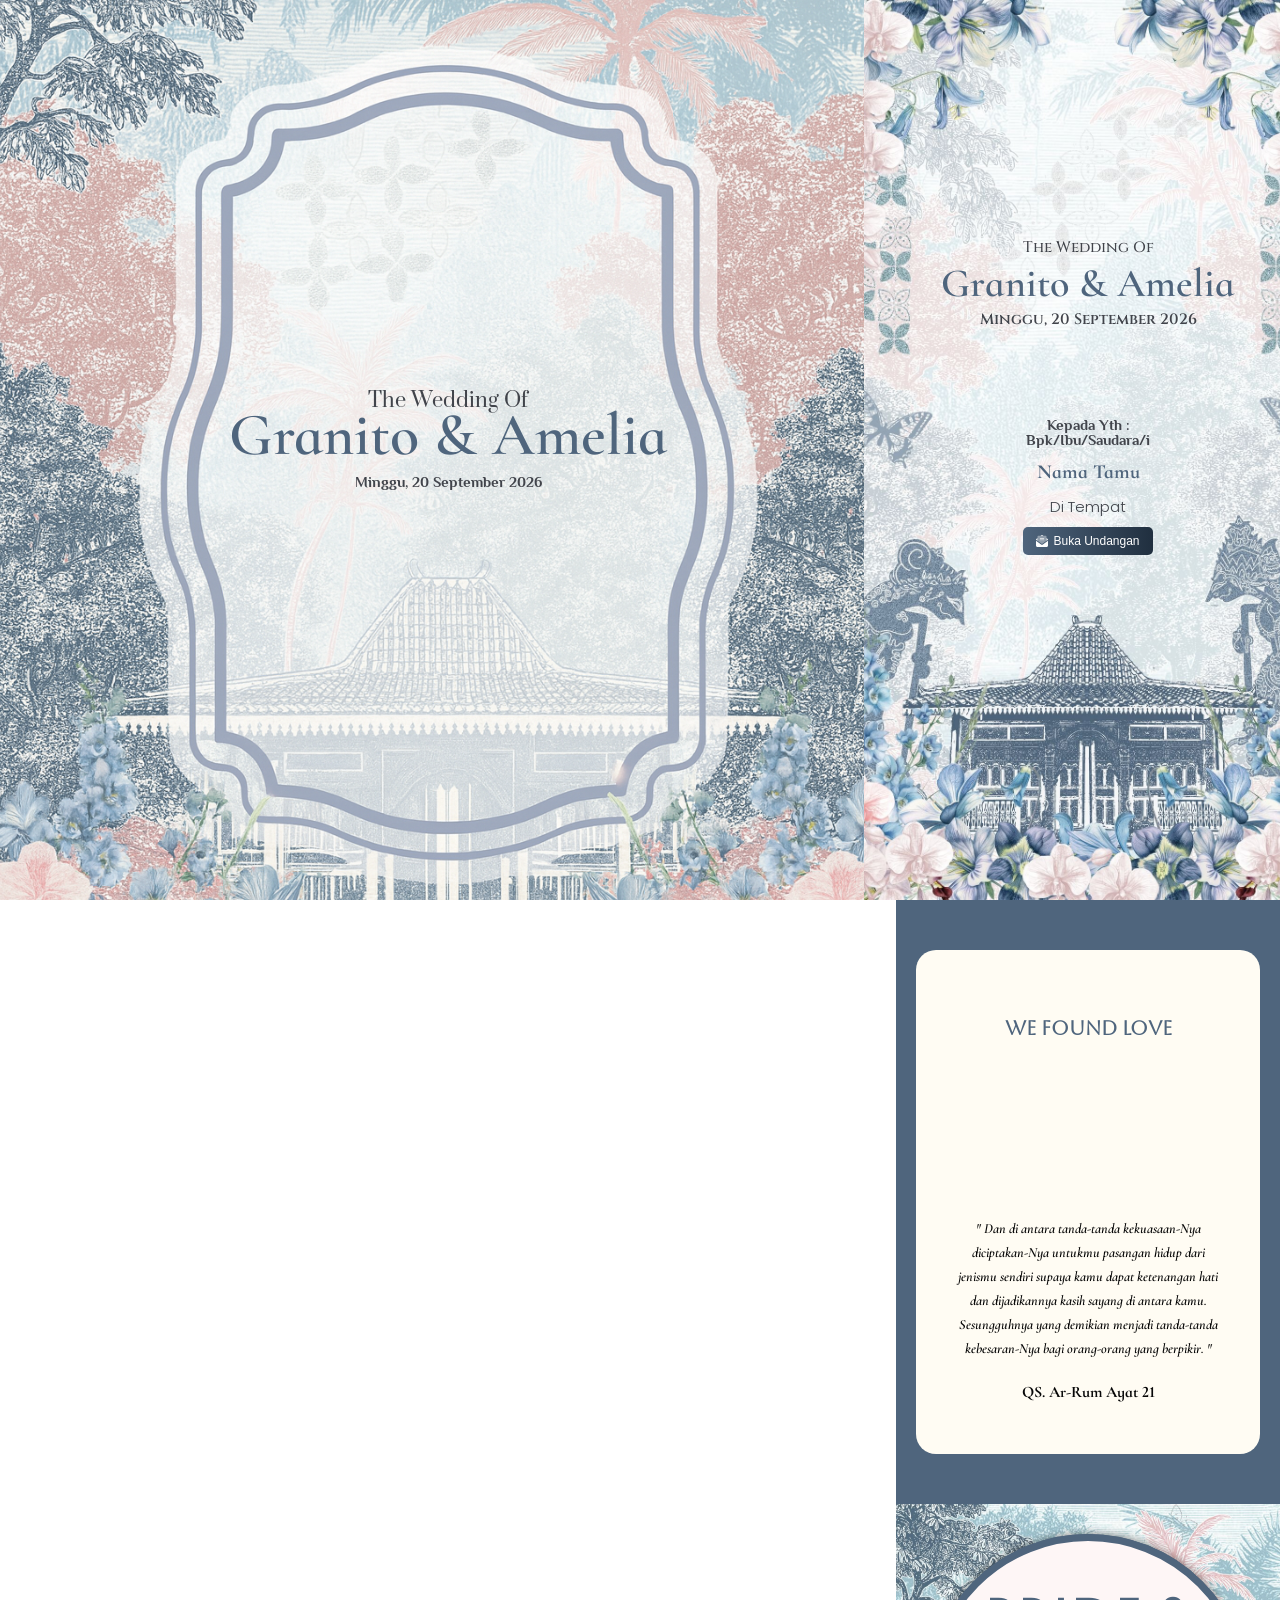
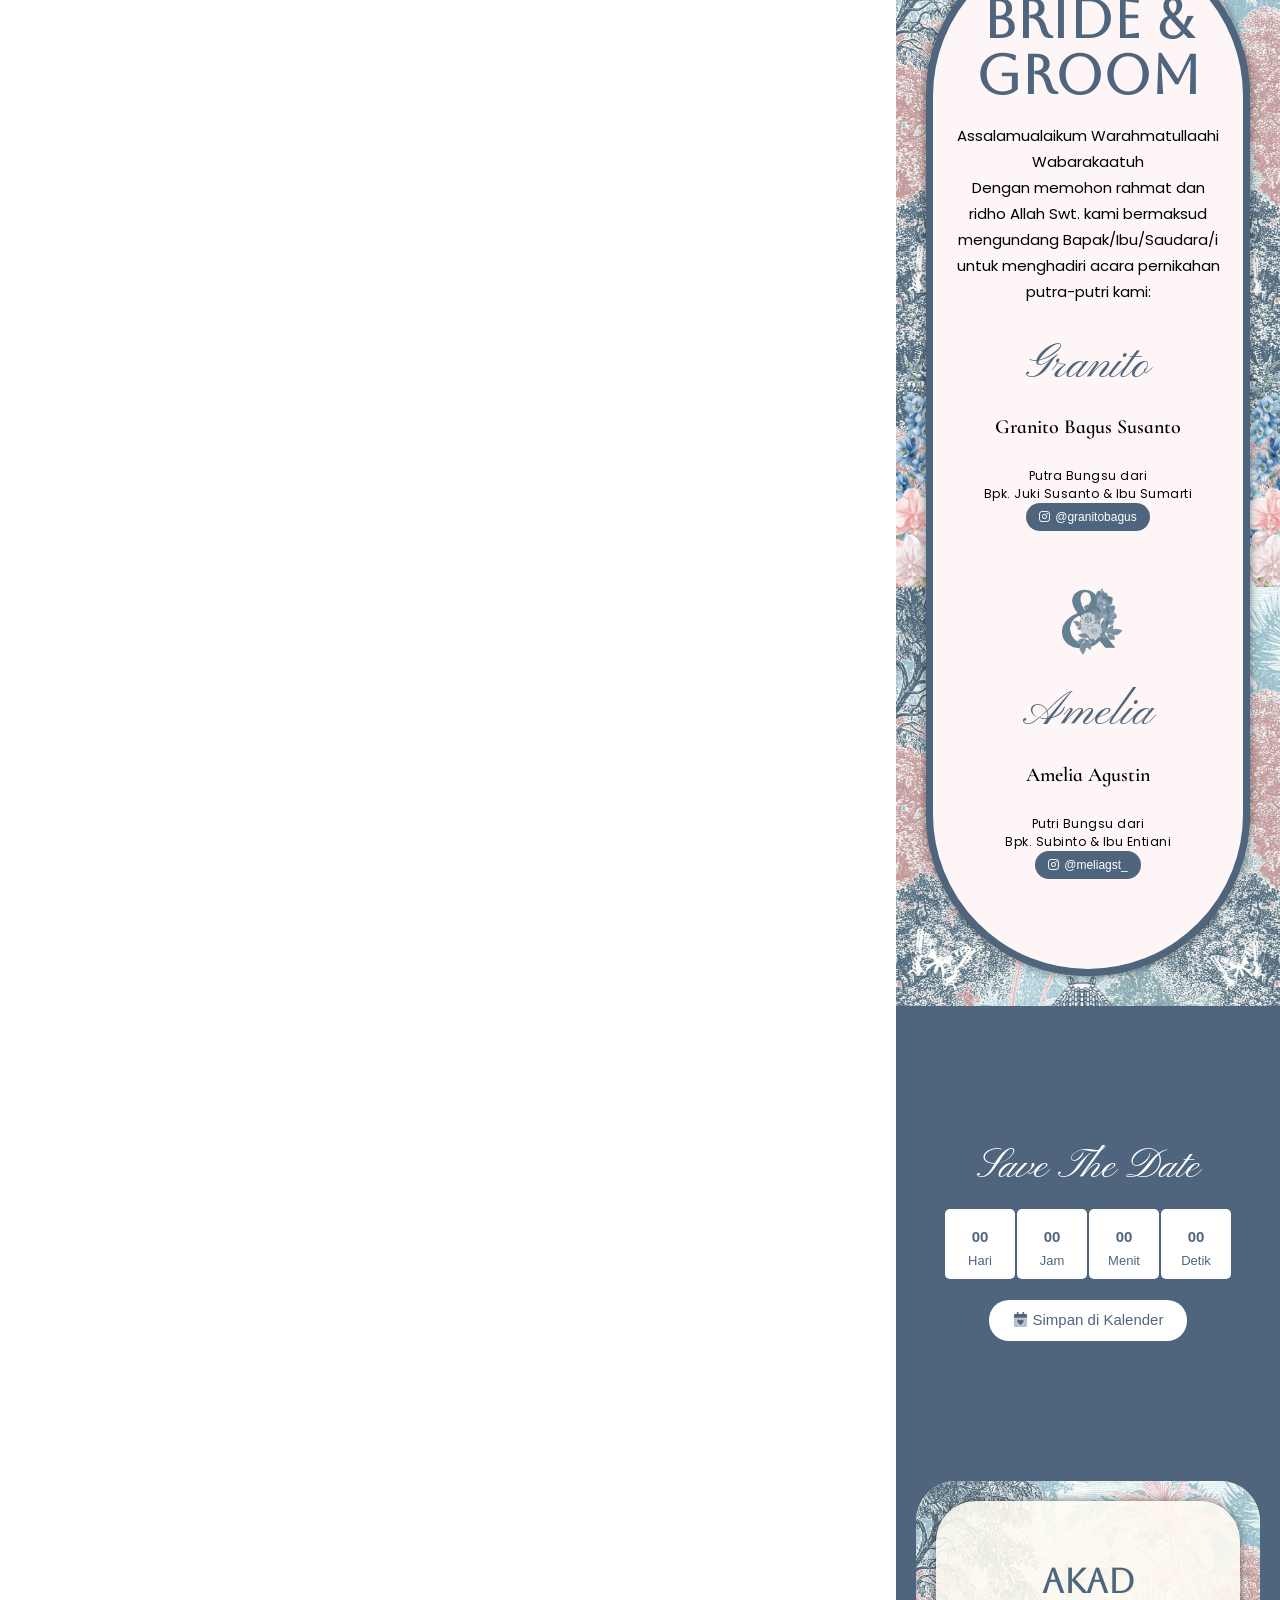
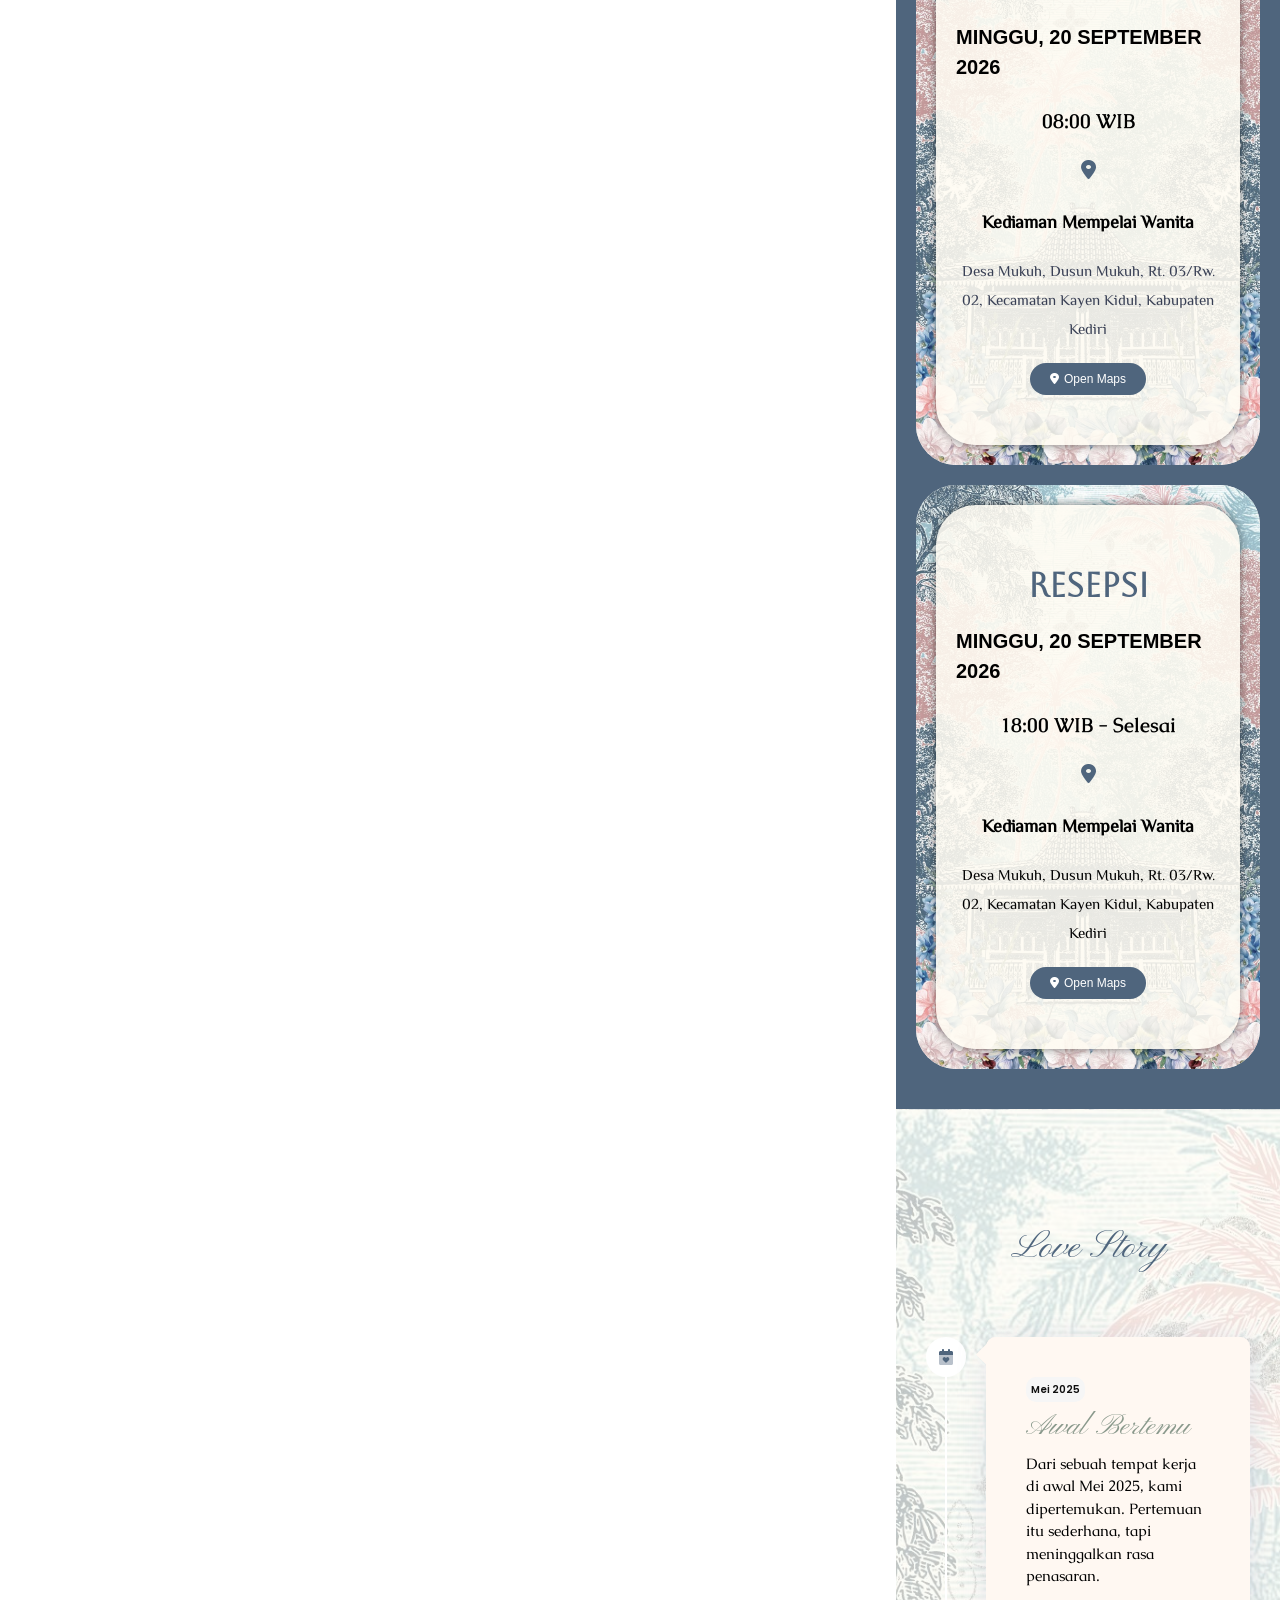
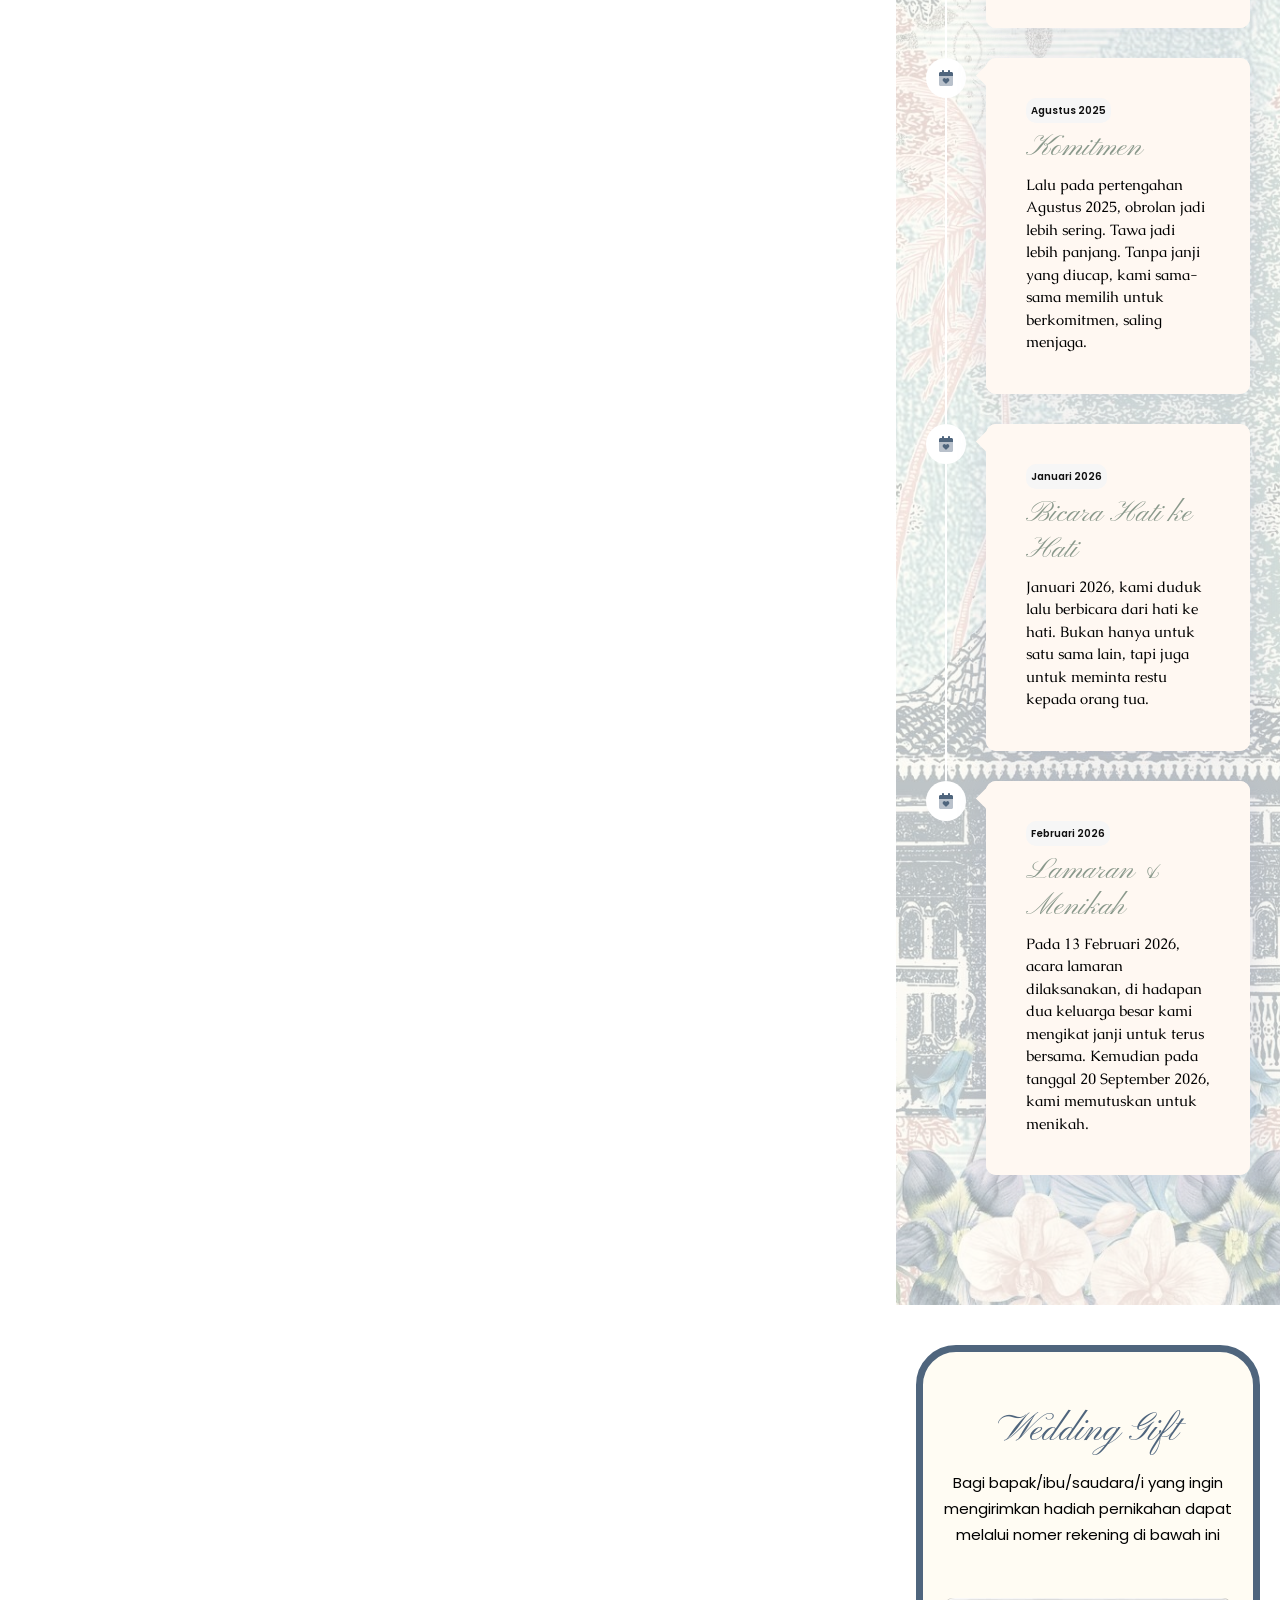
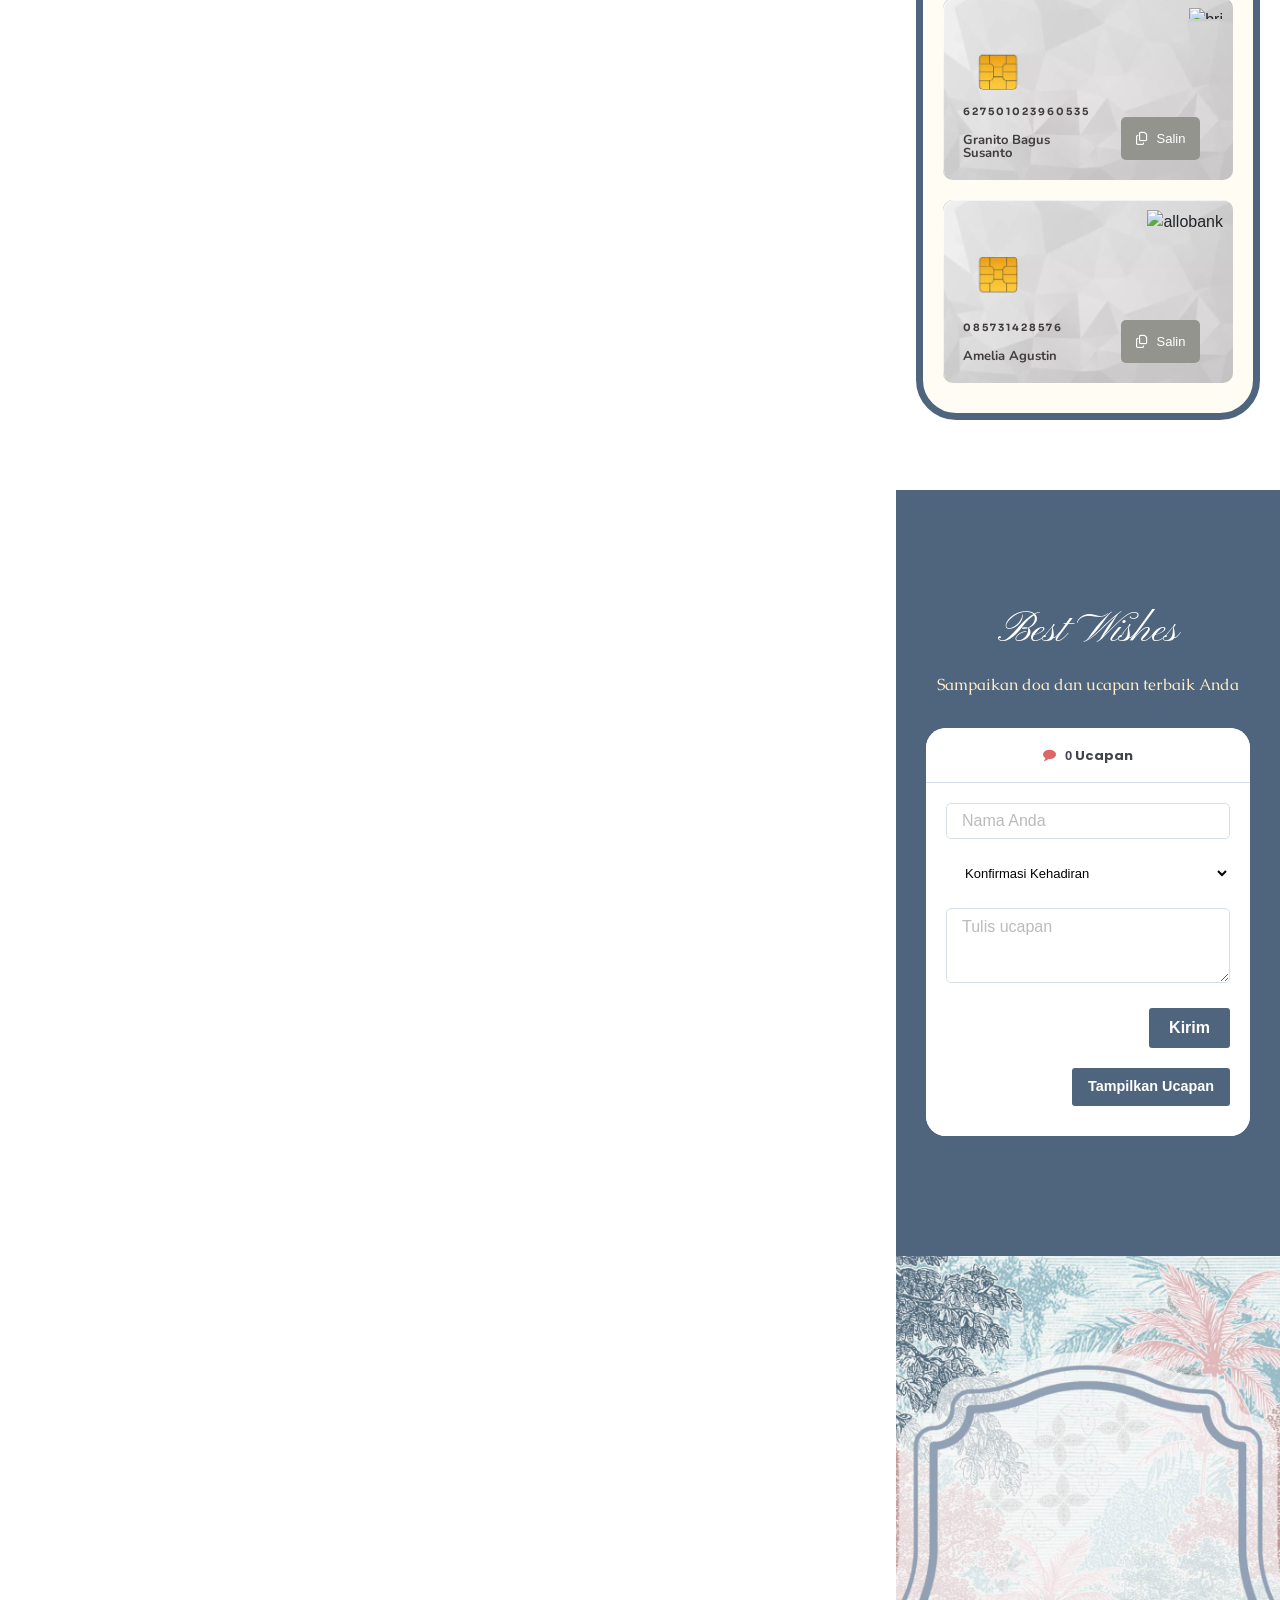
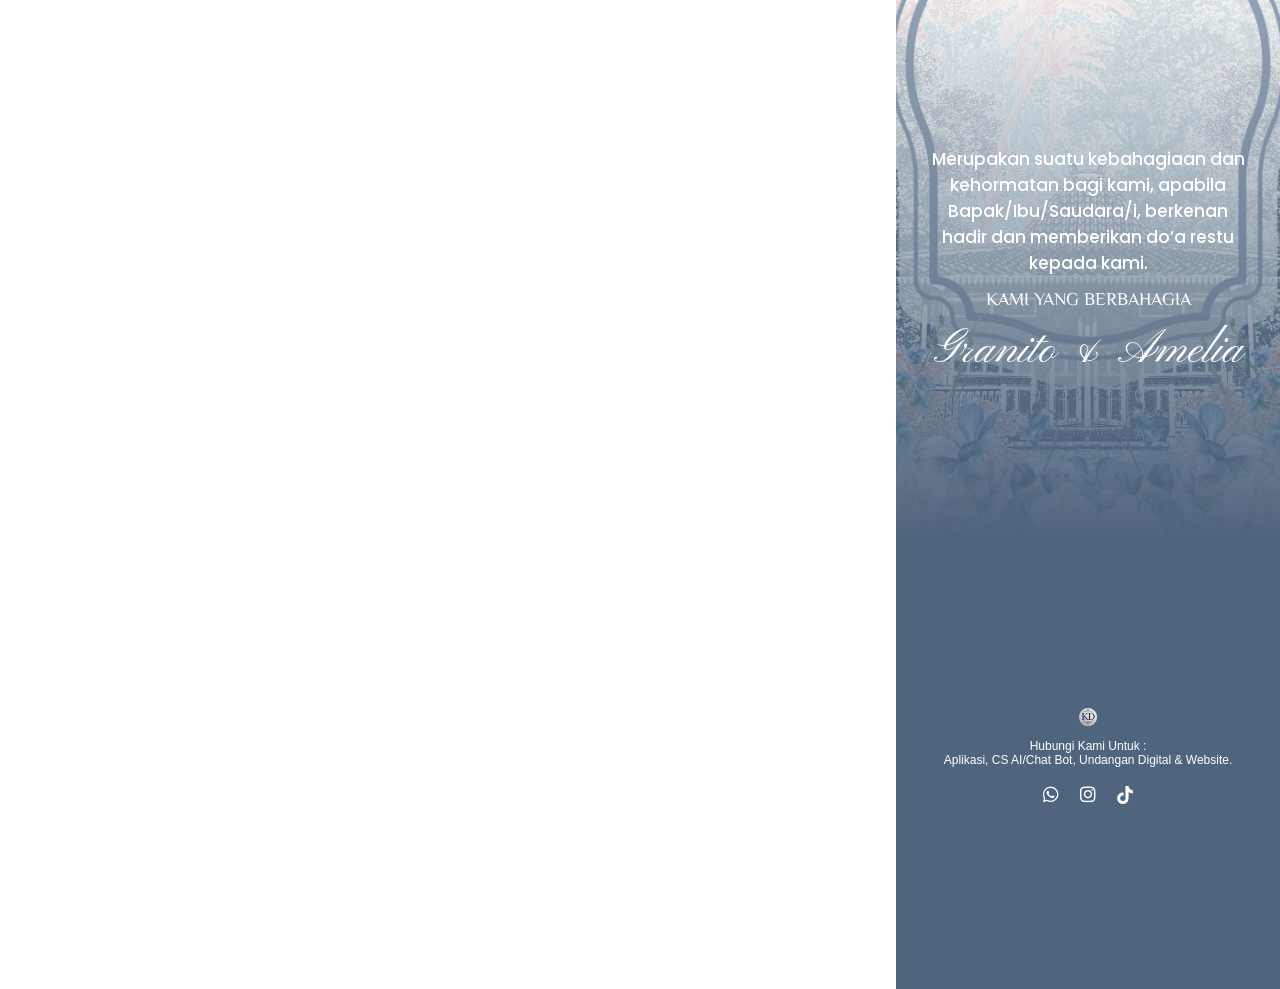
==== commit f5dae503: "Fix Tampilkan Ucapan timeout: naikkan timeout 30s + auto-retry 2x, tampilkan cache instan jika serve" ====
--- a/index.html
+++ b/index.html
@@ -1,4 +1,4 @@
-<!DOCTYPE html>
+﻿<!DOCTYPE html>
 <html lang="id" prefix="og: https://ogp.me/ns#">
 <head>
 	<meta charset="UTF-8">
@@ -2824,13 +2824,24 @@
 <script>
 jQuery(document).ready(function($) {
     const appsScriptUrl = 'https://script.google.com/macros/s/AKfycbyfNoq-shkUQGZpJjr9C6k99zHqakoEmwFvUcPoms440GJTqG4saOo0lmgtiGLUCP0u/exec';
-    
+    let isLoadingComments = false;
+    let cachedData = null;
+    let lastFetchTime = 0;
+    const $container = $('#saic-container-comment-68286');
+    const $btnShow = $('#btn-show-ucapan');
+    const $btnHide = $('#btn-hide-ucapan');
+    const $countSpan = $('#saic-link-68286 span');
+
     // Force show the form container on load and intercept link clicks
     $('#saic-wrap-comment-68286').show();
     $('#saic-link-68286').on('click', function(e) {
         e.preventDefault();
         $('#saic-wrap-comment-68286').slideToggle();
     });
+    // Pastikan list hidden di awal agar slideDown konsisten, tapi tombol tetap bisa diklik
+    $container.hide();
+    $btnShow.css({ 'pointer-events': 'auto', 'opacity': '1', 'cursor': 'pointer', 'position': 'relative', 'z-index': '2' }).prop('disabled', false);
+    $btnHide.hide();
 
     // Auto-update button style based on submit button
     function syncButtonStyles() {
@@ -2844,122 +2855,178 @@
                 'font-family': font,
                 'border-radius': radius
             });
+            $btnShow.css({ 'pointer-events': 'auto', 'position': 'relative', 'z-index': '2' });
         }
     }
-    
-    // Fetch comments and count
-    function loadComments(showListAfterLoad) {
+
+    function renderComments(data) {
+        $container.empty();
+        if (!data || data.length === 0) {
+            $container.append('<li style="list-style: none; text-align: center; color: #888; font-style: italic; padding: 20px 0; font-family: \'Poppins\', sans-serif;">Belum ada ucapan. Jadilah yang pertama mengirim ucapan!</li>');
+            return;
+        }
+        data.forEach(function(item) {
+            var name = item['nama'] || 'Anonim';
+            var initials = name.split(' ').map(function(n) { return n[0]; }).join('').toUpperCase().substring(0, 2);
+            var presenceText = 'Masih Ragu';
+            var badgeBg = '#fff3cd';
+            var badgeColor = '#856404';
+            var presence = item['konfirmasi'] || '';
+            var guestCount = item['jumlah'] || '1';
+            if (presence === 'present') {
+                presenceText = 'Hadir';
+                if (guestCount > 1 && guestCount !== '-') {
+                    presenceText += ' (' + guestCount + ' orang)';
+                }
+                badgeBg = '#e2f0d9';
+                badgeColor = '#385723';
+            } else if (presence === 'notpresent') {
+                presenceText = 'Tidak Hadir';
+                badgeBg = '#fce4d6';
+                badgeColor = '#c65911';
+            }
+            var timeStr = '';
+            if (item.timestamp) {
+                try {
+                    var dateObj = new Date(item.timestamp);
+                    timeStr = dateObj.toLocaleDateString('id-ID', {
+                        day: 'numeric', month: 'long', year: 'numeric', hour: '2-digit', minute: '2-digit'
+                    });
+                } catch (e) { timeStr = item.timestamp; }
+            }
+            var esc = function(s){ return $('<div>').text(s||'').html(); };
+            var commentHtml = 
+                '<li class="saic-item-comment saic-clearfix" style="list-style: none; margin-bottom: 20px; border-bottom: 1px solid #f0f0f0; padding-bottom: 15px;">' +
+                '    <div class="saic-comment-avatar" style="float: left; width: 36px; height: 36px; border-radius: 50%; background-color: #53647c; color: white; text-align: center; line-height: 36px; font-weight: bold; font-family: \'Poppins\', sans-serif; font-size: 0.9rem;">' + esc(initials) + '</div>' +
+                '    <div class="saic-comment-content" style="margin-left: 50px;">' +
+                '        <div class="saic-comment-info" style="display: flex; align-items: center; flex-wrap: wrap; gap: 5px;">' +
+                '            <span class="saic-commenter-name" style="color: #3D7DBC; font-weight: bold; font-family: \'Poppins\', sans-serif;">' + esc(name) + '</span>' +
+                '            <span class="saic-comment-badge" style="background-color: ' + badgeBg + '; color: ' + badgeColor + '; padding: 2px 8px; border-radius: 10px; font-size: 0.7rem; font-weight: 600; font-family: \'Poppins\', sans-serif;">' + esc(presenceText) + '</span>' +
+                '        </div>' +
+                '        <div class="saic-comment-text" style="margin-top: 5px; color: #44525F; font-family: \'Poppins\', sans-serif; font-size: 0.9rem; line-height: 1.5; word-break: break-word;"><p style="margin: 0;">' + esc(item.ucapan || '') + '</p></div>' +
+                '        <div class="saic-comment-time" style="font-size: 0.75em; color: #9DA8B7; font-style: italic; margin-top: 5px; font-family: \'Poppins\', sans-serif;">' + esc(timeStr) + '</div>' +
+                '    </div></li>';
+            $container.append(commentHtml);
+        });
+    }
+
+    function doFetch(showListAfterLoad, isSilentRefresh, retryCount) {
+        retryCount = retryCount || 0;
+        if (isLoadingComments && retryCount === 0) return;
+        if (retryCount === 0) isLoadingComments = true;
+        if (showListAfterLoad && !isSilentRefresh && retryCount === 0) {
+            $btnShow.prop('disabled', true).css('opacity','0.6').html('<i class="fa-solid fa-spinner fa-spin" style="margin-right:6px;"></i> Memuat...');
+            if (cachedData === null) {
+                $container.html('<li style="list-style: none; text-align: center; padding: 20px 0;"><span style="color: #888; font-style: italic; font-family: \'Poppins\', sans-serif;"><i class="fa-solid fa-spinner fa-spin" style="margin-right:6px;"></i>Memuat ucapan...</span></li>').show();
+            }
+            $btnHide.hide();
+        }
         $.ajax({
-            url: appsScriptUrl,
+            url: appsScriptUrl + '?t=' + Date.now(),
             type: 'GET',
             dataType: 'json',
+            timeout: 30000,
+            cache: false,
             success: function(response) {
                 if (response && response.status === 'success' && Array.isArray(response.data)) {
-                    var data = response.data;
-                    
-                    // Update count
-                    $('#saic-link-68286 span').text(data.length);
-                    
-                    // Render comments
-                    var container = $('#saic-container-comment-68286');
-                    container.empty();
-                    
-                    if (data.length === 0) {
-                        container.append('<li style="list-style: none; text-align: center; color: #888; font-style: italic; padding: 20px 0; font-family: \'Poppins\', sans-serif;">Belum ada ucapan. Jadilah yang pertama mengirim ucapan!</li>');
+                    cachedData = response.data;
+                    lastFetchTime = Date.now();
+                    $countSpan.text(cachedData.length);
+                    renderComments(cachedData);
+                    if (showListAfterLoad) {
+                        $container.stop(true,true).slideDown(200);
+                        $btnShow.hide();
+                        $btnHide.show().prop('disabled', false).css('opacity','1');
+                    }
+                } else if (showListAfterLoad && !isSilentRefresh) {
+                    $container.html('<li style="list-style:none;text-align:center;padding:20px 0;color:#c0392b;font-family:Poppins,sans-serif;">Gagal memuat. Format data tidak valid.<br><a href="#" id="retry-load" style="color:#53647c;text-decoration:underline;">Coba lagi</a></li>').show();
+                }
+                isLoadingComments = false;
+                if (showListAfterLoad && !isSilentRefresh) {
+                    $btnShow.prop('disabled', false).css('opacity','1').html('Tampilkan Ucapan');
+                    $('#retry-load').off('click').on('click', function(e){
+                        e.preventDefault();
+                        loadComments(true, true);
+                    });
+                }
+                syncButtonStyles();
+            },
+            error: function(xhr, status, err) {
+                console.error("Failed to load comments attempt " + retryCount, status, err);
+                // Auto-retry untuk timeout / error jaringan (GAS cold start bisa 15-25 detik)
+                if (retryCount < 2 && (status === 'timeout' || status === 'error' || status === 'parsererror')) {
+                    setTimeout(function(){
+                        doFetch(showListAfterLoad, isSilentRefresh, retryCount + 1);
+                    }, 1500);
+                    return;
+                }
+                isLoadingComments = false;
+                if (showListAfterLoad && !isSilentRefresh) {
+                    if (cachedData !== null) {
+                        renderComments(cachedData);
+                        $container.show();
+                        $btnShow.hide();
+                        $btnHide.show();
+                        // Tambah notice kecil bahwa ini cache karena server lambat
+                        if (!$container.find('.cache-notice').length) {
+                            $container.prepend('<li class="cache-notice" style="list-style:none;text-align:center;padding:6px 0;font-size:0.75rem;color:#856404;background:#fff3cd;border-radius:6px;margin-bottom:10px;font-family:Poppins,sans-serif;">Menampilkan data terakhir (server lambat, coba lagi untuk refresh)</li>');
+                        }
                     } else {
-                        data.forEach(function(item) {
-                            // Extract initials
-                            var name = item['nama'] || 'Anonim';
-                            var initials = name.split(' ').map(function(n) { return n[0]; }).join('').toUpperCase().substring(0, 2);
-                            
-                            // Map presence badge
-                            var presenceText = 'Masih Ragu';
-                            var badgeBg = '#fff3cd';
-                            var badgeColor = '#856404';
-                            
-                            var presence = item['konfirmasi'] || '';
-                            var guestCount = item['jumlah'] || '1';
-                            if (presence === 'present') {
-                                presenceText = 'Hadir';
-                                if (guestCount > 1 && guestCount !== '-') {
-                                    presenceText += ' (' + guestCount + ' orang)';
-                                }
-                                badgeBg = '#e2f0d9';
-                                badgeColor = '#385723';
-                            } else if (presence === 'notpresent') {
-                                presenceText = 'Tidak Hadir';
-                                badgeBg = '#fce4d6';
-                                badgeColor = '#c65911';
-                            }
-                            
-                            // Format timestamp nicely
-                            var timeStr = '';
-                            if (item.timestamp) {
-                                try {
-                                    var dateObj = new Date(item.timestamp);
-                                    timeStr = dateObj.toLocaleDateString('id-ID', {
-                                        day: 'numeric',
-                                        month: 'long',
-                                        year: 'numeric',
-                                        hour: '2-digit',
-                                        minute: '2-digit'
-                                    });
-                                } catch (e) {
-                                    timeStr = item.timestamp;
-                                }
-                            }
-                            
-                            var commentHtml = 
-                                '<li class="saic-item-comment saic-clearfix" style="list-style: none; margin-bottom: 20px; border-bottom: 1px solid #f0f0f0; padding-bottom: 15px;">' +
-                                '    <div class="saic-comment-avatar" style="float: left; width: 36px; height: 36px; border-radius: 50%; background-color: #53647c; color: white; text-align: center; line-height: 36px; font-weight: bold; font-family: \'Poppins\', sans-serif; font-size: 0.9rem;">' +
-                                '        ' + initials +
-                                '    </div>' +
-                                '    <div class="saic-comment-content" style="margin-left: 50px;">' +
-                                '        <div class="saic-comment-info" style="display: flex; align-items: center; flex-wrap: wrap; gap: 5px;">' +
-                                '            <span class="saic-commenter-name" style="color: #3D7DBC; font-weight: bold; font-family: \'Poppins\', sans-serif;">' + name + '</span>' +
-                                '            <span class="saic-comment-badge" style="background-color: ' + badgeBg + '; color: ' + badgeColor + '; padding: 2px 8px; border-radius: 10px; font-size: 0.7rem; font-weight: 600; font-family: \'Poppins\', sans-serif;">' + presenceText + '</span>' +
-                                '        </div>' +
-                                '        <div class="saic-comment-text" style="margin-top: 5px; color: #44525F; font-family: \'Poppins\', sans-serif; font-size: 0.9rem; line-height: 1.5;">' +
-                                '            <p style="margin: 0;">' + (item.ucapan || '') + '</p>' +
-                                '        </div>' +
-                                '        <div class="saic-comment-time" style="font-size: 0.75em; color: #9DA8B7; font-style: italic; margin-top: 5px; font-family: \'Poppins\', sans-serif;">' +
-                                '            ' + timeStr +
-                                '        </div>' +
-                                '    </div>' +
-                                '</li>';
-                            
-                            container.append(commentHtml);
-                        });
+                        var msg = status === 'timeout' ? 'Server spreadsheet sedang sibuk (cold start).' : 'Gagal memuat ucapan.';
+                        $container.html('<li style="list-style:none;text-align:center;padding:20px 0;color:#c0392b;font-family:Poppins,sans-serif;">' + msg + '<br><span style="font-size:0.8rem;color:#666;">Silakan coba lagi</span><br><a href="#" id="retry-load" style="color:#53647c;text-decoration:underline;font-weight:600;margin-top:8px;display:inline-block;">Coba Lagi</a></li>').show();
                     }
-                    
-                    if (showListAfterLoad) {
-                        $('#saic-container-comment-68286').slideDown();
-                        $('#btn-show-ucapan').hide();
-                        $('#btn-hide-ucapan').show();
+                    $btnShow.prop('disabled', false).css('opacity','1').html('Tampilkan Ucapan');
+                    $('#retry-load').off('click').on('click', function(e){
+                        e.preventDefault();
+                        loadComments(true, true);
+                    });
+                } else if (!showListAfterLoad) {
+                    $countSpan.text($countSpan.text() || '0');
+                    // Silent retry untuk preload gagal: coba lagi 5 detik kemudian
+                    if (cachedData === null && retryCount < 2) {
+                        setTimeout(function(){ doFetch(false, false, 1); }, 5000);
                     }
                 }
-            },
-            error: function(err) {
-                console.error("Failed to load comments", err);
+                syncButtonStyles();
             }
         });
     }
     
-    // Initial fetch on page load
-    loadComments(false);
-    setTimeout(syncButtonStyles, 500); // sync styles after elements render
+    // Wrapper utama - 1 KLIK LANGSUNG MUNCUL pakai cache
+    function loadComments(showListAfterLoad, forceReload) {
+        // Jika user klik Tampilkan dan sudah ada cache -> tampil INSTAN tanpa tunggu network
+        if (showListAfterLoad && cachedData !== null && !forceReload) {
+            renderComments(cachedData);
+            $container.stop(true,true).slideDown(200);
+            $btnShow.hide();
+            $btnHide.show().prop('disabled', false).css('opacity','1');
+            // Background refresh jika data sudah >15 detik agar tetap fresh, tapi tidak block UI
+            if (Date.now() - lastFetchTime > 15000) {
+                doFetch(true, true);
+            }
+            return;
+        }
+        doFetch(showListAfterLoad, false);
+    }
     
-    // Show wishes button click
-    $('#btn-show-ucapan').on('click', function() {
-        $('#saic-container-comment-68286').html('<li style="list-style: none; text-align: center; padding: 20px 0;"><span style="color: #888; font-style: italic; font-family: \'Poppins\', sans-serif;">Memuat ucapan...</span></li>');
-        loadComments(true);
+    // Initial fetch on page load - preload cache agar klik pertama instan
+    doFetch(false, false);
+    setTimeout(syncButtonStyles, 500);
+    setTimeout(syncButtonStyles, 2000);
+    
+    // Show wishes - 1 KLIK LANGSUNG MUNCUL (pakai cache jika ada)
+    $btnShow.off('click').on('click', function(e) {
+        e.preventDefault();
+        e.stopImmediatePropagation();
+        loadComments(true, false);
     });
     
-    // Hide wishes button click
-    $('#btn-hide-ucapan').on('click', function() {
-        $('#saic-container-comment-68286').slideUp();
-        $('#btn-hide-ucapan').hide();
-        $('#btn-show-ucapan').show();
+    // Hide wishes
+    $btnHide.off('click').on('click', function(e) {
+        e.preventDefault();
+        $container.stop(true,true).slideUp(200);
+        $btnHide.hide();
+        $btnShow.show().prop('disabled', false).css('opacity','1');
     });
     
     // Auto-toggle guest count select list
@@ -2972,17 +3039,18 @@
     });
     
     // Form submit intercept
-    $('#commentform-68286').on('submit', function(e) {
+    $('#commentform-68286').off('submit').on('submit', function(e) {
         e.preventDefault();
         
-        var nameInput = $('#author').val();
+        var nameInput = $.trim($('#author').val());
         var attendanceInput = $('#attendance').val();
         var guestInput = $('#guest').val() || '-';
-        var wishInput = $('#saic-textarea-68286').val();
+        var wishInput = $.trim($('#saic-textarea-68286').val());
         
         // Basic validation
         if (!nameInput) {
             $('.saic-error-info-name').show();
+            $('#author').focus();
             return false;
         } else {
             $('.saic-error-info-name').hide();
@@ -2990,6 +3058,7 @@
         
         if (!attendanceInput) {
             $('.saic-error-info-attendance').show();
+            $('#attendance').focus();
             return false;
         } else {
             $('.saic-error-info-attendance').hide();
@@ -2997,6 +3066,7 @@
         
         if (attendanceInput === 'present' && !$('#guest').val() && $('.saic-wrap-guest').is(':visible')) {
             $('.saic-error-info-guest').show();
+            $('#guest').focus();
             return false;
         } else {
             $('.saic-error-info-guest').hide();
@@ -3004,6 +3074,7 @@
         
         if (!wishInput || wishInput.length < 2) {
             $('.saic-error-info-text').show();
+            $('#saic-textarea-68286').focus();
             return false;
         } else {
             $('.saic-error-info-text').hide();
@@ -3012,7 +3083,9 @@
         // Show loading state
         var submitBtn = $('#submit-68286');
         var originalBtnVal = submitBtn.val();
-        submitBtn.val('Mengirim...').prop('disabled', true);
+        submitBtn.val('Mengirim...').prop('disabled', true).css('opacity','0.7');
+        var $status = $('#saic-comment-status-68286');
+        $status.html('<div style="background-color: #fff3cd; color: #856404; padding: 10px; border-radius: 6px; margin: 10px 0; text-align: center; font-weight: 600; font-family: \'Poppins\', sans-serif; border:1px solid #ffeaa7;"><i class="fa-solid fa-spinner fa-spin" style="margin-right:6px;"></i> Mengirim ucapan...</div>').show();
         
         // Post data
         var postData = {
@@ -3025,12 +3098,11 @@
         $.ajax({
             url: appsScriptUrl,
             type: 'POST',
-            contentType: 'text/plain', // Prevents CORS preflight problems with google redirect
+            contentType: 'text/plain',
             data: JSON.stringify(postData),
+            timeout: 15000,
             success: function(response) {
-                // Reset button
-                submitBtn.val(originalBtnVal).prop('disabled', false);
-                
+                submitBtn.val(originalBtnVal).prop('disabled', false).css('opacity','1');
                 // Clear fields
                 $('#author').val('');
                 $('#attendance').val('');
@@ -3038,20 +3110,23 @@
                 $('.saic-wrap-guest').hide();
                 $('#saic-textarea-68286').val('');
                 
-                // Show success status
-                var statusContainer = $('#saic-comment-status-68286');
-                statusContainer.html('<div style="background-color: #d4edda; color: #155724; padding: 10px; border-radius: 3px; margin: 10px 0; text-align: center; font-weight: 600; font-family: \'Poppins\', sans-serif;">Terima kasih atas doa dan ucapan Anda!</div>').show();
+                // Show success status - INFO JELAS + SCROLL
+                $status.html('<div style="background-color: #d4edda; color: #155724; padding: 12px; border-radius: 6px; margin: 10px 0; text-align: center; font-weight: 600; font-family: \'Poppins\', sans-serif; border:1px solid #c3e6cb;"><i class="fa-solid fa-circle-check" style="margin-right:6px;"></i> Ucapan berhasil terkirim! Terima kasih atas doa dan ucapan Anda.</div>').show();
+                // Scroll agar user lihat notifikasi
+                $('html, body').animate({ scrollTop: $status.offset().top - 100 }, 400);
                 setTimeout(function() {
-                    statusContainer.fadeOut();
-                }, 5000);
+                    $status.fadeOut(600);
+                }, 6000);
                 
-                // Reload comments
-                loadComments(true);
+                // Reload comments - paksa fetch fresh agar ucapan baru muncul, tetap instan tampilkan cache dulu
+                setTimeout(function(){ loadComments(true, true); }, 800);
             },
-            error: function(err) {
-                console.error("Submission failed", err);
-                submitBtn.val(originalBtnVal).prop('disabled', false);
-                alert("Gagal mengirim ucapan, silakan coba lagi.");
+            error: function(xhr, status, err) {
+                console.error("Submission failed", status, err);
+                submitBtn.val(originalBtnVal).prop('disabled', false).css('opacity','1');
+                var errMsg = status === 'timeout' ? 'Waktu habis, server spreadsheet lambat. Coba lagi.' : 'Gagal mengirim ucapan, silakan coba lagi.';
+                $status.html('<div style="background-color: #f8d7da; color: #721c24; padding: 10px; border-radius: 6px; margin: 10px 0; text-align: center; font-weight: 600; font-family: \'Poppins\', sans-serif; border:1px solid #f5c6cb;">' + errMsg + '</div>').show();
+                setTimeout(function(){ $status.fadeOut(600); }, 5000);
             }
         });
     });
